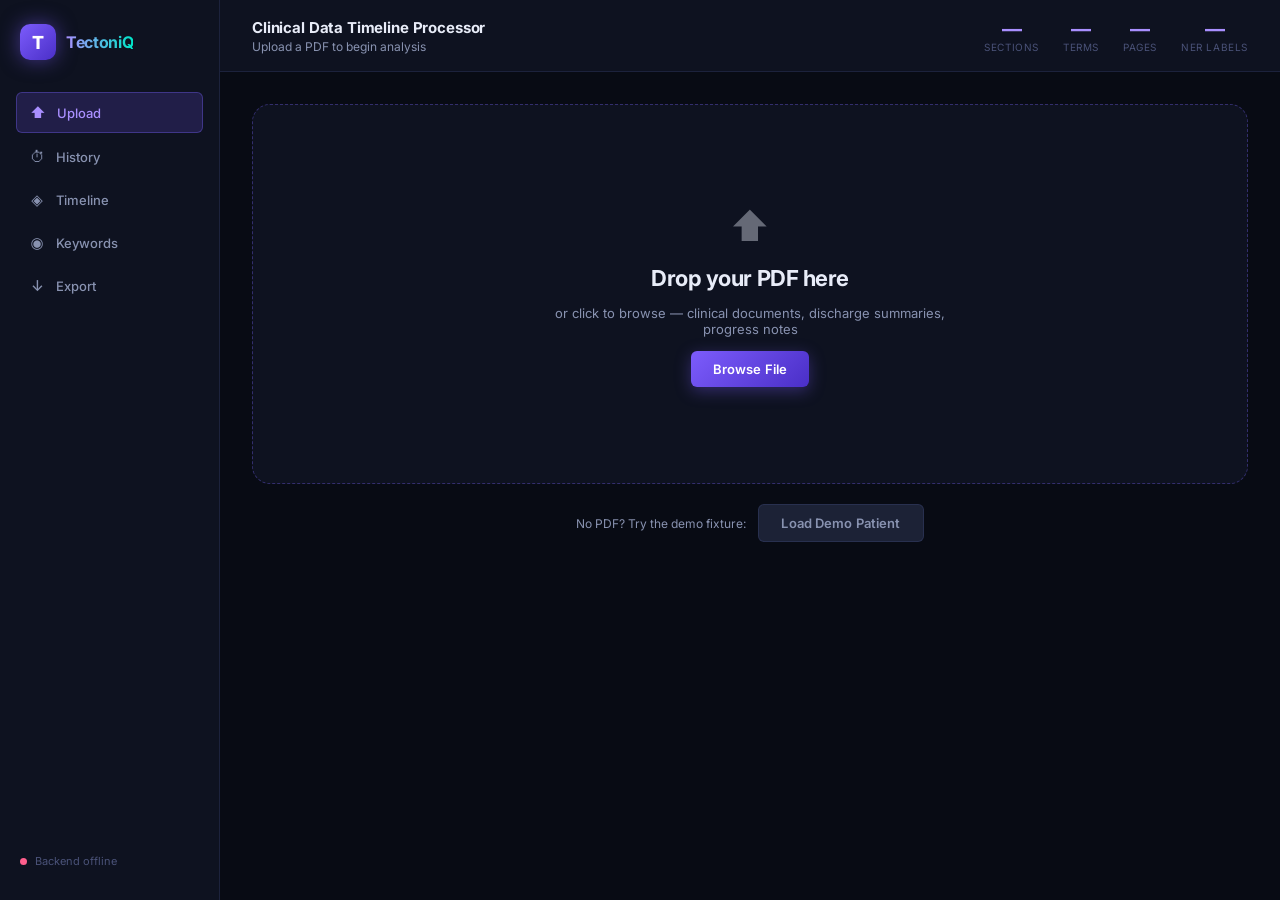
==== index.html @ fdcf2fde "finished majority of the skeleton, and will resume" ====
<!DOCTYPE html>
<html lang="en">
<head>
  <meta charset="UTF-8" />
  <meta name="viewport" content="width=device-width, initial-scale=1.0" />
  <title>TectoniQ — Clinical Data Timeline Processor</title>
  <meta name="description" content="Ingest PDF clinical documents and surface structured timelines, keyword frequency maps, and semantic entity classifications powered by AI." />
  <link rel="preconnect" href="https://fonts.googleapis.com" />
  <link rel="preconnect" href="https://fonts.gstatic.com" crossorigin />
  <link href="https://fonts.googleapis.com/css2?family=Inter:wght@300;400;500;600;700;800&display=swap" rel="stylesheet" />
  <link rel="stylesheet" href="style.css" />
</head>
<body>

  <!-- ═══════════════════════════════════════════════════════════════
       SIDEBAR
  ════════════════════════════════════════════════════════════════════ -->
  <aside class="sidebar" id="sidebar">
    <div class="sidebar-logo">
      <div class="logo-mark">T</div>
      <span class="logo-text">TectoniQ</span>
    </div>

    <nav class="sidebar-nav">
      <a href="#" class="nav-item active" id="nav-upload" data-panel="panel-upload">
        <span class="nav-icon">⬆</span>
        <span>Upload</span>
      </a>
      <a href="#" class="nav-item" id="nav-history" data-panel="panel-history">
        <span class="nav-icon">⏱</span>
        <span>History</span>
      </a>
      <a href="#" class="nav-item" id="nav-timeline" data-panel="panel-timeline">
        <span class="nav-icon">◈</span>
        <span>Timeline</span>
      </a>
      <a href="#" class="nav-item" id="nav-keywords" data-panel="panel-keywords">
        <span class="nav-icon">◉</span>
        <span>Keywords</span>
      </a>
      <a href="#" class="nav-item" id="nav-export" data-panel="panel-export">
        <span class="nav-icon">↓</span>
        <span>Export</span>
      </a>
    </nav>

    <div class="sidebar-patient-card" id="patient-card" style="display:none">
      <div class="patient-card-label">PATIENT</div>
      <div class="patient-name" id="sidebar-patient-name">—</div>
      <div class="patient-meta" id="sidebar-patient-meta">—</div>
      <div class="patient-badge" id="sidebar-patient-badge">PENDING</div>
    </div>

    <div class="sidebar-footer">
      <div class="backend-status" id="backend-status">
        <span class="status-dot" id="status-dot"></span>
        <span id="status-label">Connecting…</span>
      </div>
    </div>
  </aside>

  <!-- ═══════════════════════════════════════════════════════════════
       MAIN CONTENT
  ════════════════════════════════════════════════════════════════════ -->
  <main class="main" id="main-content">

    <!-- TOP BANNER -->
    <header class="top-banner" id="top-banner">
      <div class="banner-left">
        <h1 class="banner-title">Clinical Data Timeline Processor</h1>
        <p class="banner-subtitle" id="banner-subtitle">Upload a PDF to begin analysis</p>
      </div>
      <div class="banner-right">
        <div class="banner-stat" id="stat-sections">
          <div class="stat-value">—</div>
          <div class="stat-label">Sections</div>
        </div>
        <div class="banner-stat" id="stat-terms">
          <div class="stat-value">—</div>
          <div class="stat-label">Terms</div>
        </div>
        <div class="banner-stat" id="stat-pages">
          <div class="stat-value">—</div>
          <div class="stat-label">Pages</div>
        </div>
        <div class="banner-stat" id="stat-ner">
          <div class="stat-value">—</div>
          <div class="stat-label">NER Labels</div>
        </div>
      </div>
    </header>

    <!-- ─────────────────────────────────────────────────────────────
         PANEL: UPLOAD
    ─────────────────────────────────────────────────────────────── -->
    <section class="panel active" id="panel-upload">
      <div class="upload-area" id="upload-area">
        <div class="upload-icon">⬆</div>
        <h2 class="upload-title">Drop your PDF here</h2>
        <p class="upload-sub">or click to browse — clinical documents, discharge summaries, progress notes</p>
        <input type="file" id="file-input" accept=".pdf" hidden />
        <button class="btn btn-primary" id="browse-btn">Browse File</button>

        <div class="upload-progress" id="upload-progress" style="display:none">
          <div class="progress-bar-wrap">
            <div class="progress-bar" id="progress-bar"></div>
          </div>
          <div class="progress-steps" id="progress-steps">
            <div class="progress-step" id="step-w4">
              <span class="step-dot pending"></span>Worker 4 — Chunk Splitter
            </div>
            <div class="progress-step" id="step-w5">
              <span class="step-dot pending"></span>Worker 5 — Progress Tracker
            </div>
            <div class="progress-step" id="step-w6">
              <span class="step-dot pending"></span>Worker 6 — Section Labeler
            </div>
            <div class="progress-step" id="step-w2">
              <span class="step-dot pending"></span>Worker 2 — Timeline Mapping
            </div>
            <div class="progress-step" id="step-w3">
              <span class="step-dot pending"></span>Worker 3 — Gemini NER
            </div>
          </div>
          <div class="chunk-progress" id="chunk-progress" style="display:none">
            <div class="chunk-progress-label" id="chunk-progress-label">Processing chunks…</div>
            <div class="chunk-bar-wrap" id="chunk-bar-wrap">
              <!-- Chunk segments are added dynamically -->
            </div>
            <div class="chunk-detail" id="chunk-detail"></div>
          </div>
        </div>

        <div class="upload-error" id="upload-error" style="display:none"></div>
      </div>

      <!-- Demo loader -->
      <div class="demo-row">
        <span class="demo-label">No PDF? Try the demo fixture:</span>
        <button class="btn btn-ghost" id="load-demo-btn">Load Demo Patient</button>
      </div>
    </section>

    <!-- ─────────────────────────────────────────────────────────────
         PANEL: HISTORY
    ─────────────────────────────────────────────────────────────── -->
    <section class="panel" id="panel-history">
      <div class="panel-header">
        <h2 class="panel-title">Patient History</h2>
        <p class="panel-desc">Previously processed patients and clinical document timelines</p>
        <input type="search" class="keyword-search" id="history-search" placeholder="Filter by patient name..." style="margin-top: 16px;" />
      </div>

      <div class="history-container" id="history-container">
        <div class="empty-state" id="history-empty-state">No patient histories found. Process a PDF to begin.</div>
        <div class="history-grid" id="history-grid" style="display:none">
          <!-- Dynamically populated via JS -->
        </div>
      </div>
    </section>

    <!-- ─────────────────────────────────────────────────────────────
         PANEL: TIMELINE
    ─────────────────────────────────────────────────────────────── -->
    <section class="panel" id="panel-timeline">
      <div class="panel-header">
        <h2 class="panel-title">Discovery Timeline</h2>
        <p class="panel-desc">Terms mapped to their first and recurring appearance across document sections</p>
        <div class="legend">
          <span class="legend-item"><span class="legend-dot diagnosis"></span>Diagnosis</span>
          <span class="legend-item"><span class="legend-dot medication"></span>Medication</span>
          <span class="legend-item"><span class="legend-dot procedure"></span>Procedure</span>
          <span class="legend-item"><span class="legend-dot biomarker"></span>Biomarker</span>
          <span class="legend-item"><span class="legend-dot other"></span>Other</span>
        </div>
      </div>
      <div class="timeline-container" id="timeline-container">
        <div class="empty-state">Upload a document to populate the timeline</div>
      </div>
      <div class="term-drawer" id="term-drawer" style="display:none">
        <button class="drawer-close" id="drawer-close">✕</button>
        <div class="drawer-content" id="drawer-content"></div>
      </div>
    </section>

    <!-- ─────────────────────────────────────────────────────────────
         PANEL: KEYWORDS
    ─────────────────────────────────────────────────────────────── -->
    <section class="panel" id="panel-keywords">
      <div class="panel-header">
        <h2 class="panel-title">Keyword Tree</h2>
        <p class="panel-desc">Hierarchical view of clinical entities — expand sections to see terms</p>
        <input type="search" class="keyword-search" id="keyword-search" placeholder="Filter keywords…" />
      </div>
      <div class="keyword-grid" id="keyword-grid">
        <div class="empty-state">Upload a document to populate keywords</div>
      </div>
    </section>

    <!-- ─────────────────────────────────────────────────────────────
         PANEL: EXPORT
    ─────────────────────────────────────────────────────────────── -->
    <section class="panel" id="panel-export">
      <div class="panel-header">
        <h2 class="panel-title">Export</h2>
        <p class="panel-desc">Download the structured document as JSON or XML</p>
      </div>

      <div class="export-card" id="export-card">
        <div class="export-toggle-group">
          <span class="export-toggle-label">Format</span>
          <div class="toggle-switch" id="format-toggle" role="group" aria-label="Export format">
            <button class="toggle-btn active" id="toggle-json" data-format="json">JSON</button>
            <button class="toggle-btn" id="toggle-xml" data-format="xml">XML</button>
          </div>
        </div>

        <div class="export-preview" id="export-preview">
          <pre id="export-preview-code">Upload a document first.</pre>
        </div>

        <button class="btn btn-primary btn-lg" id="download-btn" disabled>
          ↓ Download
        </button>

        <div class="export-meta" id="export-meta"></div>
      </div>

      <!-- Duplicate section alerts -->
      <div class="alerts-section" id="alerts-section" style="display:none">
        <h3 class="alerts-title">⚠ Duplicate Sections</h3>
        <p class="alerts-desc">The following sections share a header and may contain redundant information.</p>
        <div class="alerts-list" id="alerts-list"></div>
      </div>
    </section>

  </main>

  <script src="app.js"></script>
</body>
</html>
---- style.css ----
/* ═══════════════════════════════════════════════════════════════════════════
   TectoniQ — Clinical Data Timeline Processor
   Design System: Dark Glassmorphism · Deep Navy × Electric Violet
   Font: Inter (Google Fonts)
═══════════════════════════════════════════════════════════════════════════ */

/* ── Design Tokens ─────────────────────────────────────────────────────── */
:root {
  /* Palette */
  --c-bg:           #080b14;
  --c-surface:      #0e1220;
  --c-surface-2:    #141828;
  --c-surface-3:    #1c2236;
  --c-border:       rgba(110, 130, 220, 0.15);
  --c-border-glow:  rgba(120, 100, 255, 0.35);

  --c-violet:       #7c5cfc;
  --c-violet-light: #a98fff;
  --c-violet-dim:   rgba(124, 92, 252, 0.18);
  --c-teal:         #00e5c8;
  --c-teal-dim:     rgba(0, 229, 200, 0.12);
  --c-amber:        #f5a623;
  --c-rose:         #ff5f8d;

  /* Category colors */
  --c-diagnosis:    #ff5f8d;
  --c-medication:   #00e5c8;
  --c-procedure:    #7c5cfc;
  --c-biomarker:    #f5a623;
  --c-demographic:  #4fc3f7;
  --c-other:        #78909c;

  /* Text */
  --t-primary:      #e8ecf8;
  --t-secondary:    #8892b0;
  --t-muted:        #4a5278;

  /* Layout */
  --sidebar-w:      220px;
  --banner-h:       72px;
  --radius:         12px;
  --radius-lg:      18px;
  --radius-sm:      6px;

  /* Transitions */
  --ease:           cubic-bezier(0.4, 0, 0.2, 1);
  --dur:            220ms;
}

/* ── Reset ─────────────────────────────────────────────────────────────── */
*, *::before, *::after { box-sizing: border-box; margin: 0; padding: 0; }

html, body {
  height: 100%;
  overflow: hidden;
  background: var(--c-bg);
  color: var(--t-primary);
  font-family: "Inter", system-ui, sans-serif;
  font-size: 14px;
  -webkit-font-smoothing: antialiased;
}

/* ══════════════════════════════════════════════════════════════════════════
   LAYOUT
══════════════════════════════════════════════════════════════════════════ */

/* Sidebar */
.sidebar {
  position: fixed;
  top: 0; left: 0;
  width: var(--sidebar-w);
  height: 100vh;
  background: var(--c-surface);
  border-right: 1px solid var(--c-border);
  display: flex;
  flex-direction: column;
  padding: 24px 16px;
  gap: 32px;
  z-index: 100;
}

/* Main */
.main {
  margin-left: var(--sidebar-w);
  height: 100vh;
  display: flex;
  flex-direction: column;
  overflow: hidden;
}

/* ══════════════════════════════════════════════════════════════════════════
   SIDEBAR ELEMENTS
══════════════════════════════════════════════════════════════════════════ */

.sidebar-logo {
  display: flex;
  align-items: center;
  gap: 10px;
  padding: 0 4px;
}

.logo-mark {
  width: 36px;
  height: 36px;
  border-radius: 10px;
  background: linear-gradient(135deg, var(--c-violet), #4a2fc7);
  display: flex;
  align-items: center;
  justify-content: center;
  font-size: 18px;
  font-weight: 800;
  color: #fff;
  box-shadow: 0 0 20px rgba(124, 92, 252, 0.5);
  flex-shrink: 0;
}

.logo-text {
  font-size: 16px;
  font-weight: 700;
  letter-spacing: -0.02em;
  background: linear-gradient(90deg, var(--c-violet-light), var(--c-teal));
  -webkit-background-clip: text;
  -webkit-text-fill-color: transparent;
  background-clip: text;
}

/* Nav */
.sidebar-nav {
  display: flex;
  flex-direction: column;
  gap: 4px;
}

.nav-item {
  display: flex;
  align-items: center;
  gap: 10px;
  padding: 10px 12px;
  border-radius: var(--radius-sm);
  color: var(--t-secondary);
  text-decoration: none;
  font-size: 13px;
  font-weight: 500;
  transition: background var(--dur) var(--ease), color var(--dur) var(--ease);
  cursor: pointer;
}

.nav-item:hover {
  background: var(--c-surface-3);
  color: var(--t-primary);
}

.nav-item.active {
  background: var(--c-violet-dim);
  color: var(--c-violet-light);
  border: 1px solid var(--c-border-glow);
}

.nav-icon {
  font-size: 15px;
  width: 18px;
  text-align: center;
  flex-shrink: 0;
}

/* Patient mini-card */
.sidebar-patient-card {
  background: var(--c-surface-3);
  border: 1px solid var(--c-border);
  border-radius: var(--radius);
  padding: 14px;
  display: flex;
  flex-direction: column;
  gap: 4px;
  margin-top: auto;
}

.patient-card-label {
  font-size: 9px;
  font-weight: 700;
  letter-spacing: 0.1em;
  color: var(--t-muted);
}

.patient-name {
  font-size: 13px;
  font-weight: 600;
  color: var(--t-primary);
}

.patient-meta {
  font-size: 11px;
  color: var(--t-secondary);
}

.patient-badge {
  display: inline-block;
  margin-top: 4px;
  padding: 2px 8px;
  border-radius: 20px;
  font-size: 9px;
  font-weight: 700;
  letter-spacing: 0.08em;
  background: var(--c-violet-dim);
  color: var(--c-violet-light);
  border: 1px solid var(--c-border-glow);
  align-self: flex-start;
}

/* Backend status */
.sidebar-footer { margin-top: auto; }

.backend-status {
  display: flex;
  align-items: center;
  gap: 8px;
  font-size: 11px;
  color: var(--t-muted);
  padding: 8px 4px;
}

.status-dot {
  width: 7px;
  height: 7px;
  border-radius: 50%;
  background: var(--t-muted);
  transition: background var(--dur) var(--ease), box-shadow var(--dur) var(--ease);
  flex-shrink: 0;
}

.status-dot.online  { background: var(--c-teal); box-shadow: 0 0 8px var(--c-teal); }
.status-dot.offline { background: var(--c-rose); }

/* ══════════════════════════════════════════════════════════════════════════
   TOP BANNER
══════════════════════════════════════════════════════════════════════════ */

.top-banner {
  display: flex;
  align-items: center;
  justify-content: space-between;
  padding: 0 32px;
  height: var(--banner-h);
  min-height: var(--banner-h);
  background: var(--c-surface);
  border-bottom: 1px solid var(--c-border);
  flex-shrink: 0;
}

.banner-title {
  font-size: 15px;
  font-weight: 700;
  letter-spacing: -0.01em;
}

.banner-subtitle {
  font-size: 12px;
  color: var(--t-secondary);
  margin-top: 2px;
}

.banner-right {
  display: flex;
  gap: 24px;
}

.banner-stat {
  text-align: center;
}

.stat-value {
  font-size: 20px;
  font-weight: 700;
  color: var(--c-violet-light);
  line-height: 1;
}

.stat-label {
  font-size: 10px;
  color: var(--t-muted);
  letter-spacing: 0.06em;
  text-transform: uppercase;
  margin-top: 2px;
}

/* ══════════════════════════════════════════════════════════════════════════
   PANELS
══════════════════════════════════════════════════════════════════════════ */

.panel {
  display: none;
  flex: 1;
  overflow-y: auto;
  padding: 32px;
  animation: fadeInPanel 300ms var(--ease);
}

.panel.active { display: block; }

@keyframes fadeInPanel {
  from { opacity: 0; transform: translateY(8px); }
  to   { opacity: 1; transform: translateY(0); }
}

.panel-header {
  margin-bottom: 28px;
}

.panel-title {
  font-size: 20px;
  font-weight: 700;
  letter-spacing: -0.02em;
  margin-bottom: 4px;
}

.panel-desc {
  font-size: 13px;
  color: var(--t-secondary);
}

/* Empty state */
.empty-state {
  display: flex;
  align-items: center;
  justify-content: center;
  height: 200px;
  color: var(--t-muted);
  font-size: 13px;
  border: 1px dashed var(--c-border);
  border-radius: var(--radius);
}

/* ══════════════════════════════════════════════════════════════════════════
   UPLOAD PANEL
══════════════════════════════════════════════════════════════════════════ */

.upload-area {
  display: flex;
  flex-direction: column;
  align-items: center;
  justify-content: center;
  gap: 14px;
  min-height: 380px;
  border: 1.5px dashed var(--c-border-glow);
  border-radius: var(--radius-lg);
  background: var(--c-surface);
  padding: 48px;
  text-align: center;
  cursor: pointer;
  transition: border-color var(--dur) var(--ease), background var(--dur) var(--ease);
  position: relative;
}

.upload-area:hover,
.upload-area.drag-over {
  border-color: var(--c-violet);
  background: var(--c-violet-dim);
}

.upload-icon {
  font-size: 40px;
  opacity: 0.4;
}

.upload-title {
  font-size: 22px;
  font-weight: 700;
  letter-spacing: -0.02em;
}

.upload-sub {
  font-size: 13px;
  color: var(--t-secondary);
  max-width: 400px;
}

/* Progress */
.upload-progress {
  width: 100%;
  max-width: 440px;
  margin-top: 8px;
}

.progress-bar-wrap {
  background: var(--c-surface-3);
  border-radius: 99px;
  height: 4px;
  overflow: hidden;
  margin-bottom: 16px;
}

.progress-bar {
  height: 100%;
  width: 0%;
  background: linear-gradient(90deg, var(--c-violet), var(--c-teal));
  border-radius: 99px;
  transition: width 600ms var(--ease);
}

.progress-steps {
  display: flex;
  flex-direction: column;
  gap: 8px;
  text-align: left;
}

.progress-step {
  display: flex;
  align-items: center;
  gap: 10px;
  font-size: 12px;
  color: var(--t-muted);
  transition: color var(--dur) var(--ease);
}

.progress-step.active  { color: var(--t-primary); }
.progress-step.done    { color: var(--c-teal); }

.step-dot {
  width: 8px;
  height: 8px;
  border-radius: 50%;
  background: var(--c-surface-3);
  border: 1px solid var(--t-muted);
  flex-shrink: 0;
  transition: all var(--dur) var(--ease);
}

.step-dot.active {
  background: var(--c-violet);
  border-color: var(--c-violet);
  box-shadow: 0 0 10px var(--c-violet);
  animation: pulseDot 1.2s infinite;
}

.step-dot.done {
  background: var(--c-teal);
  border-color: var(--c-teal);
}

@keyframes pulseDot {
  0%, 100% { box-shadow: 0 0 6px var(--c-violet); }
  50%       { box-shadow: 0 0 14px var(--c-violet); }
}

.upload-error {
  color: var(--c-rose);
  font-size: 12px;
  padding: 8px 16px;
  background: rgba(255, 95, 141, 0.1);
  border: 1px solid rgba(255, 95, 141, 0.3);
  border-radius: var(--radius-sm);
  max-width: 440px;
}

.demo-row {
  display: flex;
  align-items: center;
  justify-content: center;
  gap: 12px;
  margin-top: 20px;
  font-size: 12px;
  color: var(--t-secondary);
}

/* ══════════════════════════════════════════════════════════════════════════
   TIMELINE PANEL
══════════════════════════════════════════════════════════════════════════ */

.legend {
  display: flex;
  gap: 16px;
  margin-top: 10px;
  flex-wrap: wrap;
}

.legend-item {
  display: flex;
  align-items: center;
  gap: 6px;
  font-size: 11px;
  color: var(--t-secondary);
}

.legend-dot {
  width: 8px;
  height: 8px;
  border-radius: 50%;
  flex-shrink: 0;
}

.legend-dot.diagnosis  { background: var(--c-diagnosis); }
.legend-dot.medication { background: var(--c-medication); }
.legend-dot.procedure  { background: var(--c-procedure); }
.legend-dot.biomarker  { background: var(--c-biomarker); }
.legend-dot.other      { background: var(--c-other); }

/* Timeline scroll area */
.timeline-container {
  overflow-x: auto;
  padding-bottom: 16px;
  position: relative;
}

.timeline-track {
  position: relative;
  padding: 40px 0 20px;
  min-width: max-content;
}

/* Horizontal axis line */
.timeline-track::before {
  content: "";
  position: absolute;
  top: 56px;
  left: 0; right: 0;
  height: 1px;
  background: linear-gradient(90deg, transparent, var(--c-border), var(--c-border), transparent);
}

.timeline-sections {
  display: flex;
  gap: 0;
  align-items: flex-end;
}

.timeline-section-col {
  display: flex;
  flex-direction: column;
  align-items: center;
  min-width: 120px;
  padding: 0 8px;
  position: relative;
}

.section-label {
  font-size: 9px;
  font-weight: 600;
  letter-spacing: 0.06em;
  text-transform: uppercase;
  color: var(--t-muted);
  margin-bottom: 8px;
  text-align: center;
  max-width: 100px;
  overflow: hidden;
  text-overflow: ellipsis;
  white-space: nowrap;
}

.section-axis-dot {
  width: 10px;
  height: 10px;
  border-radius: 50%;
  background: var(--c-surface-3);
  border: 2px solid var(--c-border);
  margin-bottom: 8px;
  position: relative;
  z-index: 2;
}

.timeline-terms {
  display: flex;
  flex-direction: column;
  gap: 5px;
  margin-top: 8px;
}

.timeline-node {
  padding: 4px 10px;
  border-radius: 20px;
  font-size: 10px;
  font-weight: 600;
  cursor: pointer;
  white-space: nowrap;
  transition: transform var(--dur) var(--ease), box-shadow var(--dur) var(--ease);
  border: 1px solid transparent;
  animation: fadeInNode 400ms var(--ease) both;
}

@keyframes fadeInNode {
  from { opacity: 0; transform: scale(0.85); }
  to   { opacity: 1; transform: scale(1); }
}

.timeline-node:hover {
  transform: scale(1.08);
  z-index: 10;
}

.timeline-node.first-seen { opacity: 1; }
.timeline-node.recurring  { opacity: 0.65; font-style: italic; }

.timeline-node.diagnosis  { background: rgba(255,95,141,0.15); color: var(--c-diagnosis);  border-color: rgba(255,95,141,0.3); }
.timeline-node.medication { background: rgba(0,229,200,0.12);  color: var(--c-medication); border-color: rgba(0,229,200,0.3); }
.timeline-node.procedure  { background: rgba(124,92,252,0.15); color: var(--c-procedure);  border-color: rgba(124,92,252,0.3); }
.timeline-node.biomarker  { background: rgba(245,166,35,0.12); color: var(--c-biomarker);  border-color: rgba(245,166,35,0.3); }
.timeline-node.other      { background: rgba(120,144,156,0.12); color: var(--c-other);     border-color: rgba(120,144,156,0.25); }

/* Term detail drawer */
.term-drawer {
  position: fixed;
  right: 0; top: var(--banner-h);
  width: 360px;
  height: calc(100vh - var(--banner-h));
  background: var(--c-surface);
  border-left: 1px solid var(--c-border);
  padding: 24px;
  overflow-y: auto;
  z-index: 200;
  animation: slideInDrawer 250ms var(--ease);
}

@keyframes slideInDrawer {
  from { transform: translateX(30px); opacity: 0; }
  to   { transform: translateX(0);    opacity: 1; }
}

.drawer-close {
  position: absolute;
  top: 16px;
  right: 16px;
  background: none;
  border: none;
  color: var(--t-muted);
  font-size: 16px;
  cursor: pointer;
  transition: color var(--dur) var(--ease);
}

.drawer-close:hover { color: var(--t-primary); }

.drawer-term {
  font-size: 20px;
  font-weight: 700;
  margin-bottom: 4px;
}

.drawer-badges {
  display: flex;
  gap: 6px;
  margin-bottom: 20px;
  flex-wrap: wrap;
}

.drawer-badge {
  padding: 2px 10px;
  border-radius: 20px;
  font-size: 10px;
  font-weight: 700;
  letter-spacing: 0.06em;
  text-transform: uppercase;
}

.drawer-stat-row {
  display: grid;
  grid-template-columns: 1fr 1fr;
  gap: 12px;
  margin-bottom: 20px;
}

.drawer-stat {
  background: var(--c-surface-3);
  border-radius: var(--radius-sm);
  padding: 12px;
}

.drawer-stat-val {
  font-size: 22px;
  font-weight: 700;
  color: var(--c-violet-light);
}

.drawer-stat-lbl {
  font-size: 10px;
  color: var(--t-muted);
  margin-top: 2px;
}

.drawer-section-title {
  font-size: 11px;
  font-weight: 700;
  letter-spacing: 0.08em;
  text-transform: uppercase;
  color: var(--t-muted);
  margin-bottom: 8px;
}

.drawer-occurrence {
  display: flex;
  justify-content: space-between;
  align-items: center;
  padding: 8px 0;
  border-bottom: 1px solid var(--c-border);
  font-size: 12px;
}

.drawer-occurrence:last-child { border-bottom: none; }

.occ-header { color: var(--t-primary); font-weight: 500; }
.occ-page   { color: var(--t-muted); }

/* ══════════════════════════════════════════════════════════════════════════
   KEYWORD PANEL
══════════════════════════════════════════════════════════════════════════ */

.keyword-search {
  width: 100%;
  max-width: 360px;
  background: var(--c-surface-3);
  border: 1px solid var(--c-border);
  border-radius: var(--radius-sm);
  padding: 8px 14px;
  color: var(--t-primary);
  font-family: inherit;
  font-size: 13px;
  margin-top: 12px;
  outline: none;
  transition: border-color var(--dur) var(--ease);
}

.keyword-search:focus { border-color: var(--c-violet); }
.keyword-search::placeholder { color: var(--t-muted); }

.keyword-grid {
  display: grid;
  grid-template-columns: repeat(auto-fill, minmax(240px, 1fr));
  gap: 14px;
  margin-top: 4px;
}

.keyword-card {
  background: var(--c-surface);
  border: 1px solid var(--c-border);
  border-radius: var(--radius);
  padding: 16px;
  cursor: pointer;
  transition: border-color var(--dur) var(--ease), transform var(--dur) var(--ease),
              box-shadow var(--dur) var(--ease);
  animation: fadeInCard 350ms var(--ease) both;
}

.keyword-card:hover {
  border-color: var(--c-border-glow);
  transform: translateY(-2px);
  box-shadow: 0 8px 24px rgba(0,0,0,0.3);
}

@keyframes fadeInCard {
  from { opacity: 0; transform: translateY(12px); }
  to   { opacity: 1; transform: translateY(0); }
}

.kw-card-header {
  display: flex;
  align-items: flex-start;
  justify-content: space-between;
  margin-bottom: 10px;
  gap: 8px;
}

.kw-term {
  font-size: 14px;
  font-weight: 600;
  word-break: break-word;
}

.kw-count {
  font-size: 11px;
  font-weight: 700;
  background: var(--c-surface-3);
  padding: 2px 8px;
  border-radius: 20px;
  color: var(--t-secondary);
  flex-shrink: 0;
}

.kw-badges {
  display: flex;
  gap: 5px;
  flex-wrap: wrap;
  margin-bottom: 10px;
}

.kw-badge {
  padding: 1px 7px;
  border-radius: 20px;
  font-size: 9px;
  font-weight: 700;
  letter-spacing: 0.06em;
  text-transform: uppercase;
}

.kw-badge.diagnosis  { background: rgba(255,95,141,0.15);  color: var(--c-diagnosis); }
.kw-badge.medication { background: rgba(0,229,200,0.12);   color: var(--c-medication); }
.kw-badge.procedure  { background: rgba(124,92,252,0.15);  color: var(--c-procedure); }
.kw-badge.biomarker  { background: rgba(245,166,35,0.12);  color: var(--c-biomarker); }
.kw-badge.other      { background: rgba(120,144,156,0.1);  color: var(--c-other); }
.kw-badge.active     { background: rgba(0,229,200,0.12);   color: var(--c-teal); }
.kw-badge.historical { background: rgba(245,166,35,0.1);   color: var(--c-amber); }
.kw-badge.unknown    { background: rgba(120,144,156,0.1);  color: var(--c-other); }

.kw-first-seen {
  font-size: 11px;
  color: var(--t-muted);
}

/* ══════════════════════════════════════════════════════════════════════════
   EXPORT PANEL
══════════════════════════════════════════════════════════════════════════ */

.export-card {
  background: var(--c-surface);
  border: 1px solid var(--c-border);
  border-radius: var(--radius-lg);
  padding: 28px;
  display: flex;
  flex-direction: column;
  gap: 20px;
  max-width: 720px;
}

.export-toggle-group {
  display: flex;
  align-items: center;
  gap: 16px;
}

.export-toggle-label {
  font-size: 12px;
  font-weight: 600;
  letter-spacing: 0.08em;
  text-transform: uppercase;
  color: var(--t-muted);
}

.toggle-switch {
  display: flex;
  background: var(--c-surface-3);
  border-radius: var(--radius-sm);
  padding: 3px;
  gap: 2px;
}

.toggle-btn {
  padding: 6px 20px;
  border-radius: 5px;
  border: none;
  background: none;
  color: var(--t-secondary);
  font-family: inherit;
  font-size: 13px;
  font-weight: 600;
  cursor: pointer;
  transition: all var(--dur) var(--ease);
}

.toggle-btn.active {
  background: var(--c-violet);
  color: #fff;
  box-shadow: 0 2px 12px rgba(124,92,252,0.4);
}

.export-preview {
  background: var(--c-bg);
  border: 1px solid var(--c-border);
  border-radius: var(--radius-sm);
  max-height: 300px;
  overflow-y: auto;
  padding: 16px;
}

.export-preview pre {
  font-size: 11px;
  color: var(--t-secondary);
  white-space: pre-wrap;
  word-break: break-word;
  font-family: "SF Mono", "Fira Code", monospace;
  line-height: 1.6;
}

.export-meta {
  font-size: 11px;
  color: var(--t-muted);
}

/* Alerts */
.alerts-section {
  margin-top: 28px;
  max-width: 720px;
}

.alerts-title {
  font-size: 14px;
  font-weight: 700;
  margin-bottom: 4px;
  color: var(--c-amber);
}

.alerts-desc {
  font-size: 12px;
  color: var(--t-secondary);
  margin-bottom: 14px;
}

.alert-item {
  background: var(--c-surface);
  border: 1px solid rgba(245,166,35,0.25);
  border-radius: var(--radius);
  padding: 14px 16px;
  margin-bottom: 10px;
  display: flex;
  align-items: flex-start;
  justify-content: space-between;
  gap: 16px;
}

.alert-header-name {
  font-size: 13px;
  font-weight: 600;
}

.alert-meta {
  font-size: 11px;
  color: var(--t-secondary);
  margin-top: 2px;
}

/* ══════════════════════════════════════════════════════════════════════════
   BUTTONS
══════════════════════════════════════════════════════════════════════════ */

.btn {
  display: inline-flex;
  align-items: center;
  justify-content: center;
  gap: 8px;
  padding: 10px 22px;
  border-radius: var(--radius-sm);
  font-family: inherit;
  font-size: 13px;
  font-weight: 600;
  cursor: pointer;
  border: none;
  transition: all var(--dur) var(--ease);
  letter-spacing: 0.01em;
}

.btn:disabled {
  opacity: 0.4;
  cursor: not-allowed;
}

.btn-primary {
  background: linear-gradient(135deg, var(--c-violet), #4a2fc7);
  color: #fff;
  box-shadow: 0 4px 16px rgba(124,92,252,0.35);
}

.btn-primary:hover:not(:disabled) {
  box-shadow: 0 6px 24px rgba(124,92,252,0.55);
  transform: translateY(-1px);
}

.btn-ghost {
  background: var(--c-surface-3);
  color: var(--t-secondary);
  border: 1px solid var(--c-border);
}

.btn-ghost:hover {
  border-color: var(--c-border-glow);
  color: var(--t-primary);
}

.btn-lg { padding: 13px 32px; font-size: 14px; }

/* ══════════════════════════════════════════════════════════════════════════
   SCROLLBARS
══════════════════════════════════════════════════════════════════════════ */

::-webkit-scrollbar { width: 5px; height: 5px; }
::-webkit-scrollbar-track { background: transparent; }
::-webkit-scrollbar-thumb { background: var(--c-surface-3); border-radius: 99px; }
::-webkit-scrollbar-thumb:hover { background: var(--c-border-glow); }

/* ══════════════════════════════════════════════════════════════════════════
   PATIENT HISTORY PANEL
   ══════════════════════════════════════════════════════════════════════════ */

.history-container {
  margin-top: 10px;
}

.history-grid {
  display: grid;
  grid-template-columns: repeat(auto-fill, minmax(320px, 1fr));
  gap: 20px;
  margin-top: 4px;
}

.history-card {
  background: var(--c-surface);
  border: 1px solid var(--c-border);
  border-radius: var(--radius-lg);
  padding: 24px;
  display: flex;
  flex-direction: column;
  gap: 16px;
  transition: border-color var(--dur) var(--ease), transform var(--dur) var(--ease),
              box-shadow var(--dur) var(--ease);
  animation: fadeInCard 350ms var(--ease) both;
}

.history-card:hover {
  border-color: var(--c-border-glow);
  transform: translateY(-3px);
  box-shadow: 0 10px 30px rgba(124, 92, 252, 0.15);
}

.history-card-header {
  display: flex;
  align-items: center;
  gap: 12px;
}

.history-patient-icon {
  font-size: 20px;
  width: 40px;
  height: 40px;
  border-radius: 50%;
  background: var(--c-violet-dim);
  border: 1px solid var(--c-border-glow);
  display: flex;
  align-items: center;
  justify-content: center;
  flex-shrink: 0;
}

.history-patient-name {
  font-size: 16px;
  font-weight: 700;
  color: var(--t-primary);
  overflow: hidden;
  text-overflow: ellipsis;
  white-space: nowrap;
}

.history-card-meta {
  font-size: 12px;
  color: var(--t-secondary);
  display: flex;
  flex-direction: column;
  gap: 8px;
}

.history-stats {
  display: flex;
  flex-wrap: wrap;
  gap: 12px;
  margin-top: 4px;
}

.history-stats span {
  font-size: 11px;
  font-weight: 600;
  background: var(--c-surface-3);
  padding: 3px 10px;
  border-radius: 20px;
  color: var(--t-secondary);
}

.history-load-btn {
  width: 100%;
  margin-top: auto;
}

/* ══════════════════════════════════════════════════════════════════════════
   CHUNK PROGRESS BAR (Worker 4/5)
══════════════════════════════════════════════════════════════════════════ */

.chunk-progress {
  margin-top: 16px;
  padding: 14px 0 4px;
  border-top: 1px solid var(--c-border);
}

.chunk-progress-label {
  font-size: 11px;
  font-weight: 600;
  color: var(--t-secondary);
  margin-bottom: 8px;
  letter-spacing: 0.02em;
}

.chunk-bar-wrap {
  display: flex;
  gap: 3px;
  height: 18px;
  border-radius: var(--radius-sm);
  overflow: hidden;
  background: var(--c-surface-3);
  padding: 2px;
}

.chunk-segment {
  height: 100%;
  border-radius: 3px;
  background: var(--c-surface-3);
  border: 1px solid var(--c-border);
  transition: background 400ms var(--ease), border-color 400ms var(--ease),
              box-shadow 400ms var(--ease);
  position: relative;
}

.chunk-segment.processing {
  background: rgba(124, 92, 252, 0.25);
  border-color: var(--c-violet);
  box-shadow: 0 0 8px rgba(124, 92, 252, 0.3);
  animation: chunkPulse 1s infinite;
}

.chunk-segment.filled {
  background: linear-gradient(135deg, var(--c-teal), rgba(0, 229, 200, 0.7));
  border-color: var(--c-teal);
  box-shadow: 0 0 6px rgba(0, 229, 200, 0.3);
  animation: chunkFill 350ms var(--ease);
}

@keyframes chunkPulse {
  0%, 100% { opacity: 0.7; }
  50%      { opacity: 1; }
}

@keyframes chunkFill {
  from { transform: scaleY(0.5); opacity: 0.4; }
  to   { transform: scaleY(1);   opacity: 1; }
}

.chunk-detail {
  font-size: 10px;
  color: var(--c-teal);
  margin-top: 6px;
  min-height: 14px;
  letter-spacing: 0.01em;
}

/* ══════════════════════════════════════════════════════════════════════════
   SECTION LABEL BADGES (Worker 6)
══════════════════════════════════════════════════════════════════════════ */

.section-label-badge {
  font-size: 8px;
  font-weight: 700;
  letter-spacing: 0.04em;
  padding: 2px 8px;
  border-radius: 20px;
  margin-bottom: 4px;
  text-transform: uppercase;
  white-space: nowrap;
  max-width: 110px;
  overflow: hidden;
  text-overflow: ellipsis;
  text-align: center;
}

.section-label-badge.history    { background: rgba(124, 92, 252, 0.15); color: var(--c-violet-light); }
.section-label-badge.examination { background: rgba(0, 229, 200, 0.12);  color: var(--c-teal); }
.section-label-badge.results    { background: rgba(245, 166, 35, 0.12); color: var(--c-amber); }
.section-label-badge.assessment { background: rgba(255, 95, 141, 0.15); color: var(--c-diagnosis); }
.section-label-badge.plan       { background: rgba(0, 229, 200, 0.15);  color: var(--c-medication); }
.section-label-badge.procedure  { background: rgba(124, 92, 252, 0.12); color: var(--c-procedure); }
.section-label-badge.complaint  { background: rgba(255, 95, 141, 0.12); color: var(--c-rose); }
.section-label-badge.other      { background: rgba(120, 144, 156, 0.1); color: var(--c-other); }
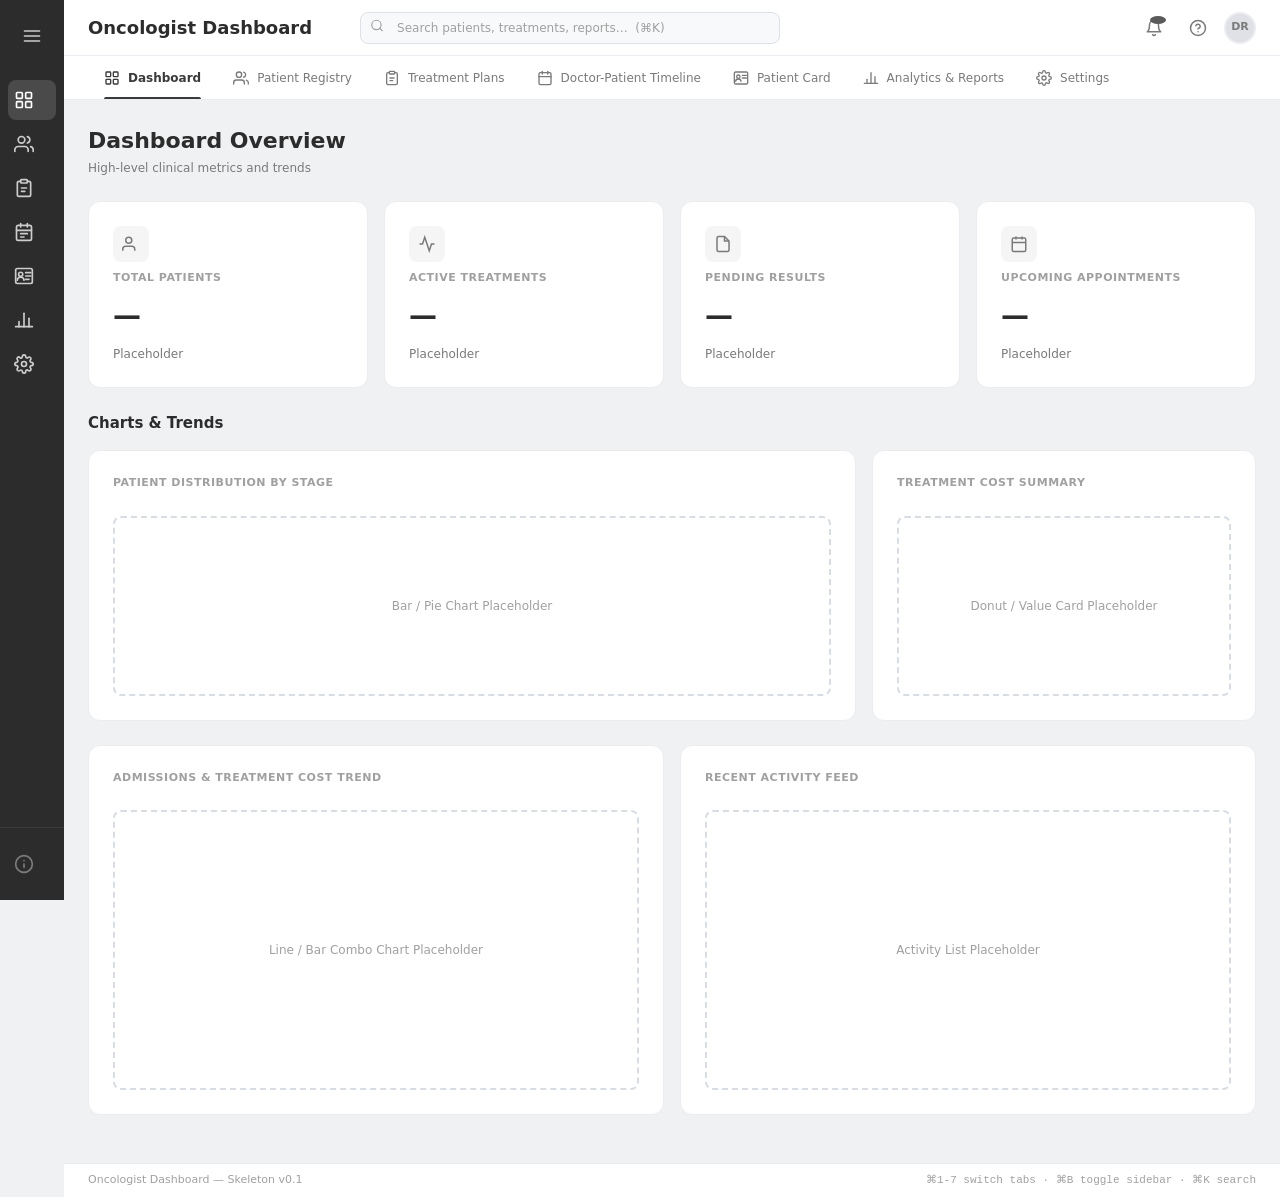
==== commit c2542181: "feat: initial commit of oncologist dashboard skeleton UI" ====
--- a/index.html
+++ b/index.html
@@ -1,241 +1,931 @@
 <!DOCTYPE html>
 <html lang="en">
 <head>
-  <meta charset="UTF-8" />
-  <meta name="viewport" content="width=device-width, initial-scale=1.0" />
-  <title>TectoniQ — Clinical Data Timeline Processor</title>
-  <meta name="description" content="Ingest PDF clinical documents and surface structured timelines, keyword frequency maps, and semantic entity classifications powered by AI." />
-  <link rel="preconnect" href="https://fonts.googleapis.com" />
-  <link rel="preconnect" href="https://fonts.gstatic.com" crossorigin />
-  <link href="https://fonts.googleapis.com/css2?family=Inter:wght@300;400;500;600;700;800&display=swap" rel="stylesheet" />
-  <link rel="stylesheet" href="style.css" />
+  <meta charset="UTF-8">
+  <meta name="viewport" content="width=device-width, initial-scale=1.0">
+  <meta name="description" content="Oncologist Dashboard — Clinical data overview, patient management, treatment tracking, and analytics.">
+  <title>Oncologist Dashboard</title>
+  <link rel="stylesheet" href="css/style.css">
 </head>
 <body>
 
-  <!-- ═══════════════════════════════════════════════════════════════
+  <!-- ════════════════════════════════════════════════════════
        SIDEBAR
-  ════════════════════════════════════════════════════════════════════ -->
-  <aside class="sidebar" id="sidebar">
-    <div class="sidebar-logo">
-      <div class="logo-mark">T</div>
-      <span class="logo-text">TectoniQ</span>
-    </div>
-
-    <nav class="sidebar-nav">
-      <a href="#" class="nav-item active" id="nav-upload" data-panel="panel-upload">
-        <span class="nav-icon">⬆</span>
-        <span>Upload</span>
+       ════════════════════════════════════════════════════════ -->
+  <aside class="sidebar" id="sidebar" aria-label="Main navigation" aria-expanded="false">
+    <button class="sidebar__toggle" id="sidebar-toggle" aria-label="Toggle sidebar" aria-expanded="false">
+      <svg width="20" height="20" viewBox="0 0 24 24" fill="none" stroke="currentColor" stroke-width="2" stroke-linecap="round" stroke-linejoin="round">
+        <line x1="3" y1="6" x2="21" y2="6"/>
+        <line x1="3" y1="12" x2="21" y2="12"/>
+        <line x1="3" y1="18" x2="21" y2="18"/>
+      </svg>
+    </button>
+
+    <nav class="sidebar__nav" aria-label="Module navigation">
+      <!-- Dashboard -->
+      <a class="sidebar__link active" data-tab="dashboard" href="#dashboard" aria-current="page">
+        <span class="sidebar__link-icon">
+          <svg viewBox="0 0 24 24" fill="none" stroke="currentColor" stroke-width="2" stroke-linecap="round" stroke-linejoin="round">
+            <rect x="3" y="3" width="7" height="7" rx="1"/>
+            <rect x="14" y="3" width="7" height="7" rx="1"/>
+            <rect x="3" y="14" width="7" height="7" rx="1"/>
+            <rect x="14" y="14" width="7" height="7" rx="1"/>
+          </svg>
+        </span>
+        <span class="sidebar__link-text">Dashboard</span>
       </a>
-      <a href="#" class="nav-item" id="nav-history" data-panel="panel-history">
-        <span class="nav-icon">⏱</span>
-        <span>History</span>
+
+      <!-- Patient Registry -->
+      <a class="sidebar__link" data-tab="patients" href="#patients">
+        <span class="sidebar__link-icon">
+          <svg viewBox="0 0 24 24" fill="none" stroke="currentColor" stroke-width="2" stroke-linecap="round" stroke-linejoin="round">
+            <path d="M17 21v-2a4 4 0 0 0-4-4H5a4 4 0 0 0-4 4v2"/>
+            <circle cx="9" cy="7" r="4"/>
+            <path d="M23 21v-2a4 4 0 0 0-3-3.87"/>
+            <path d="M16 3.13a4 4 0 0 1 0 7.75"/>
+          </svg>
+        </span>
+        <span class="sidebar__link-text">Patient Registry</span>
       </a>
-      <a href="#" class="nav-item" id="nav-timeline" data-panel="panel-timeline">
-        <span class="nav-icon">◈</span>
-        <span>Timeline</span>
+
+      <!-- Treatment Plans -->
+      <a class="sidebar__link" data-tab="treatments" href="#treatments">
+        <span class="sidebar__link-icon">
+          <svg viewBox="0 0 24 24" fill="none" stroke="currentColor" stroke-width="2" stroke-linecap="round" stroke-linejoin="round">
+            <path d="M16 4h2a2 2 0 0 1 2 2v14a2 2 0 0 1-2 2H6a2 2 0 0 1-2-2V6a2 2 0 0 1 2-2h2"/>
+            <rect x="8" y="2" width="8" height="4" rx="1"/>
+            <line x1="9" y1="12" x2="15" y2="12"/>
+            <line x1="9" y1="16" x2="13" y2="16"/>
+          </svg>
+        </span>
+        <span class="sidebar__link-text">Treatment Plans</span>
       </a>
-      <a href="#" class="nav-item" id="nav-keywords" data-panel="panel-keywords">
-        <span class="nav-icon">◉</span>
-        <span>Keywords</span>
+
+      <!-- Timeline -->
+      <a class="sidebar__link" data-tab="timeline" href="#timeline">
+        <span class="sidebar__link-icon">
+          <svg viewBox="0 0 24 24" fill="none" stroke="currentColor" stroke-width="2" stroke-linecap="round" stroke-linejoin="round">
+            <rect x="3" y="4" width="18" height="18" rx="2"/>
+            <line x1="16" y1="2" x2="16" y2="6"/>
+            <line x1="8" y1="2" x2="8" y2="6"/>
+            <line x1="3" y1="10" x2="21" y2="10"/>
+            <line x1="8" y1="14" x2="16" y2="14"/>
+            <line x1="8" y1="18" x2="12" y2="18"/>
+          </svg>
+        </span>
+        <span class="sidebar__link-text">Timeline</span>
       </a>
-      <a href="#" class="nav-item" id="nav-export" data-panel="panel-export">
-        <span class="nav-icon">↓</span>
-        <span>Export</span>
+
+      <!-- Patient Card -->
+      <a class="sidebar__link" data-tab="patient-card" href="#patient-card">
+        <span class="sidebar__link-icon">
+          <svg viewBox="0 0 24 24" fill="none" stroke="currentColor" stroke-width="2" stroke-linecap="round" stroke-linejoin="round">
+            <rect x="2" y="3" width="20" height="18" rx="2"/>
+            <circle cx="8" cy="10" r="2.5"/>
+            <path d="M12 17c0-2-1.5-3.5-4-3.5S4 15 4 17"/>
+            <line x1="14" y1="8" x2="20" y2="8"/>
+            <line x1="14" y1="12" x2="20" y2="12"/>
+            <line x1="14" y1="16" x2="18" y2="16"/>
+          </svg>
+        </span>
+        <span class="sidebar__link-text">Patient Card</span>
+      </a>
+
+      <!-- Analytics -->
+      <a class="sidebar__link" data-tab="analytics" href="#analytics">
+        <span class="sidebar__link-icon">
+          <svg viewBox="0 0 24 24" fill="none" stroke="currentColor" stroke-width="2" stroke-linecap="round" stroke-linejoin="round">
+            <line x1="18" y1="20" x2="18" y2="10"/>
+            <line x1="12" y1="20" x2="12" y2="4"/>
+            <line x1="6" y1="20" x2="6" y2="14"/>
+            <line x1="2" y1="20" x2="22" y2="20"/>
+          </svg>
+        </span>
+        <span class="sidebar__link-text">Analytics</span>
+      </a>
+
+      <!-- Settings -->
+      <a class="sidebar__link" data-tab="settings" href="#settings">
+        <span class="sidebar__link-icon">
+          <svg viewBox="0 0 24 24" fill="none" stroke="currentColor" stroke-width="2" stroke-linecap="round" stroke-linejoin="round">
+            <circle cx="12" cy="12" r="3"/>
+            <path d="M19.4 15a1.65 1.65 0 0 0 .33 1.82l.06.06a2 2 0 1 1-2.83 2.83l-.06-.06a1.65 1.65 0 0 0-1.82-.33 1.65 1.65 0 0 0-1 1.51V21a2 2 0 0 1-4 0v-.09A1.65 1.65 0 0 0 9 19.4a1.65 1.65 0 0 0-1.82.33l-.06.06a2 2 0 1 1-2.83-2.83l.06-.06A1.65 1.65 0 0 0 4.68 15a1.65 1.65 0 0 0-1.51-1H3a2 2 0 0 1 0-4h.09A1.65 1.65 0 0 0 4.6 9a1.65 1.65 0 0 0-.33-1.82l-.06-.06a2 2 0 1 1 2.83-2.83l.06.06A1.65 1.65 0 0 0 9 4.68a1.65 1.65 0 0 0 1-1.51V3a2 2 0 0 1 4 0v.09a1.65 1.65 0 0 0 1 1.51 1.65 1.65 0 0 0 1.82-.33l.06-.06a2 2 0 1 1 2.83 2.83l-.06.06A1.65 1.65 0 0 0 19.4 9a1.65 1.65 0 0 0 1.51 1H21a2 2 0 0 1 0 4h-.09a1.65 1.65 0 0 0-1.51 1z"/>
+          </svg>
+        </span>
+        <span class="sidebar__link-text">Settings</span>
       </a>
     </nav>
 
-    <div class="sidebar-patient-card" id="patient-card" style="display:none">
-      <div class="patient-card-label">PATIENT</div>
-      <div class="patient-name" id="sidebar-patient-name">—</div>
-      <div class="patient-meta" id="sidebar-patient-meta">—</div>
-      <div class="patient-badge" id="sidebar-patient-badge">PENDING</div>
+    <div class="sidebar__spacer"></div>
+
+    <div class="sidebar__footer">
+      <a class="sidebar__link" href="#" onclick="return false;" style="opacity:0.5; pointer-events:none;">
+        <span class="sidebar__link-icon">
+          <svg viewBox="0 0 24 24" fill="none" stroke="currentColor" stroke-width="2" stroke-linecap="round" stroke-linejoin="round">
+            <circle cx="12" cy="12" r="10"/>
+            <line x1="12" y1="16" x2="12" y2="12"/>
+            <line x1="12" y1="8" x2="12.01" y2="8"/>
+          </svg>
+        </span>
+        <span class="sidebar__link-text">Help &amp; Info</span>
+      </a>
     </div>
-
-    <div class="sidebar-footer">
-      <div class="backend-status" id="backend-status">
-        <span class="status-dot" id="status-dot"></span>
-        <span id="status-label">Connecting…</span>
+  </aside>
+
+
+  <!-- ════════════════════════════════════════════════════════
+       HEADER
+       ════════════════════════════════════════════════════════ -->
+  <header class="header" id="header">
+    <h1 class="header__title">Oncologist Dashboard</h1>
+
+    <div class="header__search">
+      <span class="header__search-icon">
+        <svg width="14" height="14" viewBox="0 0 24 24" fill="none" stroke="currentColor" stroke-width="2" stroke-linecap="round" stroke-linejoin="round">
+          <circle cx="11" cy="11" r="8"/>
+          <line x1="21" y1="21" x2="16.65" y2="16.65"/>
+        </svg>
+      </span>
+      <input
+        class="header__search-input"
+        id="global-search"
+        type="search"
+        placeholder="Search patients, treatments, reports…  (⌘K)"
+        aria-label="Global search"
+      >
+    </div>
+
+    <div class="header__actions">
+      <button class="header__btn" id="btn-notifications" aria-label="Notifications">
+        <svg width="18" height="18" viewBox="0 0 24 24" fill="none" stroke="currentColor" stroke-width="2" stroke-linecap="round" stroke-linejoin="round">
+          <path d="M18 8A6 6 0 0 0 6 8c0 7-3 9-3 9h18s-3-2-3-9"/>
+          <path d="M13.73 21a2 2 0 0 1-3.46 0"/>
+        </svg>
+        <span class="badge"></span>
+      </button>
+
+      <button class="header__btn" id="btn-help" aria-label="Help">
+        <svg width="18" height="18" viewBox="0 0 24 24" fill="none" stroke="currentColor" stroke-width="2" stroke-linecap="round" stroke-linejoin="round">
+          <circle cx="12" cy="12" r="10"/>
+          <path d="M9.09 9a3 3 0 0 1 5.83 1c0 2-3 3-3 3"/>
+          <line x1="12" y1="17" x2="12.01" y2="17"/>
+        </svg>
+      </button>
+
+      <div class="header__avatar" id="user-avatar" aria-label="User profile">
+        DR
       </div>
     </div>
-  </aside>
-
-  <!-- ═══════════════════════════════════════════════════════════════
+  </header>
+
+
+  <!-- ════════════════════════════════════════════════════════
        MAIN CONTENT
-  ════════════════════════════════════════════════════════════════════ -->
-  <main class="main" id="main-content">
-
-    <!-- TOP BANNER -->
-    <header class="top-banner" id="top-banner">
-      <div class="banner-left">
-        <h1 class="banner-title">Clinical Data Timeline Processor</h1>
-        <p class="banner-subtitle" id="banner-subtitle">Upload a PDF to begin analysis</p>
-      </div>
-      <div class="banner-right">
-        <div class="banner-stat" id="stat-sections">
-          <div class="stat-value">—</div>
-          <div class="stat-label">Sections</div>
-        </div>
-        <div class="banner-stat" id="stat-terms">
-          <div class="stat-value">—</div>
-          <div class="stat-label">Terms</div>
-        </div>
-        <div class="banner-stat" id="stat-pages">
-          <div class="stat-value">—</div>
-          <div class="stat-label">Pages</div>
-        </div>
-        <div class="banner-stat" id="stat-ner">
-          <div class="stat-value">—</div>
-          <div class="stat-label">NER Labels</div>
-        </div>
-      </div>
-    </header>
-
-    <!-- ─────────────────────────────────────────────────────────────
-         PANEL: UPLOAD
-    ─────────────────────────────────────────────────────────────── -->
-    <section class="panel active" id="panel-upload">
-      <div class="upload-area" id="upload-area">
-        <div class="upload-icon">⬆</div>
-        <h2 class="upload-title">Drop your PDF here</h2>
-        <p class="upload-sub">or click to browse — clinical documents, discharge summaries, progress notes</p>
-        <input type="file" id="file-input" accept=".pdf" hidden />
-        <button class="btn btn-primary" id="browse-btn">Browse File</button>
-
-        <div class="upload-progress" id="upload-progress" style="display:none">
-          <div class="progress-bar-wrap">
-            <div class="progress-bar" id="progress-bar"></div>
-          </div>
-          <div class="progress-steps" id="progress-steps">
-            <div class="progress-step" id="step-w4">
-              <span class="step-dot pending"></span>Worker 4 — Chunk Splitter
-            </div>
-            <div class="progress-step" id="step-w5">
-              <span class="step-dot pending"></span>Worker 5 — Progress Tracker
-            </div>
-            <div class="progress-step" id="step-w6">
-              <span class="step-dot pending"></span>Worker 6 — Section Labeler
-            </div>
-            <div class="progress-step" id="step-w2">
-              <span class="step-dot pending"></span>Worker 2 — Timeline Mapping
-            </div>
-            <div class="progress-step" id="step-w3">
-              <span class="step-dot pending"></span>Worker 3 — Gemini NER
-            </div>
-          </div>
-          <div class="chunk-progress" id="chunk-progress" style="display:none">
-            <div class="chunk-progress-label" id="chunk-progress-label">Processing chunks…</div>
-            <div class="chunk-bar-wrap" id="chunk-bar-wrap">
-              <!-- Chunk segments are added dynamically -->
-            </div>
-            <div class="chunk-detail" id="chunk-detail"></div>
-          </div>
-        </div>
-
-        <div class="upload-error" id="upload-error" style="display:none"></div>
-      </div>
-
-      <!-- Demo loader -->
-      <div class="demo-row">
-        <span class="demo-label">No PDF? Try the demo fixture:</span>
-        <button class="btn btn-ghost" id="load-demo-btn">Load Demo Patient</button>
-      </div>
-    </section>
-
-    <!-- ─────────────────────────────────────────────────────────────
-         PANEL: HISTORY
-    ─────────────────────────────────────────────────────────────── -->
-    <section class="panel" id="panel-history">
-      <div class="panel-header">
-        <h2 class="panel-title">Patient History</h2>
-        <p class="panel-desc">Previously processed patients and clinical document timelines</p>
-        <input type="search" class="keyword-search" id="history-search" placeholder="Filter by patient name..." style="margin-top: 16px;" />
-      </div>
-
-      <div class="history-container" id="history-container">
-        <div class="empty-state" id="history-empty-state">No patient histories found. Process a PDF to begin.</div>
-        <div class="history-grid" id="history-grid" style="display:none">
-          <!-- Dynamically populated via JS -->
-        </div>
-      </div>
-    </section>
-
-    <!-- ─────────────────────────────────────────────────────────────
-         PANEL: TIMELINE
-    ─────────────────────────────────────────────────────────────── -->
-    <section class="panel" id="panel-timeline">
-      <div class="panel-header">
-        <h2 class="panel-title">Discovery Timeline</h2>
-        <p class="panel-desc">Terms mapped to their first and recurring appearance across document sections</p>
-        <div class="legend">
-          <span class="legend-item"><span class="legend-dot diagnosis"></span>Diagnosis</span>
-          <span class="legend-item"><span class="legend-dot medication"></span>Medication</span>
-          <span class="legend-item"><span class="legend-dot procedure"></span>Procedure</span>
-          <span class="legend-item"><span class="legend-dot biomarker"></span>Biomarker</span>
-          <span class="legend-item"><span class="legend-dot other"></span>Other</span>
-        </div>
-      </div>
-      <div class="timeline-container" id="timeline-container">
-        <div class="empty-state">Upload a document to populate the timeline</div>
-      </div>
-      <div class="term-drawer" id="term-drawer" style="display:none">
-        <button class="drawer-close" id="drawer-close">✕</button>
-        <div class="drawer-content" id="drawer-content"></div>
-      </div>
-    </section>
-
-    <!-- ─────────────────────────────────────────────────────────────
-         PANEL: KEYWORDS
-    ─────────────────────────────────────────────────────────────── -->
-    <section class="panel" id="panel-keywords">
-      <div class="panel-header">
-        <h2 class="panel-title">Keyword Tree</h2>
-        <p class="panel-desc">Hierarchical view of clinical entities — expand sections to see terms</p>
-        <input type="search" class="keyword-search" id="keyword-search" placeholder="Filter keywords…" />
-      </div>
-      <div class="keyword-grid" id="keyword-grid">
-        <div class="empty-state">Upload a document to populate keywords</div>
-      </div>
-    </section>
-
-    <!-- ─────────────────────────────────────────────────────────────
-         PANEL: EXPORT
-    ─────────────────────────────────────────────────────────────── -->
-    <section class="panel" id="panel-export">
-      <div class="panel-header">
-        <h2 class="panel-title">Export</h2>
-        <p class="panel-desc">Download the structured document as JSON or XML</p>
-      </div>
-
-      <div class="export-card" id="export-card">
-        <div class="export-toggle-group">
-          <span class="export-toggle-label">Format</span>
-          <div class="toggle-switch" id="format-toggle" role="group" aria-label="Export format">
-            <button class="toggle-btn active" id="toggle-json" data-format="json">JSON</button>
-            <button class="toggle-btn" id="toggle-xml" data-format="xml">XML</button>
-          </div>
-        </div>
-
-        <div class="export-preview" id="export-preview">
-          <pre id="export-preview-code">Upload a document first.</pre>
-        </div>
-
-        <button class="btn btn-primary btn-lg" id="download-btn" disabled>
-          ↓ Download
-        </button>
-
-        <div class="export-meta" id="export-meta"></div>
-      </div>
-
-      <!-- Duplicate section alerts -->
-      <div class="alerts-section" id="alerts-section" style="display:none">
-        <h3 class="alerts-title">⚠ Duplicate Sections</h3>
-        <p class="alerts-desc">The following sections share a header and may contain redundant information.</p>
-        <div class="alerts-list" id="alerts-list"></div>
-      </div>
-    </section>
-
+       ════════════════════════════════════════════════════════ -->
+  <main class="main" id="main">
+
+    <!-- ── TAB BAR ──────────────────────────────────────────── -->
+    <nav class="tab-bar" role="tablist" aria-label="Module tabs">
+      <button class="tab-btn active" data-tab="dashboard" role="tab" aria-selected="true" aria-controls="panel-dashboard" id="tab-dashboard">
+        <span class="tab-btn__icon">
+          <svg viewBox="0 0 24 24" fill="none" stroke="currentColor" stroke-width="2" stroke-linecap="round" stroke-linejoin="round">
+            <rect x="3" y="3" width="7" height="7" rx="1"/>
+            <rect x="14" y="3" width="7" height="7" rx="1"/>
+            <rect x="3" y="14" width="7" height="7" rx="1"/>
+            <rect x="14" y="14" width="7" height="7" rx="1"/>
+          </svg>
+        </span>
+        Dashboard
+      </button>
+
+      <button class="tab-btn" data-tab="patients" role="tab" aria-selected="false" aria-controls="panel-patients" id="tab-patients">
+        <span class="tab-btn__icon">
+          <svg viewBox="0 0 24 24" fill="none" stroke="currentColor" stroke-width="2" stroke-linecap="round" stroke-linejoin="round">
+            <path d="M17 21v-2a4 4 0 0 0-4-4H5a4 4 0 0 0-4 4v2"/>
+            <circle cx="9" cy="7" r="4"/>
+            <path d="M23 21v-2a4 4 0 0 0-3-3.87"/>
+            <path d="M16 3.13a4 4 0 0 1 0 7.75"/>
+          </svg>
+        </span>
+        Patient Registry
+      </button>
+
+      <button class="tab-btn" data-tab="treatments" role="tab" aria-selected="false" aria-controls="panel-treatments" id="tab-treatments">
+        <span class="tab-btn__icon">
+          <svg viewBox="0 0 24 24" fill="none" stroke="currentColor" stroke-width="2" stroke-linecap="round" stroke-linejoin="round">
+            <path d="M16 4h2a2 2 0 0 1 2 2v14a2 2 0 0 1-2 2H6a2 2 0 0 1-2-2V6a2 2 0 0 1 2-2h2"/>
+            <rect x="8" y="2" width="8" height="4" rx="1"/>
+            <line x1="9" y1="12" x2="15" y2="12"/>
+            <line x1="9" y1="16" x2="13" y2="16"/>
+          </svg>
+        </span>
+        Treatment Plans
+      </button>
+
+      <button class="tab-btn" data-tab="timeline" role="tab" aria-selected="false" aria-controls="panel-timeline" id="tab-timeline">
+        <span class="tab-btn__icon">
+          <svg viewBox="0 0 24 24" fill="none" stroke="currentColor" stroke-width="2" stroke-linecap="round" stroke-linejoin="round">
+            <rect x="3" y="4" width="18" height="18" rx="2"/>
+            <line x1="16" y1="2" x2="16" y2="6"/>
+            <line x1="8" y1="2" x2="8" y2="6"/>
+            <line x1="3" y1="10" x2="21" y2="10"/>
+          </svg>
+        </span>
+        Doctor-Patient Timeline
+      </button>
+
+      <button class="tab-btn" data-tab="patient-card" role="tab" aria-selected="false" aria-controls="panel-patient-card" id="tab-patient-card">
+        <span class="tab-btn__icon">
+          <svg viewBox="0 0 24 24" fill="none" stroke="currentColor" stroke-width="2" stroke-linecap="round" stroke-linejoin="round">
+            <rect x="2" y="3" width="20" height="18" rx="2"/>
+            <circle cx="8" cy="10" r="2.5"/>
+            <path d="M12 17c0-2-1.5-3.5-4-3.5S4 15 4 17"/>
+            <line x1="14" y1="8" x2="20" y2="8"/>
+            <line x1="14" y1="12" x2="20" y2="12"/>
+          </svg>
+        </span>
+        Patient Card
+      </button>
+
+      <button class="tab-btn" data-tab="analytics" role="tab" aria-selected="false" aria-controls="panel-analytics" id="tab-analytics">
+        <span class="tab-btn__icon">
+          <svg viewBox="0 0 24 24" fill="none" stroke="currentColor" stroke-width="2" stroke-linecap="round" stroke-linejoin="round">
+            <line x1="18" y1="20" x2="18" y2="10"/>
+            <line x1="12" y1="20" x2="12" y2="4"/>
+            <line x1="6" y1="20" x2="6" y2="14"/>
+            <line x1="2" y1="20" x2="22" y2="20"/>
+          </svg>
+        </span>
+        Analytics &amp; Reports
+      </button>
+
+      <button class="tab-btn" data-tab="settings" role="tab" aria-selected="false" aria-controls="panel-settings" id="tab-settings">
+        <span class="tab-btn__icon">
+          <svg viewBox="0 0 24 24" fill="none" stroke="currentColor" stroke-width="2" stroke-linecap="round" stroke-linejoin="round">
+            <circle cx="12" cy="12" r="3"/>
+            <path d="M19.4 15a1.65 1.65 0 0 0 .33 1.82l.06.06a2 2 0 1 1-2.83 2.83l-.06-.06a1.65 1.65 0 0 0-1.82-.33 1.65 1.65 0 0 0-1 1.51V21a2 2 0 0 1-4 0v-.09A1.65 1.65 0 0 0 9 19.4a1.65 1.65 0 0 0-1.82.33l-.06.06a2 2 0 1 1-2.83-2.83l.06-.06A1.65 1.65 0 0 0 4.68 15a1.65 1.65 0 0 0-1.51-1H3a2 2 0 0 1 0-4h.09A1.65 1.65 0 0 0 4.6 9a1.65 1.65 0 0 0-.33-1.82l-.06-.06a2 2 0 1 1 2.83-2.83l.06.06A1.65 1.65 0 0 0 9 4.68a1.65 1.65 0 0 0 1-1.51V3a2 2 0 0 1 4 0v.09a1.65 1.65 0 0 0 1 1.51 1.65 1.65 0 0 0 1.82-.33l.06-.06a2 2 0 1 1 2.83 2.83l-.06.06A1.65 1.65 0 0 0 19.4 9a1.65 1.65 0 0 0 1.51 1H21a2 2 0 0 1 0 4h-.09a1.65 1.65 0 0 0-1.51 1z"/>
+          </svg>
+        </span>
+        Settings
+      </button>
+    </nav>
+
+
+    <!-- ── TAB PANELS ───────────────────────────────────────── -->
+    <div class="tab-panels">
+
+      <!-- ─── 1. DASHBOARD OVERVIEW ─────────────────────────── -->
+      <section class="tab-panel active" id="panel-dashboard" role="tabpanel" aria-labelledby="tab-dashboard" aria-hidden="false">
+        <div class="panel-header">
+          <div>
+            <h2 class="panel-header__title">Dashboard Overview</h2>
+            <p class="panel-header__subtitle">High-level clinical metrics and trends</p>
+          </div>
+        </div>
+
+        <!-- KPI Row -->
+        <div class="placeholder-grid placeholder-grid--4 mb-lg">
+          <div class="kpi-card">
+            <div class="kpi-card__icon">
+              <svg viewBox="0 0 24 24" fill="none" stroke="currentColor" stroke-width="2"><path d="M17 21v-2a4 4 0 0 0-4-4H5a4 4 0 0 0-4 4v2"/><circle cx="9" cy="7" r="4"/></svg>
+            </div>
+            <span class="kpi-card__label">Total Patients</span>
+            <span class="kpi-card__value">—</span>
+            <span class="kpi-card__change">Placeholder</span>
+          </div>
+          <div class="kpi-card">
+            <div class="kpi-card__icon">
+              <svg viewBox="0 0 24 24" fill="none" stroke="currentColor" stroke-width="2"><polyline points="22 12 18 12 15 21 9 3 6 12 2 12"/></svg>
+            </div>
+            <span class="kpi-card__label">Active Treatments</span>
+            <span class="kpi-card__value">—</span>
+            <span class="kpi-card__change">Placeholder</span>
+          </div>
+          <div class="kpi-card">
+            <div class="kpi-card__icon">
+              <svg viewBox="0 0 24 24" fill="none" stroke="currentColor" stroke-width="2"><path d="M14 2H6a2 2 0 0 0-2 2v16a2 2 0 0 0 2 2h12a2 2 0 0 0 2-2V8z"/><polyline points="14 2 14 8 20 8"/></svg>
+            </div>
+            <span class="kpi-card__label">Pending Results</span>
+            <span class="kpi-card__value">—</span>
+            <span class="kpi-card__change">Placeholder</span>
+          </div>
+          <div class="kpi-card">
+            <div class="kpi-card__icon">
+              <svg viewBox="0 0 24 24" fill="none" stroke="currentColor" stroke-width="2"><rect x="3" y="4" width="18" height="18" rx="2"/><line x1="16" y1="2" x2="16" y2="6"/><line x1="8" y1="2" x2="8" y2="6"/><line x1="3" y1="10" x2="21" y2="10"/></svg>
+            </div>
+            <span class="kpi-card__label">Upcoming Appointments</span>
+            <span class="kpi-card__value">—</span>
+            <span class="kpi-card__change">Placeholder</span>
+          </div>
+        </div>
+
+        <!-- Charts Row -->
+        <h3 class="section-label">Charts &amp; Trends</h3>
+        <div class="placeholder-grid placeholder-grid--2-1 mb-lg">
+          <div class="placeholder-card">
+            <span class="placeholder-card__label">Patient Distribution by Stage</span>
+            <div class="placeholder-card__zone">Bar / Pie Chart Placeholder</div>
+          </div>
+          <div class="placeholder-card">
+            <span class="placeholder-card__label">Treatment Cost Summary</span>
+            <div class="placeholder-card__zone">Donut / Value Card Placeholder</div>
+          </div>
+        </div>
+
+        <div class="placeholder-grid placeholder-grid--2 mb-lg">
+          <div class="placeholder-card">
+            <span class="placeholder-card__label">Admissions &amp; Treatment Cost Trend</span>
+            <div class="placeholder-card__zone placeholder-card__zone--lg">Line / Bar Combo Chart Placeholder</div>
+          </div>
+          <div class="placeholder-card">
+            <span class="placeholder-card__label">Recent Activity Feed</span>
+            <div class="placeholder-card__zone placeholder-card__zone--lg">Activity List Placeholder</div>
+          </div>
+        </div>
+      </section>
+
+
+      <!-- ─── 2. PATIENT REGISTRY ───────────────────────────── -->
+      <section class="tab-panel" id="panel-patients" role="tabpanel" aria-labelledby="tab-patients" aria-hidden="true">
+        <div class="panel-header">
+          <div>
+            <h2 class="panel-header__title">Patient Registry</h2>
+            <p class="panel-header__subtitle">Browse, search, and filter all patients</p>
+          </div>
+          <div class="panel-header__actions">
+            <button class="filter-bar__btn">+ Add Patient</button>
+          </div>
+        </div>
+
+        <!-- Filters -->
+        <div class="filter-bar">
+          <input class="filter-bar__input" type="text" placeholder="Search by name, MRN, or diagnosis…" aria-label="Search patients">
+          <select class="filter-bar__select" aria-label="Filter by stage">
+            <option value="">All Stages</option>
+            <option>Stage I</option>
+            <option>Stage II</option>
+            <option>Stage III</option>
+            <option>Stage IV</option>
+          </select>
+          <select class="filter-bar__select" aria-label="Filter by disease">
+            <option value="">All Diseases</option>
+            <option>Breast Cancer</option>
+            <option>Lung Cancer</option>
+            <option>Leukemia</option>
+            <option>Lymphoma</option>
+          </select>
+          <select class="filter-bar__select" aria-label="Filter by doctor">
+            <option value="">All Doctors</option>
+          </select>
+          <button class="filter-bar__btn">Apply Filters</button>
+        </div>
+
+        <!-- Patient Table -->
+        <div class="data-table-wrap">
+          <table class="data-table" id="patient-table">
+            <thead>
+              <tr>
+                <th>#</th>
+                <th>Patient Name</th>
+                <th>MRN</th>
+                <th>Age / Sex</th>
+                <th>Disease</th>
+                <th>Current Stage</th>
+                <th>Doctor</th>
+                <th>Treatment</th>
+                <th>Admission Date</th>
+                <th>Status</th>
+              </tr>
+            </thead>
+            <tbody>
+              <tr>
+                <td>1</td>
+                <td>—</td>
+                <td>—</td>
+                <td>— / —</td>
+                <td>—</td>
+                <td>—</td>
+                <td>—</td>
+                <td>—</td>
+                <td>—</td>
+                <td><span class="badge badge--active">Active</span></td>
+              </tr>
+              <tr>
+                <td>2</td>
+                <td>—</td>
+                <td>—</td>
+                <td>— / —</td>
+                <td>—</td>
+                <td>—</td>
+                <td>—</td>
+                <td>—</td>
+                <td>—</td>
+                <td><span class="badge badge--completed">Discharged</span></td>
+              </tr>
+              <tr>
+                <td>3</td>
+                <td>—</td>
+                <td>—</td>
+                <td>— / —</td>
+                <td>—</td>
+                <td>—</td>
+                <td>—</td>
+                <td>—</td>
+                <td>—</td>
+                <td><span class="badge badge--scheduled">Scheduled</span></td>
+              </tr>
+              <tr>
+                <td>4</td>
+                <td>—</td>
+                <td>—</td>
+                <td>— / —</td>
+                <td>—</td>
+                <td>—</td>
+                <td>—</td>
+                <td>—</td>
+                <td>—</td>
+                <td><span class="badge badge--active">Active</span></td>
+              </tr>
+              <tr>
+                <td>5</td>
+                <td>—</td>
+                <td>—</td>
+                <td>— / —</td>
+                <td>—</td>
+                <td>—</td>
+                <td>—</td>
+                <td>—</td>
+                <td>—</td>
+                <td><span class="badge badge--active">Active</span></td>
+              </tr>
+            </tbody>
+          </table>
+        </div>
+      </section>
+
+
+      <!-- ─── 3. TREATMENT PLANS ────────────────────────────── -->
+      <section class="tab-panel" id="panel-treatments" role="tabpanel" aria-labelledby="tab-treatments" aria-hidden="true">
+        <div class="panel-header">
+          <div>
+            <h2 class="panel-header__title">Treatment Plans</h2>
+            <p class="panel-header__subtitle">Active, completed, and scheduled treatment regimens</p>
+          </div>
+          <div class="panel-header__actions">
+            <button class="filter-bar__btn">+ New Treatment Plan</button>
+          </div>
+        </div>
+
+        <!-- Treatment summary cards -->
+        <div class="placeholder-grid placeholder-grid--3 mb-lg">
+          <div class="kpi-card">
+            <span class="kpi-card__label">Active Plans</span>
+            <span class="kpi-card__value">—</span>
+            <span class="kpi-card__change">Currently ongoing</span>
+          </div>
+          <div class="kpi-card">
+            <span class="kpi-card__label">Completed Plans</span>
+            <span class="kpi-card__value">—</span>
+            <span class="kpi-card__change">Finished treatment cycles</span>
+          </div>
+          <div class="kpi-card">
+            <span class="kpi-card__label">Scheduled Plans</span>
+            <span class="kpi-card__value">—</span>
+            <span class="kpi-card__change">Upcoming start dates</span>
+          </div>
+        </div>
+
+        <!-- Treatment List Table -->
+        <div class="data-table-wrap">
+          <table class="data-table" id="treatment-table">
+            <thead>
+              <tr>
+                <th>Plan ID</th>
+                <th>Patient</th>
+                <th>Treatment Type</th>
+                <th>Protocol</th>
+                <th>Start Date</th>
+                <th>End Date</th>
+                <th>Cycles</th>
+                <th>Status</th>
+              </tr>
+            </thead>
+            <tbody>
+              <tr>
+                <td>—</td>
+                <td>—</td>
+                <td>Chemotherapy</td>
+                <td>—</td>
+                <td>—</td>
+                <td>—</td>
+                <td>— / —</td>
+                <td><span class="badge badge--active">Active</span></td>
+              </tr>
+              <tr>
+                <td>—</td>
+                <td>—</td>
+                <td>Radiation Therapy</td>
+                <td>—</td>
+                <td>—</td>
+                <td>—</td>
+                <td>— / —</td>
+                <td><span class="badge badge--completed">Completed</span></td>
+              </tr>
+              <tr>
+                <td>—</td>
+                <td>—</td>
+                <td>Immunotherapy</td>
+                <td>—</td>
+                <td>—</td>
+                <td>—</td>
+                <td>— / —</td>
+                <td><span class="badge badge--scheduled">Scheduled</span></td>
+              </tr>
+              <tr>
+                <td>—</td>
+                <td>—</td>
+                <td>Stem Cell Transplant</td>
+                <td>—</td>
+                <td>—</td>
+                <td>—</td>
+                <td>— / —</td>
+                <td><span class="badge badge--active">Active</span></td>
+              </tr>
+            </tbody>
+          </table>
+        </div>
+
+        <!-- Treatment detail panel placeholder -->
+        <div class="placeholder-card placeholder-card--dashed mt-lg">
+          <span class="placeholder-card__label">Treatment Detail Panel</span>
+          <div class="placeholder-card__zone">Select a treatment plan above to view dosage schedule, side effects, response tracking, and physician notes</div>
+        </div>
+      </section>
+
+
+      <!-- ─── 4. DOCTOR-PATIENT TIMELINE ────────────────────── -->
+      <section class="tab-panel" id="panel-timeline" role="tabpanel" aria-labelledby="tab-timeline" aria-hidden="true">
+        <div class="panel-header">
+          <div>
+            <h2 class="panel-header__title">Doctor-Patient Timeline</h2>
+            <p class="panel-header__subtitle">Gantt-style treatment timeline across patients</p>
+          </div>
+          <div class="panel-header__actions">
+            <select class="filter-bar__select" aria-label="Time range">
+              <option>Last 30 Days</option>
+              <option>Last 90 Days</option>
+              <option>Last 6 Months</option>
+              <option>Last Year</option>
+            </select>
+          </div>
+        </div>
+
+        <!-- Legend -->
+        <div class="timeline-legend">
+          <div class="timeline-legend__item">
+            <span class="timeline-legend__swatch" style="background:#6b6b6b;"></span>
+            Chemotherapy
+          </div>
+          <div class="timeline-legend__item">
+            <span class="timeline-legend__swatch" style="background:#999;"></span>
+            Radiation Therapy
+          </div>
+          <div class="timeline-legend__item">
+            <span class="timeline-legend__swatch" style="background:#b0b0b0;"></span>
+            Immunotherapy
+          </div>
+          <div class="timeline-legend__item">
+            <span class="timeline-legend__swatch" style="background:#787878;"></span>
+            Stem Cell Transplant
+          </div>
+          <div class="timeline-legend__item">
+            <span class="timeline-legend__swatch" style="background:#a3a3a3;"></span>
+            Phototherapy
+          </div>
+          <div class="timeline-legend__item">
+            <span class="timeline-legend__swatch" style="background:#c4c4c4;"></span>
+            MRI / CT scan
+          </div>
+          <div class="timeline-legend__item">
+            <span class="timeline-legend__swatch" style="background:#5e5e5e;"></span>
+            Surgical Procedure
+          </div>
+          <div class="timeline-legend__item">
+            <span class="timeline-legend__swatch" style="background:#d0d0d0;"></span>
+            Outpatient
+          </div>
+          <div class="timeline-legend__item">
+            <span class="timeline-legend__swatch" style="background:#4a4a4a;"></span>
+            Inpatient
+          </div>
+        </div>
+
+        <!-- Timeline rows -->
+        <div class="timeline-rows">
+          <div class="timeline-row">
+            <span class="timeline-row__label">1. Dr. —  /  Patient —</span>
+            <div class="timeline-row__track"></div>
+          </div>
+          <div class="timeline-row">
+            <span class="timeline-row__label">2. Dr. —  /  Patient —</span>
+            <div class="timeline-row__track"></div>
+          </div>
+          <div class="timeline-row">
+            <span class="timeline-row__label">3. Dr. —  /  Patient —</span>
+            <div class="timeline-row__track"></div>
+          </div>
+          <div class="timeline-row">
+            <span class="timeline-row__label">4. Dr. —  /  Patient —</span>
+            <div class="timeline-row__track"></div>
+          </div>
+          <div class="timeline-row">
+            <span class="timeline-row__label">5. Dr. —  /  Patient —</span>
+            <div class="timeline-row__track"></div>
+          </div>
+          <div class="timeline-row">
+            <span class="timeline-row__label">6. Dr. —  /  Patient —</span>
+            <div class="timeline-row__track"></div>
+          </div>
+          <div class="timeline-row">
+            <span class="timeline-row__label">7. Dr. —  /  Patient —</span>
+            <div class="timeline-row__track"></div>
+          </div>
+          <div class="timeline-row">
+            <span class="timeline-row__label">8. Dr. —  /  Patient —</span>
+            <div class="timeline-row__track"></div>
+          </div>
+        </div>
+      </section>
+
+
+      <!-- ─── 5. PATIENT CARD ───────────────────────────────── -->
+      <section class="tab-panel" id="panel-patient-card" role="tabpanel" aria-labelledby="tab-patient-card" aria-hidden="true">
+        <div class="panel-header">
+          <div>
+            <h2 class="panel-header__title">Patient Card</h2>
+            <p class="panel-header__subtitle">Individual patient detail view</p>
+          </div>
+        </div>
+
+        <!-- Patient Header Card -->
+        <div class="patient-header">
+          <div class="patient-header__avatar">?</div>
+          <div class="patient-header__info">
+            <span class="patient-header__name">Select a Patient</span>
+            <span class="patient-header__detail">MRN: —  |  Age: —  |  Sex: —</span>
+            <span class="patient-header__detail">Disease: —  |  Stage: —</span>
+            <span class="patient-header__detail">Doctor: —  |  Specialty: —</span>
+            <span class="patient-header__detail">First Visit: —  |  Last Visit: —</span>
+          </div>
+          <div>
+            <span class="badge badge--active">Active</span>
+          </div>
+        </div>
+
+        <!-- Patient detail sections -->
+        <div class="placeholder-grid placeholder-grid--2 mb-lg">
+          <div class="placeholder-card">
+            <span class="placeholder-card__label">Diagnosis &amp; Treatment History</span>
+            <div class="placeholder-card__zone placeholder-card__zone--lg">
+              Chronological list of diagnoses, treatments, and outcomes
+            </div>
+          </div>
+          <div class="placeholder-card">
+            <span class="placeholder-card__label">Treatment Cost Breakdown</span>
+            <div class="placeholder-card__zone placeholder-card__zone--lg">
+              Cost visualization — bar chart by treatment type
+            </div>
+          </div>
+        </div>
+
+        <div class="placeholder-grid placeholder-grid--2 mb-lg">
+          <div class="placeholder-card">
+            <span class="placeholder-card__label">Visit History &amp; Appointments</span>
+            <div class="placeholder-card__zone">
+              Timeline of past visits and upcoming appointments
+            </div>
+          </div>
+          <div class="placeholder-card">
+            <span class="placeholder-card__label">Referring Doctor Network</span>
+            <div class="placeholder-card__zone">
+              Network graph / referral chain placeholder
+            </div>
+          </div>
+        </div>
+
+        <!-- Admissions sub-table -->
+        <h3 class="section-label">Admission Records</h3>
+        <div class="data-table-wrap">
+          <table class="data-table">
+            <thead>
+              <tr>
+                <th>Admit Date</th>
+                <th>Discharge</th>
+                <th>Treatment</th>
+                <th>Risk Level</th>
+                <th>Cost</th>
+                <th>Stage</th>
+                <th>Doctor</th>
+                <th>Specialty</th>
+              </tr>
+            </thead>
+            <tbody>
+              <tr><td>—</td><td>—</td><td>—</td><td>—</td><td>—</td><td>—</td><td>—</td><td>—</td></tr>
+              <tr><td>—</td><td>—</td><td>—</td><td>—</td><td>—</td><td>—</td><td>—</td><td>—</td></tr>
+              <tr><td>—</td><td>—</td><td>—</td><td>—</td><td>—</td><td>—</td><td>—</td><td>—</td></tr>
+            </tbody>
+          </table>
+        </div>
+      </section>
+
+
+      <!-- ─── 6. ANALYTICS & REPORTS ────────────────────────── -->
+      <section class="tab-panel" id="panel-analytics" role="tabpanel" aria-labelledby="tab-analytics" aria-hidden="true">
+        <div class="panel-header">
+          <div>
+            <h2 class="panel-header__title">Analytics &amp; Reports</h2>
+            <p class="panel-header__subtitle">Population-level insights and exportable reports</p>
+          </div>
+          <div class="panel-header__actions">
+            <select class="filter-bar__select" aria-label="Date range">
+              <option>Last 30 Days</option>
+              <option>Last Quarter</option>
+              <option>Year to Date</option>
+              <option>All Time</option>
+            </select>
+            <button class="filter-bar__btn">Export Report</button>
+          </div>
+        </div>
+
+        <!-- Analytics KPIs -->
+        <div class="placeholder-grid placeholder-grid--4 mb-lg">
+          <div class="kpi-card">
+            <span class="kpi-card__label">Survival Rate</span>
+            <span class="kpi-card__value">— %</span>
+            <span class="kpi-card__change">5-year overall</span>
+          </div>
+          <div class="kpi-card">
+            <span class="kpi-card__label">Avg Treatment Duration</span>
+            <span class="kpi-card__value">— mo</span>
+            <span class="kpi-card__change">Across all regimens</span>
+          </div>
+          <div class="kpi-card">
+            <span class="kpi-card__label">Readmission Rate</span>
+            <span class="kpi-card__value">— %</span>
+            <span class="kpi-card__change">Within 30 days</span>
+          </div>
+          <div class="kpi-card">
+            <span class="kpi-card__label">Total Treatment Cost</span>
+            <span class="kpi-card__value">$—</span>
+            <span class="kpi-card__change">Selected period</span>
+          </div>
+        </div>
+
+        <!-- Chart Grid -->
+        <div class="placeholder-grid placeholder-grid--2 mb-lg">
+          <div class="placeholder-card">
+            <span class="placeholder-card__label">Treatment Outcomes by Type</span>
+            <div class="placeholder-card__zone placeholder-card__zone--lg">Stacked Bar Chart Placeholder</div>
+          </div>
+          <div class="placeholder-card">
+            <span class="placeholder-card__label">Patient Demographics</span>
+            <div class="placeholder-card__zone placeholder-card__zone--lg">Pie / Donut Chart Placeholder</div>
+          </div>
+        </div>
+
+        <div class="placeholder-grid placeholder-grid--2 mb-lg">
+          <div class="placeholder-card">
+            <span class="placeholder-card__label">Monthly Admissions Trend</span>
+            <div class="placeholder-card__zone placeholder-card__zone--lg">Line Chart Placeholder</div>
+          </div>
+          <div class="placeholder-card">
+            <span class="placeholder-card__label">Cost Distribution by Department</span>
+            <div class="placeholder-card__zone placeholder-card__zone--lg">Horizontal Bar Chart Placeholder</div>
+          </div>
+        </div>
+      </section>
+
+
+      <!-- ─── 7. SETTINGS ──────────────────────────────────── -->
+      <section class="tab-panel" id="panel-settings" role="tabpanel" aria-labelledby="tab-settings" aria-hidden="true">
+        <div class="panel-header">
+          <div>
+            <h2 class="panel-header__title">Settings</h2>
+            <p class="panel-header__subtitle">Dashboard configuration and preferences</p>
+          </div>
+        </div>
+
+        <!-- User Profile -->
+        <div class="settings-group">
+          <h3 class="settings-group__title">User Profile</h3>
+          <div class="settings-row">
+            <div>
+              <div class="settings-row__label">Display Name</div>
+              <div class="settings-row__desc">Your name as shown across the dashboard</div>
+            </div>
+            <span class="settings-row__control">— Not configured —</span>
+          </div>
+          <div class="settings-row">
+            <div>
+              <div class="settings-row__label">Role / Specialty</div>
+              <div class="settings-row__desc">Medical oncologist, hematologist, etc.</div>
+            </div>
+            <span class="settings-row__control">— Not configured —</span>
+          </div>
+          <div class="settings-row">
+            <div>
+              <div class="settings-row__label">Email</div>
+              <div class="settings-row__desc">Used for notifications and report delivery</div>
+            </div>
+            <span class="settings-row__control">— Not configured —</span>
+          </div>
+        </div>
+
+        <!-- Notification Preferences -->
+        <div class="settings-group">
+          <h3 class="settings-group__title">Notification Preferences</h3>
+          <div class="settings-row">
+            <div>
+              <div class="settings-row__label">New Patient Alerts</div>
+              <div class="settings-row__desc">Notify when a new patient is added to your roster</div>
+            </div>
+            <span class="settings-row__control">Toggle placeholder</span>
+          </div>
+          <div class="settings-row">
+            <div>
+              <div class="settings-row__label">Treatment Milestone Alerts</div>
+              <div class="settings-row__desc">Notify on cycle completions and treatment changes</div>
+            </div>
+            <span class="settings-row__control">Toggle placeholder</span>
+          </div>
+          <div class="settings-row">
+            <div>
+              <div class="settings-row__label">Lab Result Alerts</div>
+              <div class="settings-row__desc">Notify when critical lab results are available</div>
+            </div>
+            <span class="settings-row__control">Toggle placeholder</span>
+          </div>
+        </div>
+
+        <!-- Data Source Configuration -->
+        <div class="settings-group">
+          <h3 class="settings-group__title">Data Source Configuration</h3>
+          <div class="settings-row">
+            <div>
+              <div class="settings-row__label">FHIR Endpoint</div>
+              <div class="settings-row__desc">URL for FHIR-compliant data source (e.g., TectoniQ pipeline)</div>
+            </div>
+            <span class="settings-row__control">— Not configured —</span>
+          </div>
+          <div class="settings-row">
+            <div>
+              <div class="settings-row__label">Refresh Interval</div>
+              <div class="settings-row__desc">How often to poll for updated patient data</div>
+            </div>
+            <span class="settings-row__control">— 5 minutes —</span>
+          </div>
+        </div>
+
+        <!-- Display Preferences -->
+        <div class="settings-group">
+          <h3 class="settings-group__title">Display Preferences</h3>
+          <div class="settings-row">
+            <div>
+              <div class="settings-row__label">Theme Color</div>
+              <div class="settings-row__desc">Primary color scheme for the dashboard</div>
+            </div>
+            <span class="settings-row__control">🎨 To be configured</span>
+          </div>
+          <div class="settings-row">
+            <div>
+              <div class="settings-row__label">Font Family</div>
+              <div class="settings-row__desc">Typography used across all modules</div>
+            </div>
+            <span class="settings-row__control">🔤 To be configured</span>
+          </div>
+          <div class="settings-row">
+            <div>
+              <div class="settings-row__label">Dark Mode</div>
+              <div class="settings-row__desc">Switch between light and dark themes</div>
+            </div>
+            <span class="settings-row__control">Toggle placeholder</span>
+          </div>
+        </div>
+      </section>
+
+    </div><!-- /.tab-panels -->
   </main>
 
-  <script src="app.js"></script>
+
+  <!-- ════════════════════════════════════════════════════════
+       FOOTER
+       ════════════════════════════════════════════════════════ -->
+  <footer class="footer" id="footer">
+    <span>Oncologist Dashboard — Skeleton v0.1</span>
+    <span class="footer__version">⌘1-7 switch tabs · ⌘B toggle sidebar · ⌘K search</span>
+  </footer>
+
+  <!-- JS -->
+  <script src="js/app.js"></script>
 </body>
 </html>
--- a/css/style.css
+++ b/css/style.css
@@ -0,0 +1,1034 @@
+/* ============================================================
+   ONCOLOGIST DASHBOARD — SKELETON CSS
+   Design tokens + layout + placeholder styles
+   All theme-dependent values use CSS custom properties
+   so colors/fonts can be swapped in one place later.
+   ============================================================ */
+
+/* ── DESIGN TOKENS ─────────────────────────────────────────── */
+:root {
+  /* === COLORS (neutral skeleton — user will override) === */
+  --color-bg:             #f0f1f3;
+  --color-surface:        #ffffff;
+  --color-surface-alt:    #f8f9fa;
+  --color-border:         #dfe1e6;
+  --color-border-light:   #ebecf0;
+  --color-text:           #2c2c2c;
+  --color-text-muted:     #7a7a7a;
+  --color-text-light:     #a0a0a0;
+  --color-primary:        #5a5a5a;
+  --color-primary-hover:  #444444;
+  --color-accent:         #888888;
+  --color-active-tab:     #3a3a3a;
+  --color-sidebar-bg:     #2c2c2c;
+  --color-sidebar-text:   #cccccc;
+  --color-sidebar-hover:  #3a3a3a;
+  --color-sidebar-active: #4a4a4a;
+  --color-header-bg:      #ffffff;
+  --color-overlay:        rgba(0, 0, 0, 0.04);
+  --color-shadow:         rgba(0, 0, 0, 0.06);
+  --color-shadow-lg:      rgba(0, 0, 0, 0.10);
+  --color-placeholder-bg: #f8f9fb;
+  --color-placeholder-border: #d8dce3;
+  --color-badge-active:   #4a4a4a;
+  --color-badge-completed:#7a7a7a;
+  --color-badge-scheduled:#a0a0a0;
+
+  /* === TYPOGRAPHY (system stack — user will override) === */
+  --font-family:       system-ui, -apple-system, "Segoe UI", Roboto, sans-serif;
+  --font-mono:         "SF Mono", "Fira Code", "Cascadia Code", monospace;
+  --font-size-xs:      11px;
+  --font-size-sm:      12px;
+  --font-size-base:    14px;
+  --font-size-md:      15px;
+  --font-size-lg:      18px;
+  --font-size-xl:      22px;
+  --font-size-2xl:     28px;
+  --font-weight-normal: 400;
+  --font-weight-medium: 500;
+  --font-weight-semi:   600;
+  --font-weight-bold:   700;
+  --line-height:       1.5;
+
+  /* === SPACING === */
+  --space-2xs: 2px;
+  --space-xs:  4px;
+  --space-sm:  8px;
+  --space-md:  16px;
+  --space-lg:  24px;
+  --space-xl:  32px;
+  --space-2xl: 48px;
+
+  /* === LAYOUT === */
+  --sidebar-width:       64px;
+  --sidebar-expanded:    220px;
+  --header-height:       56px;
+  --tab-height:          44px;
+  --border-radius-sm:    4px;
+  --border-radius:       8px;
+  --border-radius-lg:    12px;
+  --border-radius-xl:    16px;
+  --transition-speed:    0.25s;
+  --transition-fn:       cubic-bezier(0.4, 0, 0.2, 1);
+}
+
+
+/* ── RESET & BASE ──────────────────────────────────────────── */
+*,
+*::before,
+*::after {
+  box-sizing: border-box;
+  margin: 0;
+  padding: 0;
+}
+
+html {
+  font-size: var(--font-size-base);
+  -webkit-font-smoothing: antialiased;
+  -moz-osx-font-smoothing: grayscale;
+}
+
+body {
+  font-family: var(--font-family);
+  font-size: var(--font-size-base);
+  font-weight: var(--font-weight-normal);
+  line-height: var(--line-height);
+  color: var(--color-text);
+  background-color: var(--color-bg);
+  min-height: 100vh;
+  display: grid;
+  grid-template-columns: var(--sidebar-width) 1fr;
+  grid-template-rows: var(--header-height) 1fr auto;
+  grid-template-areas:
+    "sidebar header"
+    "sidebar main"
+    "sidebar footer";
+  transition: grid-template-columns var(--transition-speed) var(--transition-fn);
+}
+
+body.sidebar-expanded {
+  grid-template-columns: var(--sidebar-expanded) 1fr;
+}
+
+
+/* ── SCROLLBAR (subtle) ────────────────────────────────────── */
+::-webkit-scrollbar {
+  width: 6px;
+  height: 6px;
+}
+::-webkit-scrollbar-track {
+  background: transparent;
+}
+::-webkit-scrollbar-thumb {
+  background: var(--color-border);
+  border-radius: 3px;
+}
+::-webkit-scrollbar-thumb:hover {
+  background: var(--color-text-muted);
+}
+
+
+/* ── HEADER ────────────────────────────────────────────────── */
+.header {
+  grid-area: header;
+  display: flex;
+  align-items: center;
+  gap: var(--space-md);
+  padding: 0 var(--space-lg);
+  background: var(--color-header-bg);
+  border-bottom: 1px solid var(--color-border-light);
+  height: var(--header-height);
+  position: sticky;
+  top: 0;
+  z-index: 100;
+}
+
+.header__title {
+  font-size: var(--font-size-lg);
+  font-weight: var(--font-weight-semi);
+  color: var(--color-text);
+  white-space: nowrap;
+}
+
+.header__search {
+  flex: 1;
+  max-width: 420px;
+  position: relative;
+  margin-left: var(--space-xl);
+}
+
+.header__search-input {
+  width: 100%;
+  padding: var(--space-sm) var(--space-md);
+  padding-left: 36px;
+  border: 1px solid var(--color-border);
+  border-radius: var(--border-radius);
+  background: var(--color-surface-alt);
+  font-family: var(--font-family);
+  font-size: var(--font-size-sm);
+  color: var(--color-text);
+  outline: none;
+  transition: border-color var(--transition-speed) var(--transition-fn),
+              background var(--transition-speed) var(--transition-fn),
+              box-shadow var(--transition-speed) var(--transition-fn);
+}
+
+.header__search-input::placeholder {
+  color: var(--color-text-light);
+}
+
+.header__search-input:focus {
+  border-color: var(--color-primary);
+  background: var(--color-surface);
+  box-shadow: 0 0 0 3px rgba(90, 90, 90, 0.08);
+}
+
+.header__search-icon {
+  position: absolute;
+  left: 10px;
+  top: 50%;
+  transform: translateY(-50%);
+  color: var(--color-text-light);
+  pointer-events: none;
+}
+
+.header__actions {
+  display: flex;
+  align-items: center;
+  gap: var(--space-sm);
+  margin-left: auto;
+}
+
+.header__btn {
+  display: flex;
+  align-items: center;
+  justify-content: center;
+  width: 36px;
+  height: 36px;
+  border: none;
+  border-radius: var(--border-radius);
+  background: transparent;
+  color: var(--color-text-muted);
+  cursor: pointer;
+  transition: background var(--transition-speed) var(--transition-fn),
+              color var(--transition-speed) var(--transition-fn);
+  position: relative;
+}
+
+.header__btn:hover {
+  background: var(--color-overlay);
+  color: var(--color-text);
+}
+
+.header__btn .badge {
+  position: absolute;
+  top: 6px;
+  right: 6px;
+  width: 8px;
+  height: 8px;
+  border-radius: 50%;
+  background: var(--color-primary);
+}
+
+.header__avatar {
+  width: 32px;
+  height: 32px;
+  border-radius: 50%;
+  background: var(--color-border);
+  border: 2px solid var(--color-border-light);
+  display: flex;
+  align-items: center;
+  justify-content: center;
+  font-size: var(--font-size-xs);
+  font-weight: var(--font-weight-semi);
+  color: var(--color-text-muted);
+  cursor: pointer;
+  transition: border-color var(--transition-speed) var(--transition-fn);
+}
+
+.header__avatar:hover {
+  border-color: var(--color-primary);
+}
+
+
+/* ── SIDEBAR ───────────────────────────────────────────────── */
+.sidebar {
+  grid-area: sidebar;
+  background: var(--color-sidebar-bg);
+  display: flex;
+  flex-direction: column;
+  align-items: center;
+  padding-top: var(--space-md);
+  overflow-x: hidden;
+  overflow-y: auto;
+  transition: width var(--transition-speed) var(--transition-fn);
+  width: var(--sidebar-width);
+  position: fixed;
+  top: 0;
+  left: 0;
+  bottom: 0;
+  z-index: 200;
+}
+
+body.sidebar-expanded .sidebar {
+  width: var(--sidebar-expanded);
+  align-items: flex-start;
+}
+
+.sidebar__toggle {
+  display: flex;
+  align-items: center;
+  justify-content: center;
+  width: 40px;
+  height: 40px;
+  border: none;
+  border-radius: var(--border-radius);
+  background: transparent;
+  color: var(--color-sidebar-text);
+  cursor: pointer;
+  margin-bottom: var(--space-lg);
+  transition: background var(--transition-speed) var(--transition-fn);
+  flex-shrink: 0;
+}
+
+body.sidebar-expanded .sidebar__toggle {
+  margin-left: var(--space-md);
+}
+
+.sidebar__toggle:hover {
+  background: var(--color-sidebar-hover);
+}
+
+.sidebar__nav {
+  display: flex;
+  flex-direction: column;
+  gap: var(--space-xs);
+  width: 100%;
+  padding: 0 var(--space-sm);
+}
+
+.sidebar__link {
+  display: flex;
+  align-items: center;
+  gap: var(--space-md);
+  padding: var(--space-sm) var(--space-sm);
+  border-radius: var(--border-radius);
+  color: var(--color-sidebar-text);
+  text-decoration: none;
+  cursor: pointer;
+  transition: background var(--transition-speed) var(--transition-fn),
+              color var(--transition-speed) var(--transition-fn);
+  white-space: nowrap;
+  overflow: hidden;
+  min-height: 40px;
+  justify-content: center;
+}
+
+body.sidebar-expanded .sidebar__link {
+  justify-content: flex-start;
+  padding-left: var(--space-md);
+}
+
+.sidebar__link:hover {
+  background: var(--color-sidebar-hover);
+  color: #ffffff;
+}
+
+.sidebar__link.active {
+  background: var(--color-sidebar-active);
+  color: #ffffff;
+}
+
+.sidebar__link-icon {
+  flex-shrink: 0;
+  width: 20px;
+  height: 20px;
+  display: flex;
+  align-items: center;
+  justify-content: center;
+}
+
+.sidebar__link-icon svg {
+  width: 20px;
+  height: 20px;
+}
+
+.sidebar__link-text {
+  font-size: var(--font-size-sm);
+  font-weight: var(--font-weight-medium);
+  opacity: 0;
+  width: 0;
+  overflow: hidden;
+  transition: opacity var(--transition-speed) var(--transition-fn),
+              width var(--transition-speed) var(--transition-fn);
+}
+
+body.sidebar-expanded .sidebar__link-text {
+  opacity: 1;
+  width: auto;
+}
+
+.sidebar__spacer {
+  flex: 1;
+}
+
+.sidebar__footer {
+  padding: var(--space-md) var(--space-sm);
+  width: 100%;
+  border-top: 1px solid var(--color-sidebar-hover);
+}
+
+
+/* ── MAIN CONTENT ──────────────────────────────────────────── */
+.main {
+  grid-area: main;
+  display: flex;
+  flex-direction: column;
+  min-height: 0;
+  overflow: hidden;
+}
+
+
+/* ── TAB BAR ───────────────────────────────────────────────── */
+.tab-bar {
+  display: flex;
+  align-items: stretch;
+  gap: 0;
+  padding: 0 var(--space-lg);
+  background: var(--color-surface);
+  border-bottom: 1px solid var(--color-border-light);
+  height: var(--tab-height);
+  overflow-x: auto;
+  flex-shrink: 0;
+  -webkit-overflow-scrolling: touch;
+}
+
+.tab-bar::-webkit-scrollbar {
+  height: 0;
+}
+
+.tab-btn {
+  display: flex;
+  align-items: center;
+  gap: var(--space-sm);
+  padding: 0 var(--space-md);
+  border: none;
+  background: none;
+  font-family: var(--font-family);
+  font-size: var(--font-size-sm);
+  font-weight: var(--font-weight-medium);
+  color: var(--color-text-muted);
+  cursor: pointer;
+  white-space: nowrap;
+  position: relative;
+  transition: color var(--transition-speed) var(--transition-fn);
+}
+
+.tab-btn::after {
+  content: "";
+  position: absolute;
+  bottom: 0;
+  left: var(--space-md);
+  right: var(--space-md);
+  height: 2px;
+  border-radius: 2px 2px 0 0;
+  background: transparent;
+  transition: background var(--transition-speed) var(--transition-fn);
+}
+
+.tab-btn:hover {
+  color: var(--color-text);
+}
+
+.tab-btn.active {
+  color: var(--color-active-tab);
+  font-weight: var(--font-weight-semi);
+}
+
+.tab-btn.active::after {
+  background: var(--color-active-tab);
+}
+
+.tab-btn__icon {
+  width: 16px;
+  height: 16px;
+  flex-shrink: 0;
+}
+
+.tab-btn__icon svg {
+  width: 16px;
+  height: 16px;
+}
+
+
+/* ── TAB PANELS ────────────────────────────────────────────── */
+.tab-panels {
+  flex: 1;
+  overflow-y: auto;
+  padding: var(--space-lg);
+}
+
+.tab-panel {
+  display: none;
+  animation: fadeIn 0.3s var(--transition-fn);
+}
+
+.tab-panel.active {
+  display: block;
+}
+
+@keyframes fadeIn {
+  from { opacity: 0; transform: translateY(4px); }
+  to   { opacity: 1; transform: translateY(0); }
+}
+
+
+/* ── PANEL HEADER ──────────────────────────────────────────── */
+.panel-header {
+  display: flex;
+  align-items: center;
+  justify-content: space-between;
+  margin-bottom: var(--space-lg);
+}
+
+.panel-header__title {
+  font-size: var(--font-size-xl);
+  font-weight: var(--font-weight-bold);
+  color: var(--color-text);
+}
+
+.panel-header__subtitle {
+  font-size: var(--font-size-sm);
+  color: var(--color-text-muted);
+  margin-top: var(--space-2xs);
+}
+
+.panel-header__actions {
+  display: flex;
+  gap: var(--space-sm);
+}
+
+
+/* ── PLACEHOLDER CARDS / ZONES ─────────────────────────────── */
+.placeholder-grid {
+  display: grid;
+  gap: var(--space-md);
+}
+
+.placeholder-grid--4 {
+  grid-template-columns: repeat(4, 1fr);
+}
+
+.placeholder-grid--3 {
+  grid-template-columns: repeat(3, 1fr);
+}
+
+.placeholder-grid--2 {
+  grid-template-columns: repeat(2, 1fr);
+}
+
+.placeholder-grid--2-1 {
+  grid-template-columns: 2fr 1fr;
+}
+
+.placeholder-grid--1-2 {
+  grid-template-columns: 1fr 2fr;
+}
+
+.placeholder-card {
+  background: var(--color-surface);
+  border: 1px solid var(--color-border-light);
+  border-radius: var(--border-radius-lg);
+  padding: var(--space-lg);
+  display: flex;
+  flex-direction: column;
+  transition: border-color var(--transition-speed) var(--transition-fn),
+              box-shadow var(--transition-speed) var(--transition-fn);
+}
+
+.placeholder-card:hover {
+  border-color: var(--color-border);
+  box-shadow: 0 2px 8px var(--color-shadow);
+}
+
+.placeholder-card--dashed {
+  border-style: dashed;
+  border-color: var(--color-placeholder-border);
+  background: var(--color-placeholder-bg);
+}
+
+.placeholder-card__label {
+  font-size: var(--font-size-xs);
+  font-weight: var(--font-weight-semi);
+  color: var(--color-text-light);
+  text-transform: uppercase;
+  letter-spacing: 0.5px;
+  margin-bottom: var(--space-sm);
+}
+
+.placeholder-card__value {
+  font-size: var(--font-size-2xl);
+  font-weight: var(--font-weight-bold);
+  color: var(--color-text);
+  margin-bottom: var(--space-xs);
+}
+
+.placeholder-card__meta {
+  font-size: var(--font-size-sm);
+  color: var(--color-text-muted);
+}
+
+.placeholder-card__zone {
+  flex: 1;
+  min-height: 180px;
+  display: flex;
+  align-items: center;
+  justify-content: center;
+  border: 2px dashed var(--color-placeholder-border);
+  border-radius: var(--border-radius);
+  margin-top: var(--space-md);
+  color: var(--color-text-light);
+  font-size: var(--font-size-sm);
+  font-weight: var(--font-weight-medium);
+}
+
+.placeholder-card__zone--sm {
+  min-height: 100px;
+}
+
+.placeholder-card__zone--lg {
+  min-height: 280px;
+}
+
+.placeholder-card__zone--xl {
+  min-height: 360px;
+}
+
+
+/* ── KPI CARD ──────────────────────────────────────────────── */
+.kpi-card {
+  background: var(--color-surface);
+  border: 1px solid var(--color-border-light);
+  border-radius: var(--border-radius-lg);
+  padding: var(--space-lg);
+  display: flex;
+  flex-direction: column;
+  gap: var(--space-sm);
+  transition: border-color var(--transition-speed) var(--transition-fn),
+              box-shadow var(--transition-speed) var(--transition-fn);
+}
+
+.kpi-card:hover {
+  border-color: var(--color-border);
+  box-shadow: 0 2px 8px var(--color-shadow);
+}
+
+.kpi-card__icon {
+  width: 36px;
+  height: 36px;
+  border-radius: var(--border-radius);
+  background: var(--color-overlay);
+  display: flex;
+  align-items: center;
+  justify-content: center;
+  color: var(--color-text-muted);
+}
+
+.kpi-card__icon svg {
+  width: 18px;
+  height: 18px;
+}
+
+.kpi-card__label {
+  font-size: var(--font-size-xs);
+  font-weight: var(--font-weight-semi);
+  text-transform: uppercase;
+  letter-spacing: 0.5px;
+  color: var(--color-text-light);
+}
+
+.kpi-card__value {
+  font-size: var(--font-size-2xl);
+  font-weight: var(--font-weight-bold);
+  color: var(--color-text);
+}
+
+.kpi-card__change {
+  font-size: var(--font-size-sm);
+  color: var(--color-text-muted);
+}
+
+
+/* ── DATA TABLE PLACEHOLDER ────────────────────────────────── */
+.data-table-wrap {
+  background: var(--color-surface);
+  border: 1px solid var(--color-border-light);
+  border-radius: var(--border-radius-lg);
+  overflow: hidden;
+}
+
+.data-table {
+  width: 100%;
+  border-collapse: collapse;
+  font-size: var(--font-size-sm);
+}
+
+.data-table thead {
+  background: var(--color-surface-alt);
+}
+
+.data-table th {
+  padding: var(--space-sm) var(--space-md);
+  text-align: left;
+  font-weight: var(--font-weight-semi);
+  color: var(--color-text-muted);
+  font-size: var(--font-size-xs);
+  text-transform: uppercase;
+  letter-spacing: 0.5px;
+  border-bottom: 1px solid var(--color-border-light);
+}
+
+.data-table td {
+  padding: var(--space-sm) var(--space-md);
+  border-bottom: 1px solid var(--color-border-light);
+  color: var(--color-text);
+}
+
+.data-table tbody tr {
+  transition: background var(--transition-speed) var(--transition-fn);
+}
+
+.data-table tbody tr:hover {
+  background: var(--color-overlay);
+}
+
+.data-table tbody tr:last-child td {
+  border-bottom: none;
+}
+
+
+/* ── STATUS BADGES ─────────────────────────────────────────── */
+.badge {
+  display: inline-flex;
+  align-items: center;
+  padding: var(--space-2xs) var(--space-sm);
+  border-radius: var(--border-radius-sm);
+  font-size: var(--font-size-xs);
+  font-weight: var(--font-weight-semi);
+  text-transform: uppercase;
+  letter-spacing: 0.3px;
+}
+
+.badge--active {
+  background: rgba(74, 74, 74, 0.1);
+  color: var(--color-badge-active);
+}
+
+.badge--completed {
+  background: rgba(122, 122, 122, 0.1);
+  color: var(--color-badge-completed);
+}
+
+.badge--scheduled {
+  background: rgba(160, 160, 160, 0.1);
+  color: var(--color-badge-scheduled);
+}
+
+
+/* ── FILTER BAR ────────────────────────────────────────────── */
+.filter-bar {
+  display: flex;
+  align-items: center;
+  gap: var(--space-sm);
+  padding: var(--space-md);
+  background: var(--color-surface);
+  border: 1px solid var(--color-border-light);
+  border-radius: var(--border-radius-lg);
+  margin-bottom: var(--space-md);
+}
+
+.filter-bar__input {
+  flex: 1;
+  padding: var(--space-sm) var(--space-md);
+  border: 1px solid var(--color-border);
+  border-radius: var(--border-radius);
+  font-family: var(--font-family);
+  font-size: var(--font-size-sm);
+  color: var(--color-text);
+  background: var(--color-surface-alt);
+  outline: none;
+  transition: border-color var(--transition-speed) var(--transition-fn);
+}
+
+.filter-bar__input:focus {
+  border-color: var(--color-primary);
+}
+
+.filter-bar__select {
+  padding: var(--space-sm) var(--space-md);
+  border: 1px solid var(--color-border);
+  border-radius: var(--border-radius);
+  font-family: var(--font-family);
+  font-size: var(--font-size-sm);
+  color: var(--color-text);
+  background: var(--color-surface);
+  cursor: pointer;
+  outline: none;
+}
+
+.filter-bar__btn {
+  padding: var(--space-sm) var(--space-md);
+  border: 1px solid var(--color-border);
+  border-radius: var(--border-radius);
+  background: var(--color-surface);
+  font-family: var(--font-family);
+  font-size: var(--font-size-sm);
+  font-weight: var(--font-weight-medium);
+  color: var(--color-text);
+  cursor: pointer;
+  transition: background var(--transition-speed) var(--transition-fn);
+}
+
+.filter-bar__btn:hover {
+  background: var(--color-overlay);
+}
+
+
+/* ── TIMELINE PLACEHOLDER ──────────────────────────────────── */
+.timeline-legend {
+  display: flex;
+  flex-wrap: wrap;
+  gap: var(--space-md);
+  margin-bottom: var(--space-md);
+}
+
+.timeline-legend__item {
+  display: flex;
+  align-items: center;
+  gap: var(--space-xs);
+  font-size: var(--font-size-xs);
+  color: var(--color-text-muted);
+}
+
+.timeline-legend__swatch {
+  width: 12px;
+  height: 12px;
+  border-radius: 2px;
+  background: var(--color-border);
+}
+
+.timeline-rows {
+  display: flex;
+  flex-direction: column;
+  gap: var(--space-sm);
+}
+
+.timeline-row {
+  display: grid;
+  grid-template-columns: 160px 1fr;
+  gap: var(--space-md);
+  align-items: center;
+  padding: var(--space-sm) var(--space-md);
+  background: var(--color-surface);
+  border: 1px solid var(--color-border-light);
+  border-radius: var(--border-radius);
+  min-height: 48px;
+}
+
+.timeline-row__label {
+  font-size: var(--font-size-sm);
+  font-weight: var(--font-weight-medium);
+  color: var(--color-text);
+  overflow: hidden;
+  text-overflow: ellipsis;
+  white-space: nowrap;
+}
+
+.timeline-row__track {
+  height: 24px;
+  border: 2px dashed var(--color-placeholder-border);
+  border-radius: var(--border-radius-sm);
+  background: var(--color-placeholder-bg);
+}
+
+
+/* ── PATIENT CARD LAYOUT ───────────────────────────────────── */
+.patient-header {
+  display: grid;
+  grid-template-columns: auto 1fr auto;
+  gap: var(--space-lg);
+  align-items: start;
+  padding: var(--space-lg);
+  background: var(--color-surface);
+  border: 1px solid var(--color-border-light);
+  border-radius: var(--border-radius-lg);
+  margin-bottom: var(--space-md);
+}
+
+.patient-header__avatar {
+  width: 64px;
+  height: 64px;
+  border-radius: 50%;
+  background: var(--color-border);
+  display: flex;
+  align-items: center;
+  justify-content: center;
+  font-size: var(--font-size-xl);
+  font-weight: var(--font-weight-bold);
+  color: var(--color-text-muted);
+}
+
+.patient-header__info {
+  display: flex;
+  flex-direction: column;
+  gap: var(--space-xs);
+}
+
+.patient-header__name {
+  font-size: var(--font-size-lg);
+  font-weight: var(--font-weight-bold);
+  color: var(--color-text);
+}
+
+.patient-header__detail {
+  font-size: var(--font-size-sm);
+  color: var(--color-text-muted);
+}
+
+
+/* ── SETTINGS SECTION ──────────────────────────────────────── */
+.settings-group {
+  background: var(--color-surface);
+  border: 1px solid var(--color-border-light);
+  border-radius: var(--border-radius-lg);
+  padding: var(--space-lg);
+  margin-bottom: var(--space-md);
+}
+
+.settings-group__title {
+  font-size: var(--font-size-md);
+  font-weight: var(--font-weight-semi);
+  color: var(--color-text);
+  margin-bottom: var(--space-md);
+  padding-bottom: var(--space-sm);
+  border-bottom: 1px solid var(--color-border-light);
+}
+
+.settings-row {
+  display: flex;
+  align-items: center;
+  justify-content: space-between;
+  padding: var(--space-sm) 0;
+}
+
+.settings-row + .settings-row {
+  border-top: 1px solid var(--color-border-light);
+}
+
+.settings-row__label {
+  font-size: var(--font-size-sm);
+  color: var(--color-text);
+}
+
+.settings-row__desc {
+  font-size: var(--font-size-xs);
+  color: var(--color-text-muted);
+  margin-top: var(--space-2xs);
+}
+
+.settings-row__control {
+  font-size: var(--font-size-sm);
+  color: var(--color-text-muted);
+  font-style: italic;
+}
+
+
+/* ── FOOTER ────────────────────────────────────────────────── */
+.footer {
+  grid-area: footer;
+  display: flex;
+  align-items: center;
+  justify-content: space-between;
+  padding: var(--space-sm) var(--space-lg);
+  font-size: var(--font-size-xs);
+  color: var(--color-text-light);
+  border-top: 1px solid var(--color-border-light);
+  background: var(--color-surface);
+}
+
+.footer__version {
+  font-family: var(--font-mono);
+}
+
+
+/* ── UTILITY ───────────────────────────────────────────────── */
+.mt-md { margin-top: var(--space-md); }
+.mt-lg { margin-top: var(--space-lg); }
+.mb-md { margin-bottom: var(--space-md); }
+.mb-lg { margin-bottom: var(--space-lg); }
+.gap-md { gap: var(--space-md); }
+
+.section-label {
+  font-size: var(--font-size-md);
+  font-weight: var(--font-weight-semi);
+  color: var(--color-text);
+  margin-bottom: var(--space-md);
+}
+
+
+/* ── RESPONSIVE ────────────────────────────────────────────── */
+@media (max-width: 1024px) {
+  .placeholder-grid--4 {
+    grid-template-columns: repeat(2, 1fr);
+  }
+  .placeholder-grid--3 {
+    grid-template-columns: repeat(2, 1fr);
+  }
+  .placeholder-grid--2-1,
+  .placeholder-grid--1-2 {
+    grid-template-columns: 1fr;
+  }
+}
+
+@media (max-width: 768px) {
+  body {
+    grid-template-columns: 1fr;
+    grid-template-areas:
+      "header"
+      "main"
+      "footer";
+  }
+
+  .sidebar {
+    transform: translateX(-100%);
+    position: fixed;
+    z-index: 300;
+  }
+
+  body.sidebar-expanded .sidebar {
+    transform: translateX(0);
+    width: var(--sidebar-expanded);
+  }
+
+  .placeholder-grid--4,
+  .placeholder-grid--3,
+  .placeholder-grid--2 {
+    grid-template-columns: 1fr;
+  }
+
+  .tab-bar {
+    padding: 0 var(--space-md);
+  }
+
+  .tab-panels {
+    padding: var(--space-md);
+  }
+
+  .patient-header {
+    grid-template-columns: auto 1fr;
+  }
+
+  .timeline-row {
+    grid-template-columns: 100px 1fr;
+  }
+}
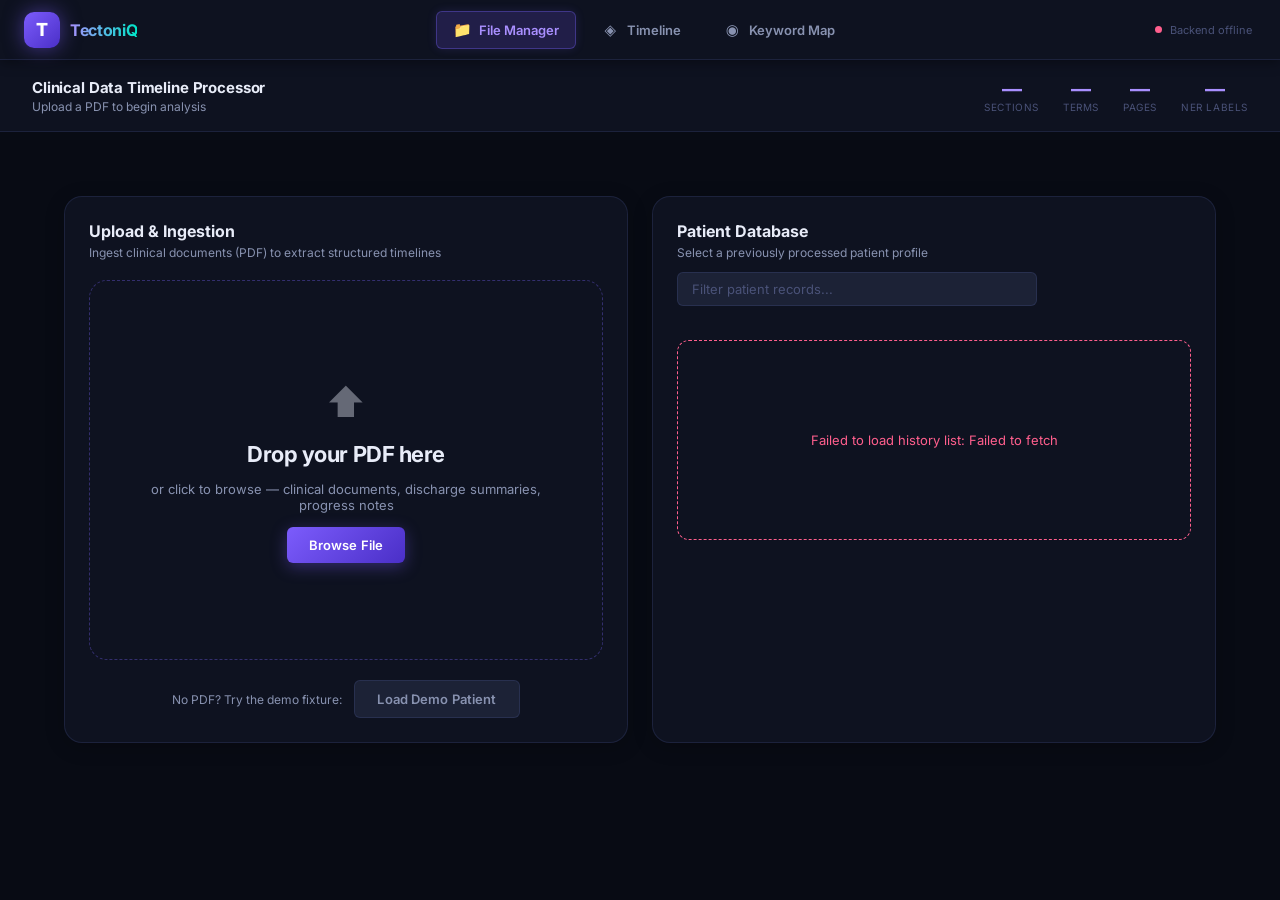
==== commit ac263924: "ran into a bug with timeline" ====
--- a/index.html
+++ b/index.html
@@ -1,931 +1,283 @@
 <!DOCTYPE html>
 <html lang="en">
 <head>
-  <meta charset="UTF-8">
-  <meta name="viewport" content="width=device-width, initial-scale=1.0">
-  <meta name="description" content="Oncologist Dashboard — Clinical data overview, patient management, treatment tracking, and analytics.">
-  <title>Oncologist Dashboard</title>
-  <link rel="stylesheet" href="css/style.css">
+  <meta charset="UTF-8" />
+  <meta name="viewport" content="width=device-width, initial-scale=1.0" />
+  <title>TectoniQ — Clinical Data Timeline Processor</title>
+  <meta name="description" content="Ingest PDF clinical documents and surface structured timelines, keyword frequency maps, and semantic entity classifications powered by AI." />
+  <link rel="preconnect" href="https://fonts.googleapis.com" />
+  <link rel="preconnect" href="https://fonts.gstatic.com" crossorigin />
+  <link href="https://fonts.googleapis.com/css2?family=Inter:wght@300;400;500;600;700;800&display=swap" rel="stylesheet" />
+  <link rel="stylesheet" href="style.css" />
+  <!-- D3.js for visual interactive collapsible tree map -->
+  <script src="https://d3js.org/d3.v7.min.js"></script>
 </head>
 <body>
 
-  <!-- ════════════════════════════════════════════════════════
-       SIDEBAR
-       ════════════════════════════════════════════════════════ -->
-  <aside class="sidebar" id="sidebar" aria-label="Main navigation" aria-expanded="false">
-    <button class="sidebar__toggle" id="sidebar-toggle" aria-label="Toggle sidebar" aria-expanded="false">
-      <svg width="20" height="20" viewBox="0 0 24 24" fill="none" stroke="currentColor" stroke-width="2" stroke-linecap="round" stroke-linejoin="round">
-        <line x1="3" y1="6" x2="21" y2="6"/>
-        <line x1="3" y1="12" x2="21" y2="12"/>
-        <line x1="3" y1="18" x2="21" y2="18"/>
-      </svg>
-    </button>
-
-    <nav class="sidebar__nav" aria-label="Module navigation">
-      <!-- Dashboard -->
-      <a class="sidebar__link active" data-tab="dashboard" href="#dashboard" aria-current="page">
-        <span class="sidebar__link-icon">
-          <svg viewBox="0 0 24 24" fill="none" stroke="currentColor" stroke-width="2" stroke-linecap="round" stroke-linejoin="round">
-            <rect x="3" y="3" width="7" height="7" rx="1"/>
-            <rect x="14" y="3" width="7" height="7" rx="1"/>
-            <rect x="3" y="14" width="7" height="7" rx="1"/>
-            <rect x="14" y="14" width="7" height="7" rx="1"/>
-          </svg>
-        </span>
-        <span class="sidebar__link-text">Dashboard</span>
+  <!-- ═══════════════════════════════════════════════════════════════
+       TOP NAV BAR
+  ════════════════════════════════════════════════════════════════════ -->
+  <header class="top-nav" id="top-nav">
+    <div class="nav-logo">
+      <div class="logo-mark">T</div>
+      <span class="logo-text">TectoniQ</span>
+    </div>
+    
+    <nav class="nav-links">
+      <a href="#" class="nav-item active" id="nav-upload" data-panel="panel-file-manager">
+        <span class="nav-icon">📁</span>
+        <span>File Manager</span>
       </a>
-
-      <!-- Patient Registry -->
-      <a class="sidebar__link" data-tab="patients" href="#patients">
-        <span class="sidebar__link-icon">
-          <svg viewBox="0 0 24 24" fill="none" stroke="currentColor" stroke-width="2" stroke-linecap="round" stroke-linejoin="round">
-            <path d="M17 21v-2a4 4 0 0 0-4-4H5a4 4 0 0 0-4 4v2"/>
-            <circle cx="9" cy="7" r="4"/>
-            <path d="M23 21v-2a4 4 0 0 0-3-3.87"/>
-            <path d="M16 3.13a4 4 0 0 1 0 7.75"/>
-          </svg>
-        </span>
-        <span class="sidebar__link-text">Patient Registry</span>
+      <a href="#" class="nav-item" id="nav-timeline" data-panel="panel-timeline">
+        <span class="nav-icon">◈</span>
+        <span>Timeline</span>
       </a>
-
-      <!-- Treatment Plans -->
-      <a class="sidebar__link" data-tab="treatments" href="#treatments">
-        <span class="sidebar__link-icon">
-          <svg viewBox="0 0 24 24" fill="none" stroke="currentColor" stroke-width="2" stroke-linecap="round" stroke-linejoin="round">
-            <path d="M16 4h2a2 2 0 0 1 2 2v14a2 2 0 0 1-2 2H6a2 2 0 0 1-2-2V6a2 2 0 0 1 2-2h2"/>
-            <rect x="8" y="2" width="8" height="4" rx="1"/>
-            <line x1="9" y1="12" x2="15" y2="12"/>
-            <line x1="9" y1="16" x2="13" y2="16"/>
-          </svg>
-        </span>
-        <span class="sidebar__link-text">Treatment Plans</span>
-      </a>
-
-      <!-- Timeline -->
-      <a class="sidebar__link" data-tab="timeline" href="#timeline">
-        <span class="sidebar__link-icon">
-          <svg viewBox="0 0 24 24" fill="none" stroke="currentColor" stroke-width="2" stroke-linecap="round" stroke-linejoin="round">
-            <rect x="3" y="4" width="18" height="18" rx="2"/>
-            <line x1="16" y1="2" x2="16" y2="6"/>
-            <line x1="8" y1="2" x2="8" y2="6"/>
-            <line x1="3" y1="10" x2="21" y2="10"/>
-            <line x1="8" y1="14" x2="16" y2="14"/>
-            <line x1="8" y1="18" x2="12" y2="18"/>
-          </svg>
-        </span>
-        <span class="sidebar__link-text">Timeline</span>
-      </a>
-
-      <!-- Patient Card -->
-      <a class="sidebar__link" data-tab="patient-card" href="#patient-card">
-        <span class="sidebar__link-icon">
-          <svg viewBox="0 0 24 24" fill="none" stroke="currentColor" stroke-width="2" stroke-linecap="round" stroke-linejoin="round">
-            <rect x="2" y="3" width="20" height="18" rx="2"/>
-            <circle cx="8" cy="10" r="2.5"/>
-            <path d="M12 17c0-2-1.5-3.5-4-3.5S4 15 4 17"/>
-            <line x1="14" y1="8" x2="20" y2="8"/>
-            <line x1="14" y1="12" x2="20" y2="12"/>
-            <line x1="14" y1="16" x2="18" y2="16"/>
-          </svg>
-        </span>
-        <span class="sidebar__link-text">Patient Card</span>
-      </a>
-
-      <!-- Analytics -->
-      <a class="sidebar__link" data-tab="analytics" href="#analytics">
-        <span class="sidebar__link-icon">
-          <svg viewBox="0 0 24 24" fill="none" stroke="currentColor" stroke-width="2" stroke-linecap="round" stroke-linejoin="round">
-            <line x1="18" y1="20" x2="18" y2="10"/>
-            <line x1="12" y1="20" x2="12" y2="4"/>
-            <line x1="6" y1="20" x2="6" y2="14"/>
-            <line x1="2" y1="20" x2="22" y2="20"/>
-          </svg>
-        </span>
-        <span class="sidebar__link-text">Analytics</span>
-      </a>
-
-      <!-- Settings -->
-      <a class="sidebar__link" data-tab="settings" href="#settings">
-        <span class="sidebar__link-icon">
-          <svg viewBox="0 0 24 24" fill="none" stroke="currentColor" stroke-width="2" stroke-linecap="round" stroke-linejoin="round">
-            <circle cx="12" cy="12" r="3"/>
-            <path d="M19.4 15a1.65 1.65 0 0 0 .33 1.82l.06.06a2 2 0 1 1-2.83 2.83l-.06-.06a1.65 1.65 0 0 0-1.82-.33 1.65 1.65 0 0 0-1 1.51V21a2 2 0 0 1-4 0v-.09A1.65 1.65 0 0 0 9 19.4a1.65 1.65 0 0 0-1.82.33l-.06.06a2 2 0 1 1-2.83-2.83l.06-.06A1.65 1.65 0 0 0 4.68 15a1.65 1.65 0 0 0-1.51-1H3a2 2 0 0 1 0-4h.09A1.65 1.65 0 0 0 4.6 9a1.65 1.65 0 0 0-.33-1.82l-.06-.06a2 2 0 1 1 2.83-2.83l.06.06A1.65 1.65 0 0 0 9 4.68a1.65 1.65 0 0 0 1-1.51V3a2 2 0 0 1 4 0v.09a1.65 1.65 0 0 0 1 1.51 1.65 1.65 0 0 0 1.82-.33l.06-.06a2 2 0 1 1 2.83 2.83l-.06.06A1.65 1.65 0 0 0 19.4 9a1.65 1.65 0 0 0 1.51 1H21a2 2 0 0 1 0 4h-.09a1.65 1.65 0 0 0-1.51 1z"/>
-          </svg>
-        </span>
-        <span class="sidebar__link-text">Settings</span>
+      <a href="#" class="nav-item" id="nav-keywords" data-panel="panel-keywords">
+        <span class="nav-icon">◉</span>
+        <span>Keyword Map</span>
       </a>
     </nav>
 
-    <div class="sidebar__spacer"></div>
-
-    <div class="sidebar__footer">
-      <a class="sidebar__link" href="#" onclick="return false;" style="opacity:0.5; pointer-events:none;">
-        <span class="sidebar__link-icon">
-          <svg viewBox="0 0 24 24" fill="none" stroke="currentColor" stroke-width="2" stroke-linecap="round" stroke-linejoin="round">
-            <circle cx="12" cy="12" r="10"/>
-            <line x1="12" y1="16" x2="12" y2="12"/>
-            <line x1="12" y1="8" x2="12.01" y2="8"/>
-          </svg>
-        </span>
-        <span class="sidebar__link-text">Help &amp; Info</span>
-      </a>
-    </div>
-  </aside>
-
-
-  <!-- ════════════════════════════════════════════════════════
-       HEADER
-       ════════════════════════════════════════════════════════ -->
-  <header class="header" id="header">
-    <h1 class="header__title">Oncologist Dashboard</h1>
-
-    <div class="header__search">
-      <span class="header__search-icon">
-        <svg width="14" height="14" viewBox="0 0 24 24" fill="none" stroke="currentColor" stroke-width="2" stroke-linecap="round" stroke-linejoin="round">
-          <circle cx="11" cy="11" r="8"/>
-          <line x1="21" y1="21" x2="16.65" y2="16.65"/>
-        </svg>
-      </span>
-      <input
-        class="header__search-input"
-        id="global-search"
-        type="search"
-        placeholder="Search patients, treatments, reports…  (⌘K)"
-        aria-label="Global search"
-      >
-    </div>
-
-    <div class="header__actions">
-      <button class="header__btn" id="btn-notifications" aria-label="Notifications">
-        <svg width="18" height="18" viewBox="0 0 24 24" fill="none" stroke="currentColor" stroke-width="2" stroke-linecap="round" stroke-linejoin="round">
-          <path d="M18 8A6 6 0 0 0 6 8c0 7-3 9-3 9h18s-3-2-3-9"/>
-          <path d="M13.73 21a2 2 0 0 1-3.46 0"/>
-        </svg>
-        <span class="badge"></span>
-      </button>
-
-      <button class="header__btn" id="btn-help" aria-label="Help">
-        <svg width="18" height="18" viewBox="0 0 24 24" fill="none" stroke="currentColor" stroke-width="2" stroke-linecap="round" stroke-linejoin="round">
-          <circle cx="12" cy="12" r="10"/>
-          <path d="M9.09 9a3 3 0 0 1 5.83 1c0 2-3 3-3 3"/>
-          <line x1="12" y1="17" x2="12.01" y2="17"/>
-        </svg>
-      </button>
-
-      <div class="header__avatar" id="user-avatar" aria-label="User profile">
-        DR
+    <div class="nav-footer">
+      <div class="backend-status" id="backend-status">
+        <span class="status-dot" id="status-dot"></span>
+        <span id="status-label">Connecting…</span>
       </div>
     </div>
   </header>
 
-
-  <!-- ════════════════════════════════════════════════════════
+  <!-- ═══════════════════════════════════════════════════════════════
        MAIN CONTENT
-       ════════════════════════════════════════════════════════ -->
-  <main class="main" id="main">
-
-    <!-- ── TAB BAR ──────────────────────────────────────────── -->
-    <nav class="tab-bar" role="tablist" aria-label="Module tabs">
-      <button class="tab-btn active" data-tab="dashboard" role="tab" aria-selected="true" aria-controls="panel-dashboard" id="tab-dashboard">
-        <span class="tab-btn__icon">
-          <svg viewBox="0 0 24 24" fill="none" stroke="currentColor" stroke-width="2" stroke-linecap="round" stroke-linejoin="round">
-            <rect x="3" y="3" width="7" height="7" rx="1"/>
-            <rect x="14" y="3" width="7" height="7" rx="1"/>
-            <rect x="3" y="14" width="7" height="7" rx="1"/>
-            <rect x="14" y="14" width="7" height="7" rx="1"/>
-          </svg>
-        </span>
-        Dashboard
-      </button>
-
-      <button class="tab-btn" data-tab="patients" role="tab" aria-selected="false" aria-controls="panel-patients" id="tab-patients">
-        <span class="tab-btn__icon">
-          <svg viewBox="0 0 24 24" fill="none" stroke="currentColor" stroke-width="2" stroke-linecap="round" stroke-linejoin="round">
-            <path d="M17 21v-2a4 4 0 0 0-4-4H5a4 4 0 0 0-4 4v2"/>
-            <circle cx="9" cy="7" r="4"/>
-            <path d="M23 21v-2a4 4 0 0 0-3-3.87"/>
-            <path d="M16 3.13a4 4 0 0 1 0 7.75"/>
-          </svg>
-        </span>
-        Patient Registry
-      </button>
-
-      <button class="tab-btn" data-tab="treatments" role="tab" aria-selected="false" aria-controls="panel-treatments" id="tab-treatments">
-        <span class="tab-btn__icon">
-          <svg viewBox="0 0 24 24" fill="none" stroke="currentColor" stroke-width="2" stroke-linecap="round" stroke-linejoin="round">
-            <path d="M16 4h2a2 2 0 0 1 2 2v14a2 2 0 0 1-2 2H6a2 2 0 0 1-2-2V6a2 2 0 0 1 2-2h2"/>
-            <rect x="8" y="2" width="8" height="4" rx="1"/>
-            <line x1="9" y1="12" x2="15" y2="12"/>
-            <line x1="9" y1="16" x2="13" y2="16"/>
-          </svg>
-        </span>
-        Treatment Plans
-      </button>
-
-      <button class="tab-btn" data-tab="timeline" role="tab" aria-selected="false" aria-controls="panel-timeline" id="tab-timeline">
-        <span class="tab-btn__icon">
-          <svg viewBox="0 0 24 24" fill="none" stroke="currentColor" stroke-width="2" stroke-linecap="round" stroke-linejoin="round">
-            <rect x="3" y="4" width="18" height="18" rx="2"/>
-            <line x1="16" y1="2" x2="16" y2="6"/>
-            <line x1="8" y1="2" x2="8" y2="6"/>
-            <line x1="3" y1="10" x2="21" y2="10"/>
-          </svg>
-        </span>
-        Doctor-Patient Timeline
-      </button>
-
-      <button class="tab-btn" data-tab="patient-card" role="tab" aria-selected="false" aria-controls="panel-patient-card" id="tab-patient-card">
-        <span class="tab-btn__icon">
-          <svg viewBox="0 0 24 24" fill="none" stroke="currentColor" stroke-width="2" stroke-linecap="round" stroke-linejoin="round">
-            <rect x="2" y="3" width="20" height="18" rx="2"/>
-            <circle cx="8" cy="10" r="2.5"/>
-            <path d="M12 17c0-2-1.5-3.5-4-3.5S4 15 4 17"/>
-            <line x1="14" y1="8" x2="20" y2="8"/>
-            <line x1="14" y1="12" x2="20" y2="12"/>
-          </svg>
-        </span>
-        Patient Card
-      </button>
-
-      <button class="tab-btn" data-tab="analytics" role="tab" aria-selected="false" aria-controls="panel-analytics" id="tab-analytics">
-        <span class="tab-btn__icon">
-          <svg viewBox="0 0 24 24" fill="none" stroke="currentColor" stroke-width="2" stroke-linecap="round" stroke-linejoin="round">
-            <line x1="18" y1="20" x2="18" y2="10"/>
-            <line x1="12" y1="20" x2="12" y2="4"/>
-            <line x1="6" y1="20" x2="6" y2="14"/>
-            <line x1="2" y1="20" x2="22" y2="20"/>
-          </svg>
-        </span>
-        Analytics &amp; Reports
-      </button>
-
-      <button class="tab-btn" data-tab="settings" role="tab" aria-selected="false" aria-controls="panel-settings" id="tab-settings">
-        <span class="tab-btn__icon">
-          <svg viewBox="0 0 24 24" fill="none" stroke="currentColor" stroke-width="2" stroke-linecap="round" stroke-linejoin="round">
-            <circle cx="12" cy="12" r="3"/>
-            <path d="M19.4 15a1.65 1.65 0 0 0 .33 1.82l.06.06a2 2 0 1 1-2.83 2.83l-.06-.06a1.65 1.65 0 0 0-1.82-.33 1.65 1.65 0 0 0-1 1.51V21a2 2 0 0 1-4 0v-.09A1.65 1.65 0 0 0 9 19.4a1.65 1.65 0 0 0-1.82.33l-.06.06a2 2 0 1 1-2.83-2.83l.06-.06A1.65 1.65 0 0 0 4.68 15a1.65 1.65 0 0 0-1.51-1H3a2 2 0 0 1 0-4h.09A1.65 1.65 0 0 0 4.6 9a1.65 1.65 0 0 0-.33-1.82l-.06-.06a2 2 0 1 1 2.83-2.83l.06.06A1.65 1.65 0 0 0 9 4.68a1.65 1.65 0 0 0 1-1.51V3a2 2 0 0 1 4 0v.09a1.65 1.65 0 0 0 1 1.51 1.65 1.65 0 0 0 1.82-.33l.06-.06a2 2 0 1 1 2.83 2.83l-.06.06A1.65 1.65 0 0 0 19.4 9a1.65 1.65 0 0 0 1.51 1H21a2 2 0 0 1 0 4h-.09a1.65 1.65 0 0 0-1.51 1z"/>
-          </svg>
-        </span>
-        Settings
-      </button>
-    </nav>
-
-
-    <!-- ── TAB PANELS ───────────────────────────────────────── -->
-    <div class="tab-panels">
-
-      <!-- ─── 1. DASHBOARD OVERVIEW ─────────────────────────── -->
-      <section class="tab-panel active" id="panel-dashboard" role="tabpanel" aria-labelledby="tab-dashboard" aria-hidden="false">
-        <div class="panel-header">
-          <div>
-            <h2 class="panel-header__title">Dashboard Overview</h2>
-            <p class="panel-header__subtitle">High-level clinical metrics and trends</p>
-          </div>
-        </div>
-
-        <!-- KPI Row -->
-        <div class="placeholder-grid placeholder-grid--4 mb-lg">
-          <div class="kpi-card">
-            <div class="kpi-card__icon">
-              <svg viewBox="0 0 24 24" fill="none" stroke="currentColor" stroke-width="2"><path d="M17 21v-2a4 4 0 0 0-4-4H5a4 4 0 0 0-4 4v2"/><circle cx="9" cy="7" r="4"/></svg>
-            </div>
-            <span class="kpi-card__label">Total Patients</span>
-            <span class="kpi-card__value">—</span>
-            <span class="kpi-card__change">Placeholder</span>
-          </div>
-          <div class="kpi-card">
-            <div class="kpi-card__icon">
-              <svg viewBox="0 0 24 24" fill="none" stroke="currentColor" stroke-width="2"><polyline points="22 12 18 12 15 21 9 3 6 12 2 12"/></svg>
-            </div>
-            <span class="kpi-card__label">Active Treatments</span>
-            <span class="kpi-card__value">—</span>
-            <span class="kpi-card__change">Placeholder</span>
-          </div>
-          <div class="kpi-card">
-            <div class="kpi-card__icon">
-              <svg viewBox="0 0 24 24" fill="none" stroke="currentColor" stroke-width="2"><path d="M14 2H6a2 2 0 0 0-2 2v16a2 2 0 0 0 2 2h12a2 2 0 0 0 2-2V8z"/><polyline points="14 2 14 8 20 8"/></svg>
-            </div>
-            <span class="kpi-card__label">Pending Results</span>
-            <span class="kpi-card__value">—</span>
-            <span class="kpi-card__change">Placeholder</span>
-          </div>
-          <div class="kpi-card">
-            <div class="kpi-card__icon">
-              <svg viewBox="0 0 24 24" fill="none" stroke="currentColor" stroke-width="2"><rect x="3" y="4" width="18" height="18" rx="2"/><line x1="16" y1="2" x2="16" y2="6"/><line x1="8" y1="2" x2="8" y2="6"/><line x1="3" y1="10" x2="21" y2="10"/></svg>
-            </div>
-            <span class="kpi-card__label">Upcoming Appointments</span>
-            <span class="kpi-card__value">—</span>
-            <span class="kpi-card__change">Placeholder</span>
-          </div>
-        </div>
-
-        <!-- Charts Row -->
-        <h3 class="section-label">Charts &amp; Trends</h3>
-        <div class="placeholder-grid placeholder-grid--2-1 mb-lg">
-          <div class="placeholder-card">
-            <span class="placeholder-card__label">Patient Distribution by Stage</span>
-            <div class="placeholder-card__zone">Bar / Pie Chart Placeholder</div>
-          </div>
-          <div class="placeholder-card">
-            <span class="placeholder-card__label">Treatment Cost Summary</span>
-            <div class="placeholder-card__zone">Donut / Value Card Placeholder</div>
-          </div>
-        </div>
-
-        <div class="placeholder-grid placeholder-grid--2 mb-lg">
-          <div class="placeholder-card">
-            <span class="placeholder-card__label">Admissions &amp; Treatment Cost Trend</span>
-            <div class="placeholder-card__zone placeholder-card__zone--lg">Line / Bar Combo Chart Placeholder</div>
-          </div>
-          <div class="placeholder-card">
-            <span class="placeholder-card__label">Recent Activity Feed</span>
-            <div class="placeholder-card__zone placeholder-card__zone--lg">Activity List Placeholder</div>
-          </div>
-        </div>
-      </section>
-
-
-      <!-- ─── 2. PATIENT REGISTRY ───────────────────────────── -->
-      <section class="tab-panel" id="panel-patients" role="tabpanel" aria-labelledby="tab-patients" aria-hidden="true">
-        <div class="panel-header">
-          <div>
-            <h2 class="panel-header__title">Patient Registry</h2>
-            <p class="panel-header__subtitle">Browse, search, and filter all patients</p>
-          </div>
-          <div class="panel-header__actions">
-            <button class="filter-bar__btn">+ Add Patient</button>
-          </div>
-        </div>
-
-        <!-- Filters -->
-        <div class="filter-bar">
-          <input class="filter-bar__input" type="text" placeholder="Search by name, MRN, or diagnosis…" aria-label="Search patients">
-          <select class="filter-bar__select" aria-label="Filter by stage">
-            <option value="">All Stages</option>
-            <option>Stage I</option>
-            <option>Stage II</option>
-            <option>Stage III</option>
-            <option>Stage IV</option>
-          </select>
-          <select class="filter-bar__select" aria-label="Filter by disease">
-            <option value="">All Diseases</option>
-            <option>Breast Cancer</option>
-            <option>Lung Cancer</option>
-            <option>Leukemia</option>
-            <option>Lymphoma</option>
-          </select>
-          <select class="filter-bar__select" aria-label="Filter by doctor">
-            <option value="">All Doctors</option>
-          </select>
-          <button class="filter-bar__btn">Apply Filters</button>
-        </div>
-
-        <!-- Patient Table -->
-        <div class="data-table-wrap">
-          <table class="data-table" id="patient-table">
-            <thead>
-              <tr>
-                <th>#</th>
-                <th>Patient Name</th>
-                <th>MRN</th>
-                <th>Age / Sex</th>
-                <th>Disease</th>
-                <th>Current Stage</th>
-                <th>Doctor</th>
-                <th>Treatment</th>
-                <th>Admission Date</th>
-                <th>Status</th>
-              </tr>
-            </thead>
-            <tbody>
-              <tr>
-                <td>1</td>
-                <td>—</td>
-                <td>—</td>
-                <td>— / —</td>
-                <td>—</td>
-                <td>—</td>
-                <td>—</td>
-                <td>—</td>
-                <td>—</td>
-                <td><span class="badge badge--active">Active</span></td>
-              </tr>
-              <tr>
-                <td>2</td>
-                <td>—</td>
-                <td>—</td>
-                <td>— / —</td>
-                <td>—</td>
-                <td>—</td>
-                <td>—</td>
-                <td>—</td>
-                <td>—</td>
-                <td><span class="badge badge--completed">Discharged</span></td>
-              </tr>
-              <tr>
-                <td>3</td>
-                <td>—</td>
-                <td>—</td>
-                <td>— / —</td>
-                <td>—</td>
-                <td>—</td>
-                <td>—</td>
-                <td>—</td>
-                <td>—</td>
-                <td><span class="badge badge--scheduled">Scheduled</span></td>
-              </tr>
-              <tr>
-                <td>4</td>
-                <td>—</td>
-                <td>—</td>
-                <td>— / —</td>
-                <td>—</td>
-                <td>—</td>
-                <td>—</td>
-                <td>—</td>
-                <td>—</td>
-                <td><span class="badge badge--active">Active</span></td>
-              </tr>
-              <tr>
-                <td>5</td>
-                <td>—</td>
-                <td>—</td>
-                <td>— / —</td>
-                <td>—</td>
-                <td>—</td>
-                <td>—</td>
-                <td>—</td>
-                <td>—</td>
-                <td><span class="badge badge--active">Active</span></td>
-              </tr>
-            </tbody>
-          </table>
-        </div>
-      </section>
-
-
-      <!-- ─── 3. TREATMENT PLANS ────────────────────────────── -->
-      <section class="tab-panel" id="panel-treatments" role="tabpanel" aria-labelledby="tab-treatments" aria-hidden="true">
-        <div class="panel-header">
-          <div>
-            <h2 class="panel-header__title">Treatment Plans</h2>
-            <p class="panel-header__subtitle">Active, completed, and scheduled treatment regimens</p>
-          </div>
-          <div class="panel-header__actions">
-            <button class="filter-bar__btn">+ New Treatment Plan</button>
-          </div>
-        </div>
-
-        <!-- Treatment summary cards -->
-        <div class="placeholder-grid placeholder-grid--3 mb-lg">
-          <div class="kpi-card">
-            <span class="kpi-card__label">Active Plans</span>
-            <span class="kpi-card__value">—</span>
-            <span class="kpi-card__change">Currently ongoing</span>
-          </div>
-          <div class="kpi-card">
-            <span class="kpi-card__label">Completed Plans</span>
-            <span class="kpi-card__value">—</span>
-            <span class="kpi-card__change">Finished treatment cycles</span>
-          </div>
-          <div class="kpi-card">
-            <span class="kpi-card__label">Scheduled Plans</span>
-            <span class="kpi-card__value">—</span>
-            <span class="kpi-card__change">Upcoming start dates</span>
-          </div>
-        </div>
-
-        <!-- Treatment List Table -->
-        <div class="data-table-wrap">
-          <table class="data-table" id="treatment-table">
-            <thead>
-              <tr>
-                <th>Plan ID</th>
-                <th>Patient</th>
-                <th>Treatment Type</th>
-                <th>Protocol</th>
-                <th>Start Date</th>
-                <th>End Date</th>
-                <th>Cycles</th>
-                <th>Status</th>
-              </tr>
-            </thead>
-            <tbody>
-              <tr>
-                <td>—</td>
-                <td>—</td>
-                <td>Chemotherapy</td>
-                <td>—</td>
-                <td>—</td>
-                <td>—</td>
-                <td>— / —</td>
-                <td><span class="badge badge--active">Active</span></td>
-              </tr>
-              <tr>
-                <td>—</td>
-                <td>—</td>
-                <td>Radiation Therapy</td>
-                <td>—</td>
-                <td>—</td>
-                <td>—</td>
-                <td>— / —</td>
-                <td><span class="badge badge--completed">Completed</span></td>
-              </tr>
-              <tr>
-                <td>—</td>
-                <td>—</td>
-                <td>Immunotherapy</td>
-                <td>—</td>
-                <td>—</td>
-                <td>—</td>
-                <td>— / —</td>
-                <td><span class="badge badge--scheduled">Scheduled</span></td>
-              </tr>
-              <tr>
-                <td>—</td>
-                <td>—</td>
-                <td>Stem Cell Transplant</td>
-                <td>—</td>
-                <td>—</td>
-                <td>—</td>
-                <td>— / —</td>
-                <td><span class="badge badge--active">Active</span></td>
-              </tr>
-            </tbody>
-          </table>
-        </div>
-
-        <!-- Treatment detail panel placeholder -->
-        <div class="placeholder-card placeholder-card--dashed mt-lg">
-          <span class="placeholder-card__label">Treatment Detail Panel</span>
-          <div class="placeholder-card__zone">Select a treatment plan above to view dosage schedule, side effects, response tracking, and physician notes</div>
-        </div>
-      </section>
-
-
-      <!-- ─── 4. DOCTOR-PATIENT TIMELINE ────────────────────── -->
-      <section class="tab-panel" id="panel-timeline" role="tabpanel" aria-labelledby="tab-timeline" aria-hidden="true">
-        <div class="panel-header">
-          <div>
-            <h2 class="panel-header__title">Doctor-Patient Timeline</h2>
-            <p class="panel-header__subtitle">Gantt-style treatment timeline across patients</p>
-          </div>
-          <div class="panel-header__actions">
-            <select class="filter-bar__select" aria-label="Time range">
-              <option>Last 30 Days</option>
-              <option>Last 90 Days</option>
-              <option>Last 6 Months</option>
-              <option>Last Year</option>
-            </select>
-          </div>
-        </div>
-
-        <!-- Legend -->
-        <div class="timeline-legend">
-          <div class="timeline-legend__item">
-            <span class="timeline-legend__swatch" style="background:#6b6b6b;"></span>
-            Chemotherapy
-          </div>
-          <div class="timeline-legend__item">
-            <span class="timeline-legend__swatch" style="background:#999;"></span>
-            Radiation Therapy
-          </div>
-          <div class="timeline-legend__item">
-            <span class="timeline-legend__swatch" style="background:#b0b0b0;"></span>
-            Immunotherapy
-          </div>
-          <div class="timeline-legend__item">
-            <span class="timeline-legend__swatch" style="background:#787878;"></span>
-            Stem Cell Transplant
-          </div>
-          <div class="timeline-legend__item">
-            <span class="timeline-legend__swatch" style="background:#a3a3a3;"></span>
-            Phototherapy
-          </div>
-          <div class="timeline-legend__item">
-            <span class="timeline-legend__swatch" style="background:#c4c4c4;"></span>
-            MRI / CT scan
-          </div>
-          <div class="timeline-legend__item">
-            <span class="timeline-legend__swatch" style="background:#5e5e5e;"></span>
-            Surgical Procedure
-          </div>
-          <div class="timeline-legend__item">
-            <span class="timeline-legend__swatch" style="background:#d0d0d0;"></span>
-            Outpatient
-          </div>
-          <div class="timeline-legend__item">
-            <span class="timeline-legend__swatch" style="background:#4a4a4a;"></span>
-            Inpatient
-          </div>
-        </div>
-
-        <!-- Timeline rows -->
-        <div class="timeline-rows">
-          <div class="timeline-row">
-            <span class="timeline-row__label">1. Dr. —  /  Patient —</span>
-            <div class="timeline-row__track"></div>
-          </div>
-          <div class="timeline-row">
-            <span class="timeline-row__label">2. Dr. —  /  Patient —</span>
-            <div class="timeline-row__track"></div>
-          </div>
-          <div class="timeline-row">
-            <span class="timeline-row__label">3. Dr. —  /  Patient —</span>
-            <div class="timeline-row__track"></div>
-          </div>
-          <div class="timeline-row">
-            <span class="timeline-row__label">4. Dr. —  /  Patient —</span>
-            <div class="timeline-row__track"></div>
-          </div>
-          <div class="timeline-row">
-            <span class="timeline-row__label">5. Dr. —  /  Patient —</span>
-            <div class="timeline-row__track"></div>
-          </div>
-          <div class="timeline-row">
-            <span class="timeline-row__label">6. Dr. —  /  Patient —</span>
-            <div class="timeline-row__track"></div>
-          </div>
-          <div class="timeline-row">
-            <span class="timeline-row__label">7. Dr. —  /  Patient —</span>
-            <div class="timeline-row__track"></div>
-          </div>
-          <div class="timeline-row">
-            <span class="timeline-row__label">8. Dr. —  /  Patient —</span>
-            <div class="timeline-row__track"></div>
-          </div>
-        </div>
-      </section>
-
-
-      <!-- ─── 5. PATIENT CARD ───────────────────────────────── -->
-      <section class="tab-panel" id="panel-patient-card" role="tabpanel" aria-labelledby="tab-patient-card" aria-hidden="true">
-        <div class="panel-header">
-          <div>
-            <h2 class="panel-header__title">Patient Card</h2>
-            <p class="panel-header__subtitle">Individual patient detail view</p>
-          </div>
-        </div>
-
-        <!-- Patient Header Card -->
-        <div class="patient-header">
-          <div class="patient-header__avatar">?</div>
-          <div class="patient-header__info">
-            <span class="patient-header__name">Select a Patient</span>
-            <span class="patient-header__detail">MRN: —  |  Age: —  |  Sex: —</span>
-            <span class="patient-header__detail">Disease: —  |  Stage: —</span>
-            <span class="patient-header__detail">Doctor: —  |  Specialty: —</span>
-            <span class="patient-header__detail">First Visit: —  |  Last Visit: —</span>
-          </div>
-          <div>
-            <span class="badge badge--active">Active</span>
-          </div>
-        </div>
-
-        <!-- Patient detail sections -->
-        <div class="placeholder-grid placeholder-grid--2 mb-lg">
-          <div class="placeholder-card">
-            <span class="placeholder-card__label">Diagnosis &amp; Treatment History</span>
-            <div class="placeholder-card__zone placeholder-card__zone--lg">
-              Chronological list of diagnoses, treatments, and outcomes
-            </div>
-          </div>
-          <div class="placeholder-card">
-            <span class="placeholder-card__label">Treatment Cost Breakdown</span>
-            <div class="placeholder-card__zone placeholder-card__zone--lg">
-              Cost visualization — bar chart by treatment type
-            </div>
-          </div>
-        </div>
-
-        <div class="placeholder-grid placeholder-grid--2 mb-lg">
-          <div class="placeholder-card">
-            <span class="placeholder-card__label">Visit History &amp; Appointments</span>
-            <div class="placeholder-card__zone">
-              Timeline of past visits and upcoming appointments
-            </div>
-          </div>
-          <div class="placeholder-card">
-            <span class="placeholder-card__label">Referring Doctor Network</span>
-            <div class="placeholder-card__zone">
-              Network graph / referral chain placeholder
-            </div>
-          </div>
-        </div>
-
-        <!-- Admissions sub-table -->
-        <h3 class="section-label">Admission Records</h3>
-        <div class="data-table-wrap">
-          <table class="data-table">
-            <thead>
-              <tr>
-                <th>Admit Date</th>
-                <th>Discharge</th>
-                <th>Treatment</th>
-                <th>Risk Level</th>
-                <th>Cost</th>
-                <th>Stage</th>
-                <th>Doctor</th>
-                <th>Specialty</th>
-              </tr>
-            </thead>
-            <tbody>
-              <tr><td>—</td><td>—</td><td>—</td><td>—</td><td>—</td><td>—</td><td>—</td><td>—</td></tr>
-              <tr><td>—</td><td>—</td><td>—</td><td>—</td><td>—</td><td>—</td><td>—</td><td>—</td></tr>
-              <tr><td>—</td><td>—</td><td>—</td><td>—</td><td>—</td><td>—</td><td>—</td><td>—</td></tr>
-            </tbody>
-          </table>
-        </div>
-      </section>
-
-
-      <!-- ─── 6. ANALYTICS & REPORTS ────────────────────────── -->
-      <section class="tab-panel" id="panel-analytics" role="tabpanel" aria-labelledby="tab-analytics" aria-hidden="true">
-        <div class="panel-header">
-          <div>
-            <h2 class="panel-header__title">Analytics &amp; Reports</h2>
-            <p class="panel-header__subtitle">Population-level insights and exportable reports</p>
-          </div>
-          <div class="panel-header__actions">
-            <select class="filter-bar__select" aria-label="Date range">
-              <option>Last 30 Days</option>
-              <option>Last Quarter</option>
-              <option>Year to Date</option>
-              <option>All Time</option>
-            </select>
-            <button class="filter-bar__btn">Export Report</button>
-          </div>
-        </div>
-
-        <!-- Analytics KPIs -->
-        <div class="placeholder-grid placeholder-grid--4 mb-lg">
-          <div class="kpi-card">
-            <span class="kpi-card__label">Survival Rate</span>
-            <span class="kpi-card__value">— %</span>
-            <span class="kpi-card__change">5-year overall</span>
-          </div>
-          <div class="kpi-card">
-            <span class="kpi-card__label">Avg Treatment Duration</span>
-            <span class="kpi-card__value">— mo</span>
-            <span class="kpi-card__change">Across all regimens</span>
-          </div>
-          <div class="kpi-card">
-            <span class="kpi-card__label">Readmission Rate</span>
-            <span class="kpi-card__value">— %</span>
-            <span class="kpi-card__change">Within 30 days</span>
-          </div>
-          <div class="kpi-card">
-            <span class="kpi-card__label">Total Treatment Cost</span>
-            <span class="kpi-card__value">$—</span>
-            <span class="kpi-card__change">Selected period</span>
-          </div>
-        </div>
-
-        <!-- Chart Grid -->
-        <div class="placeholder-grid placeholder-grid--2 mb-lg">
-          <div class="placeholder-card">
-            <span class="placeholder-card__label">Treatment Outcomes by Type</span>
-            <div class="placeholder-card__zone placeholder-card__zone--lg">Stacked Bar Chart Placeholder</div>
-          </div>
-          <div class="placeholder-card">
-            <span class="placeholder-card__label">Patient Demographics</span>
-            <div class="placeholder-card__zone placeholder-card__zone--lg">Pie / Donut Chart Placeholder</div>
-          </div>
-        </div>
-
-        <div class="placeholder-grid placeholder-grid--2 mb-lg">
-          <div class="placeholder-card">
-            <span class="placeholder-card__label">Monthly Admissions Trend</span>
-            <div class="placeholder-card__zone placeholder-card__zone--lg">Line Chart Placeholder</div>
-          </div>
-          <div class="placeholder-card">
-            <span class="placeholder-card__label">Cost Distribution by Department</span>
-            <div class="placeholder-card__zone placeholder-card__zone--lg">Horizontal Bar Chart Placeholder</div>
-          </div>
-        </div>
-      </section>
-
-
-      <!-- ─── 7. SETTINGS ──────────────────────────────────── -->
-      <section class="tab-panel" id="panel-settings" role="tabpanel" aria-labelledby="tab-settings" aria-hidden="true">
-        <div class="panel-header">
-          <div>
-            <h2 class="panel-header__title">Settings</h2>
-            <p class="panel-header__subtitle">Dashboard configuration and preferences</p>
-          </div>
-        </div>
-
-        <!-- User Profile -->
-        <div class="settings-group">
-          <h3 class="settings-group__title">User Profile</h3>
-          <div class="settings-row">
-            <div>
-              <div class="settings-row__label">Display Name</div>
-              <div class="settings-row__desc">Your name as shown across the dashboard</div>
-            </div>
-            <span class="settings-row__control">— Not configured —</span>
-          </div>
-          <div class="settings-row">
-            <div>
-              <div class="settings-row__label">Role / Specialty</div>
-              <div class="settings-row__desc">Medical oncologist, hematologist, etc.</div>
-            </div>
-            <span class="settings-row__control">— Not configured —</span>
-          </div>
-          <div class="settings-row">
-            <div>
-              <div class="settings-row__label">Email</div>
-              <div class="settings-row__desc">Used for notifications and report delivery</div>
-            </div>
-            <span class="settings-row__control">— Not configured —</span>
-          </div>
-        </div>
-
-        <!-- Notification Preferences -->
-        <div class="settings-group">
-          <h3 class="settings-group__title">Notification Preferences</h3>
-          <div class="settings-row">
-            <div>
-              <div class="settings-row__label">New Patient Alerts</div>
-              <div class="settings-row__desc">Notify when a new patient is added to your roster</div>
-            </div>
-            <span class="settings-row__control">Toggle placeholder</span>
-          </div>
-          <div class="settings-row">
-            <div>
-              <div class="settings-row__label">Treatment Milestone Alerts</div>
-              <div class="settings-row__desc">Notify on cycle completions and treatment changes</div>
-            </div>
-            <span class="settings-row__control">Toggle placeholder</span>
-          </div>
-          <div class="settings-row">
-            <div>
-              <div class="settings-row__label">Lab Result Alerts</div>
-              <div class="settings-row__desc">Notify when critical lab results are available</div>
-            </div>
-            <span class="settings-row__control">Toggle placeholder</span>
-          </div>
-        </div>
-
-        <!-- Data Source Configuration -->
-        <div class="settings-group">
-          <h3 class="settings-group__title">Data Source Configuration</h3>
-          <div class="settings-row">
-            <div>
-              <div class="settings-row__label">FHIR Endpoint</div>
-              <div class="settings-row__desc">URL for FHIR-compliant data source (e.g., TectoniQ pipeline)</div>
-            </div>
-            <span class="settings-row__control">— Not configured —</span>
-          </div>
-          <div class="settings-row">
-            <div>
-              <div class="settings-row__label">Refresh Interval</div>
-              <div class="settings-row__desc">How often to poll for updated patient data</div>
-            </div>
-            <span class="settings-row__control">— 5 minutes —</span>
-          </div>
-        </div>
-
-        <!-- Display Preferences -->
-        <div class="settings-group">
-          <h3 class="settings-group__title">Display Preferences</h3>
-          <div class="settings-row">
-            <div>
-              <div class="settings-row__label">Theme Color</div>
-              <div class="settings-row__desc">Primary color scheme for the dashboard</div>
-            </div>
-            <span class="settings-row__control">🎨 To be configured</span>
-          </div>
-          <div class="settings-row">
-            <div>
-              <div class="settings-row__label">Font Family</div>
-              <div class="settings-row__desc">Typography used across all modules</div>
-            </div>
-            <span class="settings-row__control">🔤 To be configured</span>
-          </div>
-          <div class="settings-row">
-            <div>
-              <div class="settings-row__label">Dark Mode</div>
-              <div class="settings-row__desc">Switch between light and dark themes</div>
-            </div>
-            <span class="settings-row__control">Toggle placeholder</span>
-          </div>
-        </div>
-      </section>
-
-    </div><!-- /.tab-panels -->
+  ════════════════════════════════════════════════════════════════════ -->
+  <main class="main" id="main-content">
+
+    <!-- TOP STATS BANNER -->
+    <header class="top-banner" id="top-banner">
+      <div class="banner-left">
+        <h1 class="banner-title">Clinical Data Timeline Processor</h1>
+        <p class="banner-subtitle" id="banner-subtitle">Upload a PDF to begin analysis</p>
+      </div>
+      <div class="banner-right">
+        <div class="banner-stat" id="stat-sections">
+          <div class="stat-value">—</div>
+          <div class="stat-label">Sections</div>
+        </div>
+        <div class="banner-stat" id="stat-terms">
+          <div class="stat-value">—</div>
+          <div class="stat-label">Terms</div>
+        </div>
+        <div class="banner-stat" id="stat-pages">
+          <div class="stat-value">—</div>
+          <div class="stat-label">Pages</div>
+        </div>
+        <div class="banner-stat" id="stat-ner">
+          <div class="stat-value">—</div>
+          <div class="stat-label">NER Labels</div>
+        </div>
+      </div>
+    </header>
+
+    <!-- ─────────────────────────────────────────────────────────────
+         PANEL: FILE MANAGER (UPLOAD + HISTORY + EXPORT)
+    ─────────────────────────────────────────────────────────────── -->
+    <section class="panel active" id="panel-file-manager">
+      <div class="file-manager-layout">
+        <div class="file-manager-grid">
+          <!-- Card 1: Upload & Ingestion -->
+          <div class="fm-card upload-section">
+            <div class="card-header-fm">
+              <h3 class="card-title">Upload & Ingestion</h3>
+              <p class="card-desc">Ingest clinical documents (PDF) to extract structured timelines</p>
+            </div>
+            
+            <div class="upload-area" id="upload-area">
+              <div class="upload-icon">⬆</div>
+              <h2 class="upload-title">Drop your PDF here</h2>
+              <p class="upload-sub">or click to browse — clinical documents, discharge summaries, progress notes</p>
+              <input type="file" id="file-input" accept=".pdf" hidden />
+              <button class="btn btn-primary" id="browse-btn">Browse File</button>
+
+              <div class="upload-progress" id="upload-progress" style="display:none">
+                <div class="progress-bar-wrap">
+                  <div class="progress-bar" id="progress-bar"></div>
+                 </div>
+                <div class="progress-steps" id="progress-steps">
+                  <div class="progress-step" id="step-w4">
+                    <span class="step-dot pending"></span>Worker 4 — Chunk Splitter
+                  </div>
+                  <div class="progress-step" id="step-w5">
+                    <span class="step-dot pending"></span>Worker 5 — Progress Tracker
+                  </div>
+                  <div class="progress-step" id="step-w6">
+                    <span class="step-dot pending"></span>Worker 6 — Section Labeler
+                  </div>
+                  <div class="progress-step" id="step-w2">
+                    <span class="step-dot pending"></span>Worker 2 — Timeline Mapping
+                  </div>
+                  <div class="progress-step" id="step-w3">
+                    <span class="step-dot pending"></span>Worker 3 — Gemini NER
+                  </div>
+                </div>
+                <div class="chunk-progress" id="chunk-progress" style="display:none">
+                  <div class="chunk-progress-label" id="chunk-progress-label">Processing chunks…</div>
+                  <div class="chunk-bar-wrap" id="chunk-bar-wrap"></div>
+                  <div class="chunk-detail" id="chunk-detail"></div>
+                </div>
+              </div>
+              <div class="upload-error" id="upload-error" style="display:none"></div>
+            </div>
+
+            <div class="demo-row">
+              <span class="demo-label">No PDF? Try the demo fixture:</span>
+              <button class="btn btn-ghost" id="load-demo-btn">Load Demo Patient</button>
+            </div>
+          </div>
+
+          <!-- Card 2: Patient History Database -->
+          <div class="fm-card history-section">
+            <div class="card-header-fm">
+              <h3 class="card-title">Patient Database</h3>
+              <p class="card-desc">Select a previously processed patient profile</p>
+              <input type="search" class="keyword-search" id="history-search" placeholder="Filter patient records..." />
+            </div>
+            
+            <div class="history-container" id="history-container">
+              <div class="empty-state" id="history-empty-state">No patient histories found. Process a PDF to begin.</div>
+              <div class="history-grid" id="history-grid" style="display:none"></div>
+            </div>
+          </div>
+        </div>
+
+        <!-- Card 3: Export Section (Visible when patient loaded) -->
+        <div class="fm-card export-section" id="fm-export-card" style="display:none; margin-top: 24px;">
+          <div class="card-header-fm">
+            <h3 class="card-title">Structured Export</h3>
+            <p class="card-desc">Download the structured document as JSON or XML</p>
+          </div>
+
+          <div class="export-card" id="export-card">
+            <div class="export-toggle-group">
+              <span class="export-toggle-label">Format</span>
+              <div class="toggle-switch" id="format-toggle" role="group" aria-label="Export format">
+                <button class="toggle-btn active" id="toggle-json" data-format="json">JSON</button>
+                <button class="toggle-btn" id="toggle-xml" data-format="xml">XML</button>
+              </div>
+            </div>
+
+            <div class="export-preview" id="export-preview">
+              <pre id="export-preview-code">Upload a document first.</pre>
+            </div>
+
+            <button class="btn btn-primary btn-lg" id="download-btn" disabled>
+              ↓ Download
+            </button>
+
+            <div class="export-meta" id="export-meta"></div>
+          </div>
+
+          <!-- Duplicate section alerts -->
+          <div class="alerts-section" id="alerts-section" style="display:none; margin-top: 24px;">
+            <h3 class="alerts-title">⚠ Duplicate Sections</h3>
+            <p class="alerts-desc">The following sections share a header and may contain redundant information.</p>
+            <div class="alerts-list" id="alerts-list"></div>
+          </div>
+        </div>
+      </div>
+    </section>
+
+    <!-- ─────────────────────────────────────────────────────────────
+         PANEL: TIMELINE
+    ─────────────────────────────────────────────────────────────── -->
+    <section class="panel" id="panel-timeline">
+      <div class="panel-header">
+        <h2 class="panel-title">Discovery Timeline</h2>
+        <p class="panel-desc">Terms mapped to their first and recurring appearance across document sections</p>
+        <div class="legend" id="timeline-legend">
+          <span class="legend-item" data-category="diagnosis"><span class="legend-dot diagnosis"></span>Diagnosis</span>
+          <span class="legend-item" data-category="medication"><span class="legend-dot medication"></span>Medication</span>
+          <span class="legend-item" data-category="procedure"><span class="legend-dot procedure"></span>Procedure</span>
+          <span class="legend-item" data-category="biomarker"><span class="legend-dot biomarker"></span>Biomarker</span>
+          <span class="legend-item" data-category="other"><span class="legend-dot other"></span>Other</span>
+        </div>
+        <div class="timeline-controls" style="margin-top: 12px; display: flex; gap: 8px; align-items: center;">
+          <span class="control-label" style="font-size: 11px; color: var(--t-secondary); margin-right: 4px;">Sort by:</span>
+          <button class="btn btn-ghost btn-sm active" id="sort-first-seen" data-criteria="first-seen">First Seen</button>
+          <button class="btn btn-ghost btn-sm" id="sort-frequency" data-criteria="frequency">Frequency</button>
+          <button class="btn btn-ghost btn-sm" id="sort-alphabetical" data-criteria="alphabetical">Alphabetical</button>
+        </div>
+      </div>
+      <div class="timeline-container" id="timeline-container">
+        <div class="empty-state">Upload a document to populate the timeline</div>
+      </div>
+      <div class="term-drawer" id="term-drawer" style="display:none">
+        <button class="drawer-close" id="drawer-close">✕</button>
+        <div class="drawer-content" id="drawer-content"></div>
+      </div>
+    </section>
+
+    <!-- ─────────────────────────────────────────────────────────────
+         PANEL: KEYWORD MAP (Interactive Collapsible Tree Diagram)
+    ─────────────────────────────────────────────────────────────── -->
+    <section class="panel flex-panel" id="panel-keywords">
+      <div class="keyword-map-layout" id="keyword-map-layout">
+        <!-- Left: Interactive Mindmap visualizer -->
+        <div class="keyword-map-visualizer">
+          <div class="keyword-map-header" id="keyword-map-header">
+            <button class="keyword-header-close" id="keyword-header-close" aria-label="Hide description banner" title="Hide description">✕</button>
+            <h2 class="panel-title">Keyword Map</h2>
+            <p class="panel-desc">Interactive clinical concept mindmap. Expand categories on the map or click leaves to load instances.</p>
+            <div class="keyword-map-controls">
+              <div class="kw-search" id="kw-search">
+                <button class="kw-search-toggle" id="kw-search-toggle" aria-label="Search terms in map" aria-expanded="false" title="Search terms">
+                  <svg viewBox="0 0 24 24" width="16" height="16" fill="none" stroke="currentColor" stroke-width="2.2" stroke-linecap="round" stroke-linejoin="round" aria-hidden="true">
+                    <circle cx="11" cy="11" r="7"></circle>
+                    <line x1="21" y1="21" x2="16.65" y2="16.65"></line>
+                  </svg>
+                </button>
+                <input type="search" class="keyword-search kw-search-input" id="keyword-tree-search" placeholder="Filter terms in map..." />
+              </div>
+              <button class="btn btn-ghost" id="btn-reset-tree">Reset Zoom</button>
+            </div>
+          </div>
+          <!-- Tree SVG wrapper -->
+          <div id="keyword-tree-svg-wrap">
+            <div class="empty-state" style="height: 100%; border: none;">Upload a patient document to render the keyword map</div>
+          </div>
+        </div>
+
+        <!-- Right: Demographic & Keyword Instance Detail sidebar -->
+        <div class="keyword-map-detail-panel" id="keyword-map-detail">
+          <!-- Top: Patient demographics mini-card -->
+          <div class="detail-patient-card-wrapper" id="patient-card" style="display:none">
+            <div class="detail-patient-avatar">PT</div>
+            <div class="detail-patient-info">
+              <h4 class="detail-patient-name" id="sidebar-patient-name">Patient</h4>
+              <p class="detail-patient-meta" id="sidebar-patient-meta">Female · DOB 1993-08-18 · 76 encounters</p>
+            </div>
+            <div class="detail-patient-conditions" id="detail-patient-conditions">
+              <!-- Auto-populated with prominent diagnosis badge if available -->
+            </div>
+          </div>
+
+          <!-- Bottom: Adaptable instances display -->
+          <div class="keyword-instances-container" id="keyword-instances-container">
+            <div class="detail-panel-empty-state">
+              <div class="empty-icon">🗂</div>
+              <h4>No Node Selected</h4>
+              <p>Click any node or leaf box on the left map to explore patient instances, occurrences, and semantic correlations.</p>
+            </div>
+          </div>
+        </div>
+
+        <!-- Semicircle tab that slides the Health Summary panel open/closed -->
+        <button class="health-toggle" id="health-toggle" aria-label="Toggle Health Summary" aria-expanded="true" title="Hide Health Summary">
+          <span class="health-toggle-chevron" aria-hidden="true">›</span>
+        </button>
+      </div>
+    </section>
+
   </main>
 
-
-  <!-- ════════════════════════════════════════════════════════
-       FOOTER
-       ════════════════════════════════════════════════════════ -->
-  <footer class="footer" id="footer">
-    <span>Oncologist Dashboard — Skeleton v0.1</span>
-    <span class="footer__version">⌘1-7 switch tabs · ⌘B toggle sidebar · ⌘K search</span>
-  </footer>
-
-  <!-- JS -->
-  <script src="js/app.js"></script>
+  <script src="app.js"></script>
 </body>
 </html>
--- a/style.css
+++ b/style.css
@@ -0,0 +1,1956 @@
+/* ═══════════════════════════════════════════════════════════════════════════
+   TectoniQ — Clinical Data Timeline Processor
+   Design System: Dark Glassmorphism · Deep Navy × Electric Violet
+   Font: Inter (Google Fonts)
+═══════════════════════════════════════════════════════════════════════════ */
+
+/* ── Design Tokens ─────────────────────────────────────────────────────── */
+:root {
+  /* Palette */
+  --c-bg:           #080b14;
+  --c-surface:      #0e1220;
+  --c-surface-2:    #141828;
+  --c-surface-3:    #1c2236;
+  --c-border:       rgba(110, 130, 220, 0.15);
+  --c-border-glow:  rgba(120, 100, 255, 0.35);
+
+  --c-violet:       #7c5cfc;
+  --c-violet-light: #a98fff;
+  --c-violet-dim:   rgba(124, 92, 252, 0.18);
+  --c-teal:         #00e5c8;
+  --c-teal-dim:     rgba(0, 229, 200, 0.12);
+  --c-amber:        #f5a623;
+  --c-rose:         #ff5f8d;
+
+  /* Category colors */
+  --c-diagnosis:    #ff5f8d;
+  --c-medication:   #00e5c8;
+  --c-procedure:    #7c5cfc;
+  --c-biomarker:    #f5a623;
+  --c-demographic:  #4fc3f7;
+  --c-other:        #78909c;
+
+  /* Text */
+  --t-primary:      #e8ecf8;
+  --t-secondary:    #8892b0;
+  --t-muted:        #4a5278;
+
+  /* Layout */
+  --sidebar-w:      220px;
+  --banner-h:       72px;
+  --radius:         12px;
+  --radius-lg:      18px;
+  --radius-sm:      6px;
+
+  /* Transitions */
+  --ease:           cubic-bezier(0.4, 0, 0.2, 1);
+  --dur:            220ms;
+}
+
+/* ── Reset ─────────────────────────────────────────────────────────────── */
+*, *::before, *::after { box-sizing: border-box; margin: 0; padding: 0; }
+
+html, body {
+  height: 100%;
+  overflow: hidden;
+  background: var(--c-bg);
+  color: var(--t-primary);
+  font-family: "Inter", system-ui, sans-serif;
+  font-size: 14px;
+  -webkit-font-smoothing: antialiased;
+}
+
+/* ══════════════════════════════════════════════════════════════════════════
+   LAYOUT
+══════════════════════════════════════════════════════════════════════════ */
+
+/* Top Navigation Bar */
+.top-nav {
+  position: fixed;
+  top: 0;
+  left: 0;
+  width: 100%;
+  height: 60px;
+  background: var(--c-surface);
+  border-bottom: 1px solid var(--c-border);
+  display: flex;
+  align-items: center;
+  justify-content: space-between;
+  padding: 0 24px;
+  z-index: 1000;
+  box-shadow: 0 2px 12px rgba(0, 0, 0, 0.4);
+}
+
+.nav-logo {
+  display: flex;
+  align-items: center;
+  gap: 10px;
+}
+
+.nav-links {
+  display: flex;
+  gap: 8px;
+  height: 100%;
+  align-items: center;
+}
+
+.nav-links .nav-item {
+  display: flex;
+  align-items: center;
+  gap: 8px;
+  padding: 8px 16px;
+  border-radius: var(--radius-sm);
+  color: var(--t-secondary);
+  text-decoration: none;
+  font-size: 13px;
+  font-weight: 600;
+  transition: all var(--dur) var(--ease);
+  cursor: pointer;
+  border: 1px solid transparent;
+  height: 38px;
+}
+
+.nav-links .nav-item:hover {
+  background: var(--c-surface-3);
+  color: var(--t-primary);
+}
+
+.nav-links .nav-item.active {
+  background: var(--c-violet-dim);
+  color: var(--c-violet-light);
+  border-color: var(--c-border-glow);
+  box-shadow: 0 0 10px rgba(124, 92, 252, 0.15);
+}
+
+.nav-footer {
+  display: flex;
+  align-items: center;
+}
+
+/* Main */
+.main {
+  margin-left: 0;
+  padding-top: 60px;
+  height: 100vh;
+  display: flex;
+  flex-direction: column;
+  overflow: hidden;
+}
+
+/* ══════════════════════════════════════════════════════════════════════════
+   SIDEBAR ELEMENTS
+══════════════════════════════════════════════════════════════════════════ */
+
+.sidebar-logo {
+  display: flex;
+  align-items: center;
+  gap: 10px;
+  padding: 0 4px;
+}
+
+.logo-mark {
+  width: 36px;
+  height: 36px;
+  border-radius: 10px;
+  background: linear-gradient(135deg, var(--c-violet), #4a2fc7);
+  display: flex;
+  align-items: center;
+  justify-content: center;
+  font-size: 18px;
+  font-weight: 800;
+  color: #fff;
+  box-shadow: 0 0 20px rgba(124, 92, 252, 0.5);
+  flex-shrink: 0;
+}
+
+.logo-text {
+  font-size: 16px;
+  font-weight: 700;
+  letter-spacing: -0.02em;
+  background: linear-gradient(90deg, var(--c-violet-light), var(--c-teal));
+  -webkit-background-clip: text;
+  -webkit-text-fill-color: transparent;
+  background-clip: text;
+}
+
+/* Nav */
+.sidebar-nav {
+  display: flex;
+  flex-direction: column;
+  gap: 4px;
+}
+
+.nav-item {
+  display: flex;
+  align-items: center;
+  gap: 10px;
+  padding: 10px 12px;
+  border-radius: var(--radius-sm);
+  color: var(--t-secondary);
+  text-decoration: none;
+  font-size: 13px;
+  font-weight: 500;
+  transition: background var(--dur) var(--ease), color var(--dur) var(--ease);
+  cursor: pointer;
+}
+
+.nav-item:hover {
+  background: var(--c-surface-3);
+  color: var(--t-primary);
+}
+
+.nav-item.active {
+  background: var(--c-violet-dim);
+  color: var(--c-violet-light);
+  border: 1px solid var(--c-border-glow);
+}
+
+.nav-icon {
+  font-size: 15px;
+  width: 18px;
+  text-align: center;
+  flex-shrink: 0;
+}
+
+/* Patient mini-card */
+.sidebar-patient-card {
+  background: var(--c-surface-3);
+  border: 1px solid var(--c-border);
+  border-radius: var(--radius);
+  padding: 14px;
+  display: flex;
+  flex-direction: column;
+  gap: 4px;
+  margin-top: auto;
+}
+
+.patient-card-label {
+  font-size: 9px;
+  font-weight: 700;
+  letter-spacing: 0.1em;
+  color: var(--t-muted);
+}
+
+.patient-name {
+  font-size: 13px;
+  font-weight: 600;
+  color: var(--t-primary);
+}
+
+.patient-meta {
+  font-size: 11px;
+  color: var(--t-secondary);
+}
+
+.patient-badge {
+  display: inline-block;
+  margin-top: 4px;
+  padding: 2px 8px;
+  border-radius: 20px;
+  font-size: 9px;
+  font-weight: 700;
+  letter-spacing: 0.08em;
+  background: var(--c-violet-dim);
+  color: var(--c-violet-light);
+  border: 1px solid var(--c-border-glow);
+  align-self: flex-start;
+}
+
+/* Backend status */
+.sidebar-footer { margin-top: auto; }
+
+.backend-status {
+  display: flex;
+  align-items: center;
+  gap: 8px;
+  font-size: 11px;
+  color: var(--t-muted);
+  padding: 8px 4px;
+}
+
+.status-dot {
+  width: 7px;
+  height: 7px;
+  border-radius: 50%;
+  background: var(--t-muted);
+  transition: background var(--dur) var(--ease), box-shadow var(--dur) var(--ease);
+  flex-shrink: 0;
+}
+
+.status-dot.online  { background: var(--c-teal); box-shadow: 0 0 8px var(--c-teal); }
+.status-dot.offline { background: var(--c-rose); }
+
+/* ══════════════════════════════════════════════════════════════════════════
+   TOP BANNER
+══════════════════════════════════════════════════════════════════════════ */
+
+.top-banner {
+  display: flex;
+  align-items: center;
+  justify-content: space-between;
+  padding: 0 32px;
+  height: var(--banner-h);
+  min-height: var(--banner-h);
+  background: var(--c-surface);
+  border-bottom: 1px solid var(--c-border);
+  flex-shrink: 0;
+}
+
+.banner-title {
+  font-size: 15px;
+  font-weight: 700;
+  letter-spacing: -0.01em;
+}
+
+.banner-subtitle {
+  font-size: 12px;
+  color: var(--t-secondary);
+  margin-top: 2px;
+}
+
+.banner-right {
+  display: flex;
+  gap: 24px;
+}
+
+.banner-stat {
+  text-align: center;
+}
+
+.stat-value {
+  font-size: 20px;
+  font-weight: 700;
+  color: var(--c-violet-light);
+  line-height: 1;
+}
+
+.stat-label {
+  font-size: 10px;
+  color: var(--t-muted);
+  letter-spacing: 0.06em;
+  text-transform: uppercase;
+  margin-top: 2px;
+}
+
+/* ══════════════════════════════════════════════════════════════════════════
+   PANELS
+══════════════════════════════════════════════════════════════════════════ */
+
+.panel {
+  display: none;
+  flex: 1;
+  overflow-y: auto;
+  padding: 32px;
+  animation: fadeInPanel 300ms var(--ease);
+}
+
+.panel.active { display: block; }
+
+@keyframes fadeInPanel {
+  from { opacity: 0; transform: translateY(8px); }
+  to   { opacity: 1; transform: translateY(0); }
+}
+
+.panel-header {
+  margin-bottom: 28px;
+}
+
+.panel-title {
+  font-size: 20px;
+  font-weight: 700;
+  letter-spacing: -0.02em;
+  margin-bottom: 4px;
+}
+
+.panel-desc {
+  font-size: 13px;
+  color: var(--t-secondary);
+}
+
+/* Empty state */
+.empty-state {
+  display: flex;
+  align-items: center;
+  justify-content: center;
+  height: 200px;
+  color: var(--t-muted);
+  font-size: 13px;
+  border: 1px dashed var(--c-border);
+  border-radius: var(--radius);
+}
+
+/* ══════════════════════════════════════════════════════════════════════════
+   UPLOAD PANEL
+══════════════════════════════════════════════════════════════════════════ */
+
+.upload-area {
+  display: flex;
+  flex-direction: column;
+  align-items: center;
+  justify-content: center;
+  gap: 14px;
+  min-height: 380px;
+  border: 1.5px dashed var(--c-border-glow);
+  border-radius: var(--radius-lg);
+  background: var(--c-surface);
+  padding: 48px;
+  text-align: center;
+  cursor: pointer;
+  transition: border-color var(--dur) var(--ease), background var(--dur) var(--ease);
+  position: relative;
+}
+
+.upload-area:hover,
+.upload-area.drag-over {
+  border-color: var(--c-violet);
+  background: var(--c-violet-dim);
+}
+
+.upload-icon {
+  font-size: 40px;
+  opacity: 0.4;
+}
+
+.upload-title {
+  font-size: 22px;
+  font-weight: 700;
+  letter-spacing: -0.02em;
+}
+
+.upload-sub {
+  font-size: 13px;
+  color: var(--t-secondary);
+  max-width: 400px;
+}
+
+/* Progress */
+.upload-progress {
+  width: 100%;
+  max-width: 440px;
+  margin-top: 8px;
+}
+
+.progress-bar-wrap {
+  background: var(--c-surface-3);
+  border-radius: 99px;
+  height: 4px;
+  overflow: hidden;
+  margin-bottom: 16px;
+}
+
+.progress-bar {
+  height: 100%;
+  width: 0%;
+  background: linear-gradient(90deg, var(--c-violet), var(--c-teal));
+  border-radius: 99px;
+  transition: width 600ms var(--ease);
+}
+
+.progress-steps {
+  display: flex;
+  flex-direction: column;
+  gap: 8px;
+  text-align: left;
+}
+
+.progress-step {
+  display: flex;
+  align-items: center;
+  gap: 10px;
+  font-size: 12px;
+  color: var(--t-muted);
+  transition: color var(--dur) var(--ease);
+}
+
+.progress-step.active  { color: var(--t-primary); }
+.progress-step.done    { color: var(--c-teal); }
+
+.step-dot {
+  width: 8px;
+  height: 8px;
+  border-radius: 50%;
+  background: var(--c-surface-3);
+  border: 1px solid var(--t-muted);
+  flex-shrink: 0;
+  transition: all var(--dur) var(--ease);
+}
+
+.step-dot.active {
+  background: var(--c-violet);
+  border-color: var(--c-violet);
+  box-shadow: 0 0 10px var(--c-violet);
+  animation: pulseDot 1.2s infinite;
+}
+
+.step-dot.done {
+  background: var(--c-teal);
+  border-color: var(--c-teal);
+}
+
+@keyframes pulseDot {
+  0%, 100% { box-shadow: 0 0 6px var(--c-violet); }
+  50%       { box-shadow: 0 0 14px var(--c-violet); }
+}
+
+.upload-error {
+  color: var(--c-rose);
+  font-size: 12px;
+  padding: 8px 16px;
+  background: rgba(255, 95, 141, 0.1);
+  border: 1px solid rgba(255, 95, 141, 0.3);
+  border-radius: var(--radius-sm);
+  max-width: 440px;
+}
+
+.demo-row {
+  display: flex;
+  align-items: center;
+  justify-content: center;
+  gap: 12px;
+  margin-top: 20px;
+  font-size: 12px;
+  color: var(--t-secondary);
+}
+
+/* ══════════════════════════════════════════════════════════════════════════
+   TIMELINE PANEL
+══════════════════════════════════════════════════════════════════════════ */
+
+.legend {
+  display: flex;
+  gap: 16px;
+  margin-top: 10px;
+  flex-wrap: wrap;
+}
+
+.legend-item {
+  display: flex;
+  align-items: center;
+  gap: 6px;
+  font-size: 11px;
+  color: var(--t-secondary);
+  cursor: pointer;
+  padding: 4px 8px;
+  border-radius: 12px;
+  border: 1px solid transparent;
+  transition: all var(--dur) var(--ease);
+  user-select: none;
+}
+
+.legend-item:hover {
+  background: rgba(255, 255, 255, 0.05);
+  color: var(--t-primary);
+}
+
+.legend-item.active {
+  background: rgba(255, 255, 255, 0.1);
+  border-color: rgba(255, 255, 255, 0.2);
+  color: var(--t-primary);
+  font-weight: 600;
+  box-shadow: 0 2px 8px rgba(0, 0, 0, 0.2);
+}
+
+.legend-dot {
+  width: 8px;
+  height: 8px;
+  border-radius: 50%;
+  flex-shrink: 0;
+}
+
+.legend-dot.diagnosis  { background: var(--c-diagnosis); }
+.legend-dot.medication { background: var(--c-medication); }
+.legend-dot.procedure  { background: var(--c-procedure); }
+.legend-dot.biomarker  { background: var(--c-biomarker); }
+.legend-dot.other      { background: var(--c-other); }
+
+/* Timeline scroll area */
+.timeline-container {
+  overflow-x: auto;
+  padding-bottom: 16px;
+  position: relative;
+}
+
+.timeline-track {
+  position: relative;
+  padding: 40px 0 20px;
+  min-width: max-content;
+}
+
+/* Horizontal axis line */
+.timeline-track::before {
+  content: "";
+  position: absolute;
+  top: 56px;
+  left: 0; right: 0;
+  height: 1px;
+  background: linear-gradient(90deg, transparent, var(--c-border), var(--c-border), transparent);
+}
+
+.timeline-sections {
+  display: flex;
+  gap: 0;
+  align-items: flex-end;
+}
+
+.timeline-section-col {
+  display: flex;
+  flex-direction: column;
+  align-items: center;
+  min-width: 120px;
+  padding: 0 8px;
+  position: relative;
+}
+
+.section-label {
+  font-size: 9px;
+  font-weight: 600;
+  letter-spacing: 0.06em;
+  text-transform: uppercase;
+  color: var(--t-muted);
+  margin-bottom: 8px;
+  text-align: center;
+  max-width: 100px;
+  overflow: hidden;
+  text-overflow: ellipsis;
+  white-space: nowrap;
+}
+
+.section-axis-dot {
+  width: 10px;
+  height: 10px;
+  border-radius: 50%;
+  background: var(--c-surface-3);
+  border: 2px solid var(--c-border);
+  margin-bottom: 8px;
+  position: relative;
+  z-index: 2;
+}
+
+.timeline-terms {
+  display: flex;
+  flex-direction: column;
+  gap: 5px;
+  margin-top: 8px;
+}
+
+.timeline-node {
+  display: inline-flex;
+  align-items: center;
+  gap: 6px;
+  padding: 4px 10px;
+  border-radius: 20px;
+  font-size: 10px;
+  font-weight: 600;
+  cursor: pointer;
+  white-space: nowrap;
+  transition: transform var(--dur) var(--ease), box-shadow var(--dur) var(--ease);
+  border: 1px solid transparent;
+  animation: fadeInNode 400ms var(--ease) both;
+}
+
+@keyframes fadeInNode {
+  from { opacity: 0; transform: scale(0.85); }
+  to   { opacity: 1; transform: scale(1); }
+}
+
+.timeline-node:hover {
+  transform: scale(1.08);
+  z-index: 10;
+}
+
+.timeline-node.first-seen { opacity: 1; }
+.timeline-node.recurring  { opacity: 0.65; font-style: italic; }
+
+.timeline-node.diagnosis  { background: rgba(255,95,141,0.15); color: var(--c-diagnosis);  border-color: rgba(255,95,141,0.3); }
+.timeline-node.medication { background: rgba(0,229,200,0.12);  color: var(--c-medication); border-color: rgba(0,229,200,0.3); }
+.timeline-node.procedure  { background: rgba(124,92,252,0.15); color: var(--c-procedure);  border-color: rgba(124,92,252,0.3); }
+.timeline-node.biomarker  { background: rgba(245,166,35,0.12); color: var(--c-biomarker);  border-color: rgba(245,166,35,0.3); }
+.timeline-node.other      { background: rgba(120,144,156,0.12); color: var(--c-other);     border-color: rgba(120,144,156,0.25); }
+
+/* Term detail drawer */
+.term-drawer {
+  position: fixed;
+  right: 0; top: var(--banner-h);
+  width: 360px;
+  height: calc(100vh - var(--banner-h));
+  background: var(--c-surface);
+  border-left: 1px solid var(--c-border);
+  padding: 24px;
+  overflow-y: auto;
+  z-index: 200;
+  animation: slideInDrawer 250ms var(--ease);
+}
+
+@keyframes slideInDrawer {
+  from { transform: translateX(30px); opacity: 0; }
+  to   { transform: translateX(0);    opacity: 1; }
+}
+
+.drawer-close {
+  position: absolute;
+  top: 16px;
+  right: 16px;
+  background: none;
+  border: none;
+  color: var(--t-muted);
+  font-size: 16px;
+  cursor: pointer;
+  transition: color var(--dur) var(--ease);
+}
+
+.drawer-close:hover { color: var(--t-primary); }
+
+.drawer-term {
+  font-size: 20px;
+  font-weight: 700;
+  margin-bottom: 4px;
+}
+
+.drawer-badges {
+  display: flex;
+  gap: 6px;
+  margin-bottom: 20px;
+  flex-wrap: wrap;
+}
+
+.drawer-badge {
+  padding: 2px 10px;
+  border-radius: 20px;
+  font-size: 10px;
+  font-weight: 700;
+  letter-spacing: 0.06em;
+  text-transform: uppercase;
+}
+
+.drawer-stat-row {
+  display: grid;
+  grid-template-columns: 1fr 1fr;
+  gap: 12px;
+  margin-bottom: 20px;
+}
+
+.drawer-stat {
+  background: var(--c-surface-3);
+  border-radius: var(--radius-sm);
+  padding: 12px;
+}
+
+.drawer-stat-val {
+  font-size: 22px;
+  font-weight: 700;
+  color: var(--c-violet-light);
+}
+
+.drawer-stat-lbl {
+  font-size: 10px;
+  color: var(--t-muted);
+  margin-top: 2px;
+}
+
+.drawer-section-title {
+  font-size: 11px;
+  font-weight: 700;
+  letter-spacing: 0.08em;
+  text-transform: uppercase;
+  color: var(--t-muted);
+  margin-bottom: 8px;
+}
+
+.drawer-occurrence {
+  display: flex;
+  justify-content: space-between;
+  align-items: center;
+  padding: 8px 0;
+  border-bottom: 1px solid var(--c-border);
+  font-size: 12px;
+}
+
+.drawer-occurrence:last-child { border-bottom: none; }
+
+.occ-header { color: var(--t-primary); font-weight: 500; }
+.occ-page   { color: var(--t-muted); }
+
+/* ── Concept-keyed drawer extras (vocabulary linker) ── */
+.drawer-aliases {
+  font-size: 11px;
+  color: var(--t-muted);
+  margin-bottom: 14px;
+  display: flex;
+  flex-wrap: wrap;
+  gap: 6px;
+  align-items: center;
+}
+.alias-chip {
+  background: var(--c-surface-3);
+  border: 1px solid var(--c-border);
+  border-radius: 12px;
+  padding: 1px 8px;
+  font-size: 10px;
+  color: var(--t-secondary);
+}
+.occ-negated {
+  color: #ef4444;
+  font-size: 10px;
+  font-weight: 700;
+  text-transform: uppercase;
+  letter-spacing: 0.04em;
+}
+.drawer-occurrence.is-negated { opacity: 0.6; }
+.drawer-occurrence.is-negated .occ-header { text-decoration: line-through; }
+
+/* ══════════════════════════════════════════════════════════════════════════
+   KEYWORD PANEL
+══════════════════════════════════════════════════════════════════════════ */
+
+.keyword-search {
+  width: 100%;
+  max-width: 360px;
+  background: var(--c-surface-3);
+  border: 1px solid var(--c-border);
+  border-radius: var(--radius-sm);
+  padding: 8px 14px;
+  color: var(--t-primary);
+  font-family: inherit;
+  font-size: 13px;
+  margin-top: 12px;
+  outline: none;
+  transition: border-color var(--dur) var(--ease);
+}
+
+.keyword-search:focus { border-color: var(--c-violet); }
+.keyword-search::placeholder { color: var(--t-muted); }
+
+.keyword-grid {
+  display: grid;
+  grid-template-columns: repeat(auto-fill, minmax(240px, 1fr));
+  gap: 14px;
+  margin-top: 4px;
+}
+
+.keyword-card {
+  background: var(--c-surface);
+  border: 1px solid var(--c-border);
+  border-radius: var(--radius);
+  padding: 16px;
+  cursor: pointer;
+  transition: border-color var(--dur) var(--ease), transform var(--dur) var(--ease),
+              box-shadow var(--dur) var(--ease);
+  animation: fadeInCard 350ms var(--ease) both;
+}
+
+.keyword-card:hover {
+  border-color: var(--c-border-glow);
+  transform: translateY(-2px);
+  box-shadow: 0 8px 24px rgba(0,0,0,0.3);
+}
+
+@keyframes fadeInCard {
+  from { opacity: 0; transform: translateY(12px); }
+  to   { opacity: 1; transform: translateY(0); }
+}
+
+.kw-card-header {
+  display: flex;
+  align-items: flex-start;
+  justify-content: space-between;
+  margin-bottom: 10px;
+  gap: 8px;
+}
+
+.kw-term {
+  font-size: 14px;
+  font-weight: 600;
+  word-break: break-word;
+}
+
+.kw-count {
+  font-size: 11px;
+  font-weight: 700;
+  background: var(--c-surface-3);
+  padding: 2px 8px;
+  border-radius: 20px;
+  color: var(--t-secondary);
+  flex-shrink: 0;
+}
+
+.kw-badges {
+  display: flex;
+  gap: 5px;
+  flex-wrap: wrap;
+  margin-bottom: 10px;
+}
+
+.kw-badge {
+  padding: 1px 7px;
+  border-radius: 20px;
+  font-size: 9px;
+  font-weight: 700;
+  letter-spacing: 0.06em;
+  text-transform: uppercase;
+}
+
+.kw-badge.diagnosis  { background: rgba(255,95,141,0.15);  color: var(--c-diagnosis); }
+.kw-badge.medication { background: rgba(0,229,200,0.12);   color: var(--c-medication); }
+.kw-badge.procedure  { background: rgba(124,92,252,0.15);  color: var(--c-procedure); }
+.kw-badge.biomarker  { background: rgba(245,166,35,0.12);  color: var(--c-biomarker); }
+.kw-badge.other      { background: rgba(120,144,156,0.1);  color: var(--c-other); }
+.kw-badge.active     { background: rgba(0,229,200,0.12);   color: var(--c-teal); }
+.kw-badge.historical { background: rgba(245,166,35,0.1);   color: var(--c-amber); }
+.kw-badge.unknown    { background: rgba(120,144,156,0.1);  color: var(--c-other); }
+
+.kw-first-seen {
+  font-size: 11px;
+  color: var(--t-muted);
+}
+
+/* ══════════════════════════════════════════════════════════════════════════
+   EXPORT PANEL
+══════════════════════════════════════════════════════════════════════════ */
+
+.export-card {
+  background: var(--c-surface);
+  border: 1px solid var(--c-border);
+  border-radius: var(--radius-lg);
+  padding: 28px;
+  display: flex;
+  flex-direction: column;
+  gap: 20px;
+  max-width: 720px;
+}
+
+.export-toggle-group {
+  display: flex;
+  align-items: center;
+  gap: 16px;
+}
+
+.export-toggle-label {
+  font-size: 12px;
+  font-weight: 600;
+  letter-spacing: 0.08em;
+  text-transform: uppercase;
+  color: var(--t-muted);
+}
+
+.toggle-switch {
+  display: flex;
+  background: var(--c-surface-3);
+  border-radius: var(--radius-sm);
+  padding: 3px;
+  gap: 2px;
+}
+
+.toggle-btn {
+  padding: 6px 20px;
+  border-radius: 5px;
+  border: none;
+  background: none;
+  color: var(--t-secondary);
+  font-family: inherit;
+  font-size: 13px;
+  font-weight: 600;
+  cursor: pointer;
+  transition: all var(--dur) var(--ease);
+}
+
+.toggle-btn.active {
+  background: var(--c-violet);
+  color: #fff;
+  box-shadow: 0 2px 12px rgba(124,92,252,0.4);
+}
+
+.export-preview {
+  background: var(--c-bg);
+  border: 1px solid var(--c-border);
+  border-radius: var(--radius-sm);
+  max-height: 300px;
+  overflow-y: auto;
+  padding: 16px;
+}
+
+.export-preview pre {
+  font-size: 11px;
+  color: var(--t-secondary);
+  white-space: pre-wrap;
+  word-break: break-word;
+  font-family: "SF Mono", "Fira Code", monospace;
+  line-height: 1.6;
+}
+
+.export-meta {
+  font-size: 11px;
+  color: var(--t-muted);
+}
+
+/* Alerts */
+.alerts-section {
+  margin-top: 28px;
+  max-width: 720px;
+}
+
+.alerts-title {
+  font-size: 14px;
+  font-weight: 700;
+  margin-bottom: 4px;
+  color: var(--c-amber);
+}
+
+.alerts-desc {
+  font-size: 12px;
+  color: var(--t-secondary);
+  margin-bottom: 14px;
+}
+
+.alert-item {
+  background: var(--c-surface);
+  border: 1px solid rgba(245,166,35,0.25);
+  border-radius: var(--radius);
+  padding: 14px 16px;
+  margin-bottom: 10px;
+  display: flex;
+  align-items: flex-start;
+  justify-content: space-between;
+  gap: 16px;
+}
+
+.alert-header-name {
+  font-size: 13px;
+  font-weight: 600;
+}
+
+.alert-meta {
+  font-size: 11px;
+  color: var(--t-secondary);
+  margin-top: 2px;
+}
+
+/* ══════════════════════════════════════════════════════════════════════════
+   BUTTONS
+══════════════════════════════════════════════════════════════════════════ */
+
+.btn {
+  display: inline-flex;
+  align-items: center;
+  justify-content: center;
+  gap: 8px;
+  padding: 10px 22px;
+  border-radius: var(--radius-sm);
+  font-family: inherit;
+  font-size: 13px;
+  font-weight: 600;
+  cursor: pointer;
+  border: none;
+  transition: all var(--dur) var(--ease);
+  letter-spacing: 0.01em;
+}
+
+.btn:disabled {
+  opacity: 0.4;
+  cursor: not-allowed;
+}
+
+.btn-primary {
+  background: linear-gradient(135deg, var(--c-violet), #4a2fc7);
+  color: #fff;
+  box-shadow: 0 4px 16px rgba(124,92,252,0.35);
+}
+
+.btn-primary:hover:not(:disabled) {
+  box-shadow: 0 6px 24px rgba(124,92,252,0.55);
+  transform: translateY(-1px);
+}
+
+.btn-ghost {
+  background: var(--c-surface-3);
+  color: var(--t-secondary);
+  border: 1px solid var(--c-border);
+}
+
+.btn-ghost:hover {
+  border-color: var(--c-border-glow);
+  color: var(--t-primary);
+}
+
+.btn-lg { padding: 13px 32px; font-size: 14px; }
+.btn-sm { padding: 4px 10px; font-size: 10px; border-radius: var(--radius-sm); }
+.btn-sm.active {
+  background: var(--c-violet);
+  color: #fff;
+  border-color: var(--c-violet);
+}
+
+/* ══════════════════════════════════════════════════════════════════════════
+   SCROLLBARS
+══════════════════════════════════════════════════════════════════════════ */
+
+::-webkit-scrollbar { width: 5px; height: 5px; }
+::-webkit-scrollbar-track { background: transparent; }
+::-webkit-scrollbar-thumb { background: var(--c-surface-3); border-radius: 99px; }
+::-webkit-scrollbar-thumb:hover { background: var(--c-border-glow); }
+
+/* ══════════════════════════════════════════════════════════════════════════
+   PATIENT HISTORY PANEL
+   ══════════════════════════════════════════════════════════════════════════ */
+
+.history-container {
+  margin-top: 10px;
+}
+
+.history-grid {
+  display: grid;
+  grid-template-columns: repeat(auto-fill, minmax(320px, 1fr));
+  gap: 20px;
+  margin-top: 4px;
+}
+
+.history-card {
+  background: var(--c-surface);
+  border: 1px solid var(--c-border);
+  border-radius: var(--radius-lg);
+  padding: 24px;
+  display: flex;
+  flex-direction: column;
+  gap: 16px;
+  transition: border-color var(--dur) var(--ease), transform var(--dur) var(--ease),
+              box-shadow var(--dur) var(--ease);
+  animation: fadeInCard 350ms var(--ease) both;
+}
+
+.history-card:hover {
+  border-color: var(--c-border-glow);
+  transform: translateY(-3px);
+  box-shadow: 0 10px 30px rgba(124, 92, 252, 0.15);
+}
+
+.history-card-header {
+  display: flex;
+  align-items: center;
+  gap: 12px;
+}
+
+.history-patient-icon {
+  font-size: 20px;
+  width: 40px;
+  height: 40px;
+  border-radius: 50%;
+  background: var(--c-violet-dim);
+  border: 1px solid var(--c-border-glow);
+  display: flex;
+  align-items: center;
+  justify-content: center;
+  flex-shrink: 0;
+}
+
+.history-patient-name {
+  font-size: 16px;
+  font-weight: 700;
+  color: var(--t-primary);
+  overflow: hidden;
+  text-overflow: ellipsis;
+  white-space: nowrap;
+}
+
+.history-card-meta {
+  font-size: 12px;
+  color: var(--t-secondary);
+  display: flex;
+  flex-direction: column;
+  gap: 8px;
+}
+
+.history-stats {
+  display: flex;
+  flex-wrap: wrap;
+  gap: 12px;
+  margin-top: 4px;
+}
+
+.history-stats span {
+  font-size: 11px;
+  font-weight: 600;
+  background: var(--c-surface-3);
+  padding: 3px 10px;
+  border-radius: 20px;
+  color: var(--t-secondary);
+}
+
+.history-load-btn {
+  width: 100%;
+  margin-top: auto;
+}
+
+/* ══════════════════════════════════════════════════════════════════════════
+   CHUNK PROGRESS BAR (Worker 4/5)
+══════════════════════════════════════════════════════════════════════════ */
+
+.chunk-progress {
+  margin-top: 16px;
+  padding: 14px 0 4px;
+  border-top: 1px solid var(--c-border);
+}
+
+.chunk-progress-label {
+  font-size: 11px;
+  font-weight: 600;
+  color: var(--t-secondary);
+  margin-bottom: 8px;
+  letter-spacing: 0.02em;
+}
+
+.chunk-bar-wrap {
+  display: flex;
+  gap: 3px;
+  height: 18px;
+  border-radius: var(--radius-sm);
+  overflow: hidden;
+  background: var(--c-surface-3);
+  padding: 2px;
+}
+
+.chunk-segment {
+  height: 100%;
+  border-radius: 3px;
+  background: var(--c-surface-3);
+  border: 1px solid var(--c-border);
+  transition: background 400ms var(--ease), border-color 400ms var(--ease),
+              box-shadow 400ms var(--ease);
+  position: relative;
+}
+
+.chunk-segment.processing {
+  background: rgba(124, 92, 252, 0.25);
+  border-color: var(--c-violet);
+  box-shadow: 0 0 8px rgba(124, 92, 252, 0.3);
+  animation: chunkPulse 1s infinite;
+}
+
+.chunk-segment.filled {
+  background: linear-gradient(135deg, var(--c-teal), rgba(0, 229, 200, 0.7));
+  border-color: var(--c-teal);
+  box-shadow: 0 0 6px rgba(0, 229, 200, 0.3);
+  animation: chunkFill 350ms var(--ease);
+}
+
+@keyframes chunkPulse {
+  0%, 100% { opacity: 0.7; }
+  50%      { opacity: 1; }
+}
+
+@keyframes chunkFill {
+  from { transform: scaleY(0.5); opacity: 0.4; }
+  to   { transform: scaleY(1);   opacity: 1; }
+}
+
+.chunk-detail {
+  font-size: 10px;
+  color: var(--c-teal);
+  margin-top: 6px;
+  min-height: 14px;
+  letter-spacing: 0.01em;
+}
+
+/* ══════════════════════════════════════════════════════════════════════════
+   SECTION LABEL BADGES (Worker 6)
+══════════════════════════════════════════════════════════════════════════ */
+
+.section-label-badge {
+  font-size: 8px;
+  font-weight: 700;
+  letter-spacing: 0.04em;
+  padding: 2px 8px;
+  border-radius: 20px;
+  margin-bottom: 4px;
+  text-transform: uppercase;
+  white-space: nowrap;
+  max-width: 110px;
+  overflow: hidden;
+  text-overflow: ellipsis;
+  text-align: center;
+}
+
+.section-label-badge.history    { background: rgba(124, 92, 252, 0.15); color: var(--c-violet-light); }
+.section-label-badge.examination { background: rgba(0, 229, 200, 0.12);  color: var(--c-teal); }
+.section-label-badge.results    { background: rgba(245, 166, 35, 0.12); color: var(--c-amber); }
+.section-label-badge.assessment { background: rgba(255, 95, 141, 0.15); color: var(--c-diagnosis); }
+.section-label-badge.plan       { background: rgba(0, 229, 200, 0.15);  color: var(--c-medication); }
+.section-label-badge.procedure  { background: rgba(124, 92, 252, 0.12); color: var(--c-procedure); }
+.section-label-badge.complaint  { background: rgba(255, 95, 141, 0.12); color: var(--c-rose); }
+.section-label-badge.other      { background: rgba(120, 144, 156, 0.1); color: var(--c-other); }
+
+/* ══════════════════════════════════════════════════════════════════════════
+   UNIFIED FILE MANAGER PANELS & GRID
+   ══════════════════════════════════════════════════════════════════════════ */
+.panel.flex-panel.active {
+  display: flex;
+  flex-direction: column;
+  overflow: hidden;
+  padding: 0;
+}
+
+.file-manager-layout {
+  display: flex;
+  flex-direction: column;
+  height: 100%;
+  overflow-y: auto;
+  padding: 32px;
+}
+
+.file-manager-grid {
+  display: grid;
+  grid-template-columns: 1fr 1fr;
+  gap: 24px;
+}
+
+@media (max-width: 1024px) {
+  .file-manager-grid {
+    grid-template-columns: 1fr;
+  }
+}
+
+.fm-card {
+  background: var(--c-surface);
+  border: 1px solid var(--c-border);
+  border-radius: var(--radius-lg);
+  padding: 24px;
+  display: flex;
+  flex-direction: column;
+  box-shadow: 0 4px 20px rgba(0, 0, 0, 0.2);
+}
+
+.card-header-fm {
+  margin-bottom: 20px;
+}
+
+.card-title {
+  font-size: 16px;
+  font-weight: 700;
+  color: var(--t-primary);
+  margin-bottom: 4px;
+}
+
+.card-desc {
+  font-size: 12px;
+  color: var(--t-secondary);
+}
+
+/* ══════════════════════════════════════════════════════════════════════════
+   KEYWORD MAP PANEL & COLLAPSIBLE TREE LAYOUT
+   ══════════════════════════════════════════════════════════════════════════ */
+.keyword-map-layout {
+  display: flex;
+  width: 100%;
+  height: 100%;
+  overflow: hidden;
+  background: var(--c-bg);
+  position: relative;
+}
+
+.keyword-map-visualizer {
+  flex: 1;
+  height: 100%;
+  display: flex;
+  flex-direction: column;
+  position: relative;
+  border-right: 1px solid var(--c-border);
+}
+
+.keyword-map-header {
+  padding: 24px 32px;
+  background: rgba(8, 11, 20, 0.85);
+  backdrop-filter: blur(10px);
+  z-index: 10;
+  border-bottom: 1px solid var(--c-border);
+}
+
+.keyword-map-header {
+  position: relative;
+}
+
+.keyword-header-close {
+  position: absolute;
+  top: 16px;
+  right: 20px;
+  width: 26px;
+  height: 26px;
+  display: flex;
+  align-items: center;
+  justify-content: center;
+  background: var(--c-surface-3);
+  border: 1px solid var(--c-border);
+  border-radius: var(--radius-sm);
+  color: var(--t-secondary);
+  font-size: 13px;
+  line-height: 1;
+  cursor: pointer;
+  transition: all var(--dur) var(--ease);
+  z-index: 12;
+}
+
+.keyword-header-close:hover {
+  color: var(--t-primary);
+  border-color: var(--c-border-glow);
+}
+
+.keyword-map-header.banner-collapsed .panel-title,
+.keyword-map-header.banner-collapsed .panel-desc {
+  display: none;
+}
+
+.keyword-map-header.banner-collapsed {
+  padding-top: 14px;
+  padding-bottom: 14px;
+}
+
+.keyword-map-header.banner-collapsed .keyword-map-controls {
+  margin-top: 0;
+}
+
+.keyword-map-controls {
+  display: flex;
+  align-items: center;
+  gap: 12px;
+  margin-top: 12px;
+}
+
+.keyword-map-controls .btn {
+  padding: 8px 16px;
+  font-size: 12px;
+  height: 36px;
+}
+
+/* Collapsible magnifier search */
+.kw-search {
+  display: flex;
+  align-items: center;
+  gap: 0;
+}
+
+.kw-search-toggle {
+  display: flex;
+  align-items: center;
+  justify-content: center;
+  width: 36px;
+  height: 36px;
+  flex-shrink: 0;
+  background: var(--c-surface-3);
+  border: 1px solid var(--c-border);
+  border-radius: var(--radius-sm);
+  color: var(--t-secondary);
+  cursor: pointer;
+  transition: all var(--dur) var(--ease);
+}
+
+.kw-search-toggle:hover {
+  color: var(--t-primary);
+  border-color: var(--c-border-glow);
+}
+
+.kw-search.expanded .kw-search-toggle {
+  color: var(--c-violet);
+  border-color: var(--c-violet);
+  border-top-right-radius: 0;
+  border-bottom-right-radius: 0;
+  border-right: none;
+}
+
+.kw-search .kw-search-input {
+  margin-top: 0;
+  width: 0;
+  min-width: 0;
+  padding-left: 0;
+  padding-right: 0;
+  border: 1px solid transparent;
+  border-left: none;
+  opacity: 0;
+  pointer-events: none;
+  transition: width var(--dur) var(--ease), opacity var(--dur) var(--ease),
+              padding var(--dur) var(--ease);
+}
+
+.kw-search.expanded .kw-search-input {
+  width: 240px;
+  padding-left: 12px;
+  padding-right: 12px;
+  border-color: var(--c-violet);
+  border-top-left-radius: 0;
+  border-bottom-left-radius: 0;
+  opacity: 1;
+  pointer-events: auto;
+}
+
+/* Semicircle tab that slides the Health Summary panel in/out */
+.health-toggle {
+  position: absolute;
+  top: 50%;
+  right: 380px;
+  transform: translateY(-50%);
+  width: 22px;
+  height: 56px;
+  display: flex;
+  align-items: center;
+  justify-content: center;
+  background: var(--c-surface-2);
+  border: 1px solid var(--c-border);
+  border-right: none;
+  border-radius: 28px 0 0 28px;
+  color: var(--t-secondary);
+  cursor: pointer;
+  z-index: 20;
+  box-shadow: -4px 0 12px rgba(0, 0, 0, 0.25);
+  transition: right var(--dur) var(--ease), color var(--dur) var(--ease),
+              background var(--dur) var(--ease);
+}
+
+.health-toggle:hover {
+  color: var(--c-violet);
+  background: var(--c-surface-3);
+}
+
+.health-toggle-chevron {
+  font-size: 18px;
+  line-height: 1;
+  transition: transform var(--dur) var(--ease);
+}
+
+.keyword-map-layout.health-collapsed .health-toggle {
+  right: 0;
+}
+
+.keyword-map-layout.health-collapsed .health-toggle-chevron {
+  transform: rotate(180deg);
+}
+
+.keyword-map-detail-panel {
+  transition: width var(--dur) var(--ease), padding var(--dur) var(--ease);
+}
+
+.keyword-map-layout.health-collapsed .keyword-map-detail-panel {
+  width: 0;
+  min-width: 0;
+  padding-left: 0;
+  padding-right: 0;
+  border-left: none;
+  overflow: hidden;
+}
+
+#keyword-tree-svg-wrap {
+  flex: 1;
+  position: relative;
+  overflow: hidden;
+  background: radial-gradient(circle at 30% 30%, rgba(20, 24, 40, 0.6) 0%, var(--c-bg) 70%);
+}
+
+#keyword-tree-svg-wrap svg {
+  width: 100%;
+  height: 100%;
+  cursor: grab;
+}
+
+#keyword-tree-svg-wrap svg:active {
+  cursor: grabbing;
+}
+
+/* D3 Link curves */
+path.link {
+  fill: none;
+  stroke: rgba(124, 92, 252, 0.15);
+  stroke-width: 2px;
+  transition: stroke var(--dur) var(--ease), stroke-width var(--dur) var(--ease);
+}
+
+path.link.highlighted {
+  stroke: rgba(0, 229, 200, 0.45);
+  stroke-width: 3px;
+}
+
+/* ══════════════════════════════════════════════════════════════════════════
+   D3 NODE STYLING (FOREIGN OBJECTS)
+   ══════════════════════════════════════════════════════════════════════════ */
+.tree-node-html {
+  width: 100%;
+  height: 100%;
+  box-sizing: border-box;
+}
+
+.tree-node-content {
+  display: flex;
+  align-items: center;
+  gap: 8px;
+  height: 100%;
+  padding: 0 12px;
+  background: var(--c-surface);
+  border: 1px solid var(--c-border);
+  border-radius: var(--radius-sm);
+  transition: all var(--dur) var(--ease);
+  cursor: pointer;
+  box-shadow: 0 4px 10px rgba(0, 0, 0, 0.3);
+  backdrop-filter: blur(10px);
+}
+
+.tree-node-content:hover {
+  border-color: var(--c-border-glow);
+  transform: translateY(-1px);
+  box-shadow: 0 6px 16px rgba(124, 92, 252, 0.25);
+  background: var(--c-surface-2);
+}
+
+.tree-node-content.active-node {
+  border-color: var(--c-violet);
+  background: var(--c-violet-dim);
+  box-shadow: 0 0 14px rgba(124, 92, 252, 0.4);
+}
+
+.tree-node-content.highlighted-search {
+  border-color: var(--c-teal);
+  box-shadow: 0 0 14px rgba(0, 229, 200, 0.4);
+}
+
+.node-badge {
+  font-size: 8px;
+  font-weight: 800;
+  padding: 2px 5px;
+  border-radius: 4px;
+  text-transform: uppercase;
+  letter-spacing: 0.05em;
+  flex-shrink: 0;
+}
+
+.node-badge.sec {
+  background: rgba(245, 166, 35, 0.15);
+  color: var(--c-amber);
+  border: 1px solid rgba(245, 166, 35, 0.3);
+}
+
+.node-badge.cat {
+  background: rgba(124, 92, 252, 0.15);
+  color: var(--c-violet-light);
+  border: 1px solid rgba(124, 92, 252, 0.3);
+}
+
+.node-badge.kw {
+  background: rgba(0, 229, 200, 0.12);
+  color: var(--c-teal);
+  border: 1px solid rgba(0, 229, 200, 0.3);
+}
+
+.node-label {
+  font-size: 11px;
+  font-weight: 600;
+  color: var(--t-primary);
+  white-space: nowrap;
+  overflow: hidden;
+  text-overflow: ellipsis;
+  flex: 1;
+}
+
+.node-count {
+  font-size: 9px;
+  font-weight: 700;
+  color: var(--t-secondary);
+  background: var(--c-surface-3);
+  padding: 1px 6px;
+  border-radius: 20px;
+  flex-shrink: 0;
+}
+
+.node-expand-indicator {
+  font-size: 10px;
+  color: var(--t-muted);
+  font-weight: 800;
+  transition: transform var(--dur) var(--ease);
+  margin-left: auto;
+}
+
+.node-expanded .node-expand-indicator {
+  transform: rotate(90deg);
+}
+
+/* ══════════════════════════════════════════════════════════════════════════
+   ADAPTABLE DETAIL SIDEBAR PANEL
+   ══════════════════════════════════════════════════════════════════════════ */
+.keyword-map-detail-panel {
+  width: 380px;
+  height: 100%;
+  background: var(--c-surface);
+  border-left: 1px solid var(--c-border);
+  display: flex;
+  flex-direction: column;
+  overflow-y: auto;
+  flex-shrink: 0;
+  padding: 24px;
+  gap: 20px;
+  box-shadow: -4px 0 20px rgba(0, 0, 0, 0.25);
+  z-index: 15;
+}
+
+/* Top Patient Demographics Card */
+.detail-patient-card-wrapper {
+  background: var(--c-surface-2);
+  border: 1px solid var(--c-border);
+  border-radius: var(--radius);
+  padding: 16px;
+  display: flex;
+  align-items: center;
+  gap: 14px;
+  position: relative;
+  box-shadow: 0 4px 12px rgba(0, 0, 0, 0.15);
+}
+
+.detail-patient-avatar {
+  width: 44px;
+  height: 44px;
+  border-radius: 50%;
+  background: linear-gradient(135deg, var(--c-violet), #4a2fc7);
+  display: flex;
+  align-items: center;
+  justify-content: center;
+  font-size: 16px;
+  font-weight: 700;
+  color: #fff;
+  box-shadow: 0 0 10px rgba(124, 92, 252, 0.4);
+  flex-shrink: 0;
+}
+
+.detail-patient-info {
+  flex: 1;
+  min-width: 0;
+}
+
+.detail-patient-name {
+  font-size: 14px;
+  font-weight: 700;
+  color: var(--t-primary);
+  margin-bottom: 2px;
+}
+
+.detail-patient-meta {
+  font-size: 11px;
+  color: var(--t-secondary);
+}
+
+.detail-patient-conditions {
+  display: flex;
+  gap: 4px;
+  margin-top: 6px;
+  flex-wrap: wrap;
+}
+
+.detail-patient-conditions .tag {
+  font-size: 9px;
+  font-weight: 700;
+  background: rgba(255, 95, 141, 0.15);
+  color: var(--c-diagnosis);
+  border: 1px solid rgba(255, 95, 141, 0.3);
+  padding: 2px 8px;
+  border-radius: 20px;
+}
+
+/* Content Area Empty State */
+.detail-panel-empty-state {
+  display: flex;
+  flex-direction: column;
+  align-items: center;
+  justify-content: center;
+  height: 300px;
+  text-align: center;
+  color: var(--t-secondary);
+  padding: 24px;
+}
+
+.detail-panel-empty-state .empty-icon {
+  font-size: 48px;
+  margin-bottom: 16px;
+  opacity: 0.4;
+}
+
+.detail-panel-empty-state h4 {
+  font-size: 14px;
+  font-weight: 700;
+  color: var(--t-primary);
+  margin-bottom: 8px;
+}
+
+.detail-panel-empty-state p {
+  font-size: 12px;
+  color: var(--t-muted);
+  max-width: 240px;
+  line-height: 1.5;
+}
+
+/* Detail Section Elements */
+.detail-section-title {
+  font-size: 11px;
+  font-weight: 800;
+  letter-spacing: 0.08em;
+  text-transform: uppercase;
+  color: var(--t-muted);
+  margin-bottom: 12px;
+  border-bottom: 1px solid var(--c-border);
+  padding-bottom: 6px;
+  margin-top: 8px;
+}
+
+.detail-node-name {
+  font-size: 18px;
+  font-weight: 700;
+  color: var(--t-primary);
+  margin-bottom: 4px;
+  word-break: break-word;
+}
+
+.detail-node-type {
+  font-size: 11px;
+  font-weight: 600;
+  color: var(--t-secondary);
+  text-transform: uppercase;
+  letter-spacing: 0.05em;
+  margin-bottom: 16px;
+}
+
+/* Stats/Data Grid */
+.instances-grid {
+  display: grid;
+  grid-template-columns: 1fr;
+  gap: 12px;
+  margin-bottom: 16px;
+}
+
+.instance-field {
+  display: flex;
+  justify-content: space-between;
+  align-items: center;
+  background: var(--c-surface-2);
+  border: 1px solid var(--c-border);
+  border-radius: var(--radius-sm);
+  padding: 10px 14px;
+}
+
+.instance-label {
+  font-size: 12px;
+  color: var(--t-secondary);
+  font-weight: 500;
+}
+
+.instance-value {
+  font-size: 12px;
+  color: var(--t-primary);
+  font-weight: 600;
+  text-align: right;
+  max-width: 60%;
+  overflow: hidden;
+  text-overflow: ellipsis;
+  white-space: nowrap;
+}
+
+/* Text Snippet Box */
+.snippet-box {
+  background: var(--c-bg);
+  border: 1px solid var(--c-border);
+  border-radius: var(--radius-sm);
+  padding: 14px;
+  margin-bottom: 16px;
+  max-height: 180px;
+  overflow-y: auto;
+  box-shadow: inset 0 2px 8px rgba(0, 0, 0, 0.4);
+}
+
+.snippet-text {
+  font-size: 12px;
+  color: var(--t-secondary);
+  line-height: 1.6;
+  font-style: italic;
+  font-family: inherit;
+}
+
+.snippet-text em {
+  font-style: normal;
+  font-weight: 700;
+  color: var(--c-teal);
+  background: rgba(0, 229, 200, 0.15);
+  padding: 1px 4px;
+  border-radius: 3px;
+  border: 1px solid rgba(0, 229, 200, 0.3);
+}
+
+/* Correlations Pill List */
+.correlations-list {
+  display: flex;
+  flex-wrap: wrap;
+  gap: 8px;
+  margin-top: 10px;
+}
+
+.correlation-tag {
+  display: inline-flex;
+  align-items: center;
+  gap: 6px;
+  background: var(--c-surface-2);
+  border: 1px solid var(--c-border);
+  padding: 6px 12px;
+  border-radius: 20px;
+  font-size: 11px;
+  font-weight: 600;
+  color: var(--t-secondary);
+  transition: all var(--dur) var(--ease);
+  cursor: pointer;
+}
+
+.correlation-tag:hover {
+  border-color: var(--c-border-glow);
+  color: var(--t-primary);
+  background: var(--c-surface-3);
+  transform: scale(1.03);
+}
+
+.correlation-count {
+  font-size: 9px;
+  font-weight: 800;
+  background: rgba(124, 92, 252, 0.15);
+  color: var(--c-violet-light);
+  padding: 1px 6px;
+  border-radius: 20px;
+}
+
+/* Detail list grid (used for showing items of folder nodes) */
+.detail-item-list {
+  display: flex;
+  flex-direction: column;
+  gap: 8px;
+  max-height: 400px;
+  overflow-y: auto;
+  padding-right: 4px;
+}
+
+.detail-list-item {
+  display: flex;
+  align-items: center;
+  justify-content: space-between;
+  padding: 10px 14px;
+  background: var(--c-surface-2);
+  border: 1px solid var(--c-border);
+  border-radius: var(--radius-sm);
+  cursor: pointer;
+  transition: all var(--dur) var(--ease);
+}
+
+.detail-list-item:hover {
+  border-color: var(--c-border-glow);
+  background: var(--c-surface-3);
+  transform: translateX(2px);
+}
+
+.detail-list-name {
+  font-size: 12px;
+  font-weight: 600;
+  color: var(--t-primary);
+  overflow: hidden;
+  text-overflow: ellipsis;
+  white-space: nowrap;
+  max-width: 70%;
+}
+
+.detail-list-meta {
+  display: flex;
+  align-items: center;
+  gap: 6px;
+}
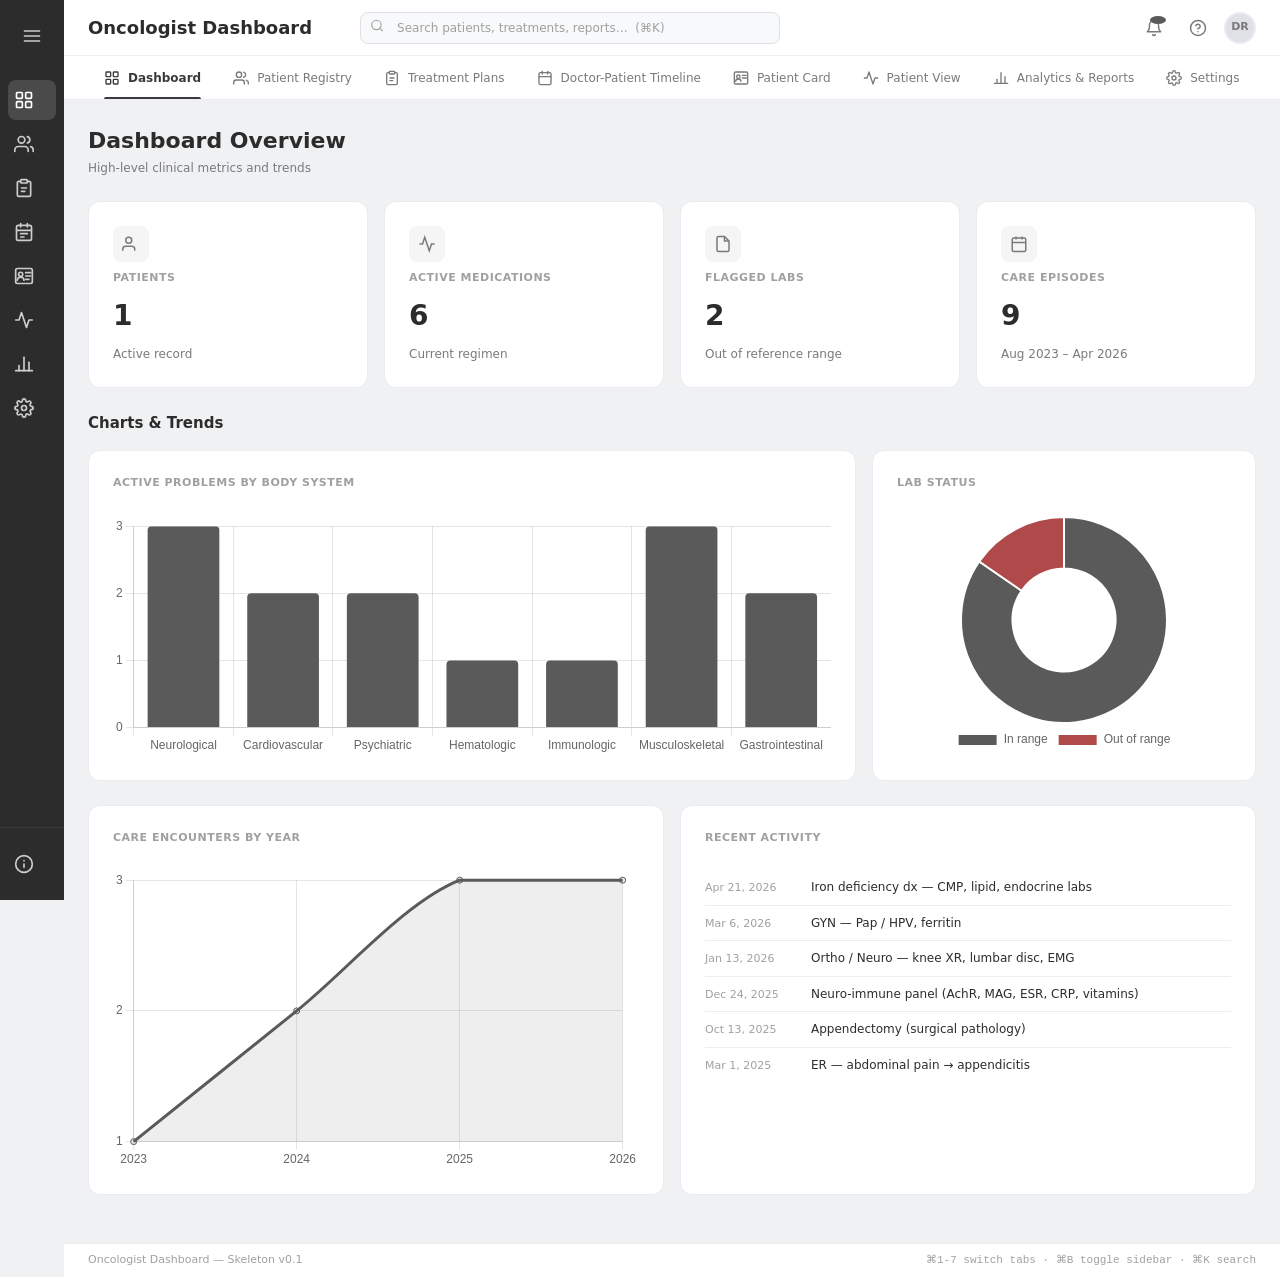
==== commit 47cc1072: "completed version 1.0" ====
--- a/index.html
+++ b/index.html
@@ -1,283 +1,977 @@
 <!DOCTYPE html>
 <html lang="en">
 <head>
-  <meta charset="UTF-8" />
-  <meta name="viewport" content="width=device-width, initial-scale=1.0" />
-  <title>TectoniQ — Clinical Data Timeline Processor</title>
-  <meta name="description" content="Ingest PDF clinical documents and surface structured timelines, keyword frequency maps, and semantic entity classifications powered by AI." />
-  <link rel="preconnect" href="https://fonts.googleapis.com" />
-  <link rel="preconnect" href="https://fonts.gstatic.com" crossorigin />
-  <link href="https://fonts.googleapis.com/css2?family=Inter:wght@300;400;500;600;700;800&display=swap" rel="stylesheet" />
-  <link rel="stylesheet" href="style.css" />
-  <!-- D3.js for visual interactive collapsible tree map -->
-  <script src="https://d3js.org/d3.v7.min.js"></script>
+  <meta charset="UTF-8">
+  <meta name="viewport" content="width=device-width, initial-scale=1.0">
+  <meta name="description" content="Oncologist Dashboard — Clinical data overview, patient management, treatment tracking, and analytics.">
+  <title>Oncologist Dashboard</title>
+  <link rel="stylesheet" href="css/style.css">
 </head>
 <body>
 
-  <!-- ═══════════════════════════════════════════════════════════════
-       TOP NAV BAR
-  ════════════════════════════════════════════════════════════════════ -->
-  <header class="top-nav" id="top-nav">
-    <div class="nav-logo">
-      <div class="logo-mark">T</div>
-      <span class="logo-text">TectoniQ</span>
-    </div>
-    
-    <nav class="nav-links">
-      <a href="#" class="nav-item active" id="nav-upload" data-panel="panel-file-manager">
-        <span class="nav-icon">📁</span>
-        <span>File Manager</span>
+  <!-- ════════════════════════════════════════════════════════
+       SIDEBAR
+       ════════════════════════════════════════════════════════ -->
+  <aside class="sidebar" id="sidebar" aria-label="Main navigation" aria-expanded="false">
+    <button class="sidebar__toggle" id="sidebar-toggle" aria-label="Toggle sidebar" aria-expanded="false">
+      <svg width="20" height="20" viewBox="0 0 24 24" fill="none" stroke="currentColor" stroke-width="2" stroke-linecap="round" stroke-linejoin="round">
+        <line x1="3" y1="6" x2="21" y2="6"/>
+        <line x1="3" y1="12" x2="21" y2="12"/>
+        <line x1="3" y1="18" x2="21" y2="18"/>
+      </svg>
+    </button>
+
+    <nav class="sidebar__nav" aria-label="Module navigation">
+      <!-- Dashboard -->
+      <a class="sidebar__link active" data-tab="dashboard" href="#dashboard" aria-current="page">
+        <span class="sidebar__link-icon">
+          <svg viewBox="0 0 24 24" fill="none" stroke="currentColor" stroke-width="2" stroke-linecap="round" stroke-linejoin="round">
+            <rect x="3" y="3" width="7" height="7" rx="1"/>
+            <rect x="14" y="3" width="7" height="7" rx="1"/>
+            <rect x="3" y="14" width="7" height="7" rx="1"/>
+            <rect x="14" y="14" width="7" height="7" rx="1"/>
+          </svg>
+        </span>
+        <span class="sidebar__link-text">Dashboard</span>
       </a>
-      <a href="#" class="nav-item" id="nav-timeline" data-panel="panel-timeline">
-        <span class="nav-icon">◈</span>
-        <span>Timeline</span>
+
+      <!-- Patient Registry -->
+      <a class="sidebar__link" data-tab="patients" href="#patients">
+        <span class="sidebar__link-icon">
+          <svg viewBox="0 0 24 24" fill="none" stroke="currentColor" stroke-width="2" stroke-linecap="round" stroke-linejoin="round">
+            <path d="M17 21v-2a4 4 0 0 0-4-4H5a4 4 0 0 0-4 4v2"/>
+            <circle cx="9" cy="7" r="4"/>
+            <path d="M23 21v-2a4 4 0 0 0-3-3.87"/>
+            <path d="M16 3.13a4 4 0 0 1 0 7.75"/>
+          </svg>
+        </span>
+        <span class="sidebar__link-text">Patient Registry</span>
       </a>
-      <a href="#" class="nav-item" id="nav-keywords" data-panel="panel-keywords">
-        <span class="nav-icon">◉</span>
-        <span>Keyword Map</span>
+
+      <!-- Treatment Plans -->
+      <a class="sidebar__link" data-tab="treatments" href="#treatments">
+        <span class="sidebar__link-icon">
+          <svg viewBox="0 0 24 24" fill="none" stroke="currentColor" stroke-width="2" stroke-linecap="round" stroke-linejoin="round">
+            <path d="M16 4h2a2 2 0 0 1 2 2v14a2 2 0 0 1-2 2H6a2 2 0 0 1-2-2V6a2 2 0 0 1 2-2h2"/>
+            <rect x="8" y="2" width="8" height="4" rx="1"/>
+            <line x1="9" y1="12" x2="15" y2="12"/>
+            <line x1="9" y1="16" x2="13" y2="16"/>
+          </svg>
+        </span>
+        <span class="sidebar__link-text">Treatment Plans</span>
+      </a>
+
+      <!-- Timeline -->
+      <a class="sidebar__link" data-tab="timeline" href="#timeline">
+        <span class="sidebar__link-icon">
+          <svg viewBox="0 0 24 24" fill="none" stroke="currentColor" stroke-width="2" stroke-linecap="round" stroke-linejoin="round">
+            <rect x="3" y="4" width="18" height="18" rx="2"/>
+            <line x1="16" y1="2" x2="16" y2="6"/>
+            <line x1="8" y1="2" x2="8" y2="6"/>
+            <line x1="3" y1="10" x2="21" y2="10"/>
+            <line x1="8" y1="14" x2="16" y2="14"/>
+            <line x1="8" y1="18" x2="12" y2="18"/>
+          </svg>
+        </span>
+        <span class="sidebar__link-text">Timeline</span>
+      </a>
+
+      <!-- Patient Card -->
+      <a class="sidebar__link" data-tab="patient-card" href="#patient-card">
+        <span class="sidebar__link-icon">
+          <svg viewBox="0 0 24 24" fill="none" stroke="currentColor" stroke-width="2" stroke-linecap="round" stroke-linejoin="round">
+            <rect x="2" y="3" width="20" height="18" rx="2"/>
+            <circle cx="8" cy="10" r="2.5"/>
+            <path d="M12 17c0-2-1.5-3.5-4-3.5S4 15 4 17"/>
+            <line x1="14" y1="8" x2="20" y2="8"/>
+            <line x1="14" y1="12" x2="20" y2="12"/>
+            <line x1="14" y1="16" x2="18" y2="16"/>
+          </svg>
+        </span>
+        <span class="sidebar__link-text">Patient Card</span>
+      </a>
+
+      <!-- Patient View -->
+      <a class="sidebar__link" data-tab="patient-view" href="#patient-view">
+        <span class="sidebar__link-icon">
+          <svg viewBox="0 0 24 24" fill="none" stroke="currentColor" stroke-width="2" stroke-linecap="round" stroke-linejoin="round">
+            <path d="M22 12h-4l-3 9L9 3l-3 9H2"/>
+          </svg>
+        </span>
+        <span class="sidebar__link-text">Patient View</span>
+      </a>
+
+      <!-- Analytics -->
+      <a class="sidebar__link" data-tab="analytics" href="#analytics">
+        <span class="sidebar__link-icon">
+          <svg viewBox="0 0 24 24" fill="none" stroke="currentColor" stroke-width="2" stroke-linecap="round" stroke-linejoin="round">
+            <line x1="18" y1="20" x2="18" y2="10"/>
+            <line x1="12" y1="20" x2="12" y2="4"/>
+            <line x1="6" y1="20" x2="6" y2="14"/>
+            <line x1="2" y1="20" x2="22" y2="20"/>
+          </svg>
+        </span>
+        <span class="sidebar__link-text">Analytics</span>
+      </a>
+
+      <!-- Settings -->
+      <a class="sidebar__link" data-tab="settings" href="#settings">
+        <span class="sidebar__link-icon">
+          <svg viewBox="0 0 24 24" fill="none" stroke="currentColor" stroke-width="2" stroke-linecap="round" stroke-linejoin="round">
+            <circle cx="12" cy="12" r="3"/>
+            <path d="M19.4 15a1.65 1.65 0 0 0 .33 1.82l.06.06a2 2 0 1 1-2.83 2.83l-.06-.06a1.65 1.65 0 0 0-1.82-.33 1.65 1.65 0 0 0-1 1.51V21a2 2 0 0 1-4 0v-.09A1.65 1.65 0 0 0 9 19.4a1.65 1.65 0 0 0-1.82.33l-.06.06a2 2 0 1 1-2.83-2.83l.06-.06A1.65 1.65 0 0 0 4.68 15a1.65 1.65 0 0 0-1.51-1H3a2 2 0 0 1 0-4h.09A1.65 1.65 0 0 0 4.6 9a1.65 1.65 0 0 0-.33-1.82l-.06-.06a2 2 0 1 1 2.83-2.83l.06.06A1.65 1.65 0 0 0 9 4.68a1.65 1.65 0 0 0 1-1.51V3a2 2 0 0 1 4 0v.09a1.65 1.65 0 0 0 1 1.51 1.65 1.65 0 0 0 1.82-.33l.06-.06a2 2 0 1 1 2.83 2.83l-.06.06A1.65 1.65 0 0 0 19.4 9a1.65 1.65 0 0 0 1.51 1H21a2 2 0 0 1 0 4h-.09a1.65 1.65 0 0 0-1.51 1z"/>
+          </svg>
+        </span>
+        <span class="sidebar__link-text">Settings</span>
       </a>
     </nav>
 
-    <div class="nav-footer">
-      <div class="backend-status" id="backend-status">
-        <span class="status-dot" id="status-dot"></span>
-        <span id="status-label">Connecting…</span>
+    <div class="sidebar__spacer"></div>
+
+    <div class="sidebar__footer">
+      <a class="sidebar__link" data-tab="faq" href="#faq" id="sidebar-faq">
+        <span class="sidebar__link-icon">
+          <svg viewBox="0 0 24 24" fill="none" stroke="currentColor" stroke-width="2" stroke-linecap="round" stroke-linejoin="round">
+            <circle cx="12" cy="12" r="10"/>
+            <line x1="12" y1="16" x2="12" y2="12"/>
+            <line x1="12" y1="8" x2="12.01" y2="8"/>
+          </svg>
+        </span>
+        <span class="sidebar__link-text">FAQ / Help</span>
+      </a>
+    </div>
+  </aside>
+
+
+  <!-- ════════════════════════════════════════════════════════
+       HEADER
+       ════════════════════════════════════════════════════════ -->
+  <header class="header" id="header">
+    <h1 class="header__title">Oncologist Dashboard</h1>
+
+    <div class="header__search">
+      <span class="header__search-icon">
+        <svg width="14" height="14" viewBox="0 0 24 24" fill="none" stroke="currentColor" stroke-width="2" stroke-linecap="round" stroke-linejoin="round">
+          <circle cx="11" cy="11" r="8"/>
+          <line x1="21" y1="21" x2="16.65" y2="16.65"/>
+        </svg>
+      </span>
+      <input
+        class="header__search-input"
+        id="global-search"
+        type="search"
+        placeholder="Search patients, treatments, reports…  (⌘K)"
+        aria-label="Global search"
+      >
+    </div>
+
+    <div class="header__actions">
+      <!-- Notifications -->
+      <div class="dropdown-container">
+        <button class="header__btn" id="btn-notifications" aria-label="Notifications" aria-expanded="false" aria-haspopup="true">
+          <svg width="18" height="18" viewBox="0 0 24 24" fill="none" stroke="currentColor" stroke-width="2" stroke-linecap="round" stroke-linejoin="round">
+            <path d="M18 8A6 6 0 0 0 6 8c0 7-3 9-3 9h18s-3-2-3-9"/>
+            <path d="M13.73 21a2 2 0 0 1-3.46 0"/>
+          </svg>
+          <span class="badge" id="notifications-badge"></span>
+        </button>
+        <div class="dropdown-menu dropdown-menu--right" id="dropdown-notifications" role="menu" aria-hidden="true">
+          <div class="dropdown-menu__header">
+            <h4 class="dropdown-menu__title">Notifications</h4>
+            <button class="dropdown-menu__action-btn" id="btn-clear-notifications">Clear all</button>
+          </div>
+          <div class="dropdown-menu__content" id="notifications-list">
+            <!-- Dynamic Notifications loaded via JS -->
+          </div>
+        </div>
+      </div>
+
+      <!-- Help -->
+      <button class="header__btn" id="btn-help" aria-label="Help" title="FAQ & Help">
+        <svg width="18" height="18" viewBox="0 0 24 24" fill="none" stroke="currentColor" stroke-width="2" stroke-linecap="round" stroke-linejoin="round">
+          <circle cx="12" cy="12" r="10"/>
+          <path d="M9.09 9a3 3 0 0 1 5.83 1c0 2-3 3-3 3"/>
+          <line x1="12" y1="17" x2="12.01" y2="17"/>
+        </svg>
+      </button>
+
+      <!-- User Profile -->
+      <div class="dropdown-container">
+        <div class="header__avatar" id="user-avatar" aria-label="User profile" aria-expanded="false" aria-haspopup="true" tabindex="0">
+          DR
+        </div>
+        <div class="dropdown-menu dropdown-menu--right" id="dropdown-profile" role="menu" aria-hidden="true" style="width: 200px;">
+          <div class="dropdown-menu__header dropdown-menu__header--profile">
+            <div class="profile-info">
+              <span class="profile-info__name">Dr. David Ross</span>
+              <span class="profile-info__role">Medical Oncologist</span>
+              <span class="profile-info__email">d.ross@tectoniq.health</span>
+            </div>
+          </div>
+          <div class="dropdown-menu__content">
+            <button class="dropdown-item" id="profile-btn-view" role="menuitem">
+              <svg width="14" height="14" viewBox="0 0 24 24" fill="none" stroke="currentColor" stroke-width="2" stroke-linecap="round" stroke-linejoin="round"><path d="M20 21v-2a4 4 0 0 0-4-4H8a4 4 0 0 0-4 4v2"/><circle cx="12" cy="7" r="4"/></svg>
+              Profile
+            </button>
+            <button class="dropdown-item" id="profile-btn-logout" role="menuitem" style="color: #d9534f;">
+              <svg width="14" height="14" viewBox="0 0 24 24" fill="none" stroke="currentColor" stroke-width="2" stroke-linecap="round" stroke-linejoin="round"><path d="M9 21H5a2 2 0 0 1-2-2V5a2 2 0 0 1 2-2h4"/><polyline points="16 17 21 12 16 7"/><line x1="21" y1="12" x2="9" y2="12"/></svg>
+              Logout
+            </button>
+          </div>
+        </div>
       </div>
     </div>
   </header>
 
-  <!-- ═══════════════════════════════════════════════════════════════
+
+  <!-- ════════════════════════════════════════════════════════
        MAIN CONTENT
-  ════════════════════════════════════════════════════════════════════ -->
-  <main class="main" id="main-content">
-
-    <!-- TOP STATS BANNER -->
-    <header class="top-banner" id="top-banner">
-      <div class="banner-left">
-        <h1 class="banner-title">Clinical Data Timeline Processor</h1>
-        <p class="banner-subtitle" id="banner-subtitle">Upload a PDF to begin analysis</p>
+       ════════════════════════════════════════════════════════ -->
+  <main class="main" id="main">
+
+    <!-- ── TAB BAR ──────────────────────────────────────────── -->
+    <nav class="tab-bar" role="tablist" aria-label="Module tabs">
+      <button class="tab-btn active" data-tab="dashboard" role="tab" aria-selected="true" aria-controls="panel-dashboard" id="tab-dashboard">
+        <span class="tab-btn__icon">
+          <svg viewBox="0 0 24 24" fill="none" stroke="currentColor" stroke-width="2" stroke-linecap="round" stroke-linejoin="round">
+            <rect x="3" y="3" width="7" height="7" rx="1"/>
+            <rect x="14" y="3" width="7" height="7" rx="1"/>
+            <rect x="3" y="14" width="7" height="7" rx="1"/>
+            <rect x="14" y="14" width="7" height="7" rx="1"/>
+          </svg>
+        </span>
+        Dashboard
+      </button>
+
+      <button class="tab-btn" data-tab="patients" role="tab" aria-selected="false" aria-controls="panel-patients" id="tab-patients">
+        <span class="tab-btn__icon">
+          <svg viewBox="0 0 24 24" fill="none" stroke="currentColor" stroke-width="2" stroke-linecap="round" stroke-linejoin="round">
+            <path d="M17 21v-2a4 4 0 0 0-4-4H5a4 4 0 0 0-4 4v2"/>
+            <circle cx="9" cy="7" r="4"/>
+            <path d="M23 21v-2a4 4 0 0 0-3-3.87"/>
+            <path d="M16 3.13a4 4 0 0 1 0 7.75"/>
+          </svg>
+        </span>
+        Patient Registry
+      </button>
+
+      <button class="tab-btn" data-tab="treatments" role="tab" aria-selected="false" aria-controls="panel-treatments" id="tab-treatments">
+        <span class="tab-btn__icon">
+          <svg viewBox="0 0 24 24" fill="none" stroke="currentColor" stroke-width="2" stroke-linecap="round" stroke-linejoin="round">
+            <path d="M16 4h2a2 2 0 0 1 2 2v14a2 2 0 0 1-2 2H6a2 2 0 0 1-2-2V6a2 2 0 0 1 2-2h2"/>
+            <rect x="8" y="2" width="8" height="4" rx="1"/>
+            <line x1="9" y1="12" x2="15" y2="12"/>
+            <line x1="9" y1="16" x2="13" y2="16"/>
+          </svg>
+        </span>
+        Treatment Plans
+      </button>
+
+      <button class="tab-btn" data-tab="timeline" role="tab" aria-selected="false" aria-controls="panel-timeline" id="tab-timeline">
+        <span class="tab-btn__icon">
+          <svg viewBox="0 0 24 24" fill="none" stroke="currentColor" stroke-width="2" stroke-linecap="round" stroke-linejoin="round">
+            <rect x="3" y="4" width="18" height="18" rx="2"/>
+            <line x1="16" y1="2" x2="16" y2="6"/>
+            <line x1="8" y1="2" x2="8" y2="6"/>
+            <line x1="3" y1="10" x2="21" y2="10"/>
+          </svg>
+        </span>
+        Doctor-Patient Timeline
+      </button>
+
+      <button class="tab-btn" data-tab="patient-card" role="tab" aria-selected="false" aria-controls="panel-patient-card" id="tab-patient-card">
+        <span class="tab-btn__icon">
+          <svg viewBox="0 0 24 24" fill="none" stroke="currentColor" stroke-width="2" stroke-linecap="round" stroke-linejoin="round">
+            <rect x="2" y="3" width="20" height="18" rx="2"/>
+            <circle cx="8" cy="10" r="2.5"/>
+            <path d="M12 17c0-2-1.5-3.5-4-3.5S4 15 4 17"/>
+            <line x1="14" y1="8" x2="20" y2="8"/>
+            <line x1="14" y1="12" x2="20" y2="12"/>
+          </svg>
+        </span>
+        Patient Card
+      </button>
+
+      <button class="tab-btn" data-tab="patient-view" role="tab" aria-selected="false" aria-controls="panel-patient-view" id="tab-patient-view">
+        <span class="tab-btn__icon">
+          <svg viewBox="0 0 24 24" fill="none" stroke="currentColor" stroke-width="2" stroke-linecap="round" stroke-linejoin="round">
+            <path d="M22 12h-4l-3 9L9 3l-3 9H2"/>
+          </svg>
+        </span>
+        Patient View
+      </button>
+
+      <button class="tab-btn" data-tab="analytics" role="tab" aria-selected="false" aria-controls="panel-analytics" id="tab-analytics">
+        <span class="tab-btn__icon">
+          <svg viewBox="0 0 24 24" fill="none" stroke="currentColor" stroke-width="2" stroke-linecap="round" stroke-linejoin="round">
+            <line x1="18" y1="20" x2="18" y2="10"/>
+            <line x1="12" y1="20" x2="12" y2="4"/>
+            <line x1="6" y1="20" x2="6" y2="14"/>
+            <line x1="2" y1="20" x2="22" y2="20"/>
+          </svg>
+        </span>
+        Analytics &amp; Reports
+      </button>
+
+      <button class="tab-btn" data-tab="settings" role="tab" aria-selected="false" aria-controls="panel-settings" id="tab-settings">
+        <span class="tab-btn__icon">
+          <svg viewBox="0 0 24 24" fill="none" stroke="currentColor" stroke-width="2" stroke-linecap="round" stroke-linejoin="round">
+            <circle cx="12" cy="12" r="3"/>
+            <path d="M19.4 15a1.65 1.65 0 0 0 .33 1.82l.06.06a2 2 0 1 1-2.83 2.83l-.06-.06a1.65 1.65 0 0 0-1.82-.33 1.65 1.65 0 0 0-1 1.51V21a2 2 0 0 1-4 0v-.09A1.65 1.65 0 0 0 9 19.4a1.65 1.65 0 0 0-1.82.33l-.06.06a2 2 0 1 1-2.83-2.83l.06-.06A1.65 1.65 0 0 0 4.68 15a1.65 1.65 0 0 0-1.51-1H3a2 2 0 0 1 0-4h.09A1.65 1.65 0 0 0 4.6 9a1.65 1.65 0 0 0-.33-1.82l-.06-.06a2 2 0 1 1 2.83-2.83l.06.06A1.65 1.65 0 0 0 9 4.68a1.65 1.65 0 0 0 1-1.51V3a2 2 0 0 1 4 0v.09a1.65 1.65 0 0 0 1 1.51 1.65 1.65 0 0 0 1.82-.33l.06-.06a2 2 0 1 1 2.83 2.83l-.06.06A1.65 1.65 0 0 0 19.4 9a1.65 1.65 0 0 0 1.51 1H21a2 2 0 0 1 0 4h-.09a1.65 1.65 0 0 0-1.51 1z"/>
+          </svg>
+        </span>
+        Settings
+      </button>
+    </nav>
+
+
+    <!-- ── TAB PANELS ───────────────────────────────────────── -->
+    <div class="tab-panels">
+
+      <!-- ─── 1. DASHBOARD OVERVIEW ─────────────────────────── -->
+      <section class="tab-panel active" id="panel-dashboard" role="tabpanel" aria-labelledby="tab-dashboard" aria-hidden="false">
+        <div class="panel-header">
+          <div>
+            <h2 class="panel-header__title">Dashboard Overview</h2>
+            <p class="panel-header__subtitle">High-level clinical metrics and trends</p>
+          </div>
+        </div>
+
+        <!-- KPI Row -->
+        <div class="placeholder-grid placeholder-grid--4 mb-lg">
+          <div class="kpi-card">
+            <div class="kpi-card__icon">
+              <svg viewBox="0 0 24 24" fill="none" stroke="currentColor" stroke-width="2"><path d="M17 21v-2a4 4 0 0 0-4-4H5a4 4 0 0 0-4 4v2"/><circle cx="9" cy="7" r="4"/></svg>
+            </div>
+            <span class="kpi-card__label">Patients</span>
+            <span class="kpi-card__value" id="kpi-total-patients">—</span>
+            <span class="kpi-card__change">Active record</span>
+          </div>
+          <div class="kpi-card">
+            <div class="kpi-card__icon">
+              <svg viewBox="0 0 24 24" fill="none" stroke="currentColor" stroke-width="2"><polyline points="22 12 18 12 15 21 9 3 6 12 2 12"/></svg>
+            </div>
+            <span class="kpi-card__label">Active Medications</span>
+            <span class="kpi-card__value" id="kpi-active-treatments">—</span>
+            <span class="kpi-card__change">Current regimen</span>
+          </div>
+          <div class="kpi-card">
+            <div class="kpi-card__icon">
+              <svg viewBox="0 0 24 24" fill="none" stroke="currentColor" stroke-width="2"><path d="M14 2H6a2 2 0 0 0-2 2v16a2 2 0 0 0 2 2h12a2 2 0 0 0 2-2V8z"/><polyline points="14 2 14 8 20 8"/></svg>
+            </div>
+            <span class="kpi-card__label">Flagged Labs</span>
+            <span class="kpi-card__value" id="kpi-pending-results">—</span>
+            <span class="kpi-card__change">Out of reference range</span>
+          </div>
+          <div class="kpi-card">
+            <div class="kpi-card__icon">
+              <svg viewBox="0 0 24 24" fill="none" stroke="currentColor" stroke-width="2"><rect x="3" y="4" width="18" height="18" rx="2"/><line x1="16" y1="2" x2="16" y2="6"/><line x1="8" y1="2" x2="8" y2="6"/><line x1="3" y1="10" x2="21" y2="10"/></svg>
+            </div>
+            <span class="kpi-card__label">Care Episodes</span>
+            <span class="kpi-card__value" id="kpi-appointments">—</span>
+            <span class="kpi-card__change">Aug 2023 – Apr 2026</span>
+          </div>
+        </div>
+
+        <!-- Charts Row -->
+        <h3 class="section-label">Charts &amp; Trends</h3>
+        <div class="placeholder-grid placeholder-grid--2-1 mb-lg">
+          <div class="placeholder-card">
+            <span class="placeholder-card__label">Active Problems by Body System</span>
+            <div class="pv-chart-wrap pv-chart-wrap--sm"><canvas id="chart-problems"></canvas></div>
+          </div>
+          <div class="placeholder-card">
+            <span class="placeholder-card__label">Lab Status</span>
+            <div class="pv-chart-wrap pv-chart-wrap--sm"><canvas id="chart-labstatus"></canvas></div>
+          </div>
+        </div>
+
+        <div class="placeholder-grid placeholder-grid--2 mb-lg">
+          <div class="placeholder-card">
+            <span class="placeholder-card__label">Care Encounters by Year</span>
+            <div class="pv-chart-wrap pv-chart-wrap--md"><canvas id="chart-encounters"></canvas></div>
+          </div>
+          <div class="placeholder-card">
+            <span class="placeholder-card__label">Recent Activity</span>
+            <div class="pv-activity" id="dash-activity"></div>
+          </div>
+        </div>
+      </section>
+
+
+      <!-- ─── 2. PATIENT REGISTRY ───────────────────────────── -->
+      <section class="tab-panel" id="panel-patients" role="tabpanel" aria-labelledby="tab-patients" aria-hidden="true">
+        <div class="panel-header">
+          <div>
+            <h2 class="panel-header__title">Patient Registry</h2>
+            <p class="panel-header__subtitle">Browse, search, and filter all patients</p>
+          </div>
+          <div class="panel-header__actions">
+            <button class="filter-bar__btn">+ Add Patient</button>
+          </div>
+        </div>
+
+        <!-- Filters -->
+        <div class="filter-bar">
+          <input class="filter-bar__input" type="text" placeholder="Search by name, MRN, or diagnosis…" aria-label="Search patients">
+          <select class="filter-bar__select" aria-label="Filter by stage">
+            <option value="">All Stages</option>
+            <option>Stage I</option>
+            <option>Stage II</option>
+            <option>Stage III</option>
+            <option>Stage IV</option>
+          </select>
+          <select class="filter-bar__select" aria-label="Filter by disease">
+            <option value="">All Diseases</option>
+            <option>Breast Cancer</option>
+            <option>Lung Cancer</option>
+            <option>Leukemia</option>
+            <option>Lymphoma</option>
+          </select>
+          <select class="filter-bar__select" aria-label="Filter by doctor">
+            <option value="">All Doctors</option>
+          </select>
+          <button class="filter-bar__btn">Apply Filters</button>
+        </div>
+
+        <!-- Patient Table -->
+        <div class="data-table-wrap">
+          <table class="data-table" id="patient-table">
+            <thead>
+              <tr>
+                <th>#</th>
+                <th>Patient Name</th>
+                <th>MRN</th>
+                <th>Age / Sex</th>
+                <th>Primary Diagnosis</th>
+                <th>Stage</th>
+                <th>Doctor</th>
+                <th>Therapy</th>
+                <th>First Visit</th>
+                <th>Status</th>
+              </tr>
+            </thead>
+            <tbody id="registry-tbody"></tbody>
+          </table>
+        </div>
+      </section>
+
+
+      <!-- ─── 3. TREATMENT PLANS ────────────────────────────── -->
+      <section class="tab-panel" id="panel-treatments" role="tabpanel" aria-labelledby="tab-treatments" aria-hidden="true">
+        <div class="panel-header">
+          <div>
+            <h2 class="panel-header__title">Care &amp; Medication Plans</h2>
+            <p class="panel-header__subtitle">Active medications and completed procedures</p>
+          </div>
+          <div class="panel-header__actions">
+            <button class="filter-bar__btn">+ New Plan</button>
+          </div>
+        </div>
+
+        <!-- Treatment summary cards -->
+        <div class="placeholder-grid placeholder-grid--3 mb-lg">
+          <div class="kpi-card">
+            <span class="kpi-card__label">Active Medications</span>
+            <span class="kpi-card__value" id="tx-active">—</span>
+            <span class="kpi-card__change">Currently ongoing</span>
+          </div>
+          <div class="kpi-card">
+            <span class="kpi-card__label">Completed Procedures</span>
+            <span class="kpi-card__value" id="tx-completed">—</span>
+            <span class="kpi-card__change">Finished</span>
+          </div>
+          <div class="kpi-card">
+            <span class="kpi-card__label">Scheduled</span>
+            <span class="kpi-card__value" id="tx-scheduled">—</span>
+            <span class="kpi-card__change">Upcoming start dates</span>
+          </div>
+        </div>
+
+        <!-- Treatment List Table -->
+        <div class="data-table-wrap">
+          <table class="data-table" id="treatment-table">
+            <thead>
+              <tr>
+                <th>Plan ID</th>
+                <th>Patient</th>
+                <th>Type</th>
+                <th>Name / Protocol</th>
+                <th>Start Date</th>
+                <th>End Date</th>
+                <th>Dose / Cycles</th>
+                <th>Status</th>
+              </tr>
+            </thead>
+            <tbody id="treatments-tbody"></tbody>
+          </table>
+        </div>
+      </section>
+
+
+      <!-- ─── 4. DOCTOR-PATIENT TIMELINE ────────────────────── -->
+      <section class="tab-panel" id="panel-timeline" role="tabpanel" aria-labelledby="tab-timeline" aria-hidden="true">
+        <div class="panel-header">
+          <div>
+            <h2 class="panel-header__title">Care Timeline</h2>
+            <p class="panel-header__subtitle">Clinical episodes across the patient's record (2023–2026)</p>
+          </div>
+        </div>
+
+        <!-- Legend -->
+        <div class="timeline-legend">
+          <div class="timeline-legend__item">
+            <span class="timeline-legend__swatch" style="background:#4a4a4a;"></span>
+            Inpatient
+          </div>
+          <div class="timeline-legend__item">
+            <span class="timeline-legend__swatch" style="background:#d0d0d0;"></span>
+            Outpatient
+          </div>
+          <div class="timeline-legend__item">
+            <span class="timeline-legend__swatch" style="background:#5e5e5e;"></span>
+            Surgical Procedure
+          </div>
+          <div class="timeline-legend__item">
+            <span class="timeline-legend__swatch" style="background:#c4c4c4;"></span>
+            Imaging / Diagnostic
+          </div>
+        </div>
+
+        <!-- Timeline rows (populated by dashboard.js) -->
+        <div class="timeline-rows" id="timeline-rows"></div>
+        <div class="timeline-axis" id="timeline-axis"></div>
+      </section>
+
+
+      <!-- ─── 5. PATIENT CARD ───────────────────────────────── -->
+      <section class="tab-panel" id="panel-patient-card" role="tabpanel" aria-labelledby="tab-patient-card" aria-hidden="true">
+        <div class="panel-header">
+          <div>
+            <h2 class="panel-header__title">Patient Card</h2>
+            <p class="panel-header__subtitle">Individual patient detail view</p>
+          </div>
+        </div>
+
+        <!-- Patient Header Card -->
+        <div class="patient-header">
+          <div class="patient-header__avatar" id="pc-avatar">?</div>
+          <div class="patient-header__info">
+            <span class="patient-header__name" id="pc-name">Loading…</span>
+            <span class="patient-header__detail" id="pc-line1">—</span>
+            <span class="patient-header__detail" id="pc-line2">—</span>
+            <span class="patient-header__detail" id="pc-line3">—</span>
+            <span class="patient-header__detail" id="pc-line4">—</span>
+          </div>
+          <div>
+            <span class="badge badge--active">Active</span>
+          </div>
+        </div>
+
+        <!-- Patient detail sections -->
+        <div class="placeholder-grid placeholder-grid--2 mb-lg">
+          <div class="placeholder-card">
+            <span class="placeholder-card__label">Diagnosis &amp; Condition History</span>
+            <div class="pv-scroll-list" id="pc-history"></div>
+          </div>
+          <div class="placeholder-card">
+            <span class="placeholder-card__label">Active Problems by Body System</span>
+            <div class="pv-chart-wrap pv-chart-wrap--md"><canvas id="chart-pc-systems"></canvas></div>
+          </div>
+        </div>
+
+        <div class="placeholder-grid placeholder-grid--1-2 mb-lg">
+          <div class="placeholder-card">
+            <span class="placeholder-card__label">Care Team / Referral Network</span>
+            <div class="pv-scroll-list" id="pc-network"></div>
+          </div>
+          <div class="placeholder-card">
+            <span class="placeholder-card__label">Summary</span>
+            <div class="placeholder-card__zone placeholder-card__zone--sm" style="border:none; justify-content:flex-start; color:var(--color-text-muted);">
+              Care record spans Aug 2023 – Apr 2026 across Neurology, GI, Rheumatology, Surgery, and Internal Medicine at Weill Cornell / NewYork-Presbyterian.
+            </div>
+          </div>
+        </div>
+
+        <!-- Admissions sub-table -->
+        <h3 class="section-label">Care Episodes</h3>
+        <div class="data-table-wrap">
+          <table class="data-table">
+            <thead>
+              <tr>
+                <th>Start</th>
+                <th>End</th>
+                <th>Episode</th>
+                <th>Risk Level</th>
+                <th>Cost</th>
+                <th>Phase</th>
+                <th>Doctor</th>
+                <th>Specialty</th>
+              </tr>
+            </thead>
+            <tbody id="pc-admissions"></tbody>
+          </table>
+        </div>
+      </section>
+
+
+      <!-- ─── 6. PATIENT VIEW (live demo data) ─────────────── -->
+      <section class="tab-panel" id="panel-patient-view" role="tabpanel" aria-labelledby="tab-patient-view" aria-hidden="true">
+        <div class="panel-header">
+          <div>
+            <h2 class="panel-header__title">Patient View</h2>
+            <p class="panel-header__subtitle">Live summary built from imported health record</p>
+          </div>
+          <div class="panel-header__actions">
+            <span class="badge badge--active">Active</span>
+          </div>
+        </div>
+
+        <!-- Patient header (populated by JS) -->
+        <div class="patient-header" id="pv-header">
+          <div class="patient-header__avatar" id="pv-avatar">—</div>
+          <div class="patient-header__info" id="pv-info">
+            <span class="patient-header__name">Loading…</span>
+          </div>
+          <div id="pv-allergies"></div>
+        </div>
+
+        <!-- Active conditions -->
+        <h3 class="section-label">Active Conditions</h3>
+        <div class="pv-chip-row" id="pv-conditions"></div>
+
+        <!-- Current medications -->
+        <h3 class="section-label mt-lg">Current Medications</h3>
+        <div class="pv-med-grid" id="pv-medications"></div>
+
+        <!-- Lab results -->
+        <h3 class="section-label mt-lg">Lab Results — Value vs Reference Range</h3>
+        <div class="placeholder-card">
+          <span class="placeholder-card__label">Most recent values · out-of-range flagged</span>
+          <div class="pv-chart-wrap">
+            <canvas id="pv-lab-chart"></canvas>
+          </div>
+        </div>
+
+        <!-- Resolved conditions (collapsible) -->
+        <details class="pv-details mt-lg">
+          <summary class="pv-details__summary">Resolved Conditions</summary>
+          <div class="pv-chip-row mt-md" id="pv-resolved"></div>
+        </details>
+      </section>
+
+
+      <!-- ─── 7. ANALYTICS & REPORTS ────────────────────────── -->
+      <section class="tab-panel" id="panel-analytics" role="tabpanel" aria-labelledby="tab-analytics" aria-hidden="true">
+        <div class="panel-header">
+          <div>
+            <h2 class="panel-header__title">Analytics &amp; Reports</h2>
+            <p class="panel-header__subtitle">Insights across this patient's record</p>
+          </div>
+          <div class="panel-header__actions">
+            <select class="filter-bar__select" aria-label="Date range">
+              <option>All Time</option>
+              <option>Year to Date</option>
+              <option>Last Quarter</option>
+            </select>
+            <button class="filter-bar__btn">Export Report</button>
+          </div>
+        </div>
+
+        <!-- Analytics KPIs -->
+        <div class="placeholder-grid placeholder-grid--4 mb-lg">
+          <div class="kpi-card">
+            <span class="kpi-card__label">Survival Rate</span>
+            <span class="kpi-card__value" id="an-survival">—</span>
+            <span class="kpi-card__change">Not applicable</span>
+          </div>
+          <div class="kpi-card">
+            <span class="kpi-card__label">Record Span</span>
+            <span class="kpi-card__value" id="an-duration">—</span>
+            <span class="kpi-card__change">First → last visit</span>
+          </div>
+          <div class="kpi-card">
+            <span class="kpi-card__label">Inpatient Episodes</span>
+            <span class="kpi-card__value" id="an-readmission">—</span>
+            <span class="kpi-card__change">Admissions on record</span>
+          </div>
+          <div class="kpi-card">
+            <span class="kpi-card__label">Lab Results On File</span>
+            <span class="kpi-card__value" id="an-cost">—</span>
+            <span class="kpi-card__change">Total observations</span>
+          </div>
+        </div>
+
+        <!-- Chart Grid -->
+        <div class="placeholder-grid placeholder-grid--2 mb-lg">
+          <div class="placeholder-card">
+            <span class="placeholder-card__label">Lab Values — Position in Reference Range</span>
+            <div class="pv-chart-wrap pv-chart-wrap--md"><canvas id="chart-an-labs"></canvas></div>
+          </div>
+          <div class="placeholder-card">
+            <span class="placeholder-card__label">Problems by Body System</span>
+            <div class="pv-chart-wrap pv-chart-wrap--md"><canvas id="chart-an-demo"></canvas></div>
+          </div>
+        </div>
+
+        <div class="placeholder-grid placeholder-grid--2 mb-lg">
+          <div class="placeholder-card">
+            <span class="placeholder-card__label">Care Encounters by Year</span>
+            <div class="pv-chart-wrap pv-chart-wrap--md"><canvas id="chart-an-trend"></canvas></div>
+          </div>
+          <div class="placeholder-card">
+            <span class="placeholder-card__label">New Diagnoses by Year</span>
+            <div class="pv-chart-wrap pv-chart-wrap--md"><canvas id="chart-an-cost"></canvas></div>
+          </div>
+        </div>
+      </section>
+
+
+      <!-- ─── 7. SETTINGS ──────────────────────────────────── -->
+      <section class="tab-panel" id="panel-settings" role="tabpanel" aria-labelledby="tab-settings" aria-hidden="true">
+        <div class="panel-header">
+          <div>
+            <h2 class="panel-header__title">Settings</h2>
+            <p class="panel-header__subtitle">Dashboard configuration and preferences</p>
+          </div>
+        </div>
+
+        <!-- User Profile -->
+        <div class="settings-group">
+          <h3 class="settings-group__title">User Profile</h3>
+          <div class="settings-row">
+            <div>
+              <div class="settings-row__label">Display Name</div>
+              <div class="settings-row__desc">Your name as shown across the dashboard</div>
+            </div>
+            <span class="settings-row__control">— Not configured —</span>
+          </div>
+          <div class="settings-row">
+            <div>
+              <div class="settings-row__label">Role / Specialty</div>
+              <div class="settings-row__desc">Medical oncologist, hematologist, etc.</div>
+            </div>
+            <span class="settings-row__control">— Not configured —</span>
+          </div>
+          <div class="settings-row">
+            <div>
+              <div class="settings-row__label">Email</div>
+              <div class="settings-row__desc">Used for notifications and report delivery</div>
+            </div>
+            <span class="settings-row__control">— Not configured —</span>
+          </div>
+        </div>
+
+        <!-- Notification Preferences -->
+        <div class="settings-group">
+          <h3 class="settings-group__title">Notification Preferences</h3>
+          <div class="settings-row">
+            <div>
+              <div class="settings-row__label">New Patient Alerts</div>
+              <div class="settings-row__desc">Notify when a new patient is added to your roster</div>
+            </div>
+            <span class="settings-row__control">Toggle placeholder</span>
+          </div>
+          <div class="settings-row">
+            <div>
+              <div class="settings-row__label">Treatment Milestone Alerts</div>
+              <div class="settings-row__desc">Notify on cycle completions and treatment changes</div>
+            </div>
+            <span class="settings-row__control">Toggle placeholder</span>
+          </div>
+          <div class="settings-row">
+            <div>
+              <div class="settings-row__label">Lab Result Alerts</div>
+              <div class="settings-row__desc">Notify when critical lab results are available</div>
+            </div>
+            <span class="settings-row__control">Toggle placeholder</span>
+          </div>
+        </div>
+
+        <!-- Data Source Configuration -->
+        <div class="settings-group">
+          <h3 class="settings-group__title">Data Source Configuration</h3>
+          <div class="settings-row">
+            <div>
+              <div class="settings-row__label">FHIR Endpoint</div>
+              <div class="settings-row__desc">URL for FHIR-compliant data source (e.g., TectoniQ pipeline)</div>
+            </div>
+            <span class="settings-row__control">— Not configured —</span>
+          </div>
+          <div class="settings-row">
+            <div>
+              <div class="settings-row__label">Refresh Interval</div>
+              <div class="settings-row__desc">How often to poll for updated patient data</div>
+            </div>
+            <span class="settings-row__control">— 5 minutes —</span>
+          </div>
+        </div>
+
+        <!-- Display Preferences -->
+        <div class="settings-group">
+          <h3 class="settings-group__title">Display Preferences</h3>
+          <div class="settings-row">
+            <div>
+              <div class="settings-row__label">Theme Color</div>
+              <div class="settings-row__desc">Primary color scheme for the dashboard</div>
+            </div>
+            <span class="settings-row__control">🎨 To be configured</span>
+          </div>
+          <div class="settings-row">
+            <div>
+              <div class="settings-row__label">Font Family</div>
+              <div class="settings-row__desc">Typography used across all modules</div>
+            </div>
+            <span class="settings-row__control">🔤 To be configured</span>
+          </div>
+          <div class="settings-row">
+            <div>
+              <div class="settings-row__label">Dark Mode</div>
+              <div class="settings-row__desc">Switch between light and dark themes</div>
+            </div>
+            <span class="settings-row__control">Toggle placeholder</span>
+          </div>
+        </div>
+      </section>
+
+      <!-- ─── 8. FAQ & HELP ────────────────────────────────── -->
+      <section class="tab-panel" id="panel-faq" role="tabpanel" aria-labelledby="tab-faq" aria-hidden="true">
+        <div class="panel-header">
+          <div>
+            <h2 class="panel-header__title">Frequently Asked Questions</h2>
+            <p class="panel-header__subtitle">Answers to common questions about treatment, tracking, and clinical data</p>
+          </div>
+        </div>
+
+        <div class="faq-container">
+          <div class="faq-item">
+            <button class="faq-question">
+              <span>What is a treatment regimen and how is it structured?</span>
+              <svg class="faq-icon" width="16" height="16" viewBox="0 0 24 24" fill="none" stroke="currentColor" stroke-width="2"><polyline points="6 9 12 15 18 9"/></svg>
+            </button>
+            <div class="faq-answer">
+              <p>A treatment regimen is a prescribed course of medical treatment (e.g., chemotherapy, immunotherapy, or radiation) detailed by specific cycles, drugs, dosages, and intervals. On the **Treatment Plans** tab, you can view the active protocols, start/end dates, and completion status of each cycle.</p>
+            </div>
+          </div>
+
+          <div class="faq-item">
+            <button class="faq-question">
+              <span>How do I read the Doctor-Patient Timeline?</span>
+              <svg class="faq-icon" width="16" height="16" viewBox="0 0 24 24" fill="none" stroke="currentColor" stroke-width="2"><polyline points="6 9 12 15 18 9"/></svg>
+            </button>
+            <div class="faq-answer">
+              <p>The timeline is a Gantt-style visualization showing treatment durations across different patients. Color-coded tracks indicate the type of active treatment (e.g., dark grey for Chemotherapy, light grey for Immunotherapy). It helps clinicians quickly track overlapping cycles, upcoming scans (MRI/CT), or inpatient stays.</p>
+            </div>
+          </div>
+
+          <div class="faq-item">
+            <button class="faq-question">
+              <span>What do the different cancer stages (Stage I - IV) signify?</span>
+              <svg class="faq-icon" width="16" height="16" viewBox="0 0 24 24" fill="none" stroke="currentColor" stroke-width="2"><polyline points="6 9 12 15 18 9"/></svg>
+            </button>
+            <div class="faq-answer">
+              <p>Cancer staging describes the size of the tumor and how far it has spread:
+                <ul>
+                  <li><strong>Stage I:</strong> Small and localized to a single area.</li>
+                  <li><strong>Stage II & III:</strong> Larger tumors that have grown into nearby tissues or lymph nodes.</li>
+                  <li><strong>Stage IV:</strong> Advanced cancer that has metastasized (spread) to distant organs or parts of the body.</li>
+                </ul>
+              </p>
+            </div>
+          </div>
+
+          <div class="faq-item">
+            <button class="faq-question">
+              <span>How is my clinical data processed and secure?</span>
+              <svg class="faq-icon" width="16" height="16" viewBox="0 0 24 24" fill="none" stroke="currentColor" stroke-width="2"><polyline points="6 9 12 15 18 9"/></svg>
+            </button>
+            <div class="faq-answer">
+              <p>Your records are processed using the TectoniQ secure backend pipeline, converting unstructured clinical notes into structured FHIR-compliant formats. The system enforces HIPAA-compliant protocols, ensuring all patient-identifiable information (PII) is encrypted and accessible only to authorized medical staff.</p>
+            </div>
+          </div>
+
+          <div class="faq-item">
+            <button class="faq-question">
+              <span>Who should I contact if a patient experiences critical side effects?</span>
+              <svg class="faq-icon" width="16" height="16" viewBox="0 0 24 24" fill="none" stroke="currentColor" stroke-width="2"><polyline points="6 9 12 15 18 9"/></svg>
+            </button>
+            <div class="faq-answer">
+              <p>For critical alerts (such as severe hematological toxicity, high fevers, or severe pain), contact the oncology triage desk immediately at <strong>x4900</strong> or page the attending oncologist. Patient records are marked with risk levels to help identify high-risk cases.</p>
+            </div>
+          </div>
+        </div>
+      </section>
+
+    </div><!-- /.tab-panels -->
+  </main>
+
+
+  <!-- ════════════════════════════════════════════════════════
+       FOOTER
+       ════════════════════════════════════════════════════════ -->
+  <footer class="footer" id="footer">
+    <span>Oncologist Dashboard — Skeleton v0.1</span>
+    <span class="footer__version">⌘1-7 switch tabs · ⌘B toggle sidebar · ⌘K search</span>
+  </footer>
+
+  <!-- User Profile Modal -->
+  <div class="modal-overlay" id="profile-modal" aria-hidden="true">
+    <div class="modal-card">
+      <button class="modal-close-btn" id="btn-close-profile-modal" aria-label="Close modal">
+        <svg width="18" height="18" viewBox="0 0 24 24" fill="none" stroke="currentColor" stroke-width="2"><line x1="18" y1="6" x2="6" y2="18"/><line x1="6" y1="6" x2="18" y2="18"/></svg>
+      </button>
+      <div class="modal-card__header">
+        <div class="modal-avatar">DR</div>
+        <div class="modal-user-info">
+          <h3 class="modal-username">Dr. David Ross, MD, PhD</h3>
+          <p class="modal-userrole">Attending Chief Oncologist</p>
+        </div>
       </div>
-      <div class="banner-right">
-        <div class="banner-stat" id="stat-sections">
-          <div class="stat-value">—</div>
-          <div class="stat-label">Sections</div>
-        </div>
-        <div class="banner-stat" id="stat-terms">
-          <div class="stat-value">—</div>
-          <div class="stat-label">Terms</div>
-        </div>
-        <div class="banner-stat" id="stat-pages">
-          <div class="stat-value">—</div>
-          <div class="stat-label">Pages</div>
-        </div>
-        <div class="banner-stat" id="stat-ner">
-          <div class="stat-value">—</div>
-          <div class="stat-label">NER Labels</div>
+      <div class="modal-card__body">
+        <div class="profile-detail-grid">
+          <div class="profile-detail-item">
+            <span class="profile-detail-label">Department</span>
+            <span class="profile-detail-val">Medical Oncology & Hematology</span>
+          </div>
+          <div class="profile-detail-item">
+            <span class="profile-detail-label">Staff ID</span>
+            <span class="profile-detail-val">TXH-98842</span>
+          </div>
+          <div class="profile-detail-item">
+            <span class="profile-detail-label">Contact</span>
+            <span class="profile-detail-val">d.ross@tectoniq.health | Ext. 4880</span>
+          </div>
+          <div class="profile-detail-item">
+            <span class="profile-detail-label">License Status</span>
+            <span class="profile-detail-val" style="color: #5cb85c; font-weight: 600;">✓ Active / Verified</span>
+          </div>
+        </div>
+        <div class="profile-roster-summary">
+          <h4 class="roster-title">Attending Roster Summary</h4>
+          <div class="roster-stats">
+            <div class="roster-stat-card">
+              <span class="roster-stat-val">24</span>
+              <span class="roster-stat-label">Assigned Patients</span>
+            </div>
+            <div class="roster-stat-card">
+              <span class="roster-stat-val">8</span>
+              <span class="roster-stat-label">Active Regimens</span>
+            </div>
+            <div class="roster-stat-card">
+              <span class="roster-stat-val">12</span>
+              <span class="roster-stat-label">Pending Reviews</span>
+            </div>
+          </div>
         </div>
       </div>
-    </header>
-
-    <!-- ─────────────────────────────────────────────────────────────
-         PANEL: FILE MANAGER (UPLOAD + HISTORY + EXPORT)
-    ─────────────────────────────────────────────────────────────── -->
-    <section class="panel active" id="panel-file-manager">
-      <div class="file-manager-layout">
-        <div class="file-manager-grid">
-          <!-- Card 1: Upload & Ingestion -->
-          <div class="fm-card upload-section">
-            <div class="card-header-fm">
-              <h3 class="card-title">Upload & Ingestion</h3>
-              <p class="card-desc">Ingest clinical documents (PDF) to extract structured timelines</p>
-            </div>
-            
-            <div class="upload-area" id="upload-area">
-              <div class="upload-icon">⬆</div>
-              <h2 class="upload-title">Drop your PDF here</h2>
-              <p class="upload-sub">or click to browse — clinical documents, discharge summaries, progress notes</p>
-              <input type="file" id="file-input" accept=".pdf" hidden />
-              <button class="btn btn-primary" id="browse-btn">Browse File</button>
-
-              <div class="upload-progress" id="upload-progress" style="display:none">
-                <div class="progress-bar-wrap">
-                  <div class="progress-bar" id="progress-bar"></div>
-                 </div>
-                <div class="progress-steps" id="progress-steps">
-                  <div class="progress-step" id="step-w4">
-                    <span class="step-dot pending"></span>Worker 4 — Chunk Splitter
-                  </div>
-                  <div class="progress-step" id="step-w5">
-                    <span class="step-dot pending"></span>Worker 5 — Progress Tracker
-                  </div>
-                  <div class="progress-step" id="step-w6">
-                    <span class="step-dot pending"></span>Worker 6 — Section Labeler
-                  </div>
-                  <div class="progress-step" id="step-w2">
-                    <span class="step-dot pending"></span>Worker 2 — Timeline Mapping
-                  </div>
-                  <div class="progress-step" id="step-w3">
-                    <span class="step-dot pending"></span>Worker 3 — Gemini NER
-                  </div>
-                </div>
-                <div class="chunk-progress" id="chunk-progress" style="display:none">
-                  <div class="chunk-progress-label" id="chunk-progress-label">Processing chunks…</div>
-                  <div class="chunk-bar-wrap" id="chunk-bar-wrap"></div>
-                  <div class="chunk-detail" id="chunk-detail"></div>
-                </div>
-              </div>
-              <div class="upload-error" id="upload-error" style="display:none"></div>
-            </div>
-
-            <div class="demo-row">
-              <span class="demo-label">No PDF? Try the demo fixture:</span>
-              <button class="btn btn-ghost" id="load-demo-btn">Load Demo Patient</button>
-            </div>
-          </div>
-
-          <!-- Card 2: Patient History Database -->
-          <div class="fm-card history-section">
-            <div class="card-header-fm">
-              <h3 class="card-title">Patient Database</h3>
-              <p class="card-desc">Select a previously processed patient profile</p>
-              <input type="search" class="keyword-search" id="history-search" placeholder="Filter patient records..." />
-            </div>
-            
-            <div class="history-container" id="history-container">
-              <div class="empty-state" id="history-empty-state">No patient histories found. Process a PDF to begin.</div>
-              <div class="history-grid" id="history-grid" style="display:none"></div>
-            </div>
-          </div>
-        </div>
-
-        <!-- Card 3: Export Section (Visible when patient loaded) -->
-        <div class="fm-card export-section" id="fm-export-card" style="display:none; margin-top: 24px;">
-          <div class="card-header-fm">
-            <h3 class="card-title">Structured Export</h3>
-            <p class="card-desc">Download the structured document as JSON or XML</p>
-          </div>
-
-          <div class="export-card" id="export-card">
-            <div class="export-toggle-group">
-              <span class="export-toggle-label">Format</span>
-              <div class="toggle-switch" id="format-toggle" role="group" aria-label="Export format">
-                <button class="toggle-btn active" id="toggle-json" data-format="json">JSON</button>
-                <button class="toggle-btn" id="toggle-xml" data-format="xml">XML</button>
-              </div>
-            </div>
-
-            <div class="export-preview" id="export-preview">
-              <pre id="export-preview-code">Upload a document first.</pre>
-            </div>
-
-            <button class="btn btn-primary btn-lg" id="download-btn" disabled>
-              ↓ Download
-            </button>
-
-            <div class="export-meta" id="export-meta"></div>
-          </div>
-
-          <!-- Duplicate section alerts -->
-          <div class="alerts-section" id="alerts-section" style="display:none; margin-top: 24px;">
-            <h3 class="alerts-title">⚠ Duplicate Sections</h3>
-            <p class="alerts-desc">The following sections share a header and may contain redundant information.</p>
-            <div class="alerts-list" id="alerts-list"></div>
-          </div>
-        </div>
-      </div>
-    </section>
-
-    <!-- ─────────────────────────────────────────────────────────────
-         PANEL: TIMELINE
-    ─────────────────────────────────────────────────────────────── -->
-    <section class="panel" id="panel-timeline">
-      <div class="panel-header">
-        <h2 class="panel-title">Discovery Timeline</h2>
-        <p class="panel-desc">Terms mapped to their first and recurring appearance across document sections</p>
-        <div class="legend" id="timeline-legend">
-          <span class="legend-item" data-category="diagnosis"><span class="legend-dot diagnosis"></span>Diagnosis</span>
-          <span class="legend-item" data-category="medication"><span class="legend-dot medication"></span>Medication</span>
-          <span class="legend-item" data-category="procedure"><span class="legend-dot procedure"></span>Procedure</span>
-          <span class="legend-item" data-category="biomarker"><span class="legend-dot biomarker"></span>Biomarker</span>
-          <span class="legend-item" data-category="other"><span class="legend-dot other"></span>Other</span>
-        </div>
-        <div class="timeline-controls" style="margin-top: 12px; display: flex; gap: 8px; align-items: center;">
-          <span class="control-label" style="font-size: 11px; color: var(--t-secondary); margin-right: 4px;">Sort by:</span>
-          <button class="btn btn-ghost btn-sm active" id="sort-first-seen" data-criteria="first-seen">First Seen</button>
-          <button class="btn btn-ghost btn-sm" id="sort-frequency" data-criteria="frequency">Frequency</button>
-          <button class="btn btn-ghost btn-sm" id="sort-alphabetical" data-criteria="alphabetical">Alphabetical</button>
-        </div>
-      </div>
-      <div class="timeline-container" id="timeline-container">
-        <div class="empty-state">Upload a document to populate the timeline</div>
-      </div>
-      <div class="term-drawer" id="term-drawer" style="display:none">
-        <button class="drawer-close" id="drawer-close">✕</button>
-        <div class="drawer-content" id="drawer-content"></div>
-      </div>
-    </section>
-
-    <!-- ─────────────────────────────────────────────────────────────
-         PANEL: KEYWORD MAP (Interactive Collapsible Tree Diagram)
-    ─────────────────────────────────────────────────────────────── -->
-    <section class="panel flex-panel" id="panel-keywords">
-      <div class="keyword-map-layout" id="keyword-map-layout">
-        <!-- Left: Interactive Mindmap visualizer -->
-        <div class="keyword-map-visualizer">
-          <div class="keyword-map-header" id="keyword-map-header">
-            <button class="keyword-header-close" id="keyword-header-close" aria-label="Hide description banner" title="Hide description">✕</button>
-            <h2 class="panel-title">Keyword Map</h2>
-            <p class="panel-desc">Interactive clinical concept mindmap. Expand categories on the map or click leaves to load instances.</p>
-            <div class="keyword-map-controls">
-              <div class="kw-search" id="kw-search">
-                <button class="kw-search-toggle" id="kw-search-toggle" aria-label="Search terms in map" aria-expanded="false" title="Search terms">
-                  <svg viewBox="0 0 24 24" width="16" height="16" fill="none" stroke="currentColor" stroke-width="2.2" stroke-linecap="round" stroke-linejoin="round" aria-hidden="true">
-                    <circle cx="11" cy="11" r="7"></circle>
-                    <line x1="21" y1="21" x2="16.65" y2="16.65"></line>
-                  </svg>
-                </button>
-                <input type="search" class="keyword-search kw-search-input" id="keyword-tree-search" placeholder="Filter terms in map..." />
-              </div>
-              <button class="btn btn-ghost" id="btn-reset-tree">Reset Zoom</button>
-            </div>
-          </div>
-          <!-- Tree SVG wrapper -->
-          <div id="keyword-tree-svg-wrap">
-            <div class="empty-state" style="height: 100%; border: none;">Upload a patient document to render the keyword map</div>
-          </div>
-        </div>
-
-        <!-- Right: Demographic & Keyword Instance Detail sidebar -->
-        <div class="keyword-map-detail-panel" id="keyword-map-detail">
-          <!-- Top: Patient demographics mini-card -->
-          <div class="detail-patient-card-wrapper" id="patient-card" style="display:none">
-            <div class="detail-patient-avatar">PT</div>
-            <div class="detail-patient-info">
-              <h4 class="detail-patient-name" id="sidebar-patient-name">Patient</h4>
-              <p class="detail-patient-meta" id="sidebar-patient-meta">Female · DOB 1993-08-18 · 76 encounters</p>
-            </div>
-            <div class="detail-patient-conditions" id="detail-patient-conditions">
-              <!-- Auto-populated with prominent diagnosis badge if available -->
-            </div>
-          </div>
-
-          <!-- Bottom: Adaptable instances display -->
-          <div class="keyword-instances-container" id="keyword-instances-container">
-            <div class="detail-panel-empty-state">
-              <div class="empty-icon">🗂</div>
-              <h4>No Node Selected</h4>
-              <p>Click any node or leaf box on the left map to explore patient instances, occurrences, and semantic correlations.</p>
-            </div>
-          </div>
-        </div>
-
-        <!-- Semicircle tab that slides the Health Summary panel open/closed -->
-        <button class="health-toggle" id="health-toggle" aria-label="Toggle Health Summary" aria-expanded="true" title="Hide Health Summary">
-          <span class="health-toggle-chevron" aria-hidden="true">›</span>
-        </button>
-      </div>
-    </section>
-
-  </main>
-
-  <script src="app.js"></script>
+    </div>
+  </div>
+
+  <!-- JS -->
+  <script src="js/chart.umd.min.js"></script>
+  <script src="js/patient-data.js"></script>
+  <script src="js/app.js"></script>
+  <script src="js/patient-view.js"></script>
+  <script src="js/dashboard.js"></script>
 </body>
 </html>
--- a/css/style.css
+++ b/css/style.css
@@ -0,0 +1,1758 @@
+/* ============================================================
+   ONCOLOGIST DASHBOARD — SKELETON CSS
+   Design tokens + layout + placeholder styles
+   All theme-dependent values use CSS custom properties
+   so colors/fonts can be swapped in one place later.
+   ============================================================ */
+
+/* ── DESIGN TOKENS ─────────────────────────────────────────── */
+:root {
+  /* === COLORS (neutral skeleton — user will override) === */
+  --color-bg:             #f0f1f3;
+  --color-surface:        #ffffff;
+  --color-surface-alt:    #f8f9fa;
+  --color-border:         #dfe1e6;
+  --color-border-light:   #ebecf0;
+  --color-text:           #2c2c2c;
+  --color-text-muted:     #7a7a7a;
+  --color-text-light:     #a0a0a0;
+  --color-primary:        #5a5a5a;
+  --color-primary-hover:  #444444;
+  --color-accent:         #888888;
+  --color-active-tab:     #3a3a3a;
+  --color-sidebar-bg:     #2c2c2c;
+  --color-sidebar-text:   #cccccc;
+  --color-sidebar-hover:  #3a3a3a;
+  --color-sidebar-active: #4a4a4a;
+  --color-header-bg:      #ffffff;
+  --color-overlay:        rgba(0, 0, 0, 0.04);
+  --color-shadow:         rgba(0, 0, 0, 0.06);
+  --color-shadow-lg:      rgba(0, 0, 0, 0.10);
+  --color-placeholder-bg: #f8f9fb;
+  --color-placeholder-border: #d8dce3;
+  --color-badge-active:   #4a4a4a;
+  --color-badge-completed:#7a7a7a;
+  --color-badge-scheduled:#a0a0a0;
+
+  /* === TYPOGRAPHY (system stack — user will override) === */
+  --font-family:       system-ui, -apple-system, "Segoe UI", Roboto, sans-serif;
+  --font-mono:         "SF Mono", "Fira Code", "Cascadia Code", monospace;
+  --font-size-xs:      11px;
+  --font-size-sm:      12px;
+  --font-size-base:    14px;
+  --font-size-md:      15px;
+  --font-size-lg:      18px;
+  --font-size-xl:      22px;
+  --font-size-2xl:     28px;
+  --font-weight-normal: 400;
+  --font-weight-medium: 500;
+  --font-weight-semi:   600;
+  --font-weight-bold:   700;
+  --line-height:       1.5;
+
+  /* === SPACING === */
+  --space-2xs: 2px;
+  --space-xs:  4px;
+  --space-sm:  8px;
+  --space-md:  16px;
+  --space-lg:  24px;
+  --space-xl:  32px;
+  --space-2xl: 48px;
+
+  /* === LAYOUT === */
+  --sidebar-width:       64px;
+  --sidebar-expanded:    220px;
+  --header-height:       56px;
+  --tab-height:          44px;
+  --border-radius-sm:    4px;
+  --border-radius:       8px;
+  --border-radius-lg:    12px;
+  --border-radius-xl:    16px;
+  --transition-speed:    0.25s;
+  --transition-fn:       cubic-bezier(0.4, 0, 0.2, 1);
+}
+
+
+/* ── RESET & BASE ──────────────────────────────────────────── */
+*,
+*::before,
+*::after {
+  box-sizing: border-box;
+  margin: 0;
+  padding: 0;
+}
+
+html {
+  font-size: var(--font-size-base);
+  -webkit-font-smoothing: antialiased;
+  -moz-osx-font-smoothing: grayscale;
+}
+
+body {
+  font-family: var(--font-family);
+  font-size: var(--font-size-base);
+  font-weight: var(--font-weight-normal);
+  line-height: var(--line-height);
+  color: var(--color-text);
+  background-color: var(--color-bg);
+  min-height: 100vh;
+  display: grid;
+  grid-template-columns: var(--sidebar-width) 1fr;
+  grid-template-rows: var(--header-height) 1fr auto;
+  grid-template-areas:
+    "sidebar header"
+    "sidebar main"
+    "sidebar footer";
+  transition: grid-template-columns var(--transition-speed) var(--transition-fn);
+}
+
+body.sidebar-expanded {
+  grid-template-columns: var(--sidebar-expanded) 1fr;
+}
+
+
+/* ── SCROLLBAR (subtle) ────────────────────────────────────── */
+::-webkit-scrollbar {
+  width: 6px;
+  height: 6px;
+}
+::-webkit-scrollbar-track {
+  background: transparent;
+}
+::-webkit-scrollbar-thumb {
+  background: var(--color-border);
+  border-radius: 3px;
+}
+::-webkit-scrollbar-thumb:hover {
+  background: var(--color-text-muted);
+}
+
+
+/* ── HEADER ────────────────────────────────────────────────── */
+.header {
+  grid-area: header;
+  display: flex;
+  align-items: center;
+  gap: var(--space-md);
+  padding: 0 var(--space-lg);
+  background: var(--color-header-bg);
+  border-bottom: 1px solid var(--color-border-light);
+  height: var(--header-height);
+  position: sticky;
+  top: 0;
+  z-index: 100;
+}
+
+.header__title {
+  font-size: var(--font-size-lg);
+  font-weight: var(--font-weight-semi);
+  color: var(--color-text);
+  white-space: nowrap;
+}
+
+.header__search {
+  flex: 1;
+  max-width: 420px;
+  position: relative;
+  margin-left: var(--space-xl);
+}
+
+.header__search-input {
+  width: 100%;
+  padding: var(--space-sm) var(--space-md);
+  padding-left: 36px;
+  border: 1px solid var(--color-border);
+  border-radius: var(--border-radius);
+  background: var(--color-surface-alt);
+  font-family: var(--font-family);
+  font-size: var(--font-size-sm);
+  color: var(--color-text);
+  outline: none;
+  transition: border-color var(--transition-speed) var(--transition-fn),
+              background var(--transition-speed) var(--transition-fn),
+              box-shadow var(--transition-speed) var(--transition-fn);
+}
+
+.header__search-input::placeholder {
+  color: var(--color-text-light);
+}
+
+.header__search-input:focus {
+  border-color: var(--color-primary);
+  background: var(--color-surface);
+  box-shadow: 0 0 0 3px rgba(90, 90, 90, 0.08);
+}
+
+.header__search-icon {
+  position: absolute;
+  left: 10px;
+  top: 50%;
+  transform: translateY(-50%);
+  color: var(--color-text-light);
+  pointer-events: none;
+}
+
+.header__actions {
+  display: flex;
+  align-items: center;
+  gap: var(--space-sm);
+  margin-left: auto;
+}
+
+.header__btn {
+  display: flex;
+  align-items: center;
+  justify-content: center;
+  width: 36px;
+  height: 36px;
+  border: none;
+  border-radius: var(--border-radius);
+  background: transparent;
+  color: var(--color-text-muted);
+  cursor: pointer;
+  transition: background var(--transition-speed) var(--transition-fn),
+              color var(--transition-speed) var(--transition-fn);
+  position: relative;
+}
+
+.header__btn:hover {
+  background: var(--color-overlay);
+  color: var(--color-text);
+}
+
+.header__btn .badge {
+  position: absolute;
+  top: 6px;
+  right: 6px;
+  width: 8px;
+  height: 8px;
+  border-radius: 50%;
+  background: var(--color-primary);
+}
+
+.header__avatar {
+  width: 32px;
+  height: 32px;
+  border-radius: 50%;
+  background: var(--color-border);
+  border: 2px solid var(--color-border-light);
+  display: flex;
+  align-items: center;
+  justify-content: center;
+  font-size: var(--font-size-xs);
+  font-weight: var(--font-weight-semi);
+  color: var(--color-text-muted);
+  cursor: pointer;
+  transition: border-color var(--transition-speed) var(--transition-fn);
+}
+
+.header__avatar:hover {
+  border-color: var(--color-primary);
+}
+
+
+/* ── SIDEBAR ───────────────────────────────────────────────── */
+.sidebar {
+  grid-area: sidebar;
+  background: var(--color-sidebar-bg);
+  display: flex;
+  flex-direction: column;
+  align-items: center;
+  padding-top: var(--space-md);
+  overflow-x: hidden;
+  overflow-y: auto;
+  transition: width var(--transition-speed) var(--transition-fn);
+  width: var(--sidebar-width);
+  position: fixed;
+  top: 0;
+  left: 0;
+  bottom: 0;
+  z-index: 200;
+}
+
+body.sidebar-expanded .sidebar {
+  width: var(--sidebar-expanded);
+  align-items: flex-start;
+}
+
+.sidebar__toggle {
+  display: flex;
+  align-items: center;
+  justify-content: center;
+  width: 40px;
+  height: 40px;
+  border: none;
+  border-radius: var(--border-radius);
+  background: transparent;
+  color: var(--color-sidebar-text);
+  cursor: pointer;
+  margin-bottom: var(--space-lg);
+  transition: background var(--transition-speed) var(--transition-fn);
+  flex-shrink: 0;
+}
+
+body.sidebar-expanded .sidebar__toggle {
+  margin-left: var(--space-md);
+}
+
+.sidebar__toggle:hover {
+  background: var(--color-sidebar-hover);
+}
+
+.sidebar__nav {
+  display: flex;
+  flex-direction: column;
+  gap: var(--space-xs);
+  width: 100%;
+  padding: 0 var(--space-sm);
+}
+
+.sidebar__link {
+  display: flex;
+  align-items: center;
+  gap: var(--space-md);
+  padding: var(--space-sm) var(--space-sm);
+  border-radius: var(--border-radius);
+  color: var(--color-sidebar-text);
+  text-decoration: none;
+  cursor: pointer;
+  transition: background var(--transition-speed) var(--transition-fn),
+              color var(--transition-speed) var(--transition-fn);
+  white-space: nowrap;
+  overflow: hidden;
+  min-height: 40px;
+  justify-content: center;
+}
+
+body.sidebar-expanded .sidebar__link {
+  justify-content: flex-start;
+  padding-left: var(--space-md);
+}
+
+.sidebar__link:hover {
+  background: var(--color-sidebar-hover);
+  color: #ffffff;
+}
+
+.sidebar__link.active {
+  background: var(--color-sidebar-active);
+  color: #ffffff;
+}
+
+.sidebar__link-icon {
+  flex-shrink: 0;
+  width: 20px;
+  height: 20px;
+  display: flex;
+  align-items: center;
+  justify-content: center;
+}
+
+.sidebar__link-icon svg {
+  width: 20px;
+  height: 20px;
+}
+
+.sidebar__link-text {
+  font-size: var(--font-size-sm);
+  font-weight: var(--font-weight-medium);
+  opacity: 0;
+  width: 0;
+  overflow: hidden;
+  transition: opacity var(--transition-speed) var(--transition-fn),
+              width var(--transition-speed) var(--transition-fn);
+}
+
+body.sidebar-expanded .sidebar__link-text {
+  opacity: 1;
+  width: auto;
+}
+
+.sidebar__spacer {
+  flex: 1;
+}
+
+.sidebar__footer {
+  padding: var(--space-md) var(--space-sm);
+  width: 100%;
+  border-top: 1px solid var(--color-sidebar-hover);
+}
+
+
+/* ── MAIN CONTENT ──────────────────────────────────────────── */
+.main {
+  grid-area: main;
+  display: flex;
+  flex-direction: column;
+  min-height: 0;
+  overflow: hidden;
+}
+
+
+/* ── TAB BAR ───────────────────────────────────────────────── */
+.tab-bar {
+  display: flex;
+  align-items: stretch;
+  gap: 0;
+  padding: 0 var(--space-lg);
+  background: var(--color-surface);
+  border-bottom: 1px solid var(--color-border-light);
+  height: var(--tab-height);
+  overflow-x: auto;
+  flex-shrink: 0;
+  -webkit-overflow-scrolling: touch;
+}
+
+.tab-bar::-webkit-scrollbar {
+  height: 0;
+}
+
+.tab-btn {
+  display: flex;
+  align-items: center;
+  gap: var(--space-sm);
+  padding: 0 var(--space-md);
+  border: none;
+  background: none;
+  font-family: var(--font-family);
+  font-size: var(--font-size-sm);
+  font-weight: var(--font-weight-medium);
+  color: var(--color-text-muted);
+  cursor: pointer;
+  white-space: nowrap;
+  position: relative;
+  transition: color var(--transition-speed) var(--transition-fn);
+}
+
+.tab-btn::after {
+  content: "";
+  position: absolute;
+  bottom: 0;
+  left: var(--space-md);
+  right: var(--space-md);
+  height: 2px;
+  border-radius: 2px 2px 0 0;
+  background: transparent;
+  transition: background var(--transition-speed) var(--transition-fn);
+}
+
+.tab-btn:hover {
+  color: var(--color-text);
+}
+
+.tab-btn.active {
+  color: var(--color-active-tab);
+  font-weight: var(--font-weight-semi);
+}
+
+.tab-btn.active::after {
+  background: var(--color-active-tab);
+}
+
+.tab-btn__icon {
+  width: 16px;
+  height: 16px;
+  flex-shrink: 0;
+}
+
+.tab-btn__icon svg {
+  width: 16px;
+  height: 16px;
+}
+
+
+/* ── TAB PANELS ────────────────────────────────────────────── */
+.tab-panels {
+  flex: 1;
+  overflow-y: auto;
+  padding: var(--space-lg);
+}
+
+.tab-panel {
+  display: none;
+  animation: fadeIn 0.3s var(--transition-fn);
+}
+
+.tab-panel.active {
+  display: block;
+}
+
+@keyframes fadeIn {
+  from { opacity: 0; transform: translateY(4px); }
+  to   { opacity: 1; transform: translateY(0); }
+}
+
+
+/* ── PANEL HEADER ──────────────────────────────────────────── */
+.panel-header {
+  display: flex;
+  align-items: center;
+  justify-content: space-between;
+  margin-bottom: var(--space-lg);
+}
+
+.panel-header__title {
+  font-size: var(--font-size-xl);
+  font-weight: var(--font-weight-bold);
+  color: var(--color-text);
+}
+
+.panel-header__subtitle {
+  font-size: var(--font-size-sm);
+  color: var(--color-text-muted);
+  margin-top: var(--space-2xs);
+}
+
+.panel-header__actions {
+  display: flex;
+  gap: var(--space-sm);
+}
+
+
+/* ── PLACEHOLDER CARDS / ZONES ─────────────────────────────── */
+.placeholder-grid {
+  display: grid;
+  gap: var(--space-md);
+}
+
+.placeholder-grid--4 {
+  grid-template-columns: repeat(4, 1fr);
+}
+
+.placeholder-grid--3 {
+  grid-template-columns: repeat(3, 1fr);
+}
+
+.placeholder-grid--2 {
+  grid-template-columns: repeat(2, 1fr);
+}
+
+.placeholder-grid--2-1 {
+  grid-template-columns: 2fr 1fr;
+}
+
+.placeholder-grid--1-2 {
+  grid-template-columns: 1fr 2fr;
+}
+
+.placeholder-card {
+  background: var(--color-surface);
+  border: 1px solid var(--color-border-light);
+  border-radius: var(--border-radius-lg);
+  padding: var(--space-lg);
+  display: flex;
+  flex-direction: column;
+  transition: border-color var(--transition-speed) var(--transition-fn),
+              box-shadow var(--transition-speed) var(--transition-fn);
+}
+
+.placeholder-card:hover {
+  border-color: var(--color-border);
+  box-shadow: 0 2px 8px var(--color-shadow);
+}
+
+.placeholder-card--dashed {
+  border-style: dashed;
+  border-color: var(--color-placeholder-border);
+  background: var(--color-placeholder-bg);
+}
+
+.placeholder-card__label {
+  font-size: var(--font-size-xs);
+  font-weight: var(--font-weight-semi);
+  color: var(--color-text-light);
+  text-transform: uppercase;
+  letter-spacing: 0.5px;
+  margin-bottom: var(--space-sm);
+}
+
+.placeholder-card__value {
+  font-size: var(--font-size-2xl);
+  font-weight: var(--font-weight-bold);
+  color: var(--color-text);
+  margin-bottom: var(--space-xs);
+}
+
+.placeholder-card__meta {
+  font-size: var(--font-size-sm);
+  color: var(--color-text-muted);
+}
+
+.placeholder-card__zone {
+  flex: 1;
+  min-height: 180px;
+  display: flex;
+  align-items: center;
+  justify-content: center;
+  border: 2px dashed var(--color-placeholder-border);
+  border-radius: var(--border-radius);
+  margin-top: var(--space-md);
+  color: var(--color-text-light);
+  font-size: var(--font-size-sm);
+  font-weight: var(--font-weight-medium);
+}
+
+.placeholder-card__zone--sm {
+  min-height: 100px;
+}
+
+.placeholder-card__zone--lg {
+  min-height: 280px;
+}
+
+.placeholder-card__zone--xl {
+  min-height: 360px;
+}
+
+
+/* ── KPI CARD ──────────────────────────────────────────────── */
+.kpi-card {
+  background: var(--color-surface);
+  border: 1px solid var(--color-border-light);
+  border-radius: var(--border-radius-lg);
+  padding: var(--space-lg);
+  display: flex;
+  flex-direction: column;
+  gap: var(--space-sm);
+  transition: border-color var(--transition-speed) var(--transition-fn),
+              box-shadow var(--transition-speed) var(--transition-fn);
+}
+
+.kpi-card:hover {
+  border-color: var(--color-border);
+  box-shadow: 0 2px 8px var(--color-shadow);
+}
+
+.kpi-card__icon {
+  width: 36px;
+  height: 36px;
+  border-radius: var(--border-radius);
+  background: var(--color-overlay);
+  display: flex;
+  align-items: center;
+  justify-content: center;
+  color: var(--color-text-muted);
+}
+
+.kpi-card__icon svg {
+  width: 18px;
+  height: 18px;
+}
+
+.kpi-card__label {
+  font-size: var(--font-size-xs);
+  font-weight: var(--font-weight-semi);
+  text-transform: uppercase;
+  letter-spacing: 0.5px;
+  color: var(--color-text-light);
+}
+
+.kpi-card__value {
+  font-size: var(--font-size-2xl);
+  font-weight: var(--font-weight-bold);
+  color: var(--color-text);
+}
+
+.kpi-card__change {
+  font-size: var(--font-size-sm);
+  color: var(--color-text-muted);
+}
+
+
+/* ── DATA TABLE PLACEHOLDER ────────────────────────────────── */
+.data-table-wrap {
+  background: var(--color-surface);
+  border: 1px solid var(--color-border-light);
+  border-radius: var(--border-radius-lg);
+  overflow: hidden;
+}
+
+.data-table {
+  width: 100%;
+  border-collapse: collapse;
+  font-size: var(--font-size-sm);
+}
+
+.data-table thead {
+  background: var(--color-surface-alt);
+}
+
+.data-table th {
+  padding: var(--space-sm) var(--space-md);
+  text-align: left;
+  font-weight: var(--font-weight-semi);
+  color: var(--color-text-muted);
+  font-size: var(--font-size-xs);
+  text-transform: uppercase;
+  letter-spacing: 0.5px;
+  border-bottom: 1px solid var(--color-border-light);
+}
+
+.data-table td {
+  padding: var(--space-sm) var(--space-md);
+  border-bottom: 1px solid var(--color-border-light);
+  color: var(--color-text);
+}
+
+.data-table tbody tr {
+  transition: background var(--transition-speed) var(--transition-fn);
+}
+
+.data-table tbody tr:hover {
+  background: var(--color-overlay);
+}
+
+.data-table tbody tr:last-child td {
+  border-bottom: none;
+}
+
+
+/* ── STATUS BADGES ─────────────────────────────────────────── */
+.badge {
+  display: inline-flex;
+  align-items: center;
+  padding: var(--space-2xs) var(--space-sm);
+  border-radius: var(--border-radius-sm);
+  font-size: var(--font-size-xs);
+  font-weight: var(--font-weight-semi);
+  text-transform: uppercase;
+  letter-spacing: 0.3px;
+}
+
+.badge--active {
+  background: rgba(74, 74, 74, 0.1);
+  color: var(--color-badge-active);
+}
+
+.badge--completed {
+  background: rgba(122, 122, 122, 0.1);
+  color: var(--color-badge-completed);
+}
+
+.badge--scheduled {
+  background: rgba(160, 160, 160, 0.1);
+  color: var(--color-badge-scheduled);
+}
+
+
+/* ── FILTER BAR ────────────────────────────────────────────── */
+.filter-bar {
+  display: flex;
+  align-items: center;
+  gap: var(--space-sm);
+  padding: var(--space-md);
+  background: var(--color-surface);
+  border: 1px solid var(--color-border-light);
+  border-radius: var(--border-radius-lg);
+  margin-bottom: var(--space-md);
+}
+
+.filter-bar__input {
+  flex: 1;
+  padding: var(--space-sm) var(--space-md);
+  border: 1px solid var(--color-border);
+  border-radius: var(--border-radius);
+  font-family: var(--font-family);
+  font-size: var(--font-size-sm);
+  color: var(--color-text);
+  background: var(--color-surface-alt);
+  outline: none;
+  transition: border-color var(--transition-speed) var(--transition-fn);
+}
+
+.filter-bar__input:focus {
+  border-color: var(--color-primary);
+}
+
+.filter-bar__select {
+  padding: var(--space-sm) var(--space-md);
+  border: 1px solid var(--color-border);
+  border-radius: var(--border-radius);
+  font-family: var(--font-family);
+  font-size: var(--font-size-sm);
+  color: var(--color-text);
+  background: var(--color-surface);
+  cursor: pointer;
+  outline: none;
+}
+
+.filter-bar__btn {
+  padding: var(--space-sm) var(--space-md);
+  border: 1px solid var(--color-border);
+  border-radius: var(--border-radius);
+  background: var(--color-surface);
+  font-family: var(--font-family);
+  font-size: var(--font-size-sm);
+  font-weight: var(--font-weight-medium);
+  color: var(--color-text);
+  cursor: pointer;
+  transition: background var(--transition-speed) var(--transition-fn);
+}
+
+.filter-bar__btn:hover {
+  background: var(--color-overlay);
+}
+
+
+/* ── TIMELINE PLACEHOLDER ──────────────────────────────────── */
+.timeline-legend {
+  display: flex;
+  flex-wrap: wrap;
+  gap: var(--space-md);
+  margin-bottom: var(--space-md);
+}
+
+.timeline-legend__item {
+  display: flex;
+  align-items: center;
+  gap: var(--space-xs);
+  font-size: var(--font-size-xs);
+  color: var(--color-text-muted);
+}
+
+.timeline-legend__swatch {
+  width: 12px;
+  height: 12px;
+  border-radius: 2px;
+  background: var(--color-border);
+}
+
+.timeline-rows {
+  display: flex;
+  flex-direction: column;
+  gap: var(--space-sm);
+}
+
+.timeline-row {
+  display: grid;
+  grid-template-columns: 160px 1fr;
+  gap: var(--space-md);
+  align-items: center;
+  padding: var(--space-sm) var(--space-md);
+  background: var(--color-surface);
+  border: 1px solid var(--color-border-light);
+  border-radius: var(--border-radius);
+  min-height: 48px;
+}
+
+.timeline-row__label {
+  font-size: var(--font-size-sm);
+  font-weight: var(--font-weight-medium);
+  color: var(--color-text);
+  overflow: hidden;
+  text-overflow: ellipsis;
+  white-space: nowrap;
+}
+
+.timeline-row__track {
+  height: 24px;
+  border: 2px dashed var(--color-placeholder-border);
+  border-radius: var(--border-radius-sm);
+  background: var(--color-placeholder-bg);
+}
+
+
+/* ── PATIENT CARD LAYOUT ───────────────────────────────────── */
+.patient-header {
+  display: grid;
+  grid-template-columns: auto 1fr auto;
+  gap: var(--space-lg);
+  align-items: start;
+  padding: var(--space-lg);
+  background: var(--color-surface);
+  border: 1px solid var(--color-border-light);
+  border-radius: var(--border-radius-lg);
+  margin-bottom: var(--space-md);
+}
+
+.patient-header__avatar {
+  width: 64px;
+  height: 64px;
+  border-radius: 50%;
+  background: var(--color-border);
+  display: flex;
+  align-items: center;
+  justify-content: center;
+  font-size: var(--font-size-xl);
+  font-weight: var(--font-weight-bold);
+  color: var(--color-text-muted);
+}
+
+.patient-header__info {
+  display: flex;
+  flex-direction: column;
+  gap: var(--space-xs);
+}
+
+.patient-header__name {
+  font-size: var(--font-size-lg);
+  font-weight: var(--font-weight-bold);
+  color: var(--color-text);
+}
+
+.patient-header__detail {
+  font-size: var(--font-size-sm);
+  color: var(--color-text-muted);
+}
+
+
+/* ── SETTINGS SECTION ──────────────────────────────────────── */
+.settings-group {
+  background: var(--color-surface);
+  border: 1px solid var(--color-border-light);
+  border-radius: var(--border-radius-lg);
+  padding: var(--space-lg);
+  margin-bottom: var(--space-md);
+}
+
+.settings-group__title {
+  font-size: var(--font-size-md);
+  font-weight: var(--font-weight-semi);
+  color: var(--color-text);
+  margin-bottom: var(--space-md);
+  padding-bottom: var(--space-sm);
+  border-bottom: 1px solid var(--color-border-light);
+}
+
+.settings-row {
+  display: flex;
+  align-items: center;
+  justify-content: space-between;
+  padding: var(--space-sm) 0;
+}
+
+.settings-row + .settings-row {
+  border-top: 1px solid var(--color-border-light);
+}
+
+.settings-row__label {
+  font-size: var(--font-size-sm);
+  color: var(--color-text);
+}
+
+.settings-row__desc {
+  font-size: var(--font-size-xs);
+  color: var(--color-text-muted);
+  margin-top: var(--space-2xs);
+}
+
+.settings-row__control {
+  font-size: var(--font-size-sm);
+  color: var(--color-text-muted);
+  font-style: italic;
+}
+
+
+/* ── FOOTER ────────────────────────────────────────────────── */
+.footer {
+  grid-area: footer;
+  display: flex;
+  align-items: center;
+  justify-content: space-between;
+  padding: var(--space-sm) var(--space-lg);
+  font-size: var(--font-size-xs);
+  color: var(--color-text-light);
+  border-top: 1px solid var(--color-border-light);
+  background: var(--color-surface);
+}
+
+.footer__version {
+  font-family: var(--font-mono);
+}
+
+
+/* ── UTILITY ───────────────────────────────────────────────── */
+.mt-md { margin-top: var(--space-md); }
+.mt-lg { margin-top: var(--space-lg); }
+.mb-md { margin-bottom: var(--space-md); }
+.mb-lg { margin-bottom: var(--space-lg); }
+.gap-md { gap: var(--space-md); }
+
+.section-label {
+  font-size: var(--font-size-md);
+  font-weight: var(--font-weight-semi);
+  color: var(--color-text);
+  margin-bottom: var(--space-md);
+}
+
+
+/* ── RESPONSIVE ────────────────────────────────────────────── */
+@media (max-width: 1024px) {
+  .placeholder-grid--4 {
+    grid-template-columns: repeat(2, 1fr);
+  }
+  .placeholder-grid--3 {
+    grid-template-columns: repeat(2, 1fr);
+  }
+  .placeholder-grid--2-1,
+  .placeholder-grid--1-2 {
+    grid-template-columns: 1fr;
+  }
+}
+
+@media (max-width: 768px) {
+  body {
+    grid-template-columns: 1fr;
+    grid-template-areas:
+      "header"
+      "main"
+      "footer";
+  }
+
+  .sidebar {
+    transform: translateX(-100%);
+    position: fixed;
+    z-index: 300;
+  }
+
+  body.sidebar-expanded .sidebar {
+    transform: translateX(0);
+    width: var(--sidebar-expanded);
+  }
+
+  .placeholder-grid--4,
+  .placeholder-grid--3,
+  .placeholder-grid--2 {
+    grid-template-columns: 1fr;
+  }
+
+  .tab-bar {
+    padding: 0 var(--space-md);
+  }
+
+  .tab-panels {
+    padding: var(--space-md);
+  }
+
+  .patient-header {
+    grid-template-columns: auto 1fr;
+  }
+
+  .timeline-row {
+    grid-template-columns: 100px 1fr;
+  }
+}
+
+/* === DROPDOWN MENUS === */
+.dropdown-container {
+  position: relative;
+  display: inline-block;
+}
+
+.dropdown-menu {
+  position: absolute;
+  top: calc(100% + 8px);
+  background: rgba(255, 255, 255, 0.95);
+  backdrop-filter: blur(12px);
+  -webkit-backdrop-filter: blur(12px);
+  border: 1px solid var(--color-border);
+  border-radius: var(--border-radius-lg);
+  box-shadow: 0 10px 30px var(--color-shadow-lg), 0 1px 3px var(--color-shadow);
+  opacity: 0;
+  transform: translateY(10px);
+  visibility: hidden;
+  transition: opacity var(--transition-speed) var(--transition-fn),
+              transform var(--transition-speed) var(--transition-fn),
+              visibility var(--transition-speed) var(--transition-fn);
+  z-index: 400;
+  overflow: hidden;
+}
+
+.dropdown-menu.active {
+  opacity: 1;
+  transform: translateY(0);
+  visibility: visible;
+}
+
+.dropdown-menu--right {
+  right: 0;
+  left: auto;
+}
+
+.dropdown-menu__header {
+  display: flex;
+  align-items: center;
+  justify-content: space-between;
+  padding: var(--space-sm) var(--space-md);
+  border-bottom: 1px solid var(--color-border-light);
+  background: var(--color-surface-alt);
+}
+
+.dropdown-menu__header--profile {
+  background: linear-gradient(135deg, #f0f1f3, #ffffff);
+}
+
+.dropdown-menu__title {
+  font-size: var(--font-size-sm);
+  font-weight: var(--font-weight-bold);
+  color: var(--color-text);
+}
+
+.dropdown-menu__action-btn {
+  font-family: var(--font-family);
+  font-size: var(--font-size-xs);
+  color: var(--color-text-muted);
+  background: transparent;
+  border: none;
+  cursor: pointer;
+  transition: color var(--transition-speed);
+}
+
+.dropdown-menu__action-btn:hover {
+  color: var(--color-text);
+  text-decoration: underline;
+}
+
+.dropdown-menu__content {
+  max-height: 320px;
+  overflow-y: auto;
+  padding: var(--space-xs) 0;
+}
+
+/* Notification Items */
+.notification-item {
+  display: flex;
+  gap: var(--space-sm);
+  padding: var(--space-sm) var(--space-md);
+  border-bottom: 1px solid var(--color-border-light);
+  cursor: pointer;
+  transition: background var(--transition-speed);
+  text-decoration: none;
+  text-align: left;
+}
+
+.notification-item:last-child {
+  border-bottom: none;
+}
+
+.notification-item:hover {
+  background: var(--color-overlay);
+}
+
+.notification-item--unread {
+  background: rgba(90, 90, 90, 0.03);
+}
+
+.notification-item__dot {
+  width: 8px;
+  height: 8px;
+  border-radius: 50%;
+  margin-top: 5px;
+  flex-shrink: 0;
+}
+
+.notification-item__dot--critical { background: #d9534f; }
+.notification-item__dot--info { background: #5bc0de; }
+.notification-item__dot--warning { background: #f0ad4e; }
+.notification-item__dot--success { background: #5cb85c; }
+.notification-item__dot--read { background: transparent; border: 1px solid var(--color-border); }
+
+.notification-item__text-wrap {
+  display: flex;
+  flex-direction: column;
+  gap: var(--space-2xs);
+}
+
+.notification-item__text {
+  font-size: var(--font-size-sm);
+  line-height: 1.3;
+  color: var(--color-text);
+}
+
+.notification-item--unread .notification-item__text {
+  font-weight: var(--font-weight-medium);
+}
+
+.notification-item__time {
+  font-size: var(--font-size-xs);
+  color: var(--color-text-light);
+}
+
+/* Help Dropdown */
+.help-section {
+  padding: var(--space-sm) var(--space-md);
+}
+
+.help-section + .help-section {
+  border-top: 1px solid var(--color-border-light);
+}
+
+.help-section__title {
+  display: block;
+  font-size: var(--font-size-xs);
+  font-weight: var(--font-weight-semi);
+  text-transform: uppercase;
+  color: var(--color-text-light);
+  letter-spacing: 0.5px;
+  margin-bottom: var(--space-sm);
+}
+
+.help-list {
+  list-style: none;
+  display: flex;
+  flex-direction: column;
+  gap: var(--space-sm);
+}
+
+.help-list__item {
+  display: flex;
+  justify-content: space-between;
+  font-size: var(--font-size-sm);
+  color: var(--color-text);
+}
+
+.help-list__item kbd {
+  background: var(--color-surface-alt);
+  border: 1px solid var(--color-border);
+  border-radius: var(--border-radius-sm);
+  padding: 1px var(--space-xs);
+  font-family: var(--font-mono);
+  font-size: var(--font-size-xs);
+  box-shadow: 0 1px 1px rgba(0,0,0,0.05);
+}
+
+.help-link {
+  display: block;
+  font-size: var(--font-size-sm);
+  color: var(--color-text-muted);
+  text-decoration: none;
+  margin-bottom: var(--space-xs);
+  transition: color var(--transition-speed);
+}
+
+.help-link:hover {
+  color: var(--color-text);
+  text-decoration: underline;
+}
+
+/* Profile Dropdown */
+.profile-info {
+  display: flex;
+  flex-direction: column;
+  gap: var(--space-2xs);
+}
+
+.profile-info__name {
+  font-size: var(--font-size-md);
+  font-weight: var(--font-weight-bold);
+  color: var(--color-text);
+}
+
+.profile-info__role {
+  font-size: var(--font-size-xs);
+  color: var(--color-text-muted);
+}
+
+.profile-info__email {
+  font-size: var(--font-size-xs);
+  color: var(--color-text-light);
+}
+
+.dropdown-item {
+  display: flex;
+  align-items: center;
+  gap: var(--space-sm);
+  width: 100%;
+  padding: var(--space-sm) var(--space-md);
+  background: transparent;
+  border: none;
+  font-family: var(--font-family);
+  font-size: var(--font-size-sm);
+  color: var(--color-text);
+  text-align: left;
+  cursor: pointer;
+  transition: background var(--transition-speed);
+}
+
+.dropdown-item:hover {
+  background: var(--color-overlay);
+}
+
+.dropdown-item svg {
+  color: var(--color-text-muted);
+  flex-shrink: 0;
+}
+
+
+/* ── PATIENT VIEW ──────────────────────────────────────────── */
+.pv-allergy-note {
+  display: inline-block;
+  font-size: var(--font-size-xs);
+  font-weight: var(--font-weight-medium);
+  color: var(--color-text-muted);
+  background: var(--color-surface-alt);
+  border: 1px solid var(--color-border-light);
+  border-radius: var(--border-radius-sm);
+  padding: var(--space-2xs) var(--space-sm);
+  white-space: nowrap;
+}
+
+/* Condition chips */
+.pv-chip-row {
+  display: flex;
+  flex-wrap: wrap;
+  gap: var(--space-sm);
+}
+
+.pv-chip {
+  display: flex;
+  flex-direction: column;
+  gap: 2px;
+  padding: var(--space-sm) var(--space-md);
+  background: var(--color-surface);
+  border: 1px solid var(--color-border-light);
+  border-left: 3px solid var(--color-primary);
+  border-radius: var(--border-radius);
+  transition: border-color var(--transition-speed) var(--transition-fn),
+              box-shadow var(--transition-speed) var(--transition-fn);
+}
+
+.pv-chip:hover {
+  border-color: var(--color-border);
+  box-shadow: 0 2px 8px var(--color-shadow);
+}
+
+.pv-chip__name {
+  font-size: var(--font-size-sm);
+  font-weight: var(--font-weight-medium);
+  color: var(--color-text);
+}
+
+.pv-chip__date {
+  font-size: var(--font-size-xs);
+  color: var(--color-text-light);
+}
+
+/* Medication cards */
+.pv-med-grid {
+  display: grid;
+  grid-template-columns: repeat(3, 1fr);
+  gap: var(--space-md);
+}
+
+.pv-med-card {
+  background: var(--color-surface);
+  border: 1px solid var(--color-border-light);
+  border-radius: var(--border-radius-lg);
+  padding: var(--space-md);
+  display: flex;
+  flex-direction: column;
+  gap: var(--space-sm);
+  transition: border-color var(--transition-speed) var(--transition-fn),
+              box-shadow var(--transition-speed) var(--transition-fn);
+}
+
+.pv-med-card:hover {
+  border-color: var(--color-border);
+  box-shadow: 0 2px 8px var(--color-shadow);
+}
+
+.pv-med-card__head {
+  display: flex;
+  align-items: flex-start;
+  justify-content: space-between;
+  gap: var(--space-sm);
+}
+
+.pv-med-card__name {
+  font-size: var(--font-size-sm);
+  font-weight: var(--font-weight-semi);
+  color: var(--color-text);
+  line-height: 1.3;
+}
+
+.pv-med-card__dose {
+  flex-shrink: 0;
+  font-size: var(--font-size-xs);
+  font-weight: var(--font-weight-semi);
+  color: var(--color-primary);
+  background: var(--color-overlay);
+  border-radius: var(--border-radius-sm);
+  padding: var(--space-2xs) var(--space-sm);
+  white-space: nowrap;
+}
+
+.pv-med-card__instr {
+  font-size: var(--font-size-sm);
+  color: var(--color-text-muted);
+  flex: 1;
+}
+
+.pv-med-card__date {
+  font-size: var(--font-size-xs);
+  color: var(--color-text-light);
+}
+
+/* Lab chart */
+.pv-chart-wrap {
+  position: relative;
+  height: 480px;
+  margin-top: var(--space-md);
+}
+
+/* Collapsible resolved-conditions section */
+.pv-details {
+  background: var(--color-surface);
+  border: 1px solid var(--color-border-light);
+  border-radius: var(--border-radius-lg);
+  padding: var(--space-md) var(--space-lg);
+}
+
+.pv-details__summary {
+  font-size: var(--font-size-md);
+  font-weight: var(--font-weight-semi);
+  color: var(--color-text);
+  cursor: pointer;
+  list-style: revert;
+}
+
+.pv-details__summary:hover {
+  color: var(--color-primary-hover);
+}
+
+@media (max-width: 1024px) {
+  .pv-med-grid {
+    grid-template-columns: repeat(2, 1fr);
+  }
+}
+
+@media (max-width: 768px) {
+  .pv-med-grid {
+    grid-template-columns: 1fr;
+  }
+}
+
+/* === FAQ SECTION === */
+.faq-container {
+  display: flex;
+  flex-direction: column;
+  gap: var(--space-md);
+  max-width: 800px;
+  margin-top: var(--space-md);
+}
+
+.faq-item {
+  background: var(--color-surface);
+  border: 1px solid var(--color-border-light);
+  border-radius: var(--border-radius);
+  overflow: hidden;
+  transition: border-color var(--transition-speed);
+}
+
+.faq-item:hover {
+  border-color: var(--color-border);
+}
+
+.faq-question {
+  display: flex;
+  justify-content: space-between;
+  align-items: center;
+  width: 100%;
+  padding: var(--space-md);
+  background: transparent;
+  border: none;
+  font-family: var(--font-family);
+  font-size: var(--font-size-md);
+  font-weight: var(--font-weight-semi);
+  color: var(--color-text);
+  text-align: left;
+  cursor: pointer;
+  outline: none;
+}
+
+.faq-icon {
+  color: var(--color-text-muted);
+  transition: transform var(--transition-speed);
+}
+
+.faq-item.active .faq-icon {
+  transform: rotate(180deg);
+}
+
+.faq-answer {
+  max-height: 0;
+  overflow: hidden;
+  padding: 0 var(--space-md);
+  transition: max-height var(--transition-speed) ease-out, padding var(--transition-speed);
+  font-size: var(--font-size-sm);
+  color: var(--color-text-muted);
+  line-height: 1.6;
+}
+
+.faq-item.active .faq-answer {
+  max-height: 250px; /* Adjust as needed */
+  padding-bottom: var(--space-md);
+}
+
+.faq-answer p {
+  margin-bottom: var(--space-sm);
+}
+
+.faq-answer ul {
+  padding-left: var(--space-lg);
+  margin-top: var(--space-xs);
+}
+
+/* === MODAL OVERLAY & CARD === */
+.modal-overlay {
+  position: fixed;
+  top: 0;
+  left: 0;
+  right: 0;
+  bottom: 0;
+  background: rgba(0, 0, 0, 0.4);
+  backdrop-filter: blur(4px);
+  display: flex;
+  align-items: center;
+  justify-content: center;
+  z-index: 500;
+  opacity: 0;
+  visibility: hidden;
+  transition: opacity var(--transition-speed) var(--transition-fn),
+              visibility var(--transition-speed) var(--transition-fn);
+}
+
+.modal-overlay.active {
+  opacity: 1;
+  visibility: visible;
+}
+
+.modal-card {
+  background: var(--color-surface);
+  border: 1px solid var(--color-border);
+  border-radius: var(--border-radius-xl);
+  box-shadow: 0 20px 40px rgba(0,0,0,0.15);
+  width: 100%;
+  max-width: 500px;
+  position: relative;
+  padding: var(--space-xl);
+  transform: translateY(-20px);
+  transition: transform var(--transition-speed) var(--transition-fn);
+}
+
+.modal-overlay.active .modal-card {
+  transform: translateY(0);
+}
+
+.modal-close-btn {
+  position: absolute;
+  top: var(--space-md);
+  right: var(--space-md);
+  border: none;
+  background: transparent;
+  color: var(--color-text-muted);
+  cursor: pointer;
+  padding: var(--space-xs);
+  border-radius: var(--border-radius-sm);
+  transition: background var(--transition-speed), color var(--transition-speed);
+}
+
+.modal-close-btn:hover {
+  background: var(--color-overlay);
+  color: var(--color-text);
+}
+
+.modal-card__header {
+  display: flex;
+  align-items: center;
+  gap: var(--space-md);
+  margin-bottom: var(--space-lg);
+  padding-bottom: var(--space-md);
+  border-bottom: 1px solid var(--color-border-light);
+}
+
+.modal-avatar {
+  width: 48px;
+  height: 48px;
+  border-radius: 50%;
+  background: var(--color-sidebar-active);
+  color: #fff;
+  display: flex;
+  align-items: center;
+  justify-content: center;
+  font-size: var(--font-size-lg);
+  font-weight: var(--font-weight-bold);
+}
+
+.modal-username {
+  font-size: var(--font-size-lg);
+  font-weight: var(--font-weight-bold);
+  color: var(--color-text);
+}
+
+.modal-userrole {
+  font-size: var(--font-size-sm);
+  color: var(--color-text-muted);
+}
+
+.profile-detail-grid {
+  display: grid;
+  grid-template-columns: repeat(2, 1fr);
+  gap: var(--space-md);
+  margin-bottom: var(--space-lg);
+}
+
+.profile-detail-item {
+  display: flex;
+  flex-direction: column;
+  gap: var(--space-2xs);
+}
+
+.profile-detail-label {
+  font-size: var(--font-size-xs);
+  font-weight: var(--font-weight-semi);
+  color: var(--color-text-light);
+  text-transform: uppercase;
+  letter-spacing: 0.5px;
+}
+
+.profile-detail-val {
+  font-size: var(--font-size-sm);
+  color: var(--color-text);
+}
+
+.profile-roster-summary {
+  border-top: 1px solid var(--color-border-light);
+  padding-top: var(--space-md);
+}
+
+.roster-title {
+  font-size: var(--font-size-sm);
+  font-weight: var(--font-weight-semi);
+  color: var(--color-text);
+  margin-bottom: var(--space-md);
+}
+
+.roster-stats {
+  display: grid;
+  grid-template-columns: repeat(3, 1fr);
+  gap: var(--space-sm);
+}
+
+.roster-stat-card {
+  background: var(--color-surface-alt);
+  border: 1px solid var(--color-border-light);
+  border-radius: var(--border-radius);
+  padding: var(--space-sm);
+  display: flex;
+  flex-direction: column;
+  align-items: center;
+}
+
+.roster-stat-val {
+  font-size: var(--font-size-lg);
+  font-weight: var(--font-weight-bold);
+  color: var(--color-text);
+}
+
+.roster-stat-label {
+  font-size: var(--font-size-xs);
+  color: var(--color-text-muted);
+  text-align: center;
+  margin-top: var(--space-2xs);
+}
+
+
+/* ── DASHBOARD / SHARED CHART + LIST HELPERS ───────────────── */
+.pv-chart-wrap--sm { height: 240px; }
+.pv-chart-wrap--md { height: 300px; }
+
+/* Recent activity feed */
+.pv-activity {
+  display: flex;
+  flex-direction: column;
+  margin-top: var(--space-md);
+  gap: 0;
+}
+.activity-item {
+  display: flex;
+  gap: var(--space-md);
+  align-items: baseline;
+  padding: var(--space-sm) 0;
+  border-bottom: 1px solid var(--color-border-light);
+}
+.activity-item:last-child { border-bottom: none; }
+.activity-item__date {
+  flex-shrink: 0;
+  width: 90px;
+  font-size: var(--font-size-xs);
+  color: var(--color-text-light);
+  font-variant-numeric: tabular-nums;
+}
+.activity-item__text {
+  font-size: var(--font-size-sm);
+  color: var(--color-text);
+}
+
+/* Scrollable list (history / care team) */
+.pv-scroll-list {
+  display: flex;
+  flex-direction: column;
+  margin-top: var(--space-md);
+  max-height: 300px;
+  overflow-y: auto;
+}
+.pc-list-row {
+  display: flex;
+  flex-direction: column;
+  gap: 1px;
+  padding: var(--space-sm) 0;
+  border-bottom: 1px solid var(--color-border-light);
+}
+.pc-list-row:last-child { border-bottom: none; }
+.pc-list-row__main {
+  font-size: var(--font-size-sm);
+  font-weight: var(--font-weight-medium);
+  color: var(--color-text);
+}
+.pc-list-row__sub {
+  font-size: var(--font-size-xs);
+  color: var(--color-text-light);
+}
+
+/* Timeline bars (filled) */
+.timeline-row__track--filled {
+  position: relative;
+  border: 1px solid var(--color-border-light);
+  border-radius: var(--border-radius-sm);
+  background: var(--color-surface-alt);
+  height: 28px;
+  overflow: hidden;
+}
+.timeline-bar {
+  position: absolute;
+  top: 3px;
+  bottom: 3px;
+  min-width: 6px;
+  border-radius: var(--border-radius-sm);
+  display: flex;
+  align-items: center;
+  padding: 0 var(--space-xs);
+  cursor: default;
+}
+.timeline-bar__label {
+  font-size: 10px;
+  color: #fff;
+  white-space: nowrap;
+  overflow: hidden;
+  text-overflow: ellipsis;
+}
+.timeline-axis {
+  position: relative;
+  height: 20px;
+  margin-top: var(--space-sm);
+  margin-left: 160px;
+  border-top: 1px solid var(--color-border-light);
+}
+.timeline-axis__tick {
+  position: absolute;
+  top: 2px;
+  transform: translateX(-50%);
+  font-size: var(--font-size-xs);
+  color: var(--color-text-light);
+  font-variant-numeric: tabular-nums;
+}
+
+@media (max-width: 768px) {
+  .timeline-axis { margin-left: 100px; }
+}
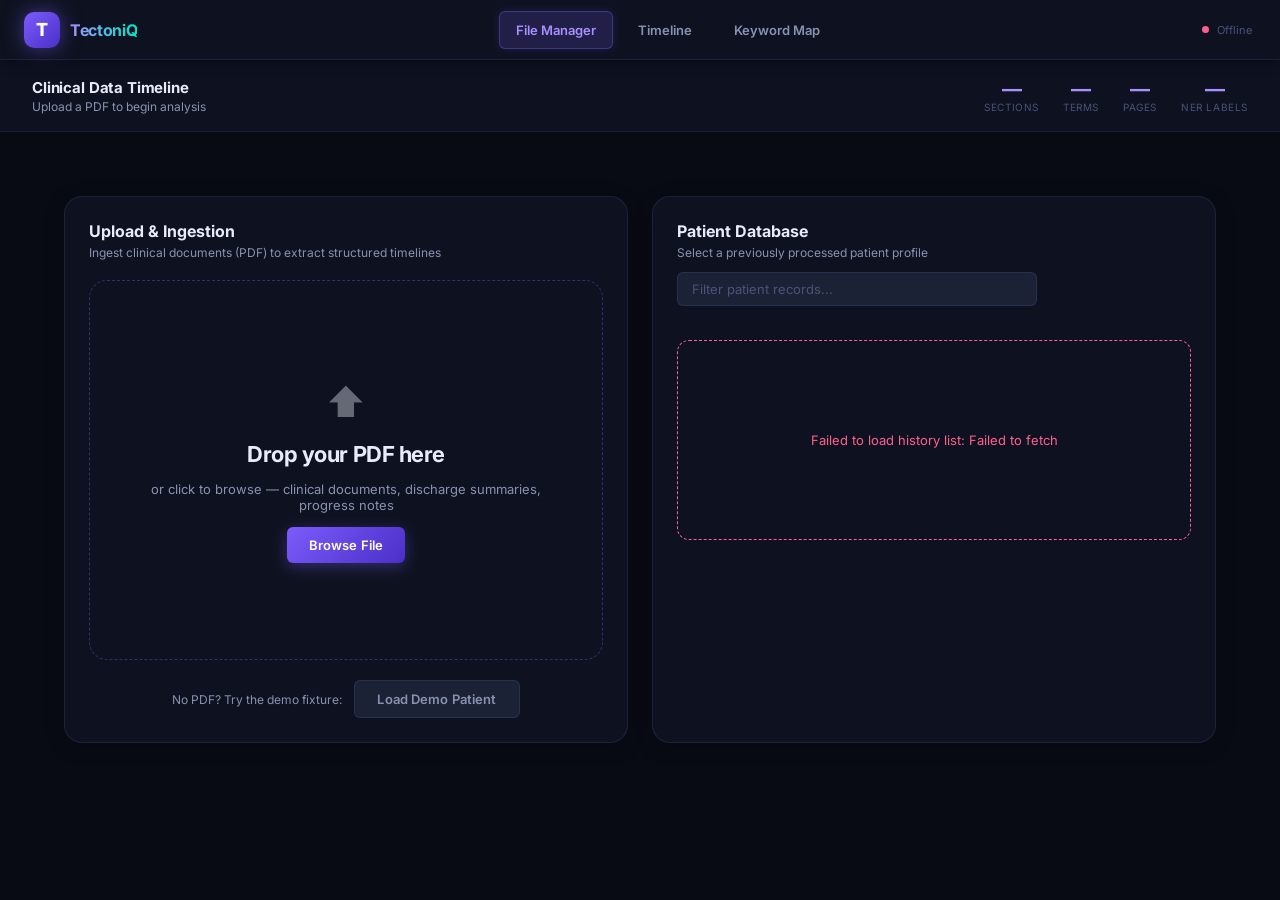
==== commit 94aeae97: "version 1.0 updated" ====
--- a/index.html
+++ b/index.html
@@ -1,977 +1,290 @@
 <!DOCTYPE html>
 <html lang="en">
 <head>
-  <meta charset="UTF-8">
-  <meta name="viewport" content="width=device-width, initial-scale=1.0">
-  <meta name="description" content="Oncologist Dashboard — Clinical data overview, patient management, treatment tracking, and analytics.">
-  <title>Oncologist Dashboard</title>
-  <link rel="stylesheet" href="css/style.css">
+  <meta charset="UTF-8" />
+  <meta name="viewport" content="width=device-width, initial-scale=1.0" />
+  <title>TectoniQ — Clinical Data Timeline Processor</title>
+  <meta name="description" content="Ingest PDF clinical documents and surface structured timelines, keyword frequency maps, and semantic entity classifications powered by AI." />
+  <link rel="preconnect" href="https://fonts.googleapis.com" />
+  <link rel="preconnect" href="https://fonts.gstatic.com" crossorigin />
+  <link href="https://fonts.googleapis.com/css2?family=Inter:wght@300;400;500;600;700;800&display=swap" rel="stylesheet" />
+  <link rel="stylesheet" href="style.css" />
+  <!-- D3.js for visual interactive collapsible tree map -->
+  <script src="https://d3js.org/d3.v7.min.js"></script>
 </head>
 <body>
 
-  <!-- ════════════════════════════════════════════════════════
-       SIDEBAR
-       ════════════════════════════════════════════════════════ -->
-  <aside class="sidebar" id="sidebar" aria-label="Main navigation" aria-expanded="false">
-    <button class="sidebar__toggle" id="sidebar-toggle" aria-label="Toggle sidebar" aria-expanded="false">
-      <svg width="20" height="20" viewBox="0 0 24 24" fill="none" stroke="currentColor" stroke-width="2" stroke-linecap="round" stroke-linejoin="round">
-        <line x1="3" y1="6" x2="21" y2="6"/>
-        <line x1="3" y1="12" x2="21" y2="12"/>
-        <line x1="3" y1="18" x2="21" y2="18"/>
-      </svg>
-    </button>
-
-    <nav class="sidebar__nav" aria-label="Module navigation">
-      <!-- Dashboard -->
-      <a class="sidebar__link active" data-tab="dashboard" href="#dashboard" aria-current="page">
-        <span class="sidebar__link-icon">
-          <svg viewBox="0 0 24 24" fill="none" stroke="currentColor" stroke-width="2" stroke-linecap="round" stroke-linejoin="round">
-            <rect x="3" y="3" width="7" height="7" rx="1"/>
-            <rect x="14" y="3" width="7" height="7" rx="1"/>
-            <rect x="3" y="14" width="7" height="7" rx="1"/>
-            <rect x="14" y="14" width="7" height="7" rx="1"/>
-          </svg>
-        </span>
-        <span class="sidebar__link-text">Dashboard</span>
+  <!-- ═══════════════════════════════════════════════════════════════
+       TOP NAV BAR
+  ════════════════════════════════════════════════════════════════════ -->
+  <header class="top-nav" id="top-nav">
+    <div class="nav-logo">
+      <div class="logo-mark">T</div>
+      <span class="logo-text">TectoniQ</span>
+    </div>
+    
+    <nav class="nav-links">
+      <a href="#" class="nav-item active" id="nav-upload" data-panel="panel-file-manager">
+        <span>File Manager</span>
       </a>
-
-      <!-- Patient Registry -->
-      <a class="sidebar__link" data-tab="patients" href="#patients">
-        <span class="sidebar__link-icon">
-          <svg viewBox="0 0 24 24" fill="none" stroke="currentColor" stroke-width="2" stroke-linecap="round" stroke-linejoin="round">
-            <path d="M17 21v-2a4 4 0 0 0-4-4H5a4 4 0 0 0-4 4v2"/>
-            <circle cx="9" cy="7" r="4"/>
-            <path d="M23 21v-2a4 4 0 0 0-3-3.87"/>
-            <path d="M16 3.13a4 4 0 0 1 0 7.75"/>
-          </svg>
-        </span>
-        <span class="sidebar__link-text">Patient Registry</span>
+      <a href="#" class="nav-item" id="nav-timeline" data-panel="panel-timeline">
+        <span>Timeline</span>
       </a>
-
-      <!-- Treatment Plans -->
-      <a class="sidebar__link" data-tab="treatments" href="#treatments">
-        <span class="sidebar__link-icon">
-          <svg viewBox="0 0 24 24" fill="none" stroke="currentColor" stroke-width="2" stroke-linecap="round" stroke-linejoin="round">
-            <path d="M16 4h2a2 2 0 0 1 2 2v14a2 2 0 0 1-2 2H6a2 2 0 0 1-2-2V6a2 2 0 0 1 2-2h2"/>
-            <rect x="8" y="2" width="8" height="4" rx="1"/>
-            <line x1="9" y1="12" x2="15" y2="12"/>
-            <line x1="9" y1="16" x2="13" y2="16"/>
-          </svg>
-        </span>
-        <span class="sidebar__link-text">Treatment Plans</span>
-      </a>
-
-      <!-- Timeline -->
-      <a class="sidebar__link" data-tab="timeline" href="#timeline">
-        <span class="sidebar__link-icon">
-          <svg viewBox="0 0 24 24" fill="none" stroke="currentColor" stroke-width="2" stroke-linecap="round" stroke-linejoin="round">
-            <rect x="3" y="4" width="18" height="18" rx="2"/>
-            <line x1="16" y1="2" x2="16" y2="6"/>
-            <line x1="8" y1="2" x2="8" y2="6"/>
-            <line x1="3" y1="10" x2="21" y2="10"/>
-            <line x1="8" y1="14" x2="16" y2="14"/>
-            <line x1="8" y1="18" x2="12" y2="18"/>
-          </svg>
-        </span>
-        <span class="sidebar__link-text">Timeline</span>
-      </a>
-
-      <!-- Patient Card -->
-      <a class="sidebar__link" data-tab="patient-card" href="#patient-card">
-        <span class="sidebar__link-icon">
-          <svg viewBox="0 0 24 24" fill="none" stroke="currentColor" stroke-width="2" stroke-linecap="round" stroke-linejoin="round">
-            <rect x="2" y="3" width="20" height="18" rx="2"/>
-            <circle cx="8" cy="10" r="2.5"/>
-            <path d="M12 17c0-2-1.5-3.5-4-3.5S4 15 4 17"/>
-            <line x1="14" y1="8" x2="20" y2="8"/>
-            <line x1="14" y1="12" x2="20" y2="12"/>
-            <line x1="14" y1="16" x2="18" y2="16"/>
-          </svg>
-        </span>
-        <span class="sidebar__link-text">Patient Card</span>
-      </a>
-
-      <!-- Patient View -->
-      <a class="sidebar__link" data-tab="patient-view" href="#patient-view">
-        <span class="sidebar__link-icon">
-          <svg viewBox="0 0 24 24" fill="none" stroke="currentColor" stroke-width="2" stroke-linecap="round" stroke-linejoin="round">
-            <path d="M22 12h-4l-3 9L9 3l-3 9H2"/>
-          </svg>
-        </span>
-        <span class="sidebar__link-text">Patient View</span>
-      </a>
-
-      <!-- Analytics -->
-      <a class="sidebar__link" data-tab="analytics" href="#analytics">
-        <span class="sidebar__link-icon">
-          <svg viewBox="0 0 24 24" fill="none" stroke="currentColor" stroke-width="2" stroke-linecap="round" stroke-linejoin="round">
-            <line x1="18" y1="20" x2="18" y2="10"/>
-            <line x1="12" y1="20" x2="12" y2="4"/>
-            <line x1="6" y1="20" x2="6" y2="14"/>
-            <line x1="2" y1="20" x2="22" y2="20"/>
-          </svg>
-        </span>
-        <span class="sidebar__link-text">Analytics</span>
-      </a>
-
-      <!-- Settings -->
-      <a class="sidebar__link" data-tab="settings" href="#settings">
-        <span class="sidebar__link-icon">
-          <svg viewBox="0 0 24 24" fill="none" stroke="currentColor" stroke-width="2" stroke-linecap="round" stroke-linejoin="round">
-            <circle cx="12" cy="12" r="3"/>
-            <path d="M19.4 15a1.65 1.65 0 0 0 .33 1.82l.06.06a2 2 0 1 1-2.83 2.83l-.06-.06a1.65 1.65 0 0 0-1.82-.33 1.65 1.65 0 0 0-1 1.51V21a2 2 0 0 1-4 0v-.09A1.65 1.65 0 0 0 9 19.4a1.65 1.65 0 0 0-1.82.33l-.06.06a2 2 0 1 1-2.83-2.83l.06-.06A1.65 1.65 0 0 0 4.68 15a1.65 1.65 0 0 0-1.51-1H3a2 2 0 0 1 0-4h.09A1.65 1.65 0 0 0 4.6 9a1.65 1.65 0 0 0-.33-1.82l-.06-.06a2 2 0 1 1 2.83-2.83l.06.06A1.65 1.65 0 0 0 9 4.68a1.65 1.65 0 0 0 1-1.51V3a2 2 0 0 1 4 0v.09a1.65 1.65 0 0 0 1 1.51 1.65 1.65 0 0 0 1.82-.33l.06-.06a2 2 0 1 1 2.83 2.83l-.06.06A1.65 1.65 0 0 0 19.4 9a1.65 1.65 0 0 0 1.51 1H21a2 2 0 0 1 0 4h-.09a1.65 1.65 0 0 0-1.51 1z"/>
-          </svg>
-        </span>
-        <span class="sidebar__link-text">Settings</span>
+      <a href="#" class="nav-item" id="nav-keywords" data-panel="panel-keywords">
+        <span>Keyword Map</span>
       </a>
     </nav>
 
-    <div class="sidebar__spacer"></div>
-
-    <div class="sidebar__footer">
-      <a class="sidebar__link" data-tab="faq" href="#faq" id="sidebar-faq">
-        <span class="sidebar__link-icon">
-          <svg viewBox="0 0 24 24" fill="none" stroke="currentColor" stroke-width="2" stroke-linecap="round" stroke-linejoin="round">
-            <circle cx="12" cy="12" r="10"/>
-            <line x1="12" y1="16" x2="12" y2="12"/>
-            <line x1="12" y1="8" x2="12.01" y2="8"/>
-          </svg>
-        </span>
-        <span class="sidebar__link-text">FAQ / Help</span>
-      </a>
-    </div>
-  </aside>
-
-
-  <!-- ════════════════════════════════════════════════════════
-       HEADER
-       ════════════════════════════════════════════════════════ -->
-  <header class="header" id="header">
-    <h1 class="header__title">Oncologist Dashboard</h1>
-
-    <div class="header__search">
-      <span class="header__search-icon">
-        <svg width="14" height="14" viewBox="0 0 24 24" fill="none" stroke="currentColor" stroke-width="2" stroke-linecap="round" stroke-linejoin="round">
-          <circle cx="11" cy="11" r="8"/>
-          <line x1="21" y1="21" x2="16.65" y2="16.65"/>
-        </svg>
-      </span>
-      <input
-        class="header__search-input"
-        id="global-search"
-        type="search"
-        placeholder="Search patients, treatments, reports…  (⌘K)"
-        aria-label="Global search"
-      >
-    </div>
-
-    <div class="header__actions">
-      <!-- Notifications -->
-      <div class="dropdown-container">
-        <button class="header__btn" id="btn-notifications" aria-label="Notifications" aria-expanded="false" aria-haspopup="true">
-          <svg width="18" height="18" viewBox="0 0 24 24" fill="none" stroke="currentColor" stroke-width="2" stroke-linecap="round" stroke-linejoin="round">
-            <path d="M18 8A6 6 0 0 0 6 8c0 7-3 9-3 9h18s-3-2-3-9"/>
-            <path d="M13.73 21a2 2 0 0 1-3.46 0"/>
-          </svg>
-          <span class="badge" id="notifications-badge"></span>
-        </button>
-        <div class="dropdown-menu dropdown-menu--right" id="dropdown-notifications" role="menu" aria-hidden="true">
-          <div class="dropdown-menu__header">
-            <h4 class="dropdown-menu__title">Notifications</h4>
-            <button class="dropdown-menu__action-btn" id="btn-clear-notifications">Clear all</button>
-          </div>
-          <div class="dropdown-menu__content" id="notifications-list">
-            <!-- Dynamic Notifications loaded via JS -->
-          </div>
-        </div>
-      </div>
-
-      <!-- Help -->
-      <button class="header__btn" id="btn-help" aria-label="Help" title="FAQ & Help">
-        <svg width="18" height="18" viewBox="0 0 24 24" fill="none" stroke="currentColor" stroke-width="2" stroke-linecap="round" stroke-linejoin="round">
-          <circle cx="12" cy="12" r="10"/>
-          <path d="M9.09 9a3 3 0 0 1 5.83 1c0 2-3 3-3 3"/>
-          <line x1="12" y1="17" x2="12.01" y2="17"/>
-        </svg>
-      </button>
-
-      <!-- User Profile -->
-      <div class="dropdown-container">
-        <div class="header__avatar" id="user-avatar" aria-label="User profile" aria-expanded="false" aria-haspopup="true" tabindex="0">
-          DR
-        </div>
-        <div class="dropdown-menu dropdown-menu--right" id="dropdown-profile" role="menu" aria-hidden="true" style="width: 200px;">
-          <div class="dropdown-menu__header dropdown-menu__header--profile">
-            <div class="profile-info">
-              <span class="profile-info__name">Dr. David Ross</span>
-              <span class="profile-info__role">Medical Oncologist</span>
-              <span class="profile-info__email">d.ross@tectoniq.health</span>
-            </div>
-          </div>
-          <div class="dropdown-menu__content">
-            <button class="dropdown-item" id="profile-btn-view" role="menuitem">
-              <svg width="14" height="14" viewBox="0 0 24 24" fill="none" stroke="currentColor" stroke-width="2" stroke-linecap="round" stroke-linejoin="round"><path d="M20 21v-2a4 4 0 0 0-4-4H8a4 4 0 0 0-4 4v2"/><circle cx="12" cy="7" r="4"/></svg>
-              Profile
-            </button>
-            <button class="dropdown-item" id="profile-btn-logout" role="menuitem" style="color: #d9534f;">
-              <svg width="14" height="14" viewBox="0 0 24 24" fill="none" stroke="currentColor" stroke-width="2" stroke-linecap="round" stroke-linejoin="round"><path d="M9 21H5a2 2 0 0 1-2-2V5a2 2 0 0 1 2-2h4"/><polyline points="16 17 21 12 16 7"/><line x1="21" y1="12" x2="9" y2="12"/></svg>
-              Logout
-            </button>
-          </div>
-        </div>
+    <div class="nav-footer">
+      <div class="backend-status" id="backend-status">
+        <span class="status-dot" id="status-dot"></span>
+        <span id="status-label">Connecting…</span>
       </div>
     </div>
   </header>
 
-
-  <!-- ════════════════════════════════════════════════════════
+  <!-- ═══════════════════════════════════════════════════════════════
        MAIN CONTENT
-       ════════════════════════════════════════════════════════ -->
-  <main class="main" id="main">
-
-    <!-- ── TAB BAR ──────────────────────────────────────────── -->
-    <nav class="tab-bar" role="tablist" aria-label="Module tabs">
-      <button class="tab-btn active" data-tab="dashboard" role="tab" aria-selected="true" aria-controls="panel-dashboard" id="tab-dashboard">
-        <span class="tab-btn__icon">
-          <svg viewBox="0 0 24 24" fill="none" stroke="currentColor" stroke-width="2" stroke-linecap="round" stroke-linejoin="round">
-            <rect x="3" y="3" width="7" height="7" rx="1"/>
-            <rect x="14" y="3" width="7" height="7" rx="1"/>
-            <rect x="3" y="14" width="7" height="7" rx="1"/>
-            <rect x="14" y="14" width="7" height="7" rx="1"/>
-          </svg>
-        </span>
-        Dashboard
-      </button>
-
-      <button class="tab-btn" data-tab="patients" role="tab" aria-selected="false" aria-controls="panel-patients" id="tab-patients">
-        <span class="tab-btn__icon">
-          <svg viewBox="0 0 24 24" fill="none" stroke="currentColor" stroke-width="2" stroke-linecap="round" stroke-linejoin="round">
-            <path d="M17 21v-2a4 4 0 0 0-4-4H5a4 4 0 0 0-4 4v2"/>
-            <circle cx="9" cy="7" r="4"/>
-            <path d="M23 21v-2a4 4 0 0 0-3-3.87"/>
-            <path d="M16 3.13a4 4 0 0 1 0 7.75"/>
-          </svg>
-        </span>
-        Patient Registry
-      </button>
-
-      <button class="tab-btn" data-tab="treatments" role="tab" aria-selected="false" aria-controls="panel-treatments" id="tab-treatments">
-        <span class="tab-btn__icon">
-          <svg viewBox="0 0 24 24" fill="none" stroke="currentColor" stroke-width="2" stroke-linecap="round" stroke-linejoin="round">
-            <path d="M16 4h2a2 2 0 0 1 2 2v14a2 2 0 0 1-2 2H6a2 2 0 0 1-2-2V6a2 2 0 0 1 2-2h2"/>
-            <rect x="8" y="2" width="8" height="4" rx="1"/>
-            <line x1="9" y1="12" x2="15" y2="12"/>
-            <line x1="9" y1="16" x2="13" y2="16"/>
-          </svg>
-        </span>
-        Treatment Plans
-      </button>
-
-      <button class="tab-btn" data-tab="timeline" role="tab" aria-selected="false" aria-controls="panel-timeline" id="tab-timeline">
-        <span class="tab-btn__icon">
-          <svg viewBox="0 0 24 24" fill="none" stroke="currentColor" stroke-width="2" stroke-linecap="round" stroke-linejoin="round">
-            <rect x="3" y="4" width="18" height="18" rx="2"/>
-            <line x1="16" y1="2" x2="16" y2="6"/>
-            <line x1="8" y1="2" x2="8" y2="6"/>
-            <line x1="3" y1="10" x2="21" y2="10"/>
-          </svg>
-        </span>
-        Doctor-Patient Timeline
-      </button>
-
-      <button class="tab-btn" data-tab="patient-card" role="tab" aria-selected="false" aria-controls="panel-patient-card" id="tab-patient-card">
-        <span class="tab-btn__icon">
-          <svg viewBox="0 0 24 24" fill="none" stroke="currentColor" stroke-width="2" stroke-linecap="round" stroke-linejoin="round">
-            <rect x="2" y="3" width="20" height="18" rx="2"/>
-            <circle cx="8" cy="10" r="2.5"/>
-            <path d="M12 17c0-2-1.5-3.5-4-3.5S4 15 4 17"/>
-            <line x1="14" y1="8" x2="20" y2="8"/>
-            <line x1="14" y1="12" x2="20" y2="12"/>
-          </svg>
-        </span>
-        Patient Card
-      </button>
-
-      <button class="tab-btn" data-tab="patient-view" role="tab" aria-selected="false" aria-controls="panel-patient-view" id="tab-patient-view">
-        <span class="tab-btn__icon">
-          <svg viewBox="0 0 24 24" fill="none" stroke="currentColor" stroke-width="2" stroke-linecap="round" stroke-linejoin="round">
-            <path d="M22 12h-4l-3 9L9 3l-3 9H2"/>
-          </svg>
-        </span>
-        Patient View
-      </button>
-
-      <button class="tab-btn" data-tab="analytics" role="tab" aria-selected="false" aria-controls="panel-analytics" id="tab-analytics">
-        <span class="tab-btn__icon">
-          <svg viewBox="0 0 24 24" fill="none" stroke="currentColor" stroke-width="2" stroke-linecap="round" stroke-linejoin="round">
-            <line x1="18" y1="20" x2="18" y2="10"/>
-            <line x1="12" y1="20" x2="12" y2="4"/>
-            <line x1="6" y1="20" x2="6" y2="14"/>
-            <line x1="2" y1="20" x2="22" y2="20"/>
-          </svg>
-        </span>
-        Analytics &amp; Reports
-      </button>
-
-      <button class="tab-btn" data-tab="settings" role="tab" aria-selected="false" aria-controls="panel-settings" id="tab-settings">
-        <span class="tab-btn__icon">
-          <svg viewBox="0 0 24 24" fill="none" stroke="currentColor" stroke-width="2" stroke-linecap="round" stroke-linejoin="round">
-            <circle cx="12" cy="12" r="3"/>
-            <path d="M19.4 15a1.65 1.65 0 0 0 .33 1.82l.06.06a2 2 0 1 1-2.83 2.83l-.06-.06a1.65 1.65 0 0 0-1.82-.33 1.65 1.65 0 0 0-1 1.51V21a2 2 0 0 1-4 0v-.09A1.65 1.65 0 0 0 9 19.4a1.65 1.65 0 0 0-1.82.33l-.06.06a2 2 0 1 1-2.83-2.83l.06-.06A1.65 1.65 0 0 0 4.68 15a1.65 1.65 0 0 0-1.51-1H3a2 2 0 0 1 0-4h.09A1.65 1.65 0 0 0 4.6 9a1.65 1.65 0 0 0-.33-1.82l-.06-.06a2 2 0 1 1 2.83-2.83l.06.06A1.65 1.65 0 0 0 9 4.68a1.65 1.65 0 0 0 1-1.51V3a2 2 0 0 1 4 0v.09a1.65 1.65 0 0 0 1 1.51 1.65 1.65 0 0 0 1.82-.33l.06-.06a2 2 0 1 1 2.83 2.83l-.06.06A1.65 1.65 0 0 0 19.4 9a1.65 1.65 0 0 0 1.51 1H21a2 2 0 0 1 0 4h-.09a1.65 1.65 0 0 0-1.51 1z"/>
-          </svg>
-        </span>
-        Settings
-      </button>
-    </nav>
-
-
-    <!-- ── TAB PANELS ───────────────────────────────────────── -->
-    <div class="tab-panels">
-
-      <!-- ─── 1. DASHBOARD OVERVIEW ─────────────────────────── -->
-      <section class="tab-panel active" id="panel-dashboard" role="tabpanel" aria-labelledby="tab-dashboard" aria-hidden="false">
-        <div class="panel-header">
-          <div>
-            <h2 class="panel-header__title">Dashboard Overview</h2>
-            <p class="panel-header__subtitle">High-level clinical metrics and trends</p>
-          </div>
-        </div>
-
-        <!-- KPI Row -->
-        <div class="placeholder-grid placeholder-grid--4 mb-lg">
-          <div class="kpi-card">
-            <div class="kpi-card__icon">
-              <svg viewBox="0 0 24 24" fill="none" stroke="currentColor" stroke-width="2"><path d="M17 21v-2a4 4 0 0 0-4-4H5a4 4 0 0 0-4 4v2"/><circle cx="9" cy="7" r="4"/></svg>
-            </div>
-            <span class="kpi-card__label">Patients</span>
-            <span class="kpi-card__value" id="kpi-total-patients">—</span>
-            <span class="kpi-card__change">Active record</span>
-          </div>
-          <div class="kpi-card">
-            <div class="kpi-card__icon">
-              <svg viewBox="0 0 24 24" fill="none" stroke="currentColor" stroke-width="2"><polyline points="22 12 18 12 15 21 9 3 6 12 2 12"/></svg>
-            </div>
-            <span class="kpi-card__label">Active Medications</span>
-            <span class="kpi-card__value" id="kpi-active-treatments">—</span>
-            <span class="kpi-card__change">Current regimen</span>
-          </div>
-          <div class="kpi-card">
-            <div class="kpi-card__icon">
-              <svg viewBox="0 0 24 24" fill="none" stroke="currentColor" stroke-width="2"><path d="M14 2H6a2 2 0 0 0-2 2v16a2 2 0 0 0 2 2h12a2 2 0 0 0 2-2V8z"/><polyline points="14 2 14 8 20 8"/></svg>
-            </div>
-            <span class="kpi-card__label">Flagged Labs</span>
-            <span class="kpi-card__value" id="kpi-pending-results">—</span>
-            <span class="kpi-card__change">Out of reference range</span>
-          </div>
-          <div class="kpi-card">
-            <div class="kpi-card__icon">
-              <svg viewBox="0 0 24 24" fill="none" stroke="currentColor" stroke-width="2"><rect x="3" y="4" width="18" height="18" rx="2"/><line x1="16" y1="2" x2="16" y2="6"/><line x1="8" y1="2" x2="8" y2="6"/><line x1="3" y1="10" x2="21" y2="10"/></svg>
-            </div>
-            <span class="kpi-card__label">Care Episodes</span>
-            <span class="kpi-card__value" id="kpi-appointments">—</span>
-            <span class="kpi-card__change">Aug 2023 – Apr 2026</span>
-          </div>
-        </div>
-
-        <!-- Charts Row -->
-        <h3 class="section-label">Charts &amp; Trends</h3>
-        <div class="placeholder-grid placeholder-grid--2-1 mb-lg">
-          <div class="placeholder-card">
-            <span class="placeholder-card__label">Active Problems by Body System</span>
-            <div class="pv-chart-wrap pv-chart-wrap--sm"><canvas id="chart-problems"></canvas></div>
-          </div>
-          <div class="placeholder-card">
-            <span class="placeholder-card__label">Lab Status</span>
-            <div class="pv-chart-wrap pv-chart-wrap--sm"><canvas id="chart-labstatus"></canvas></div>
-          </div>
-        </div>
-
-        <div class="placeholder-grid placeholder-grid--2 mb-lg">
-          <div class="placeholder-card">
-            <span class="placeholder-card__label">Care Encounters by Year</span>
-            <div class="pv-chart-wrap pv-chart-wrap--md"><canvas id="chart-encounters"></canvas></div>
-          </div>
-          <div class="placeholder-card">
-            <span class="placeholder-card__label">Recent Activity</span>
-            <div class="pv-activity" id="dash-activity"></div>
-          </div>
-        </div>
-      </section>
-
-
-      <!-- ─── 2. PATIENT REGISTRY ───────────────────────────── -->
-      <section class="tab-panel" id="panel-patients" role="tabpanel" aria-labelledby="tab-patients" aria-hidden="true">
-        <div class="panel-header">
-          <div>
-            <h2 class="panel-header__title">Patient Registry</h2>
-            <p class="panel-header__subtitle">Browse, search, and filter all patients</p>
-          </div>
-          <div class="panel-header__actions">
-            <button class="filter-bar__btn">+ Add Patient</button>
-          </div>
-        </div>
-
-        <!-- Filters -->
-        <div class="filter-bar">
-          <input class="filter-bar__input" type="text" placeholder="Search by name, MRN, or diagnosis…" aria-label="Search patients">
-          <select class="filter-bar__select" aria-label="Filter by stage">
-            <option value="">All Stages</option>
-            <option>Stage I</option>
-            <option>Stage II</option>
-            <option>Stage III</option>
-            <option>Stage IV</option>
-          </select>
-          <select class="filter-bar__select" aria-label="Filter by disease">
-            <option value="">All Diseases</option>
-            <option>Breast Cancer</option>
-            <option>Lung Cancer</option>
-            <option>Leukemia</option>
-            <option>Lymphoma</option>
-          </select>
-          <select class="filter-bar__select" aria-label="Filter by doctor">
-            <option value="">All Doctors</option>
-          </select>
-          <button class="filter-bar__btn">Apply Filters</button>
-        </div>
-
-        <!-- Patient Table -->
-        <div class="data-table-wrap">
-          <table class="data-table" id="patient-table">
-            <thead>
-              <tr>
-                <th>#</th>
-                <th>Patient Name</th>
-                <th>MRN</th>
-                <th>Age / Sex</th>
-                <th>Primary Diagnosis</th>
-                <th>Stage</th>
-                <th>Doctor</th>
-                <th>Therapy</th>
-                <th>First Visit</th>
-                <th>Status</th>
-              </tr>
-            </thead>
-            <tbody id="registry-tbody"></tbody>
-          </table>
-        </div>
-      </section>
-
-
-      <!-- ─── 3. TREATMENT PLANS ────────────────────────────── -->
-      <section class="tab-panel" id="panel-treatments" role="tabpanel" aria-labelledby="tab-treatments" aria-hidden="true">
-        <div class="panel-header">
-          <div>
-            <h2 class="panel-header__title">Care &amp; Medication Plans</h2>
-            <p class="panel-header__subtitle">Active medications and completed procedures</p>
-          </div>
-          <div class="panel-header__actions">
-            <button class="filter-bar__btn">+ New Plan</button>
-          </div>
-        </div>
-
-        <!-- Treatment summary cards -->
-        <div class="placeholder-grid placeholder-grid--3 mb-lg">
-          <div class="kpi-card">
-            <span class="kpi-card__label">Active Medications</span>
-            <span class="kpi-card__value" id="tx-active">—</span>
-            <span class="kpi-card__change">Currently ongoing</span>
-          </div>
-          <div class="kpi-card">
-            <span class="kpi-card__label">Completed Procedures</span>
-            <span class="kpi-card__value" id="tx-completed">—</span>
-            <span class="kpi-card__change">Finished</span>
-          </div>
-          <div class="kpi-card">
-            <span class="kpi-card__label">Scheduled</span>
-            <span class="kpi-card__value" id="tx-scheduled">—</span>
-            <span class="kpi-card__change">Upcoming start dates</span>
-          </div>
-        </div>
-
-        <!-- Treatment List Table -->
-        <div class="data-table-wrap">
-          <table class="data-table" id="treatment-table">
-            <thead>
-              <tr>
-                <th>Plan ID</th>
-                <th>Patient</th>
-                <th>Type</th>
-                <th>Name / Protocol</th>
-                <th>Start Date</th>
-                <th>End Date</th>
-                <th>Dose / Cycles</th>
-                <th>Status</th>
-              </tr>
-            </thead>
-            <tbody id="treatments-tbody"></tbody>
-          </table>
-        </div>
-      </section>
-
-
-      <!-- ─── 4. DOCTOR-PATIENT TIMELINE ────────────────────── -->
-      <section class="tab-panel" id="panel-timeline" role="tabpanel" aria-labelledby="tab-timeline" aria-hidden="true">
-        <div class="panel-header">
-          <div>
-            <h2 class="panel-header__title">Care Timeline</h2>
-            <p class="panel-header__subtitle">Clinical episodes across the patient's record (2023–2026)</p>
-          </div>
-        </div>
-
-        <!-- Legend -->
-        <div class="timeline-legend">
-          <div class="timeline-legend__item">
-            <span class="timeline-legend__swatch" style="background:#4a4a4a;"></span>
-            Inpatient
-          </div>
-          <div class="timeline-legend__item">
-            <span class="timeline-legend__swatch" style="background:#d0d0d0;"></span>
-            Outpatient
-          </div>
-          <div class="timeline-legend__item">
-            <span class="timeline-legend__swatch" style="background:#5e5e5e;"></span>
-            Surgical Procedure
-          </div>
-          <div class="timeline-legend__item">
-            <span class="timeline-legend__swatch" style="background:#c4c4c4;"></span>
-            Imaging / Diagnostic
-          </div>
-        </div>
-
-        <!-- Timeline rows (populated by dashboard.js) -->
-        <div class="timeline-rows" id="timeline-rows"></div>
-        <div class="timeline-axis" id="timeline-axis"></div>
-      </section>
-
-
-      <!-- ─── 5. PATIENT CARD ───────────────────────────────── -->
-      <section class="tab-panel" id="panel-patient-card" role="tabpanel" aria-labelledby="tab-patient-card" aria-hidden="true">
-        <div class="panel-header">
-          <div>
-            <h2 class="panel-header__title">Patient Card</h2>
-            <p class="panel-header__subtitle">Individual patient detail view</p>
-          </div>
-        </div>
-
-        <!-- Patient Header Card -->
-        <div class="patient-header">
-          <div class="patient-header__avatar" id="pc-avatar">?</div>
-          <div class="patient-header__info">
-            <span class="patient-header__name" id="pc-name">Loading…</span>
-            <span class="patient-header__detail" id="pc-line1">—</span>
-            <span class="patient-header__detail" id="pc-line2">—</span>
-            <span class="patient-header__detail" id="pc-line3">—</span>
-            <span class="patient-header__detail" id="pc-line4">—</span>
-          </div>
-          <div>
-            <span class="badge badge--active">Active</span>
-          </div>
-        </div>
-
-        <!-- Patient detail sections -->
-        <div class="placeholder-grid placeholder-grid--2 mb-lg">
-          <div class="placeholder-card">
-            <span class="placeholder-card__label">Diagnosis &amp; Condition History</span>
-            <div class="pv-scroll-list" id="pc-history"></div>
-          </div>
-          <div class="placeholder-card">
-            <span class="placeholder-card__label">Active Problems by Body System</span>
-            <div class="pv-chart-wrap pv-chart-wrap--md"><canvas id="chart-pc-systems"></canvas></div>
-          </div>
-        </div>
-
-        <div class="placeholder-grid placeholder-grid--1-2 mb-lg">
-          <div class="placeholder-card">
-            <span class="placeholder-card__label">Care Team / Referral Network</span>
-            <div class="pv-scroll-list" id="pc-network"></div>
-          </div>
-          <div class="placeholder-card">
-            <span class="placeholder-card__label">Summary</span>
-            <div class="placeholder-card__zone placeholder-card__zone--sm" style="border:none; justify-content:flex-start; color:var(--color-text-muted);">
-              Care record spans Aug 2023 – Apr 2026 across Neurology, GI, Rheumatology, Surgery, and Internal Medicine at Weill Cornell / NewYork-Presbyterian.
-            </div>
-          </div>
-        </div>
-
-        <!-- Admissions sub-table -->
-        <h3 class="section-label">Care Episodes</h3>
-        <div class="data-table-wrap">
-          <table class="data-table">
-            <thead>
-              <tr>
-                <th>Start</th>
-                <th>End</th>
-                <th>Episode</th>
-                <th>Risk Level</th>
-                <th>Cost</th>
-                <th>Phase</th>
-                <th>Doctor</th>
-                <th>Specialty</th>
-              </tr>
-            </thead>
-            <tbody id="pc-admissions"></tbody>
-          </table>
-        </div>
-      </section>
-
-
-      <!-- ─── 6. PATIENT VIEW (live demo data) ─────────────── -->
-      <section class="tab-panel" id="panel-patient-view" role="tabpanel" aria-labelledby="tab-patient-view" aria-hidden="true">
-        <div class="panel-header">
-          <div>
-            <h2 class="panel-header__title">Patient View</h2>
-            <p class="panel-header__subtitle">Live summary built from imported health record</p>
-          </div>
-          <div class="panel-header__actions">
-            <span class="badge badge--active">Active</span>
-          </div>
-        </div>
-
-        <!-- Patient header (populated by JS) -->
-        <div class="patient-header" id="pv-header">
-          <div class="patient-header__avatar" id="pv-avatar">—</div>
-          <div class="patient-header__info" id="pv-info">
-            <span class="patient-header__name">Loading…</span>
-          </div>
-          <div id="pv-allergies"></div>
-        </div>
-
-        <!-- Active conditions -->
-        <h3 class="section-label">Active Conditions</h3>
-        <div class="pv-chip-row" id="pv-conditions"></div>
-
-        <!-- Current medications -->
-        <h3 class="section-label mt-lg">Current Medications</h3>
-        <div class="pv-med-grid" id="pv-medications"></div>
-
-        <!-- Lab results -->
-        <h3 class="section-label mt-lg">Lab Results — Value vs Reference Range</h3>
-        <div class="placeholder-card">
-          <span class="placeholder-card__label">Most recent values · out-of-range flagged</span>
-          <div class="pv-chart-wrap">
-            <canvas id="pv-lab-chart"></canvas>
-          </div>
-        </div>
-
-        <!-- Resolved conditions (collapsible) -->
-        <details class="pv-details mt-lg">
-          <summary class="pv-details__summary">Resolved Conditions</summary>
-          <div class="pv-chip-row mt-md" id="pv-resolved"></div>
-        </details>
-      </section>
-
-
-      <!-- ─── 7. ANALYTICS & REPORTS ────────────────────────── -->
-      <section class="tab-panel" id="panel-analytics" role="tabpanel" aria-labelledby="tab-analytics" aria-hidden="true">
-        <div class="panel-header">
-          <div>
-            <h2 class="panel-header__title">Analytics &amp; Reports</h2>
-            <p class="panel-header__subtitle">Insights across this patient's record</p>
-          </div>
-          <div class="panel-header__actions">
-            <select class="filter-bar__select" aria-label="Date range">
-              <option>All Time</option>
-              <option>Year to Date</option>
-              <option>Last Quarter</option>
-            </select>
-            <button class="filter-bar__btn">Export Report</button>
-          </div>
-        </div>
-
-        <!-- Analytics KPIs -->
-        <div class="placeholder-grid placeholder-grid--4 mb-lg">
-          <div class="kpi-card">
-            <span class="kpi-card__label">Survival Rate</span>
-            <span class="kpi-card__value" id="an-survival">—</span>
-            <span class="kpi-card__change">Not applicable</span>
-          </div>
-          <div class="kpi-card">
-            <span class="kpi-card__label">Record Span</span>
-            <span class="kpi-card__value" id="an-duration">—</span>
-            <span class="kpi-card__change">First → last visit</span>
-          </div>
-          <div class="kpi-card">
-            <span class="kpi-card__label">Inpatient Episodes</span>
-            <span class="kpi-card__value" id="an-readmission">—</span>
-            <span class="kpi-card__change">Admissions on record</span>
-          </div>
-          <div class="kpi-card">
-            <span class="kpi-card__label">Lab Results On File</span>
-            <span class="kpi-card__value" id="an-cost">—</span>
-            <span class="kpi-card__change">Total observations</span>
-          </div>
-        </div>
-
-        <!-- Chart Grid -->
-        <div class="placeholder-grid placeholder-grid--2 mb-lg">
-          <div class="placeholder-card">
-            <span class="placeholder-card__label">Lab Values — Position in Reference Range</span>
-            <div class="pv-chart-wrap pv-chart-wrap--md"><canvas id="chart-an-labs"></canvas></div>
-          </div>
-          <div class="placeholder-card">
-            <span class="placeholder-card__label">Problems by Body System</span>
-            <div class="pv-chart-wrap pv-chart-wrap--md"><canvas id="chart-an-demo"></canvas></div>
-          </div>
-        </div>
-
-        <div class="placeholder-grid placeholder-grid--2 mb-lg">
-          <div class="placeholder-card">
-            <span class="placeholder-card__label">Care Encounters by Year</span>
-            <div class="pv-chart-wrap pv-chart-wrap--md"><canvas id="chart-an-trend"></canvas></div>
-          </div>
-          <div class="placeholder-card">
-            <span class="placeholder-card__label">New Diagnoses by Year</span>
-            <div class="pv-chart-wrap pv-chart-wrap--md"><canvas id="chart-an-cost"></canvas></div>
-          </div>
-        </div>
-      </section>
-
-
-      <!-- ─── 7. SETTINGS ──────────────────────────────────── -->
-      <section class="tab-panel" id="panel-settings" role="tabpanel" aria-labelledby="tab-settings" aria-hidden="true">
-        <div class="panel-header">
-          <div>
-            <h2 class="panel-header__title">Settings</h2>
-            <p class="panel-header__subtitle">Dashboard configuration and preferences</p>
-          </div>
-        </div>
-
-        <!-- User Profile -->
-        <div class="settings-group">
-          <h3 class="settings-group__title">User Profile</h3>
-          <div class="settings-row">
-            <div>
-              <div class="settings-row__label">Display Name</div>
-              <div class="settings-row__desc">Your name as shown across the dashboard</div>
-            </div>
-            <span class="settings-row__control">— Not configured —</span>
-          </div>
-          <div class="settings-row">
-            <div>
-              <div class="settings-row__label">Role / Specialty</div>
-              <div class="settings-row__desc">Medical oncologist, hematologist, etc.</div>
-            </div>
-            <span class="settings-row__control">— Not configured —</span>
-          </div>
-          <div class="settings-row">
-            <div>
-              <div class="settings-row__label">Email</div>
-              <div class="settings-row__desc">Used for notifications and report delivery</div>
-            </div>
-            <span class="settings-row__control">— Not configured —</span>
-          </div>
-        </div>
-
-        <!-- Notification Preferences -->
-        <div class="settings-group">
-          <h3 class="settings-group__title">Notification Preferences</h3>
-          <div class="settings-row">
-            <div>
-              <div class="settings-row__label">New Patient Alerts</div>
-              <div class="settings-row__desc">Notify when a new patient is added to your roster</div>
-            </div>
-            <span class="settings-row__control">Toggle placeholder</span>
-          </div>
-          <div class="settings-row">
-            <div>
-              <div class="settings-row__label">Treatment Milestone Alerts</div>
-              <div class="settings-row__desc">Notify on cycle completions and treatment changes</div>
-            </div>
-            <span class="settings-row__control">Toggle placeholder</span>
-          </div>
-          <div class="settings-row">
-            <div>
-              <div class="settings-row__label">Lab Result Alerts</div>
-              <div class="settings-row__desc">Notify when critical lab results are available</div>
-            </div>
-            <span class="settings-row__control">Toggle placeholder</span>
-          </div>
-        </div>
-
-        <!-- Data Source Configuration -->
-        <div class="settings-group">
-          <h3 class="settings-group__title">Data Source Configuration</h3>
-          <div class="settings-row">
-            <div>
-              <div class="settings-row__label">FHIR Endpoint</div>
-              <div class="settings-row__desc">URL for FHIR-compliant data source (e.g., TectoniQ pipeline)</div>
-            </div>
-            <span class="settings-row__control">— Not configured —</span>
-          </div>
-          <div class="settings-row">
-            <div>
-              <div class="settings-row__label">Refresh Interval</div>
-              <div class="settings-row__desc">How often to poll for updated patient data</div>
-            </div>
-            <span class="settings-row__control">— 5 minutes —</span>
-          </div>
-        </div>
-
-        <!-- Display Preferences -->
-        <div class="settings-group">
-          <h3 class="settings-group__title">Display Preferences</h3>
-          <div class="settings-row">
-            <div>
-              <div class="settings-row__label">Theme Color</div>
-              <div class="settings-row__desc">Primary color scheme for the dashboard</div>
-            </div>
-            <span class="settings-row__control">🎨 To be configured</span>
-          </div>
-          <div class="settings-row">
-            <div>
-              <div class="settings-row__label">Font Family</div>
-              <div class="settings-row__desc">Typography used across all modules</div>
-            </div>
-            <span class="settings-row__control">🔤 To be configured</span>
-          </div>
-          <div class="settings-row">
-            <div>
-              <div class="settings-row__label">Dark Mode</div>
-              <div class="settings-row__desc">Switch between light and dark themes</div>
-            </div>
-            <span class="settings-row__control">Toggle placeholder</span>
-          </div>
-        </div>
-      </section>
-
-      <!-- ─── 8. FAQ & HELP ────────────────────────────────── -->
-      <section class="tab-panel" id="panel-faq" role="tabpanel" aria-labelledby="tab-faq" aria-hidden="true">
-        <div class="panel-header">
-          <div>
-            <h2 class="panel-header__title">Frequently Asked Questions</h2>
-            <p class="panel-header__subtitle">Answers to common questions about treatment, tracking, and clinical data</p>
-          </div>
-        </div>
-
-        <div class="faq-container">
-          <div class="faq-item">
-            <button class="faq-question">
-              <span>What is a treatment regimen and how is it structured?</span>
-              <svg class="faq-icon" width="16" height="16" viewBox="0 0 24 24" fill="none" stroke="currentColor" stroke-width="2"><polyline points="6 9 12 15 18 9"/></svg>
+  ════════════════════════════════════════════════════════════════════ -->
+  <main class="main" id="main-content">
+
+    <!-- TOP STATS BANNER -->
+    <header class="top-banner" id="top-banner">
+      <div class="banner-left">
+        <div class="banner-title-row">
+          <h1 class="banner-title">Clinical Data Timeline</h1>
+        </div>
+        <p class="banner-subtitle" id="banner-subtitle">Upload a PDF to begin analysis</p>
+      </div>
+      <div class="banner-right">
+        <div class="banner-stat" id="stat-sections">
+          <div class="stat-value">—</div>
+          <div class="stat-label">Sections</div>
+        </div>
+        <div class="banner-stat" id="stat-terms">
+          <div class="stat-value">—</div>
+          <div class="stat-label">Terms</div>
+        </div>
+        <div class="banner-stat" id="stat-pages">
+          <div class="stat-value">—</div>
+          <div class="stat-label">Pages</div>
+        </div>
+        <div class="banner-stat" id="stat-ner">
+          <div class="stat-value">—</div>
+          <div class="stat-label">NER Labels</div>
+        </div>
+      </div>
+    </header>
+
+    <!-- ─────────────────────────────────────────────────────────────
+         PANEL: FILE MANAGER (UPLOAD + HISTORY + EXPORT)
+    ─────────────────────────────────────────────────────────────── -->
+    <section class="panel active" id="panel-file-manager">
+      <div class="file-manager-layout">
+        <div class="file-manager-grid">
+          <!-- Card 1: Upload & Ingestion -->
+          <div class="fm-card upload-section">
+            <div class="card-header-fm">
+              <h3 class="card-title">Upload & Ingestion</h3>
+              <p class="card-desc">Ingest clinical documents (PDF) to extract structured timelines</p>
+            </div>
+            
+            <div class="upload-area" id="upload-area">
+              <div class="upload-icon">⬆</div>
+              <h2 class="upload-title">Drop your PDF here</h2>
+              <p class="upload-sub">or click to browse — clinical documents, discharge summaries, progress notes</p>
+              <input type="file" id="file-input" accept=".pdf" hidden />
+              <button class="btn btn-primary" id="browse-btn">Browse File</button>
+
+              <div class="upload-progress" id="upload-progress" style="display:none">
+                <div class="progress-bar-wrap">
+                  <div class="progress-bar" id="progress-bar"></div>
+                 </div>
+                <div class="progress-steps" id="progress-steps">
+                  <div class="progress-step" id="step-w4">
+                    <span class="step-dot pending"></span>Worker 4 — Chunk Splitter
+                  </div>
+                  <div class="progress-step" id="step-w5">
+                    <span class="step-dot pending"></span>Worker 5 — Progress Tracker
+                  </div>
+                  <div class="progress-step" id="step-w6">
+                    <span class="step-dot pending"></span>Worker 6 — Section Labeler
+                  </div>
+                  <div class="progress-step" id="step-w2">
+                    <span class="step-dot pending"></span>Worker 2 — Timeline Mapping
+                  </div>
+                  <div class="progress-step" id="step-w3">
+                    <span class="step-dot pending"></span>Worker 3 — Gemini NER
+                  </div>
+                </div>
+                <div class="chunk-progress" id="chunk-progress" style="display:none">
+                  <div class="chunk-progress-label" id="chunk-progress-label">Processing chunks…</div>
+                  <div class="chunk-bar-wrap" id="chunk-bar-wrap"></div>
+                  <div class="chunk-detail" id="chunk-detail"></div>
+                </div>
+              </div>
+              <div class="upload-error" id="upload-error" style="display:none"></div>
+            </div>
+
+            <div class="demo-row">
+              <span class="demo-label">No PDF? Try the demo fixture:</span>
+              <button class="btn btn-ghost" id="load-demo-btn">Load Demo Patient</button>
+            </div>
+          </div>
+
+          <!-- Card 2: Patient History Database -->
+          <div class="fm-card history-section">
+            <div class="card-header-fm">
+              <h3 class="card-title">Patient Database</h3>
+              <p class="card-desc">Select a previously processed patient profile</p>
+              <input type="search" class="keyword-search" id="history-search" placeholder="Filter patient records..." />
+            </div>
+            
+            <div class="history-container" id="history-container">
+              <div class="empty-state" id="history-empty-state">No patient histories found. Process a PDF to begin.</div>
+              <div class="history-grid" id="history-grid" style="display:none"></div>
+            </div>
+          </div>
+        </div>
+
+        <!-- Card 3: Export Section (Visible when patient loaded) -->
+        <div class="fm-card export-section" id="fm-export-card" style="display:none; margin-top: 24px;">
+          <div class="card-header-fm">
+            <h3 class="card-title">Structured Export</h3>
+            <p class="card-desc">Download the structured document as JSON or XML</p>
+          </div>
+
+          <div class="export-card" id="export-card">
+            <div class="export-toggle-group">
+              <span class="export-toggle-label">Format</span>
+              <div class="toggle-switch" id="format-toggle" role="group" aria-label="Export format">
+                <button class="toggle-btn active" id="toggle-json" data-format="json">JSON</button>
+                <button class="toggle-btn" id="toggle-xml" data-format="xml">XML</button>
+              </div>
+            </div>
+
+            <div class="export-preview" id="export-preview">
+              <pre id="export-preview-code">Upload a document first.</pre>
+            </div>
+
+            <button class="btn btn-primary btn-lg" id="download-btn" disabled>
+              ↓ Download
             </button>
-            <div class="faq-answer">
-              <p>A treatment regimen is a prescribed course of medical treatment (e.g., chemotherapy, immunotherapy, or radiation) detailed by specific cycles, drugs, dosages, and intervals. On the **Treatment Plans** tab, you can view the active protocols, start/end dates, and completion status of each cycle.</p>
-            </div>
-          </div>
-
-          <div class="faq-item">
-            <button class="faq-question">
-              <span>How do I read the Doctor-Patient Timeline?</span>
-              <svg class="faq-icon" width="16" height="16" viewBox="0 0 24 24" fill="none" stroke="currentColor" stroke-width="2"><polyline points="6 9 12 15 18 9"/></svg>
-            </button>
-            <div class="faq-answer">
-              <p>The timeline is a Gantt-style visualization showing treatment durations across different patients. Color-coded tracks indicate the type of active treatment (e.g., dark grey for Chemotherapy, light grey for Immunotherapy). It helps clinicians quickly track overlapping cycles, upcoming scans (MRI/CT), or inpatient stays.</p>
-            </div>
-          </div>
-
-          <div class="faq-item">
-            <button class="faq-question">
-              <span>What do the different cancer stages (Stage I - IV) signify?</span>
-              <svg class="faq-icon" width="16" height="16" viewBox="0 0 24 24" fill="none" stroke="currentColor" stroke-width="2"><polyline points="6 9 12 15 18 9"/></svg>
-            </button>
-            <div class="faq-answer">
-              <p>Cancer staging describes the size of the tumor and how far it has spread:
-                <ul>
-                  <li><strong>Stage I:</strong> Small and localized to a single area.</li>
-                  <li><strong>Stage II & III:</strong> Larger tumors that have grown into nearby tissues or lymph nodes.</li>
-                  <li><strong>Stage IV:</strong> Advanced cancer that has metastasized (spread) to distant organs or parts of the body.</li>
-                </ul>
-              </p>
-            </div>
-          </div>
-
-          <div class="faq-item">
-            <button class="faq-question">
-              <span>How is my clinical data processed and secure?</span>
-              <svg class="faq-icon" width="16" height="16" viewBox="0 0 24 24" fill="none" stroke="currentColor" stroke-width="2"><polyline points="6 9 12 15 18 9"/></svg>
-            </button>
-            <div class="faq-answer">
-              <p>Your records are processed using the TectoniQ secure backend pipeline, converting unstructured clinical notes into structured FHIR-compliant formats. The system enforces HIPAA-compliant protocols, ensuring all patient-identifiable information (PII) is encrypted and accessible only to authorized medical staff.</p>
-            </div>
-          </div>
-
-          <div class="faq-item">
-            <button class="faq-question">
-              <span>Who should I contact if a patient experiences critical side effects?</span>
-              <svg class="faq-icon" width="16" height="16" viewBox="0 0 24 24" fill="none" stroke="currentColor" stroke-width="2"><polyline points="6 9 12 15 18 9"/></svg>
-            </button>
-            <div class="faq-answer">
-              <p>For critical alerts (such as severe hematological toxicity, high fevers, or severe pain), contact the oncology triage desk immediately at <strong>x4900</strong> or page the attending oncologist. Patient records are marked with risk levels to help identify high-risk cases.</p>
-            </div>
-          </div>
-        </div>
-      </section>
-
-    </div><!-- /.tab-panels -->
+
+            <div class="export-meta" id="export-meta"></div>
+          </div>
+
+          <!-- Duplicate section alerts -->
+          <div class="alerts-section" id="alerts-section" style="display:none; margin-top: 24px;">
+            <h3 class="alerts-title">⚠ Duplicate Sections</h3>
+            <p class="alerts-desc">The following sections share a header and may contain redundant information.</p>
+            <div class="alerts-list" id="alerts-list"></div>
+          </div>
+        </div>
+      </div>
+    </section>
+
+    <!-- ─────────────────────────────────────────────────────────────
+         PANEL: TIMELINE
+    ─────────────────────────────────────────────────────────────── -->
+    <section class="panel" id="panel-timeline">
+      <div class="panel-header">
+        <h2 class="panel-title">Discovery Timeline</h2>
+        <p class="panel-desc">Terms mapped to their first and recurring appearance across document sections</p>
+        <div class="legend" id="timeline-legend">
+          <span class="legend-item" data-category="diagnosis"><span class="legend-dot diagnosis"></span>Diagnosis</span>
+          <span class="legend-item" data-category="medication"><span class="legend-dot medication"></span>Medication</span>
+          <span class="legend-item" data-category="procedure"><span class="legend-dot procedure"></span>Procedure</span>
+          <span class="legend-item" data-category="biomarker"><span class="legend-dot biomarker"></span>Biomarker</span>
+          <span class="legend-item" data-category="other"><span class="legend-dot other"></span>Other</span>
+        </div>
+        <div class="timeline-controls" style="margin-top: 12px; display: flex; gap: 8px; align-items: center;">
+          <span class="control-label" style="font-size: 11px; color: var(--t-secondary); margin-right: 4px;">Sort by:</span>
+          <button class="btn btn-ghost btn-sm active" id="sort-first-seen" data-criteria="first-seen">First Seen</button>
+          <button class="btn btn-ghost btn-sm" id="sort-frequency" data-criteria="frequency">Frequency</button>
+          <button class="btn btn-ghost btn-sm" id="sort-alphabetical" data-criteria="alphabetical">Alphabetical</button>
+        </div>
+      </div>
+      <div class="timeline-container" id="timeline-container">
+        <div class="empty-state">Upload a document to populate the timeline</div>
+      </div>
+      <div class="term-drawer" id="term-drawer" style="display:none">
+        <button class="drawer-close" id="drawer-close">✕</button>
+        <div class="drawer-content" id="drawer-content"></div>
+      </div>
+    </section>
+
+    <!-- ─────────────────────────────────────────────────────────────
+         PANEL: KEYWORD MAP (Interactive Collapsible Tree Diagram)
+    ─────────────────────────────────────────────────────────────── -->
+    <section class="panel flex-panel" id="panel-keywords">
+      <div class="keyword-map-layout" id="keyword-map-layout">
+        <!-- Left: Interactive Mindmap visualizer -->
+        <div class="keyword-map-visualizer">
+          <div class="keyword-map-header" id="keyword-map-header">
+            <button class="keyword-header-close" id="keyword-header-close" aria-label="Hide description banner" title="Hide description">✕</button>
+            <h2 class="panel-title">Keyword Map</h2>
+            <p class="panel-desc">Interactive clinical concept mindmap. Expand categories on the map or click leaves to load instances.</p>
+            <div class="keyword-map-controls">
+              <div class="kw-search" id="kw-search">
+                <button class="kw-search-toggle" id="kw-search-toggle" aria-label="Search terms in map" aria-expanded="false" title="Search terms">
+                  <svg viewBox="0 0 24 24" width="16" height="16" fill="none" stroke="currentColor" stroke-width="2.2" stroke-linecap="round" stroke-linejoin="round" aria-hidden="true">
+                    <circle cx="11" cy="11" r="7"></circle>
+                    <line x1="21" y1="21" x2="16.65" y2="16.65"></line>
+                  </svg>
+                </button>
+                <div class="keyword-search-container" id="keyword-search-container">
+                  <input type="search" class="keyword-search kw-search-input" id="keyword-tree-search" placeholder="Filter terms in map..." autocomplete="off" />
+                  <div class="search-suggestions-dropdown" id="keyword-search-suggestions" style="display: none;"></div>
+                </div>
+              </div>
+              <button class="btn btn-ghost btn-sm" id="btn-reset-tree">Reset Zoom</button>
+            </div>
+          </div>
+          <!-- Tree SVG wrapper -->
+          <div id="keyword-tree-svg-wrap">
+            <div class="empty-state" style="height: 100%; border: none;">Upload a patient document to render the keyword map</div>
+          </div>
+          <!-- Floating Navigation Controls in bottom-left corner -->
+          <div class="kw-nav-controls">
+            <button class="btn btn-ghost btn-sm kw-nav-btn" id="kw-nav-back" disabled title="Go back" aria-label="Navigate back">&#8592;</button>
+            <button class="btn btn-ghost btn-sm kw-nav-btn" id="kw-nav-fwd" disabled title="Go forward" aria-label="Navigate forward">&#8594;</button>
+          </div>
+        </div>
+
+        <!-- Right: Demographic & Keyword Instance Detail sidebar -->
+        <div class="keyword-map-detail-panel" id="keyword-map-detail">
+          <!-- Top: Patient demographics mini-card -->
+          <div class="detail-patient-card-wrapper" id="patient-card" style="display:none">
+            <div class="detail-patient-avatar">PT</div>
+            <div class="detail-patient-info">
+              <h4 class="detail-patient-name" id="sidebar-patient-name">Patient</h4>
+              <p class="detail-patient-meta" id="sidebar-patient-meta">Female · DOB 1993-08-18 · 76 encounters</p>
+            </div>
+            <div class="detail-patient-conditions" id="detail-patient-conditions">
+              <!-- Auto-populated with prominent diagnosis badge if available -->
+            </div>
+          </div>
+
+          <!-- Bottom: Adaptable instances display -->
+          <div class="keyword-instances-container" id="keyword-instances-container">
+            <div class="detail-panel-empty-state">
+              <div class="empty-icon">🗂</div>
+              <h4>No Node Selected</h4>
+              <p>Click any node or leaf box on the left map to explore patient instances, occurrences, and semantic correlations.</p>
+            </div>
+          </div>
+        </div>
+
+        <!-- Semicircle tab that slides the Health Summary panel open/closed -->
+        <button class="health-toggle" id="health-toggle" aria-label="Toggle Health Summary" aria-expanded="true" title="Hide Health Summary">
+          <span class="health-toggle-chevron" aria-hidden="true">›</span>
+        </button>
+      </div>
+    </section>
+
   </main>
 
-
-  <!-- ════════════════════════════════════════════════════════
-       FOOTER
-       ════════════════════════════════════════════════════════ -->
-  <footer class="footer" id="footer">
-    <span>Oncologist Dashboard — Skeleton v0.1</span>
-    <span class="footer__version">⌘1-7 switch tabs · ⌘B toggle sidebar · ⌘K search</span>
-  </footer>
-
-  <!-- User Profile Modal -->
-  <div class="modal-overlay" id="profile-modal" aria-hidden="true">
-    <div class="modal-card">
-      <button class="modal-close-btn" id="btn-close-profile-modal" aria-label="Close modal">
-        <svg width="18" height="18" viewBox="0 0 24 24" fill="none" stroke="currentColor" stroke-width="2"><line x1="18" y1="6" x2="6" y2="18"/><line x1="6" y1="6" x2="18" y2="18"/></svg>
-      </button>
-      <div class="modal-card__header">
-        <div class="modal-avatar">DR</div>
-        <div class="modal-user-info">
-          <h3 class="modal-username">Dr. David Ross, MD, PhD</h3>
-          <p class="modal-userrole">Attending Chief Oncologist</p>
-        </div>
-      </div>
-      <div class="modal-card__body">
-        <div class="profile-detail-grid">
-          <div class="profile-detail-item">
-            <span class="profile-detail-label">Department</span>
-            <span class="profile-detail-val">Medical Oncology & Hematology</span>
-          </div>
-          <div class="profile-detail-item">
-            <span class="profile-detail-label">Staff ID</span>
-            <span class="profile-detail-val">TXH-98842</span>
-          </div>
-          <div class="profile-detail-item">
-            <span class="profile-detail-label">Contact</span>
-            <span class="profile-detail-val">d.ross@tectoniq.health | Ext. 4880</span>
-          </div>
-          <div class="profile-detail-item">
-            <span class="profile-detail-label">License Status</span>
-            <span class="profile-detail-val" style="color: #5cb85c; font-weight: 600;">✓ Active / Verified</span>
-          </div>
-        </div>
-        <div class="profile-roster-summary">
-          <h4 class="roster-title">Attending Roster Summary</h4>
-          <div class="roster-stats">
-            <div class="roster-stat-card">
-              <span class="roster-stat-val">24</span>
-              <span class="roster-stat-label">Assigned Patients</span>
-            </div>
-            <div class="roster-stat-card">
-              <span class="roster-stat-val">8</span>
-              <span class="roster-stat-label">Active Regimens</span>
-            </div>
-            <div class="roster-stat-card">
-              <span class="roster-stat-val">12</span>
-              <span class="roster-stat-label">Pending Reviews</span>
-            </div>
-          </div>
-        </div>
-      </div>
-    </div>
-  </div>
-
-  <!-- JS -->
-  <script src="js/chart.umd.min.js"></script>
-  <script src="js/patient-data.js"></script>
-  <script src="js/app.js"></script>
-  <script src="js/patient-view.js"></script>
-  <script src="js/dashboard.js"></script>
+  <script src="app.js"></script>
 </body>
 </html>
--- a/style.css
+++ b/style.css
@@ -0,0 +1,2104 @@
+/* ═══════════════════════════════════════════════════════════════════════════
+   TectoniQ — Clinical Data Timeline Processor
+   Design System: Dark Glassmorphism · Deep Navy × Electric Violet
+   Font: Inter (Google Fonts)
+═══════════════════════════════════════════════════════════════════════════ */
+
+/* ── Design Tokens ─────────────────────────────────────────────────────── */
+:root {
+  /* Palette */
+  --c-bg:           #080b14;
+  --c-surface:      #0e1220;
+  --c-surface-2:    #141828;
+  --c-surface-3:    #1c2236;
+  --c-border:       rgba(110, 130, 220, 0.15);
+  --c-border-glow:  rgba(120, 100, 255, 0.35);
+
+  --c-violet:       #7c5cfc;
+  --c-violet-light: #a98fff;
+  --c-violet-dim:   rgba(124, 92, 252, 0.18);
+  --c-teal:         #00e5c8;
+  --c-teal-dim:     rgba(0, 229, 200, 0.12);
+  --c-amber:        #f5a623;
+  --c-rose:         #ff5f8d;
+
+  /* Category colors */
+  --c-diagnosis:    #ff5f8d;
+  --c-medication:   #00e5c8;
+  --c-procedure:    #7c5cfc;
+  --c-biomarker:    #f5a623;
+  --c-demographic:  #4fc3f7;
+  --c-other:        #78909c;
+
+  /* Text */
+  --t-primary:      #e8ecf8;
+  --t-secondary:    #8892b0;
+  --t-muted:        #4a5278;
+
+  /* Layout */
+  --sidebar-w:      220px;
+  --banner-h:       72px;
+  --radius:         12px;
+  --radius-lg:      18px;
+  --radius-sm:      6px;
+
+  /* Transitions */
+  --ease:           cubic-bezier(0.4, 0, 0.2, 1);
+  --dur:            220ms;
+}
+
+/* ── Reset ─────────────────────────────────────────────────────────────── */
+*, *::before, *::after { box-sizing: border-box; margin: 0; padding: 0; }
+
+html, body {
+  height: 100%;
+  overflow: hidden;
+  background: var(--c-bg);
+  color: var(--t-primary);
+  font-family: "Inter", system-ui, sans-serif;
+  font-size: 14px;
+  -webkit-font-smoothing: antialiased;
+}
+
+/* ══════════════════════════════════════════════════════════════════════════
+   LAYOUT
+══════════════════════════════════════════════════════════════════════════ */
+
+/* Top Navigation Bar */
+.top-nav {
+  position: fixed;
+  top: 0;
+  left: 0;
+  width: 100%;
+  height: 60px;
+  background: var(--c-surface);
+  border-bottom: 1px solid var(--c-border);
+  display: flex;
+  align-items: center;
+  justify-content: space-between;
+  padding: 0 24px;
+  z-index: 1000;
+  box-shadow: 0 2px 12px rgba(0, 0, 0, 0.4);
+}
+
+.nav-logo {
+  display: flex;
+  align-items: center;
+  gap: 10px;
+}
+
+.nav-links {
+  display: flex;
+  gap: 8px;
+  height: 100%;
+  align-items: center;
+}
+
+.nav-links .nav-item {
+  display: flex;
+  align-items: center;
+  gap: 8px;
+  padding: 8px 16px;
+  border-radius: var(--radius-sm);
+  color: var(--t-secondary);
+  text-decoration: none;
+  font-size: 13px;
+  font-weight: 600;
+  transition: all var(--dur) var(--ease);
+  cursor: pointer;
+  border: 1px solid transparent;
+  height: 38px;
+}
+
+.nav-links .nav-item:hover {
+  background: var(--c-surface-3);
+  color: var(--t-primary);
+}
+
+.nav-links .nav-item.active {
+  background: var(--c-violet-dim);
+  color: var(--c-violet-light);
+  border-color: var(--c-border-glow);
+  box-shadow: 0 0 10px rgba(124, 92, 252, 0.15);
+}
+
+.nav-footer {
+  display: flex;
+  align-items: center;
+}
+
+/* Main */
+.main {
+  margin-left: 0;
+  padding-top: 60px;
+  height: 100vh;
+  display: flex;
+  flex-direction: column;
+  overflow: hidden;
+}
+
+/* ══════════════════════════════════════════════════════════════════════════
+   SIDEBAR ELEMENTS
+══════════════════════════════════════════════════════════════════════════ */
+
+.sidebar-logo {
+  display: flex;
+  align-items: center;
+  gap: 10px;
+  padding: 0 4px;
+}
+
+.logo-mark {
+  width: 36px;
+  height: 36px;
+  border-radius: 10px;
+  background: linear-gradient(135deg, var(--c-violet), #4a2fc7);
+  display: flex;
+  align-items: center;
+  justify-content: center;
+  font-size: 18px;
+  font-weight: 800;
+  color: #fff;
+  box-shadow: 0 0 20px rgba(124, 92, 252, 0.5);
+  flex-shrink: 0;
+}
+
+.logo-text {
+  font-size: 16px;
+  font-weight: 700;
+  letter-spacing: -0.02em;
+  background: linear-gradient(90deg, var(--c-violet-light), var(--c-teal));
+  -webkit-background-clip: text;
+  -webkit-text-fill-color: transparent;
+  background-clip: text;
+}
+
+/* Nav */
+.sidebar-nav {
+  display: flex;
+  flex-direction: column;
+  gap: 4px;
+}
+
+.nav-item {
+  display: flex;
+  align-items: center;
+  gap: 10px;
+  padding: 10px 12px;
+  border-radius: var(--radius-sm);
+  color: var(--t-secondary);
+  text-decoration: none;
+  font-size: 13px;
+  font-weight: 500;
+  transition: background var(--dur) var(--ease), color var(--dur) var(--ease);
+  cursor: pointer;
+}
+
+.nav-item:hover {
+  background: var(--c-surface-3);
+  color: var(--t-primary);
+}
+
+.nav-item.active {
+  background: var(--c-violet-dim);
+  color: var(--c-violet-light);
+  border: 1px solid var(--c-border-glow);
+}
+
+.nav-icon {
+  font-size: 15px;
+  width: 18px;
+  text-align: center;
+  flex-shrink: 0;
+}
+
+/* Patient mini-card */
+.sidebar-patient-card {
+  background: var(--c-surface-3);
+  border: 1px solid var(--c-border);
+  border-radius: var(--radius);
+  padding: 14px;
+  display: flex;
+  flex-direction: column;
+  gap: 4px;
+  margin-top: auto;
+}
+
+.patient-card-label {
+  font-size: 9px;
+  font-weight: 700;
+  letter-spacing: 0.1em;
+  color: var(--t-muted);
+}
+
+.patient-name {
+  font-size: 13px;
+  font-weight: 600;
+  color: var(--t-primary);
+}
+
+.patient-meta {
+  font-size: 11px;
+  color: var(--t-secondary);
+}
+
+.patient-badge {
+  display: inline-block;
+  margin-top: 4px;
+  padding: 2px 8px;
+  border-radius: 20px;
+  font-size: 9px;
+  font-weight: 700;
+  letter-spacing: 0.08em;
+  background: var(--c-violet-dim);
+  color: var(--c-violet-light);
+  border: 1px solid var(--c-border-glow);
+  align-self: flex-start;
+}
+
+/* Backend status */
+.sidebar-footer { margin-top: auto; }
+
+.backend-status {
+  display: flex;
+  align-items: center;
+  gap: 8px;
+  font-size: 11px;
+  color: var(--t-muted);
+  padding: 8px 4px;
+}
+
+.status-dot {
+  width: 7px;
+  height: 7px;
+  border-radius: 50%;
+  background: var(--t-muted);
+  transition: background var(--dur) var(--ease), box-shadow var(--dur) var(--ease);
+  flex-shrink: 0;
+}
+
+.status-dot.online  { background: var(--c-teal); box-shadow: 0 0 8px var(--c-teal); }
+.status-dot.offline { background: var(--c-rose); }
+
+/* ══════════════════════════════════════════════════════════════════════════
+   TOP BANNER
+══════════════════════════════════════════════════════════════════════════ */
+
+.top-banner {
+  display: flex;
+  align-items: center;
+  justify-content: space-between;
+  padding: 0 32px;
+  height: var(--banner-h);
+  min-height: var(--banner-h);
+  background: var(--c-surface);
+  border-bottom: 1px solid var(--c-border);
+  flex-shrink: 0;
+}
+
+.banner-title-row {
+  display: flex;
+  align-items: center;
+  gap: 12px;
+}
+
+.keyword-search-container {
+  position: relative;
+  display: inline-flex;
+  align-items: center;
+}
+
+.banner-title-row .keyword-search-container .keyword-search {
+  margin-top: 0;
+  width: 220px;
+  height: 26px;
+  padding: 0 10px;
+  font-size: 11px;
+  border-radius: var(--radius-sm);
+  background: var(--c-surface-3);
+  color: var(--t-primary);
+  border: 1px solid var(--c-border);
+  outline: none;
+  transition: border-color var(--dur) var(--ease);
+}
+
+.banner-title-row .keyword-search-container .keyword-search:focus {
+  border-color: var(--c-violet);
+}
+
+.banner-title {
+  font-size: 15px;
+  font-weight: 700;
+  letter-spacing: -0.01em;
+}
+
+.banner-subtitle {
+  font-size: 12px;
+  color: var(--t-secondary);
+  margin-top: 2px;
+}
+
+.banner-right {
+  display: flex;
+  gap: 24px;
+}
+
+.banner-stat {
+  text-align: center;
+}
+
+.stat-value {
+  font-size: 20px;
+  font-weight: 700;
+  color: var(--c-violet-light);
+  line-height: 1;
+}
+
+.stat-label {
+  font-size: 10px;
+  color: var(--t-muted);
+  letter-spacing: 0.06em;
+  text-transform: uppercase;
+  margin-top: 2px;
+}
+
+/* ══════════════════════════════════════════════════════════════════════════
+   PANELS
+══════════════════════════════════════════════════════════════════════════ */
+
+.panel {
+  display: none;
+  flex: 1;
+  overflow-y: auto;
+  padding: 32px;
+  animation: fadeInPanel 300ms var(--ease);
+}
+
+.panel.active { display: block; }
+
+@keyframes fadeInPanel {
+  from { opacity: 0; transform: translateY(8px); }
+  to   { opacity: 1; transform: translateY(0); }
+}
+
+.panel-header {
+  margin-bottom: 28px;
+}
+
+.panel-title {
+  font-size: 20px;
+  font-weight: 700;
+  letter-spacing: -0.02em;
+  margin-bottom: 4px;
+}
+
+.panel-desc {
+  font-size: 13px;
+  color: var(--t-secondary);
+}
+
+/* Empty state */
+.empty-state {
+  display: flex;
+  align-items: center;
+  justify-content: center;
+  height: 200px;
+  color: var(--t-muted);
+  font-size: 13px;
+  border: 1px dashed var(--c-border);
+  border-radius: var(--radius);
+}
+
+/* ══════════════════════════════════════════════════════════════════════════
+   UPLOAD PANEL
+══════════════════════════════════════════════════════════════════════════ */
+
+.upload-area {
+  display: flex;
+  flex-direction: column;
+  align-items: center;
+  justify-content: center;
+  gap: 14px;
+  min-height: 380px;
+  border: 1.5px dashed var(--c-border-glow);
+  border-radius: var(--radius-lg);
+  background: var(--c-surface);
+  padding: 48px;
+  text-align: center;
+  cursor: pointer;
+  transition: border-color var(--dur) var(--ease), background var(--dur) var(--ease);
+  position: relative;
+}
+
+.upload-area:hover,
+.upload-area.drag-over {
+  border-color: var(--c-violet);
+  background: var(--c-violet-dim);
+}
+
+.upload-icon {
+  font-size: 40px;
+  opacity: 0.4;
+}
+
+.upload-title {
+  font-size: 22px;
+  font-weight: 700;
+  letter-spacing: -0.02em;
+}
+
+.upload-sub {
+  font-size: 13px;
+  color: var(--t-secondary);
+  max-width: 400px;
+}
+
+/* Progress */
+.upload-progress {
+  width: 100%;
+  max-width: 440px;
+  margin-top: 8px;
+}
+
+.progress-bar-wrap {
+  background: var(--c-surface-3);
+  border-radius: 99px;
+  height: 4px;
+  overflow: hidden;
+  margin-bottom: 16px;
+}
+
+.progress-bar {
+  height: 100%;
+  width: 0%;
+  background: linear-gradient(90deg, var(--c-violet), var(--c-teal));
+  border-radius: 99px;
+  transition: width 600ms var(--ease);
+}
+
+.progress-steps {
+  display: flex;
+  flex-direction: column;
+  gap: 8px;
+  text-align: left;
+}
+
+.progress-step {
+  display: flex;
+  align-items: center;
+  gap: 10px;
+  font-size: 12px;
+  color: var(--t-muted);
+  transition: color var(--dur) var(--ease);
+}
+
+.progress-step.active  { color: var(--t-primary); }
+.progress-step.done    { color: var(--c-teal); }
+
+.step-dot {
+  width: 8px;
+  height: 8px;
+  border-radius: 50%;
+  background: var(--c-surface-3);
+  border: 1px solid var(--t-muted);
+  flex-shrink: 0;
+  transition: all var(--dur) var(--ease);
+}
+
+.step-dot.active {
+  background: var(--c-violet);
+  border-color: var(--c-violet);
+  box-shadow: 0 0 10px var(--c-violet);
+  animation: pulseDot 1.2s infinite;
+}
+
+.step-dot.done {
+  background: var(--c-teal);
+  border-color: var(--c-teal);
+}
+
+@keyframes pulseDot {
+  0%, 100% { box-shadow: 0 0 6px var(--c-violet); }
+  50%       { box-shadow: 0 0 14px var(--c-violet); }
+}
+
+.upload-error {
+  color: var(--c-rose);
+  font-size: 12px;
+  padding: 8px 16px;
+  background: rgba(255, 95, 141, 0.1);
+  border: 1px solid rgba(255, 95, 141, 0.3);
+  border-radius: var(--radius-sm);
+  max-width: 440px;
+}
+
+.demo-row {
+  display: flex;
+  align-items: center;
+  justify-content: center;
+  gap: 12px;
+  margin-top: 20px;
+  font-size: 12px;
+  color: var(--t-secondary);
+}
+
+/* ══════════════════════════════════════════════════════════════════════════
+   TIMELINE PANEL
+══════════════════════════════════════════════════════════════════════════ */
+
+.legend {
+  display: flex;
+  gap: 16px;
+  margin-top: 10px;
+  flex-wrap: wrap;
+}
+
+.legend-item {
+  display: flex;
+  align-items: center;
+  gap: 6px;
+  font-size: 11px;
+  color: var(--t-secondary);
+  cursor: pointer;
+  padding: 4px 8px;
+  border-radius: 12px;
+  border: 1px solid transparent;
+  transition: all var(--dur) var(--ease);
+  user-select: none;
+}
+
+.legend-item:hover {
+  background: rgba(255, 255, 255, 0.05);
+  color: var(--t-primary);
+}
+
+.legend-item.active {
+  background: rgba(255, 255, 255, 0.1);
+  border-color: rgba(255, 255, 255, 0.2);
+  color: var(--t-primary);
+  font-weight: 600;
+  box-shadow: 0 2px 8px rgba(0, 0, 0, 0.2);
+}
+
+.legend-dot {
+  width: 8px;
+  height: 8px;
+  border-radius: 50%;
+  flex-shrink: 0;
+}
+
+.legend-dot.diagnosis  { background: var(--c-diagnosis); }
+.legend-dot.medication { background: var(--c-medication); }
+.legend-dot.procedure  { background: var(--c-procedure); }
+.legend-dot.biomarker  { background: var(--c-biomarker); }
+.legend-dot.other      { background: var(--c-other); }
+
+/* Timeline scroll area */
+.timeline-container {
+  overflow-x: auto;
+  padding-bottom: 16px;
+  position: relative;
+}
+
+.timeline-track {
+  position: relative;
+  padding: 40px 0 20px;
+  min-width: max-content;
+}
+
+/* Horizontal axis line */
+.timeline-track::before {
+  content: "";
+  position: absolute;
+  top: 56px;
+  left: 0; right: 0;
+  height: 1px;
+  background: linear-gradient(90deg, transparent, var(--c-border), var(--c-border), transparent);
+}
+
+.timeline-sections {
+  display: flex;
+  gap: 0;
+  align-items: flex-end;
+}
+
+.timeline-section-col {
+  display: flex;
+  flex-direction: column;
+  align-items: center;
+  min-width: 120px;
+  padding: 0 8px;
+  position: relative;
+}
+
+.section-label {
+  font-size: 9px;
+  font-weight: 600;
+  letter-spacing: 0.06em;
+  text-transform: uppercase;
+  color: var(--t-muted);
+  margin-bottom: 8px;
+  text-align: center;
+  max-width: 100px;
+  overflow: hidden;
+  text-overflow: ellipsis;
+  white-space: nowrap;
+}
+
+.section-axis-dot {
+  width: 10px;
+  height: 10px;
+  border-radius: 50%;
+  background: var(--c-surface-3);
+  border: 2px solid var(--c-border);
+  margin-bottom: 8px;
+  position: relative;
+  z-index: 2;
+}
+
+.timeline-terms {
+  display: flex;
+  flex-direction: column;
+  gap: 5px;
+  margin-top: 8px;
+}
+
+.timeline-node {
+  display: inline-flex;
+  align-items: center;
+  gap: 6px;
+  padding: 4px 10px;
+  border-radius: 20px;
+  font-size: 10px;
+  font-weight: 600;
+  cursor: pointer;
+  white-space: nowrap;
+  transition: transform var(--dur) var(--ease), box-shadow var(--dur) var(--ease);
+  border: 1px solid transparent;
+  animation: fadeInNode 400ms var(--ease) both;
+}
+
+@keyframes fadeInNode {
+  from { opacity: 0; transform: scale(0.85); }
+  to   { opacity: 1; transform: scale(1); }
+}
+
+.timeline-node:hover {
+  transform: scale(1.08);
+  z-index: 10;
+}
+
+.timeline-node.first-seen { opacity: 1; }
+.timeline-node.recurring  { opacity: 0.65; font-style: italic; }
+
+.timeline-node.diagnosis  { background: rgba(255,95,141,0.15); color: var(--c-diagnosis);  border-color: rgba(255,95,141,0.3); }
+.timeline-node.medication { background: rgba(0,229,200,0.12);  color: var(--c-medication); border-color: rgba(0,229,200,0.3); }
+.timeline-node.procedure  { background: rgba(124,92,252,0.15); color: var(--c-procedure);  border-color: rgba(124,92,252,0.3); }
+.timeline-node.biomarker  { background: rgba(245,166,35,0.12); color: var(--c-biomarker);  border-color: rgba(245,166,35,0.3); }
+.timeline-node.other      { background: rgba(120,144,156,0.12); color: var(--c-other);     border-color: rgba(120,144,156,0.25); }
+
+/* Term detail drawer */
+.term-drawer {
+  position: fixed;
+  right: 0; top: var(--banner-h);
+  width: 360px;
+  height: calc(100vh - var(--banner-h));
+  background: var(--c-surface);
+  border-left: 1px solid var(--c-border);
+  padding: 24px;
+  overflow-y: auto;
+  z-index: 200;
+  animation: slideInDrawer 250ms var(--ease);
+}
+
+@keyframes slideInDrawer {
+  from { transform: translateX(30px); opacity: 0; }
+  to   { transform: translateX(0);    opacity: 1; }
+}
+
+.drawer-close {
+  position: absolute;
+  top: 16px;
+  right: 16px;
+  background: none;
+  border: none;
+  color: var(--t-muted);
+  font-size: 16px;
+  cursor: pointer;
+  transition: color var(--dur) var(--ease);
+}
+
+.drawer-close:hover { color: var(--t-primary); }
+
+.drawer-term {
+  font-size: 20px;
+  font-weight: 700;
+  margin-bottom: 4px;
+}
+
+.drawer-badges {
+  display: flex;
+  gap: 6px;
+  margin-bottom: 20px;
+  flex-wrap: wrap;
+}
+
+.drawer-badge {
+  padding: 2px 10px;
+  border-radius: 20px;
+  font-size: 10px;
+  font-weight: 700;
+  letter-spacing: 0.06em;
+  text-transform: uppercase;
+}
+
+.drawer-stat-row {
+  display: grid;
+  grid-template-columns: 1fr 1fr;
+  gap: 12px;
+  margin-bottom: 20px;
+}
+
+.drawer-stat {
+  background: var(--c-surface-3);
+  border-radius: var(--radius-sm);
+  padding: 12px;
+}
+
+.drawer-stat-val {
+  font-size: 22px;
+  font-weight: 700;
+  color: var(--c-violet-light);
+}
+
+.drawer-stat-lbl {
+  font-size: 10px;
+  color: var(--t-muted);
+  margin-top: 2px;
+}
+
+.drawer-section-title {
+  font-size: 11px;
+  font-weight: 700;
+  letter-spacing: 0.08em;
+  text-transform: uppercase;
+  color: var(--t-muted);
+  margin-bottom: 8px;
+}
+
+.drawer-occurrence {
+  display: flex;
+  justify-content: space-between;
+  align-items: center;
+  padding: 8px 0;
+  border-bottom: 1px solid var(--c-border);
+  font-size: 12px;
+}
+
+.drawer-occurrence:last-child { border-bottom: none; }
+
+.occ-header { color: var(--t-primary); font-weight: 500; }
+.occ-page   { color: var(--t-muted); }
+
+/* ── Concept-keyed drawer extras (vocabulary linker) ── */
+.drawer-aliases {
+  font-size: 11px;
+  color: var(--t-muted);
+  margin-bottom: 14px;
+  display: flex;
+  flex-wrap: wrap;
+  gap: 6px;
+  align-items: center;
+}
+.alias-chip {
+  background: var(--c-surface-3);
+  border: 1px solid var(--c-border);
+  border-radius: 12px;
+  padding: 1px 8px;
+  font-size: 10px;
+  color: var(--t-secondary);
+}
+.occ-negated {
+  color: #ef4444;
+  font-size: 10px;
+  font-weight: 700;
+  text-transform: uppercase;
+  letter-spacing: 0.04em;
+}
+.drawer-occurrence.is-negated { opacity: 0.6; }
+.drawer-occurrence.is-negated .occ-header { text-decoration: line-through; }
+
+/* ══════════════════════════════════════════════════════════════════════════
+   KEYWORD PANEL
+══════════════════════════════════════════════════════════════════════════ */
+
+.keyword-search {
+  width: 100%;
+  max-width: 360px;
+  background: var(--c-surface-3);
+  border: 1px solid var(--c-border);
+  border-radius: var(--radius-sm);
+  padding: 8px 14px;
+  color: var(--t-primary);
+  font-family: inherit;
+  font-size: 13px;
+  margin-top: 12px;
+  outline: none;
+  transition: border-color var(--dur) var(--ease);
+}
+
+.keyword-search:focus { border-color: var(--c-violet); }
+.keyword-search::placeholder { color: var(--t-muted); }
+
+.keyword-grid {
+  display: grid;
+  grid-template-columns: repeat(auto-fill, minmax(240px, 1fr));
+  gap: 14px;
+  margin-top: 4px;
+}
+
+.keyword-card {
+  background: var(--c-surface);
+  border: 1px solid var(--c-border);
+  border-radius: var(--radius);
+  padding: 16px;
+  cursor: pointer;
+  transition: border-color var(--dur) var(--ease), transform var(--dur) var(--ease),
+              box-shadow var(--dur) var(--ease);
+  animation: fadeInCard 350ms var(--ease) both;
+}
+
+.keyword-card:hover {
+  border-color: var(--c-border-glow);
+  transform: translateY(-2px);
+  box-shadow: 0 8px 24px rgba(0,0,0,0.3);
+}
+
+@keyframes fadeInCard {
+  from { opacity: 0; transform: translateY(12px); }
+  to   { opacity: 1; transform: translateY(0); }
+}
+
+.kw-card-header {
+  display: flex;
+  align-items: flex-start;
+  justify-content: space-between;
+  margin-bottom: 10px;
+  gap: 8px;
+}
+
+.kw-term {
+  font-size: 14px;
+  font-weight: 600;
+  word-break: break-word;
+}
+
+.kw-count {
+  font-size: 11px;
+  font-weight: 700;
+  background: var(--c-surface-3);
+  padding: 2px 8px;
+  border-radius: 20px;
+  color: var(--t-secondary);
+  flex-shrink: 0;
+}
+
+.kw-badges {
+  display: flex;
+  gap: 5px;
+  flex-wrap: wrap;
+  margin-bottom: 10px;
+}
+
+.kw-badge {
+  padding: 1px 7px;
+  border-radius: 20px;
+  font-size: 9px;
+  font-weight: 700;
+  letter-spacing: 0.06em;
+  text-transform: uppercase;
+}
+
+.kw-badge.diagnosis  { background: rgba(255,95,141,0.15);  color: var(--c-diagnosis); }
+.kw-badge.medication { background: rgba(0,229,200,0.12);   color: var(--c-medication); }
+.kw-badge.procedure  { background: rgba(124,92,252,0.15);  color: var(--c-procedure); }
+.kw-badge.biomarker  { background: rgba(245,166,35,0.12);  color: var(--c-biomarker); }
+.kw-badge.other      { background: rgba(120,144,156,0.1);  color: var(--c-other); }
+.kw-badge.active     { background: rgba(0,229,200,0.12);   color: var(--c-teal); }
+.kw-badge.historical { background: rgba(245,166,35,0.1);   color: var(--c-amber); }
+.kw-badge.unknown    { background: rgba(120,144,156,0.1);  color: var(--c-other); }
+
+.kw-first-seen {
+  font-size: 11px;
+  color: var(--t-muted);
+}
+
+/* ══════════════════════════════════════════════════════════════════════════
+   EXPORT PANEL
+══════════════════════════════════════════════════════════════════════════ */
+
+.export-card {
+  background: var(--c-surface);
+  border: 1px solid var(--c-border);
+  border-radius: var(--radius-lg);
+  padding: 28px;
+  display: flex;
+  flex-direction: column;
+  gap: 20px;
+  max-width: 720px;
+}
+
+.export-toggle-group {
+  display: flex;
+  align-items: center;
+  gap: 16px;
+}
+
+.export-toggle-label {
+  font-size: 12px;
+  font-weight: 600;
+  letter-spacing: 0.08em;
+  text-transform: uppercase;
+  color: var(--t-muted);
+}
+
+.toggle-switch {
+  display: flex;
+  background: var(--c-surface-3);
+  border-radius: var(--radius-sm);
+  padding: 3px;
+  gap: 2px;
+}
+
+.toggle-btn {
+  padding: 6px 20px;
+  border-radius: 5px;
+  border: none;
+  background: none;
+  color: var(--t-secondary);
+  font-family: inherit;
+  font-size: 13px;
+  font-weight: 600;
+  cursor: pointer;
+  transition: all var(--dur) var(--ease);
+}
+
+.toggle-btn.active {
+  background: var(--c-violet);
+  color: #fff;
+  box-shadow: 0 2px 12px rgba(124,92,252,0.4);
+}
+
+.export-preview {
+  background: var(--c-bg);
+  border: 1px solid var(--c-border);
+  border-radius: var(--radius-sm);
+  max-height: 300px;
+  overflow-y: auto;
+  padding: 16px;
+}
+
+.export-preview pre {
+  font-size: 11px;
+  color: var(--t-secondary);
+  white-space: pre-wrap;
+  word-break: break-word;
+  font-family: "SF Mono", "Fira Code", monospace;
+  line-height: 1.6;
+}
+
+.export-meta {
+  font-size: 11px;
+  color: var(--t-muted);
+}
+
+/* Alerts */
+.alerts-section {
+  margin-top: 28px;
+  max-width: 720px;
+}
+
+.alerts-title {
+  font-size: 14px;
+  font-weight: 700;
+  margin-bottom: 4px;
+  color: var(--c-amber);
+}
+
+.alerts-desc {
+  font-size: 12px;
+  color: var(--t-secondary);
+  margin-bottom: 14px;
+}
+
+.alert-item {
+  background: var(--c-surface);
+  border: 1px solid rgba(245,166,35,0.25);
+  border-radius: var(--radius);
+  padding: 14px 16px;
+  margin-bottom: 10px;
+  display: flex;
+  align-items: flex-start;
+  justify-content: space-between;
+  gap: 16px;
+}
+
+.alert-header-name {
+  font-size: 13px;
+  font-weight: 600;
+}
+
+.alert-meta {
+  font-size: 11px;
+  color: var(--t-secondary);
+  margin-top: 2px;
+}
+
+/* ══════════════════════════════════════════════════════════════════════════
+   BUTTONS
+══════════════════════════════════════════════════════════════════════════ */
+
+.btn {
+  display: inline-flex;
+  align-items: center;
+  justify-content: center;
+  gap: 8px;
+  padding: 10px 22px;
+  border-radius: var(--radius-sm);
+  font-family: inherit;
+  font-size: 13px;
+  font-weight: 600;
+  cursor: pointer;
+  border: none;
+  transition: all var(--dur) var(--ease);
+  letter-spacing: 0.01em;
+}
+
+.btn:disabled {
+  opacity: 0.4;
+  cursor: not-allowed;
+}
+
+.btn-primary {
+  background: linear-gradient(135deg, var(--c-violet), #4a2fc7);
+  color: #fff;
+  box-shadow: 0 4px 16px rgba(124,92,252,0.35);
+}
+
+.btn-primary:hover:not(:disabled) {
+  box-shadow: 0 6px 24px rgba(124,92,252,0.55);
+  transform: translateY(-1px);
+}
+
+.btn-ghost {
+  background: var(--c-surface-3);
+  color: var(--t-secondary);
+  border: 1px solid var(--c-border);
+}
+
+.btn-ghost:hover {
+  border-color: var(--c-border-glow);
+  color: var(--t-primary);
+}
+
+.btn-lg { padding: 13px 32px; font-size: 14px; }
+.btn-sm { padding: 4px 10px; font-size: 10px; border-radius: var(--radius-sm); }
+.btn-sm.active {
+  background: var(--c-violet);
+  color: #fff;
+  border-color: var(--c-violet);
+}
+
+/* ══════════════════════════════════════════════════════════════════════════
+   SCROLLBARS
+══════════════════════════════════════════════════════════════════════════ */
+
+::-webkit-scrollbar { width: 5px; height: 5px; }
+::-webkit-scrollbar-track { background: transparent; }
+::-webkit-scrollbar-thumb { background: var(--c-surface-3); border-radius: 99px; }
+::-webkit-scrollbar-thumb:hover { background: var(--c-border-glow); }
+
+/* ══════════════════════════════════════════════════════════════════════════
+   PATIENT HISTORY PANEL
+   ══════════════════════════════════════════════════════════════════════════ */
+
+.history-container {
+  margin-top: 10px;
+}
+
+.history-grid {
+  display: grid;
+  grid-template-columns: repeat(auto-fill, minmax(320px, 1fr));
+  gap: 20px;
+  margin-top: 4px;
+}
+
+.history-card {
+  background: var(--c-surface);
+  border: 1px solid var(--c-border);
+  border-radius: var(--radius-lg);
+  padding: 24px;
+  display: flex;
+  flex-direction: column;
+  gap: 16px;
+  transition: border-color var(--dur) var(--ease), transform var(--dur) var(--ease),
+              box-shadow var(--dur) var(--ease);
+  animation: fadeInCard 350ms var(--ease) both;
+}
+
+.history-card:hover {
+  border-color: var(--c-border-glow);
+  transform: translateY(-3px);
+  box-shadow: 0 10px 30px rgba(124, 92, 252, 0.15);
+}
+
+.history-card-header {
+  display: flex;
+  align-items: center;
+  gap: 12px;
+}
+
+.history-patient-icon {
+  font-size: 20px;
+  width: 40px;
+  height: 40px;
+  border-radius: 50%;
+  background: var(--c-violet-dim);
+  border: 1px solid var(--c-border-glow);
+  display: flex;
+  align-items: center;
+  justify-content: center;
+  flex-shrink: 0;
+}
+
+.history-patient-name {
+  font-size: 16px;
+  font-weight: 700;
+  color: var(--t-primary);
+  overflow: hidden;
+  text-overflow: ellipsis;
+  white-space: nowrap;
+}
+
+.history-card-meta {
+  font-size: 12px;
+  color: var(--t-secondary);
+  display: flex;
+  flex-direction: column;
+  gap: 8px;
+}
+
+.history-stats {
+  display: flex;
+  flex-wrap: wrap;
+  gap: 12px;
+  margin-top: 4px;
+}
+
+.history-stats span {
+  font-size: 11px;
+  font-weight: 600;
+  background: var(--c-surface-3);
+  padding: 3px 10px;
+  border-radius: 20px;
+  color: var(--t-secondary);
+}
+
+.history-load-btn {
+  width: 100%;
+  margin-top: auto;
+}
+
+/* ══════════════════════════════════════════════════════════════════════════
+   CHUNK PROGRESS BAR (Worker 4/5)
+══════════════════════════════════════════════════════════════════════════ */
+
+.chunk-progress {
+  margin-top: 16px;
+  padding: 14px 0 4px;
+  border-top: 1px solid var(--c-border);
+}
+
+.chunk-progress-label {
+  font-size: 11px;
+  font-weight: 600;
+  color: var(--t-secondary);
+  margin-bottom: 8px;
+  letter-spacing: 0.02em;
+}
+
+.chunk-bar-wrap {
+  display: flex;
+  gap: 3px;
+  height: 18px;
+  border-radius: var(--radius-sm);
+  overflow: hidden;
+  background: var(--c-surface-3);
+  padding: 2px;
+}
+
+.chunk-segment {
+  height: 100%;
+  border-radius: 3px;
+  background: var(--c-surface-3);
+  border: 1px solid var(--c-border);
+  transition: background 400ms var(--ease), border-color 400ms var(--ease),
+              box-shadow 400ms var(--ease);
+  position: relative;
+}
+
+.chunk-segment.processing {
+  background: rgba(124, 92, 252, 0.25);
+  border-color: var(--c-violet);
+  box-shadow: 0 0 8px rgba(124, 92, 252, 0.3);
+  animation: chunkPulse 1s infinite;
+}
+
+.chunk-segment.filled {
+  background: linear-gradient(135deg, var(--c-teal), rgba(0, 229, 200, 0.7));
+  border-color: var(--c-teal);
+  box-shadow: 0 0 6px rgba(0, 229, 200, 0.3);
+  animation: chunkFill 350ms var(--ease);
+}
+
+@keyframes chunkPulse {
+  0%, 100% { opacity: 0.7; }
+  50%      { opacity: 1; }
+}
+
+@keyframes chunkFill {
+  from { transform: scaleY(0.5); opacity: 0.4; }
+  to   { transform: scaleY(1);   opacity: 1; }
+}
+
+.chunk-detail {
+  font-size: 10px;
+  color: var(--c-teal);
+  margin-top: 6px;
+  min-height: 14px;
+  letter-spacing: 0.01em;
+}
+
+/* ══════════════════════════════════════════════════════════════════════════
+   SECTION LABEL BADGES (Worker 6)
+══════════════════════════════════════════════════════════════════════════ */
+
+.section-label-badge {
+  font-size: 8px;
+  font-weight: 700;
+  letter-spacing: 0.04em;
+  padding: 2px 8px;
+  border-radius: 20px;
+  margin-bottom: 4px;
+  text-transform: uppercase;
+  white-space: nowrap;
+  max-width: 110px;
+  overflow: hidden;
+  text-overflow: ellipsis;
+  text-align: center;
+}
+
+.section-label-badge.history    { background: rgba(124, 92, 252, 0.15); color: var(--c-violet-light); }
+.section-label-badge.examination { background: rgba(0, 229, 200, 0.12);  color: var(--c-teal); }
+.section-label-badge.results    { background: rgba(245, 166, 35, 0.12); color: var(--c-amber); }
+.section-label-badge.assessment { background: rgba(255, 95, 141, 0.15); color: var(--c-diagnosis); }
+.section-label-badge.plan       { background: rgba(0, 229, 200, 0.15);  color: var(--c-medication); }
+.section-label-badge.procedure  { background: rgba(124, 92, 252, 0.12); color: var(--c-procedure); }
+.section-label-badge.complaint  { background: rgba(255, 95, 141, 0.12); color: var(--c-rose); }
+.section-label-badge.other      { background: rgba(120, 144, 156, 0.1); color: var(--c-other); }
+
+/* ══════════════════════════════════════════════════════════════════════════
+   UNIFIED FILE MANAGER PANELS & GRID
+   ══════════════════════════════════════════════════════════════════════════ */
+.panel.flex-panel.active {
+  display: flex;
+  flex-direction: column;
+  overflow: hidden;
+  padding: 0;
+}
+
+.file-manager-layout {
+  display: flex;
+  flex-direction: column;
+  height: 100%;
+  overflow-y: auto;
+  padding: 32px;
+}
+
+.file-manager-grid {
+  display: grid;
+  grid-template-columns: 1fr 1fr;
+  gap: 24px;
+}
+
+@media (max-width: 1024px) {
+  .file-manager-grid {
+    grid-template-columns: 1fr;
+  }
+}
+
+.fm-card {
+  background: var(--c-surface);
+  border: 1px solid var(--c-border);
+  border-radius: var(--radius-lg);
+  padding: 24px;
+  display: flex;
+  flex-direction: column;
+  box-shadow: 0 4px 20px rgba(0, 0, 0, 0.2);
+}
+
+.card-header-fm {
+  margin-bottom: 20px;
+}
+
+.card-title {
+  font-size: 16px;
+  font-weight: 700;
+  color: var(--t-primary);
+  margin-bottom: 4px;
+}
+
+.card-desc {
+  font-size: 12px;
+  color: var(--t-secondary);
+}
+
+/* ══════════════════════════════════════════════════════════════════════════
+   KEYWORD MAP PANEL & COLLAPSIBLE TREE LAYOUT
+   ══════════════════════════════════════════════════════════════════════════ */
+.keyword-map-layout {
+  display: flex;
+  width: 100%;
+  height: 100%;
+  overflow: hidden;
+  background: var(--c-bg);
+  position: relative;
+}
+
+.keyword-map-visualizer {
+  flex: 1;
+  height: 100%;
+  display: flex;
+  flex-direction: column;
+  position: relative;
+  border-right: 1px solid var(--c-border);
+}
+
+.keyword-map-header {
+  padding: 24px 32px;
+  background: rgba(8, 11, 20, 0.85);
+  backdrop-filter: blur(10px);
+  z-index: 10;
+  border-bottom: 1px solid var(--c-border);
+}
+
+.keyword-map-header {
+  position: relative;
+}
+
+.kw-nav-controls {
+  position: absolute;
+  bottom: 24px;
+  left: 24px;
+  display: flex;
+  align-items: center;
+  gap: 6px;
+  z-index: 10;
+  background: rgba(15, 20, 35, 0.75);
+  backdrop-filter: blur(8px);
+  border: 1px solid var(--c-border);
+  padding: 6px;
+  border-radius: var(--radius-sm);
+  box-shadow: 0 4px 15px rgba(0, 0, 0, 0.4);
+}
+
+.kw-nav-btn {
+  width: 28px;
+  height: 28px;
+  padding: 0;
+  display: flex;
+  align-items: center;
+  justify-content: center;
+  font-size: 16px;
+  border-radius: var(--radius-sm);
+}
+
+.kw-nav-btn:disabled {
+  opacity: 0.3;
+  cursor: not-allowed;
+}
+
+.keyword-header-close {
+  position: absolute;
+  top: 16px;
+  right: 20px;
+  width: 26px;
+  height: 26px;
+  display: flex;
+  align-items: center;
+  justify-content: center;
+  background: var(--c-surface-3);
+  border: 1px solid var(--c-border);
+  border-radius: var(--radius-sm);
+  color: var(--t-secondary);
+  font-size: 13px;
+  line-height: 1;
+  cursor: pointer;
+  transition: all var(--dur) var(--ease);
+  z-index: 12;
+}
+
+.keyword-header-close:hover {
+  color: var(--t-primary);
+  border-color: var(--c-border-glow);
+}
+
+.keyword-map-header.banner-collapsed .panel-title,
+.keyword-map-header.banner-collapsed .panel-desc {
+  display: none;
+}
+
+.keyword-map-header.banner-collapsed {
+  padding-top: 14px;
+  padding-bottom: 14px;
+}
+
+.keyword-map-header.banner-collapsed .keyword-map-controls {
+  margin-top: 0;
+}
+
+.keyword-map-controls {
+  display: flex;
+  align-items: center;
+  gap: 12px;
+  margin-top: 12px;
+}
+
+.keyword-map-controls .btn {
+  padding: 8px 16px;
+  font-size: 12px;
+  height: 36px;
+}
+
+/* Collapsible magnifier search */
+.kw-search {
+  display: flex;
+  align-items: center;
+  gap: 0;
+}
+
+.kw-search-toggle {
+  display: flex;
+  align-items: center;
+  justify-content: center;
+  width: 36px;
+  height: 36px;
+  flex-shrink: 0;
+  background: var(--c-surface-3);
+  border: 1px solid var(--c-border);
+  border-radius: var(--radius-sm);
+  color: var(--t-secondary);
+  cursor: pointer;
+  transition: all var(--dur) var(--ease);
+}
+
+.kw-search-toggle:hover {
+  color: var(--t-primary);
+  border-color: var(--c-border-glow);
+}
+
+.kw-search.expanded .kw-search-toggle {
+  color: var(--c-violet);
+  border-color: var(--c-violet);
+  border-top-right-radius: 0;
+  border-bottom-right-radius: 0;
+  border-right: none;
+}
+
+.keyword-map-controls .keyword-search-container {
+  position: relative;
+  display: inline-flex;
+  align-items: center;
+}
+
+.kw-search .kw-search-input {
+  margin-top: 0;
+  width: 0;
+  min-width: 0;
+  padding-left: 0;
+  padding-right: 0;
+  border: 1px solid transparent;
+  border-left: none;
+  opacity: 0;
+  pointer-events: none;
+  transition: width var(--dur) var(--ease), opacity var(--dur) var(--ease),
+              padding var(--dur) var(--ease);
+}
+
+.kw-search.expanded .kw-search-input {
+  width: 240px;
+  padding-left: 12px;
+  padding-right: 12px;
+  border-color: var(--c-violet);
+  border-top-left-radius: 0;
+  border-bottom-left-radius: 0;
+  opacity: 1;
+  pointer-events: auto;
+}
+
+/* Semicircle tab that slides the Health Summary panel in/out */
+.health-toggle {
+  position: absolute;
+  top: 50%;
+  right: 380px;
+  transform: translateY(-50%);
+  width: 22px;
+  height: 56px;
+  display: flex;
+  align-items: center;
+  justify-content: center;
+  background: var(--c-surface-2);
+  border: 1px solid var(--c-border);
+  border-right: none;
+  border-radius: 28px 0 0 28px;
+  color: var(--t-secondary);
+  cursor: pointer;
+  z-index: 20;
+  box-shadow: -4px 0 12px rgba(0, 0, 0, 0.25);
+  transition: right var(--dur) var(--ease), color var(--dur) var(--ease),
+              background var(--dur) var(--ease);
+}
+
+.health-toggle:hover {
+  color: var(--c-violet);
+  background: var(--c-surface-3);
+}
+
+.health-toggle-chevron {
+  font-size: 18px;
+  line-height: 1;
+  transition: transform var(--dur) var(--ease);
+}
+
+.keyword-map-layout.health-collapsed .health-toggle {
+  right: 0;
+}
+
+.keyword-map-layout.health-collapsed .health-toggle-chevron {
+  transform: rotate(180deg);
+}
+
+.keyword-map-detail-panel {
+  transition: width var(--dur) var(--ease), padding var(--dur) var(--ease);
+}
+
+.keyword-map-layout.health-collapsed .keyword-map-detail-panel {
+  width: 0;
+  min-width: 0;
+  padding-left: 0;
+  padding-right: 0;
+  border-left: none;
+  overflow: hidden;
+}
+
+#keyword-tree-svg-wrap {
+  flex: 1;
+  position: relative;
+  overflow: hidden;
+  background: radial-gradient(circle at 30% 30%, rgba(20, 24, 40, 0.6) 0%, var(--c-bg) 70%);
+}
+
+#keyword-tree-svg-wrap svg {
+  width: 100%;
+  height: 100%;
+  cursor: grab;
+}
+
+#keyword-tree-svg-wrap svg:active {
+  cursor: grabbing;
+}
+
+/* D3 Link curves */
+path.link {
+  fill: none;
+  stroke: rgba(124, 92, 252, 0.15);
+  stroke-width: 2px;
+  transition: stroke var(--dur) var(--ease), stroke-width var(--dur) var(--ease);
+}
+
+path.link.highlighted {
+  stroke: rgba(0, 229, 200, 0.45);
+  stroke-width: 3px;
+}
+
+/* ══════════════════════════════════════════════════════════════════════════
+   D3 NODE STYLING (FOREIGN OBJECTS)
+   ══════════════════════════════════════════════════════════════════════════ */
+.tree-node-html {
+  width: 100%;
+  height: 100%;
+  box-sizing: border-box;
+}
+
+.tree-node-content {
+  display: flex;
+  align-items: center;
+  gap: 8px;
+  height: 100%;
+  padding: 0 12px;
+  background: var(--c-surface);
+  border: 1px solid var(--c-border);
+  border-radius: var(--radius-sm);
+  transition: all var(--dur) var(--ease);
+  cursor: pointer;
+  box-shadow: 0 4px 10px rgba(0, 0, 0, 0.3);
+  backdrop-filter: blur(10px);
+}
+
+.tree-node-content:hover {
+  border-color: var(--c-border-glow);
+  transform: translateY(-1px);
+  box-shadow: 0 6px 16px rgba(124, 92, 252, 0.25);
+  background: var(--c-surface-2);
+}
+
+.tree-node-content.active-node {
+  border-color: var(--c-violet);
+  background: var(--c-violet-dim);
+  box-shadow: 0 0 14px rgba(124, 92, 252, 0.4);
+}
+
+.tree-node-content.highlighted-search {
+  border-color: var(--c-teal);
+  box-shadow: 0 0 14px rgba(0, 229, 200, 0.4);
+}
+
+.node-badge {
+  font-size: 8px;
+  font-weight: 800;
+  padding: 2px 5px;
+  border-radius: 4px;
+  text-transform: uppercase;
+  letter-spacing: 0.05em;
+  flex-shrink: 0;
+}
+
+.node-badge.sec {
+  background: rgba(245, 166, 35, 0.15);
+  color: var(--c-amber);
+  border: 1px solid rgba(245, 166, 35, 0.3);
+}
+
+.node-badge.cat {
+  background: rgba(124, 92, 252, 0.15);
+  color: var(--c-violet-light);
+  border: 1px solid rgba(124, 92, 252, 0.3);
+}
+
+.node-badge.kw {
+  background: rgba(0, 229, 200, 0.12);
+  color: var(--c-teal);
+  border: 1px solid rgba(0, 229, 200, 0.3);
+}
+
+.node-label {
+  font-size: 11px;
+  font-weight: 600;
+  color: var(--t-primary);
+  white-space: nowrap;
+  overflow: hidden;
+  text-overflow: ellipsis;
+  flex: 1;
+}
+
+.node-count {
+  font-size: 9px;
+  font-weight: 700;
+  color: var(--t-secondary);
+  background: var(--c-surface-3);
+  padding: 1px 6px;
+  border-radius: 20px;
+  flex-shrink: 0;
+}
+
+.node-expand-indicator {
+  font-size: 10px;
+  color: var(--t-muted);
+  font-weight: 800;
+  transition: transform var(--dur) var(--ease);
+  margin-left: auto;
+}
+
+.node-expanded .node-expand-indicator {
+  transform: rotate(90deg);
+}
+
+/* ══════════════════════════════════════════════════════════════════════════
+   ADAPTABLE DETAIL SIDEBAR PANEL
+   ══════════════════════════════════════════════════════════════════════════ */
+.keyword-map-detail-panel {
+  width: 380px;
+  height: 100%;
+  background: var(--c-surface);
+  border-left: 1px solid var(--c-border);
+  display: flex;
+  flex-direction: column;
+  overflow-y: auto;
+  flex-shrink: 0;
+  padding: 24px;
+  gap: 20px;
+  box-shadow: -4px 0 20px rgba(0, 0, 0, 0.25);
+  z-index: 15;
+}
+
+/* Top Patient Demographics Card */
+.detail-patient-card-wrapper {
+  background: var(--c-surface-2);
+  border: 1px solid var(--c-border);
+  border-radius: var(--radius);
+  padding: 16px;
+  display: flex;
+  align-items: center;
+  gap: 14px;
+  position: relative;
+  box-shadow: 0 4px 12px rgba(0, 0, 0, 0.15);
+}
+
+.detail-patient-avatar {
+  width: 44px;
+  height: 44px;
+  border-radius: 50%;
+  background: linear-gradient(135deg, var(--c-violet), #4a2fc7);
+  display: flex;
+  align-items: center;
+  justify-content: center;
+  font-size: 16px;
+  font-weight: 700;
+  color: #fff;
+  box-shadow: 0 0 10px rgba(124, 92, 252, 0.4);
+  flex-shrink: 0;
+}
+
+.detail-patient-info {
+  flex: 1;
+  min-width: 0;
+}
+
+.detail-patient-name {
+  font-size: 14px;
+  font-weight: 700;
+  color: var(--t-primary);
+  margin-bottom: 2px;
+}
+
+.detail-patient-meta {
+  font-size: 11px;
+  color: var(--t-secondary);
+}
+
+.detail-patient-conditions {
+  display: flex;
+  gap: 4px;
+  margin-top: 6px;
+  flex-wrap: wrap;
+}
+
+.detail-patient-conditions .tag {
+  font-size: 9px;
+  font-weight: 700;
+  background: rgba(255, 95, 141, 0.15);
+  color: var(--c-diagnosis);
+  border: 1px solid rgba(255, 95, 141, 0.3);
+  padding: 2px 8px;
+  border-radius: 20px;
+}
+
+/* Content Area Empty State */
+.detail-panel-empty-state {
+  display: flex;
+  flex-direction: column;
+  align-items: center;
+  justify-content: center;
+  height: 300px;
+  text-align: center;
+  color: var(--t-secondary);
+  padding: 24px;
+}
+
+.detail-panel-empty-state .empty-icon {
+  font-size: 48px;
+  margin-bottom: 16px;
+  opacity: 0.4;
+}
+
+.detail-panel-empty-state h4 {
+  font-size: 14px;
+  font-weight: 700;
+  color: var(--t-primary);
+  margin-bottom: 8px;
+}
+
+.detail-panel-empty-state p {
+  font-size: 12px;
+  color: var(--t-muted);
+  max-width: 240px;
+  line-height: 1.5;
+}
+
+/* Detail Section Elements */
+.detail-section-title {
+  font-size: 11px;
+  font-weight: 800;
+  letter-spacing: 0.08em;
+  text-transform: uppercase;
+  color: var(--t-muted);
+  margin-bottom: 12px;
+  border-bottom: 1px solid var(--c-border);
+  padding-bottom: 6px;
+  margin-top: 8px;
+}
+
+.detail-node-name {
+  font-size: 18px;
+  font-weight: 700;
+  color: var(--t-primary);
+  margin-bottom: 4px;
+  word-break: break-word;
+}
+
+.detail-node-type {
+  font-size: 11px;
+  font-weight: 600;
+  color: var(--t-secondary);
+  text-transform: uppercase;
+  letter-spacing: 0.05em;
+  margin-bottom: 16px;
+}
+
+/* Stats/Data Grid */
+.instances-grid {
+  display: grid;
+  grid-template-columns: 1fr;
+  gap: 12px;
+  margin-bottom: 16px;
+}
+
+.instance-field {
+  display: flex;
+  justify-content: space-between;
+  align-items: center;
+  background: var(--c-surface-2);
+  border: 1px solid var(--c-border);
+  border-radius: var(--radius-sm);
+  padding: 10px 14px;
+}
+
+.instance-label {
+  font-size: 12px;
+  color: var(--t-secondary);
+  font-weight: 500;
+}
+
+.instance-value {
+  font-size: 12px;
+  color: var(--t-primary);
+  font-weight: 600;
+  text-align: right;
+  max-width: 60%;
+  overflow: hidden;
+  text-overflow: ellipsis;
+  white-space: nowrap;
+}
+
+/* Text Snippet Box */
+.snippet-box {
+  background: var(--c-bg);
+  border: 1px solid var(--c-border);
+  border-radius: var(--radius-sm);
+  padding: 14px;
+  margin-bottom: 16px;
+  max-height: 180px;
+  overflow-y: auto;
+  box-shadow: inset 0 2px 8px rgba(0, 0, 0, 0.4);
+}
+
+.snippet-text {
+  font-size: 12px;
+  color: var(--t-secondary);
+  line-height: 1.6;
+  font-style: italic;
+  font-family: inherit;
+}
+
+.snippet-text em {
+  font-style: normal;
+  font-weight: 700;
+  color: var(--c-teal);
+  background: rgba(0, 229, 200, 0.15);
+  padding: 1px 4px;
+  border-radius: 3px;
+  border: 1px solid rgba(0, 229, 200, 0.3);
+}
+
+/* Correlations Pill List */
+.correlations-list {
+  display: flex;
+  flex-wrap: wrap;
+  gap: 8px;
+  margin-top: 10px;
+}
+
+.correlation-tag {
+  display: inline-flex;
+  align-items: center;
+  gap: 6px;
+  background: var(--c-surface-2);
+  border: 1px solid var(--c-border);
+  padding: 6px 12px;
+  border-radius: 20px;
+  font-size: 11px;
+  font-weight: 600;
+  color: var(--t-secondary);
+  transition: all var(--dur) var(--ease);
+  cursor: pointer;
+}
+
+.correlation-tag:hover {
+  border-color: var(--c-border-glow);
+  color: var(--t-primary);
+  background: var(--c-surface-3);
+  transform: scale(1.03);
+}
+
+.correlation-count {
+  font-size: 9px;
+  font-weight: 800;
+  background: rgba(124, 92, 252, 0.15);
+  color: var(--c-violet-light);
+  padding: 1px 6px;
+  border-radius: 20px;
+}
+
+/* Detail list grid (used for showing items of folder nodes) */
+.detail-item-list {
+  display: flex;
+  flex-direction: column;
+  gap: 8px;
+  max-height: 400px;
+  overflow-y: auto;
+  padding-right: 4px;
+}
+
+.detail-list-item {
+  display: flex;
+  align-items: center;
+  justify-content: space-between;
+  padding: 10px 14px;
+  background: var(--c-surface-2);
+  border: 1px solid var(--c-border);
+  border-radius: var(--radius-sm);
+  cursor: pointer;
+  transition: all var(--dur) var(--ease);
+}
+
+.detail-list-item:hover {
+  border-color: var(--c-border-glow);
+  background: var(--c-surface-3);
+  transform: translateX(2px);
+}
+
+.detail-list-name {
+  font-size: 12px;
+  font-weight: 600;
+  color: var(--t-primary);
+  overflow: hidden;
+  text-overflow: ellipsis;
+  white-space: nowrap;
+  max-width: 70%;
+}
+
+.detail-list-meta {
+  display: flex;
+  align-items: center;
+  gap: 6px;
+}
+
+/* ══════════════════════════════════════════════════════════════════════════
+   SEARCH SUGGESTIONS DROPDOWN
+   ══════════════════════════════════════════════════════════════════════════ */
+.search-suggestions-dropdown {
+  position: absolute;
+  top: 100%;
+  left: 0;
+  width: 100%;
+  min-width: 260px;
+  background: rgba(22, 28, 45, 0.95);
+  backdrop-filter: blur(12px);
+  -webkit-backdrop-filter: blur(12px);
+  border: 1px solid var(--c-border);
+  border-radius: var(--radius-sm);
+  box-shadow: 0 10px 30px rgba(0, 0, 0, 0.5);
+  z-index: 9999;
+  max-height: 250px;
+  overflow-y: auto;
+  margin-top: 6px;
+  padding: 4px 0;
+}
+
+.suggestion-item {
+  padding: 8px 12px;
+  font-size: 11px;
+  color: var(--t-secondary);
+  cursor: pointer;
+  display: flex;
+  justify-content: space-between;
+  align-items: center;
+  transition: background var(--dur) var(--ease), color var(--dur) var(--ease);
+  line-height: 1.4;
+  border-bottom: 1px solid rgba(255, 255, 255, 0.02);
+}
+
+.suggestion-item:last-child {
+  border-bottom: none;
+}
+
+.suggestion-item:hover,
+.suggestion-item.selected {
+  background: var(--c-surface-3);
+  color: var(--t-primary);
+}
+
+.suggestion-item.selected {
+  border-left: 2px solid var(--c-violet);
+  padding-left: 10px;
+}
+
+.suggestion-item .suggestion-meta {
+  font-size: 9px;
+  font-weight: 700;
+  text-transform: uppercase;
+  background: rgba(255, 255, 255, 0.05);
+  padding: 2px 6px;
+  border-radius: 4px;
+  color: var(--t-muted);
+  letter-spacing: 0.02em;
+}
+
+.suggestion-item.in-document {
+  color: var(--c-violet-light);
+  font-weight: 600;
+}
+
+.suggestion-item.in-document .suggestion-meta {
+  background: rgba(124, 92, 252, 0.2);
+  color: var(--c-violet-light);
+  border: 1px solid rgba(124, 92, 252, 0.3);
+}
+
+.suggestion-empty {
+  padding: 12px;
+  font-size: 11px;
+  color: var(--t-muted);
+  text-align: center;
+  font-style: italic;
+}
